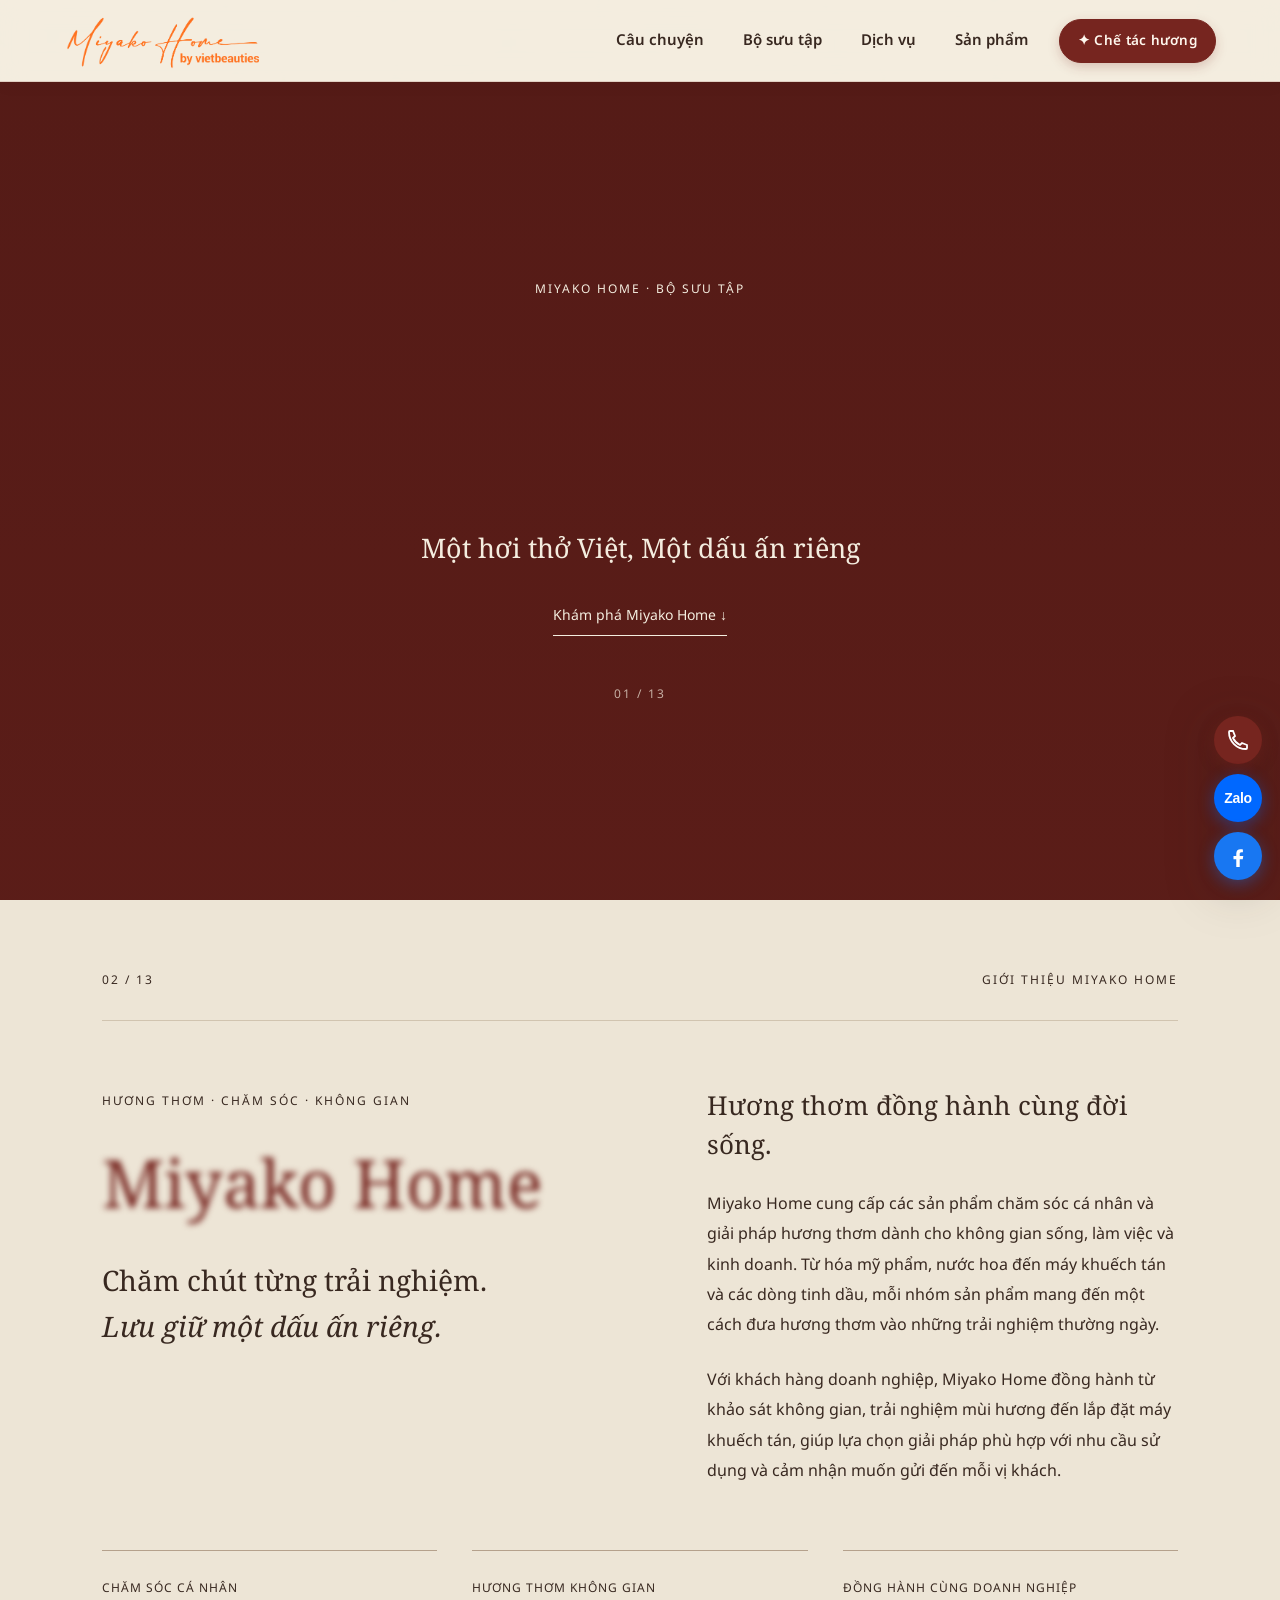
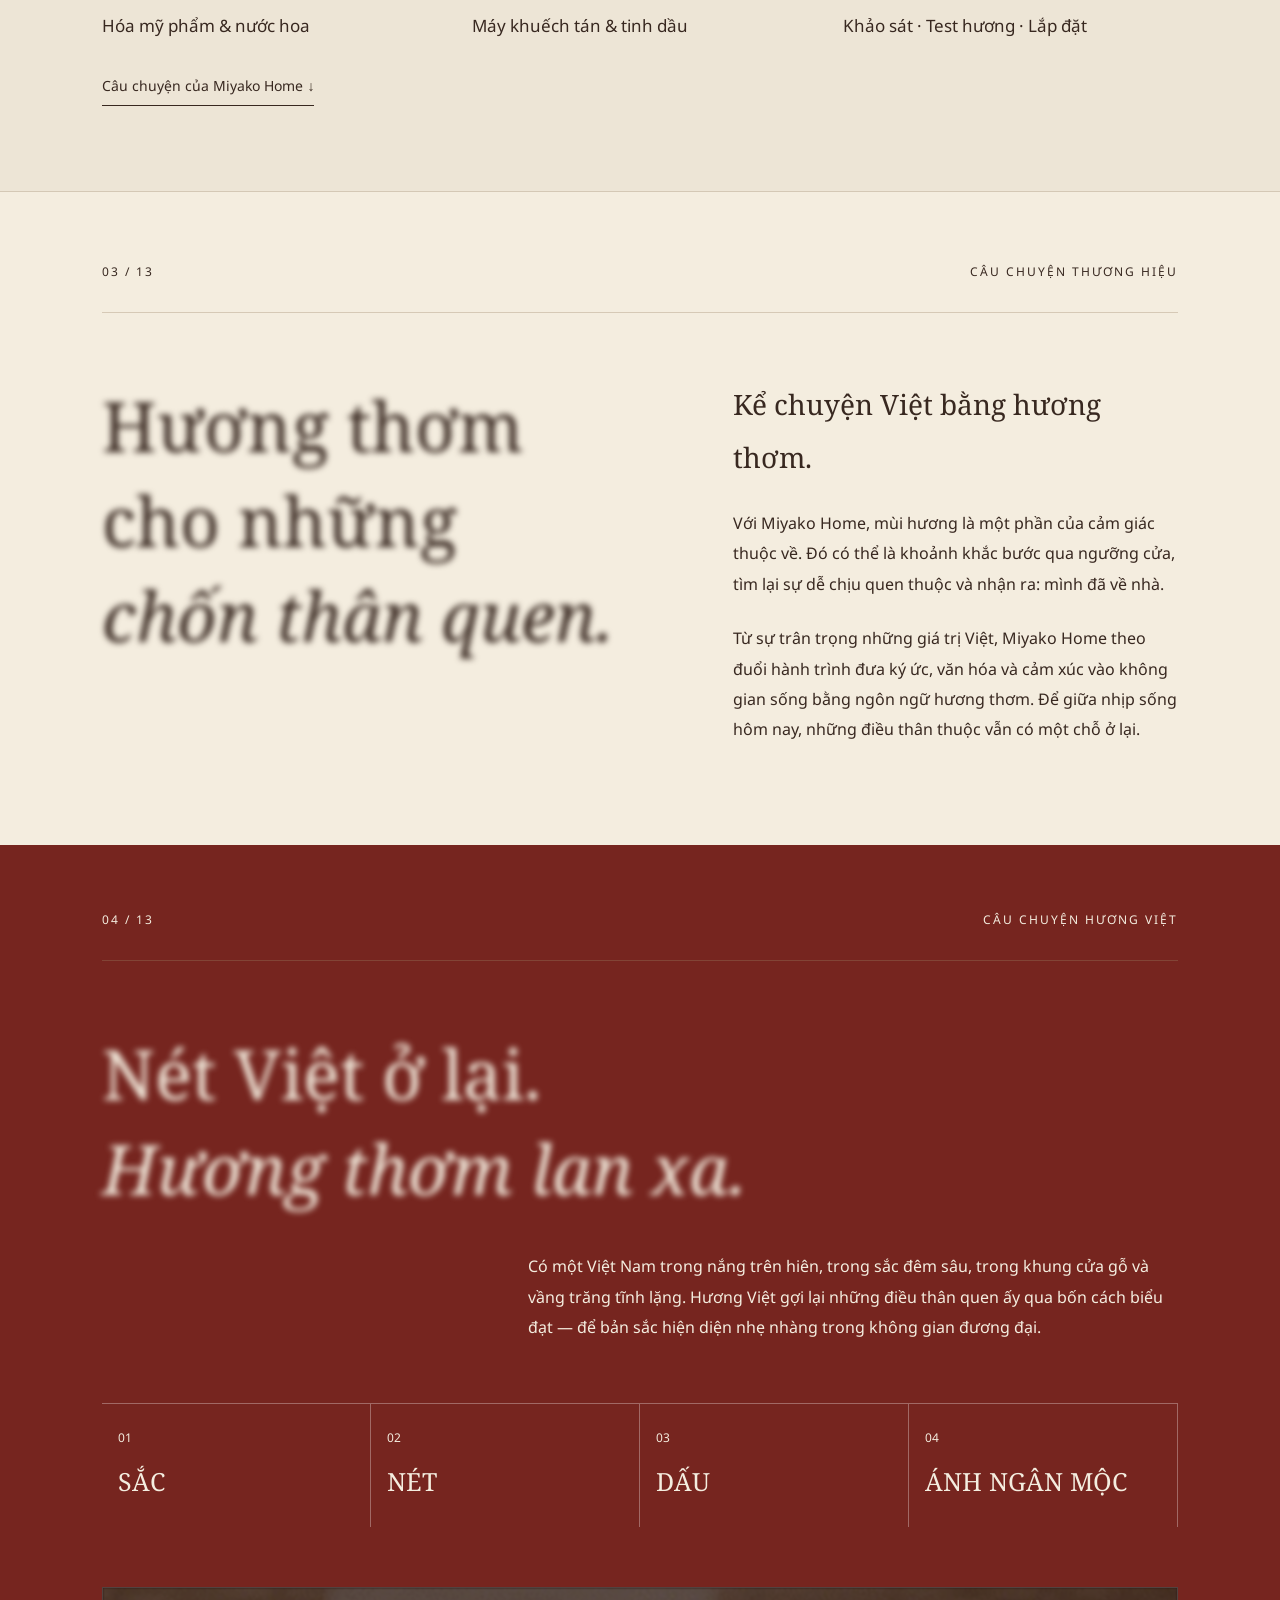
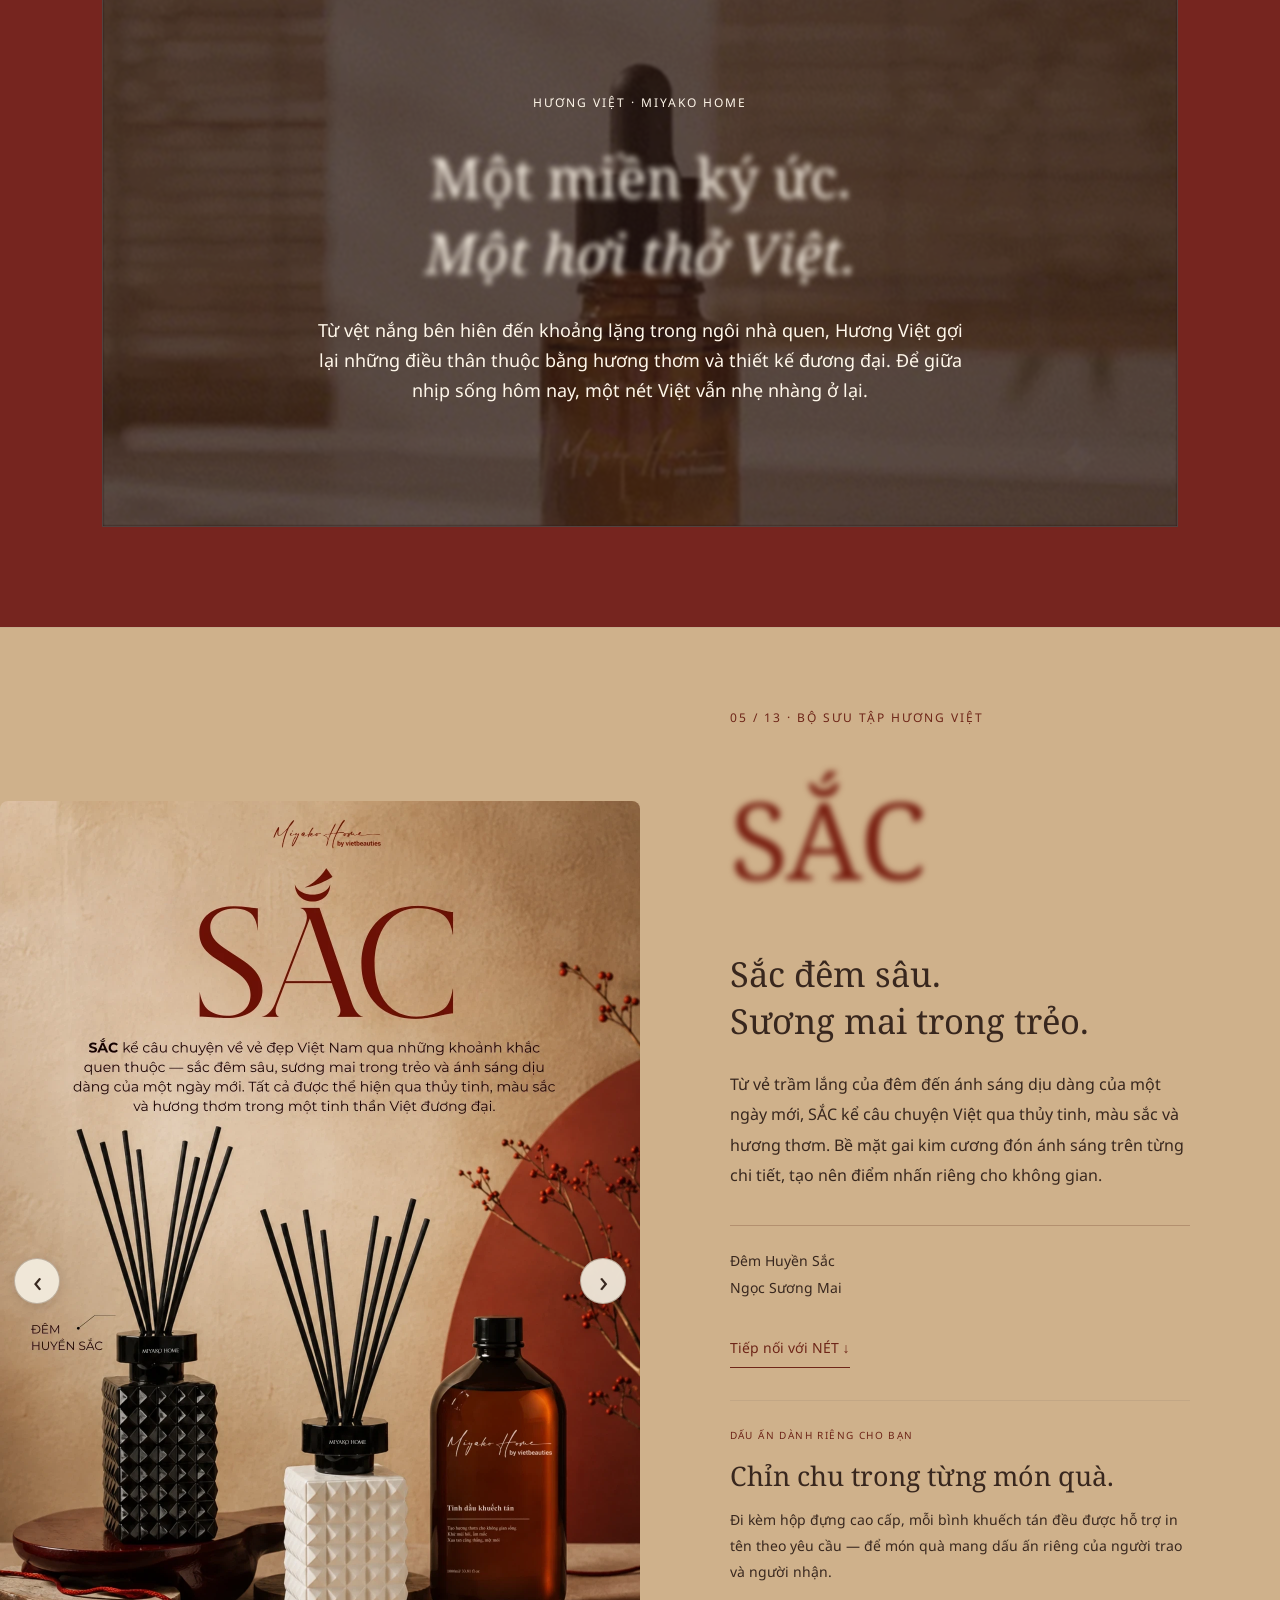
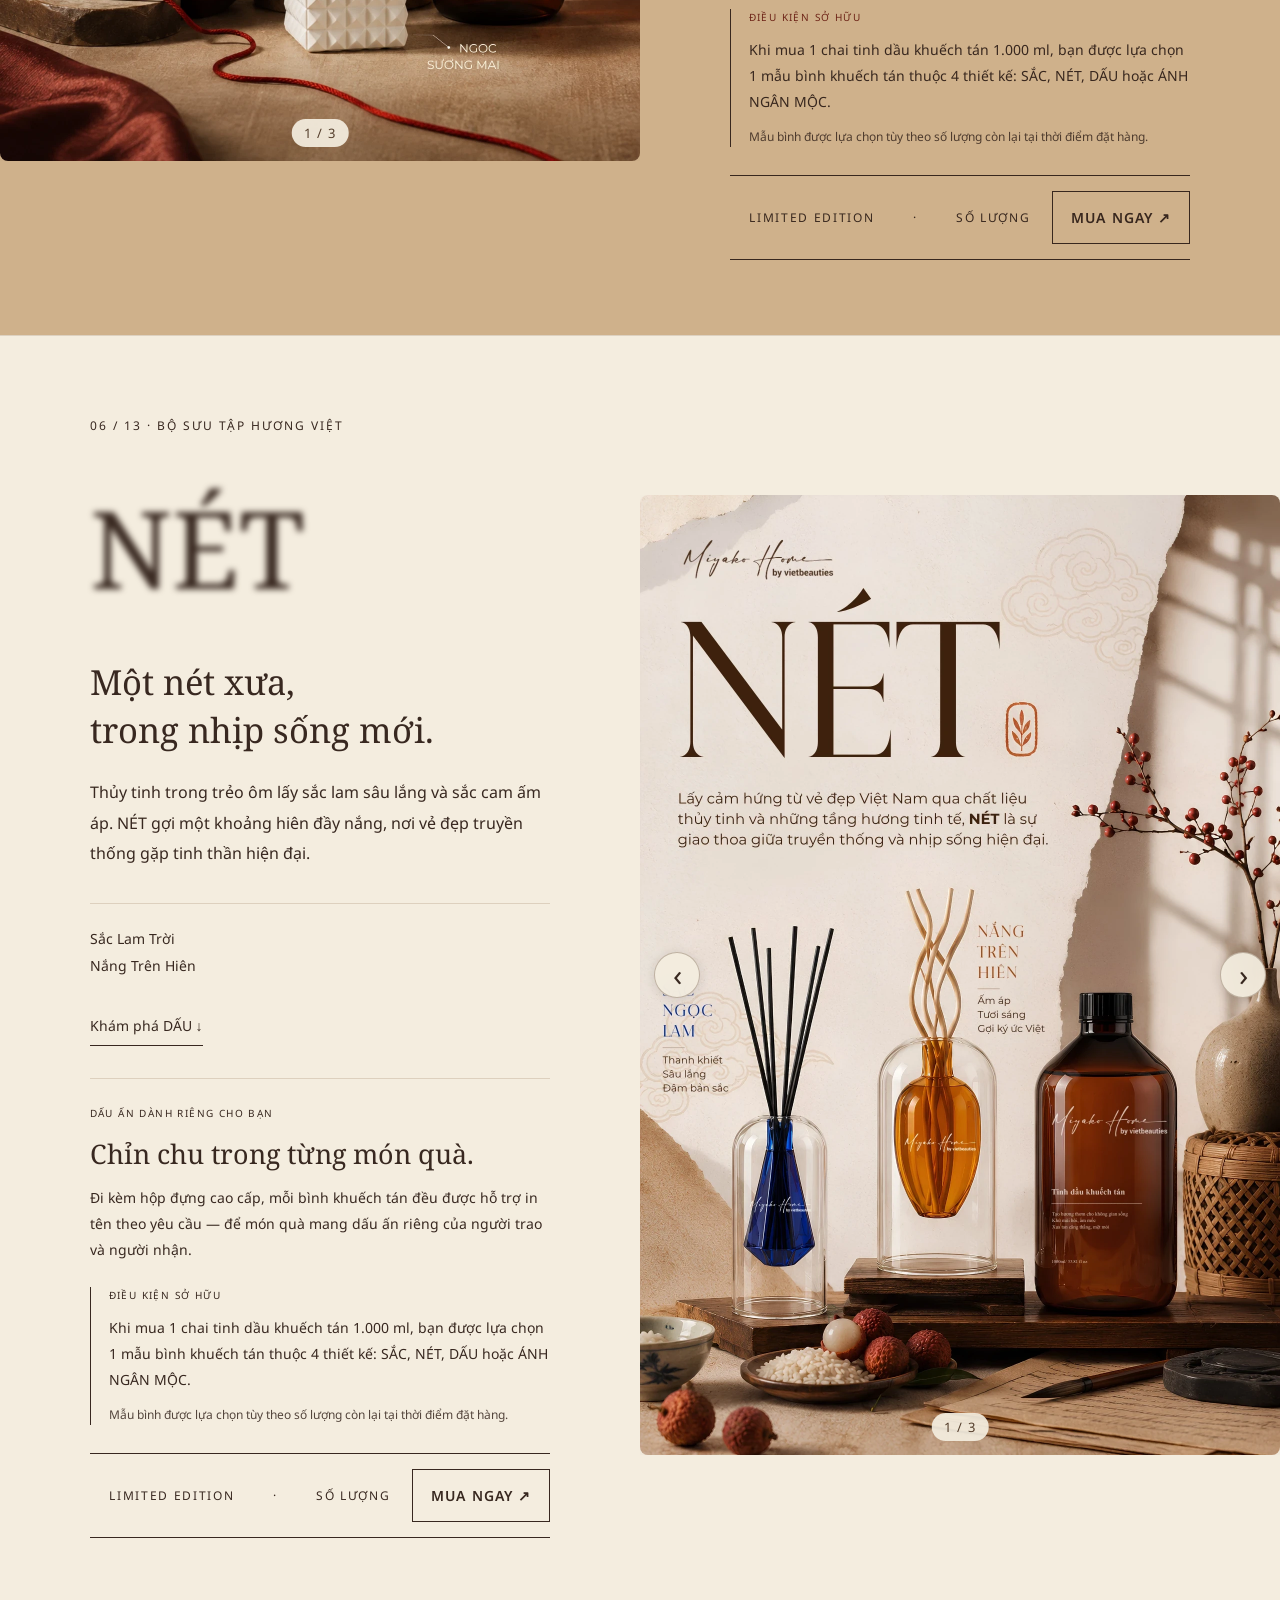
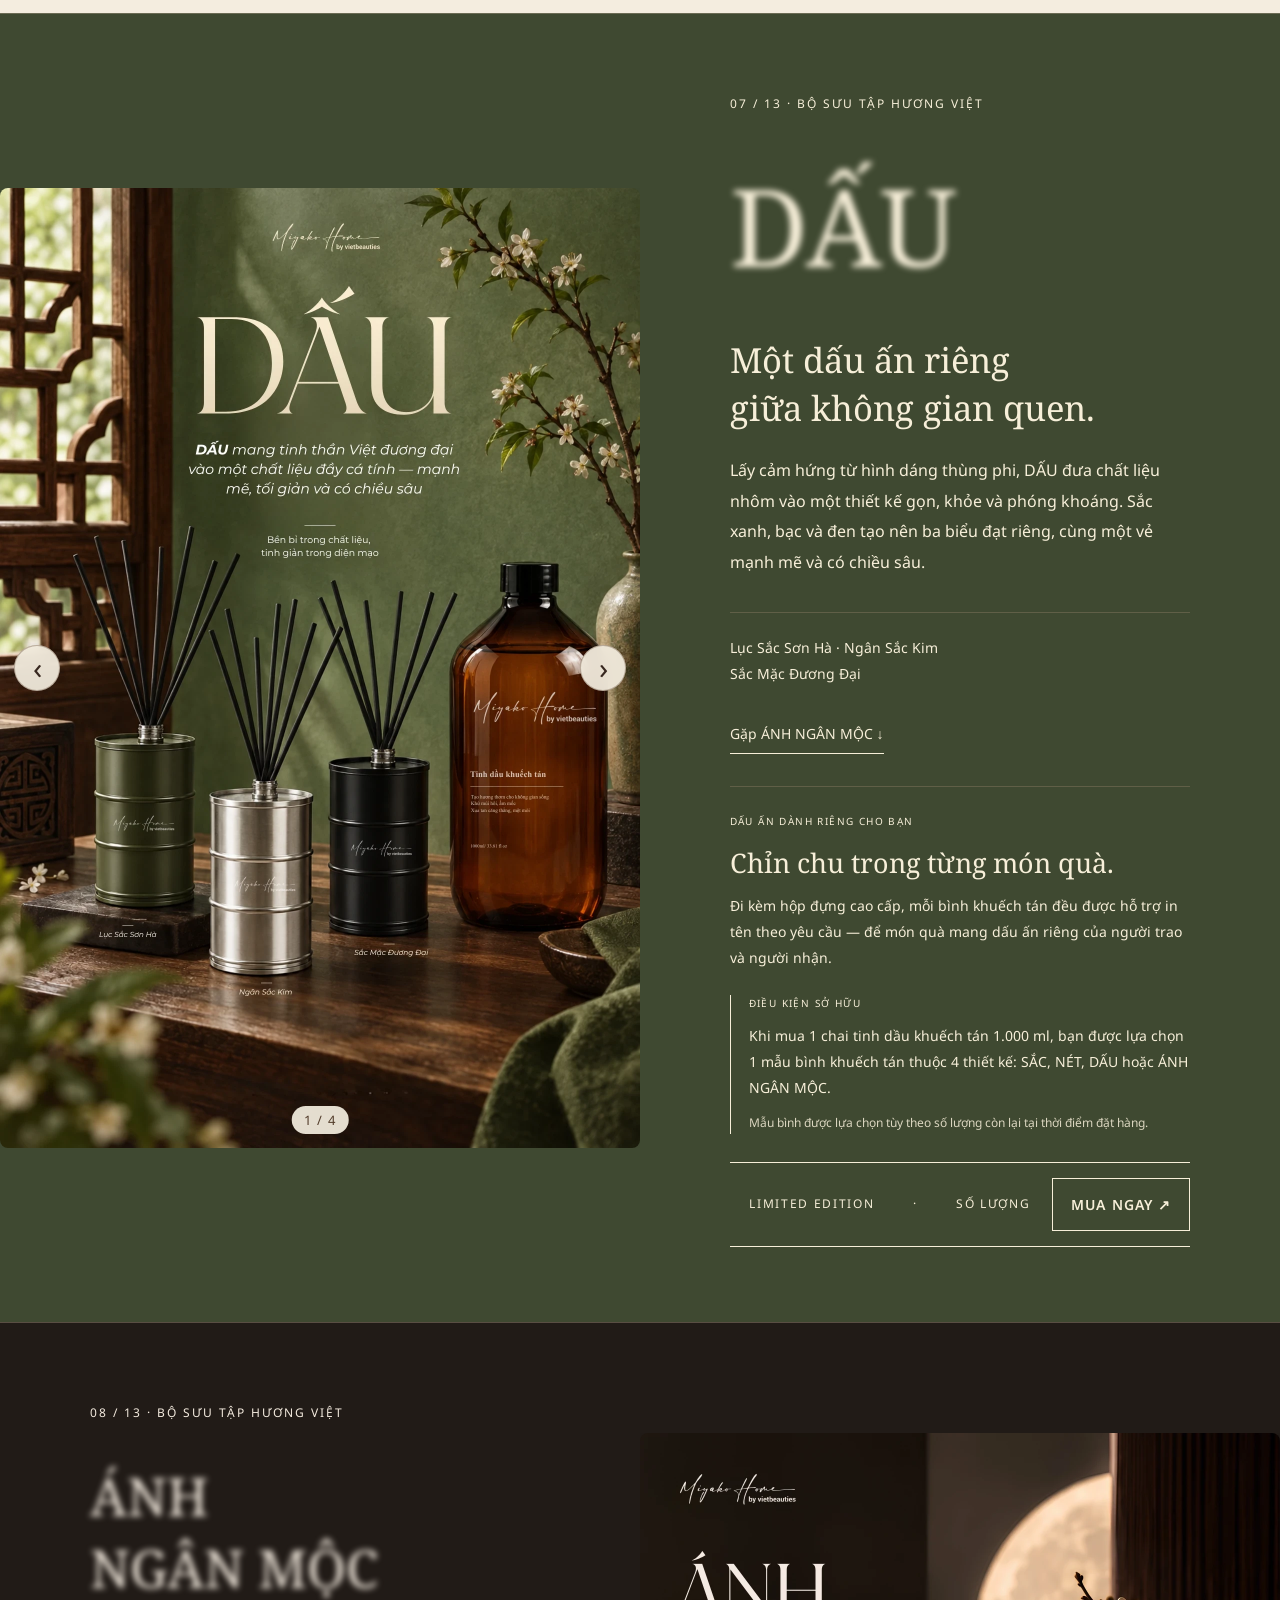
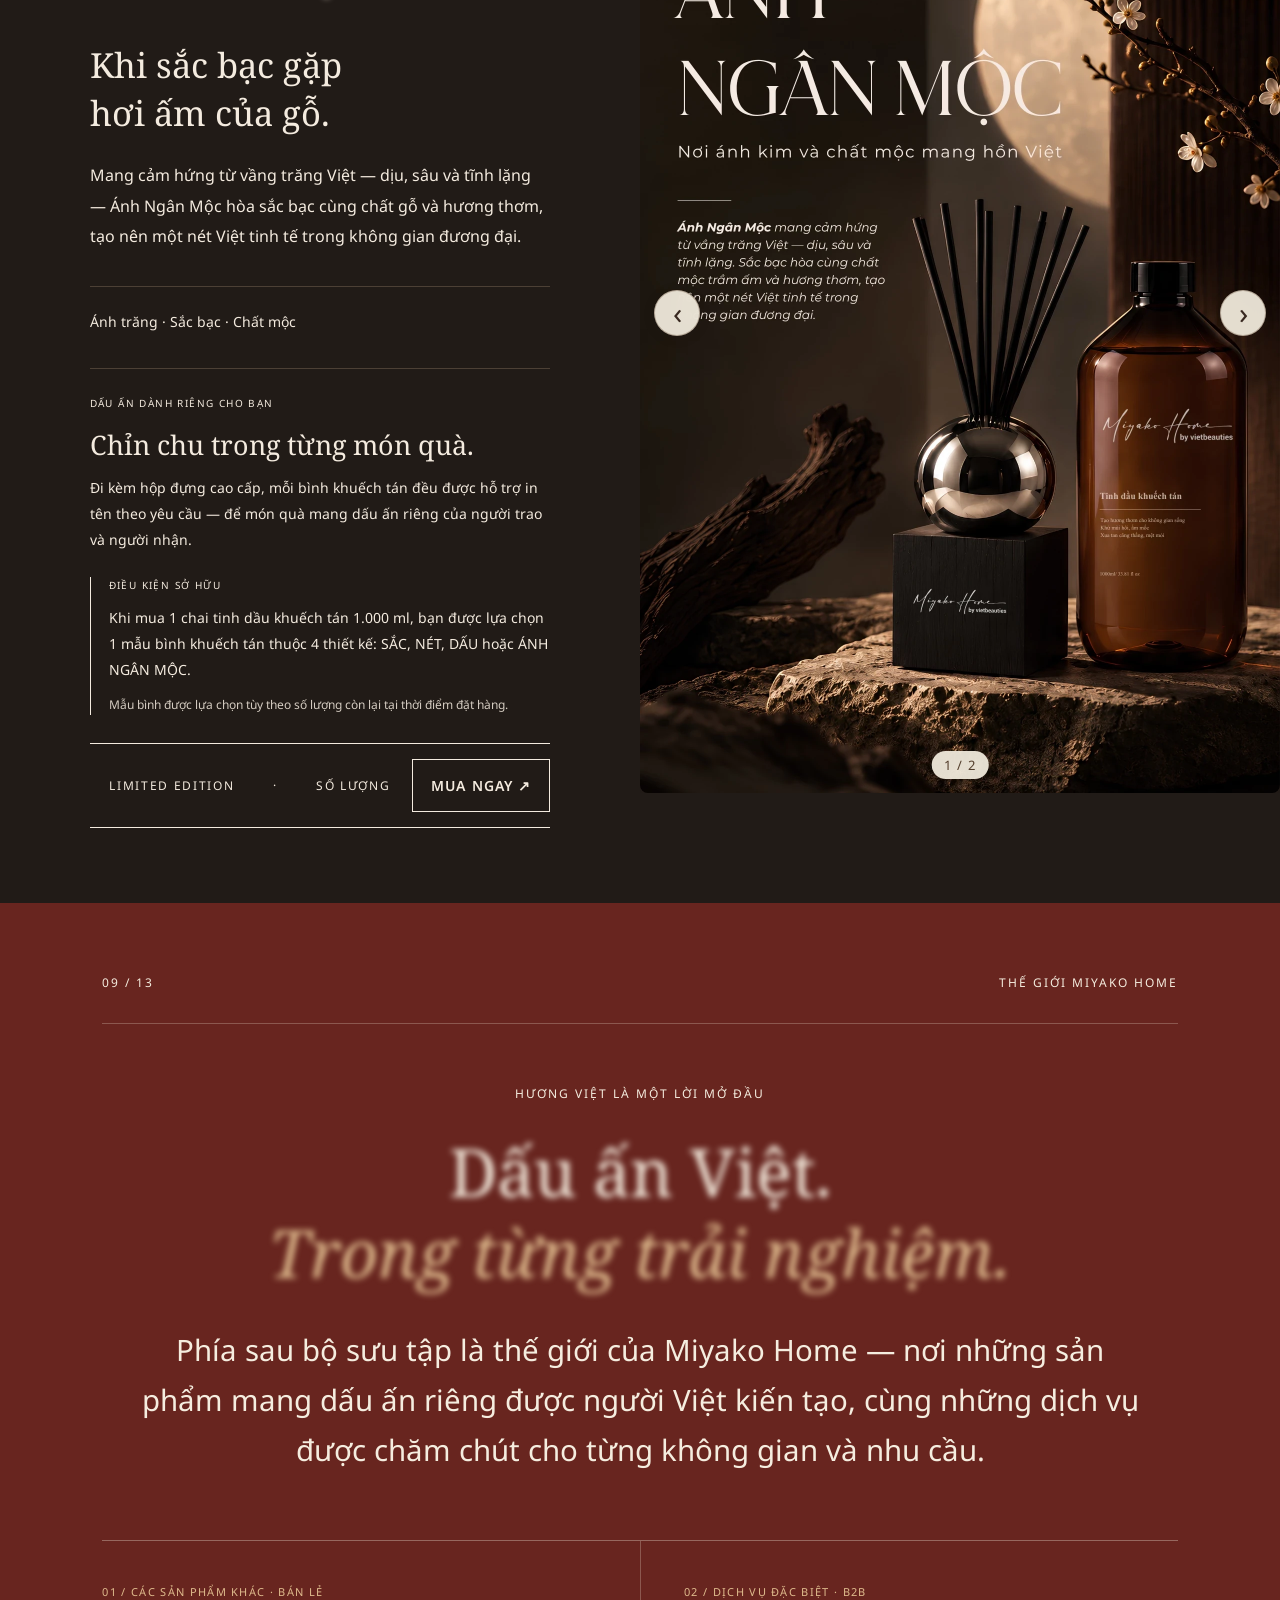
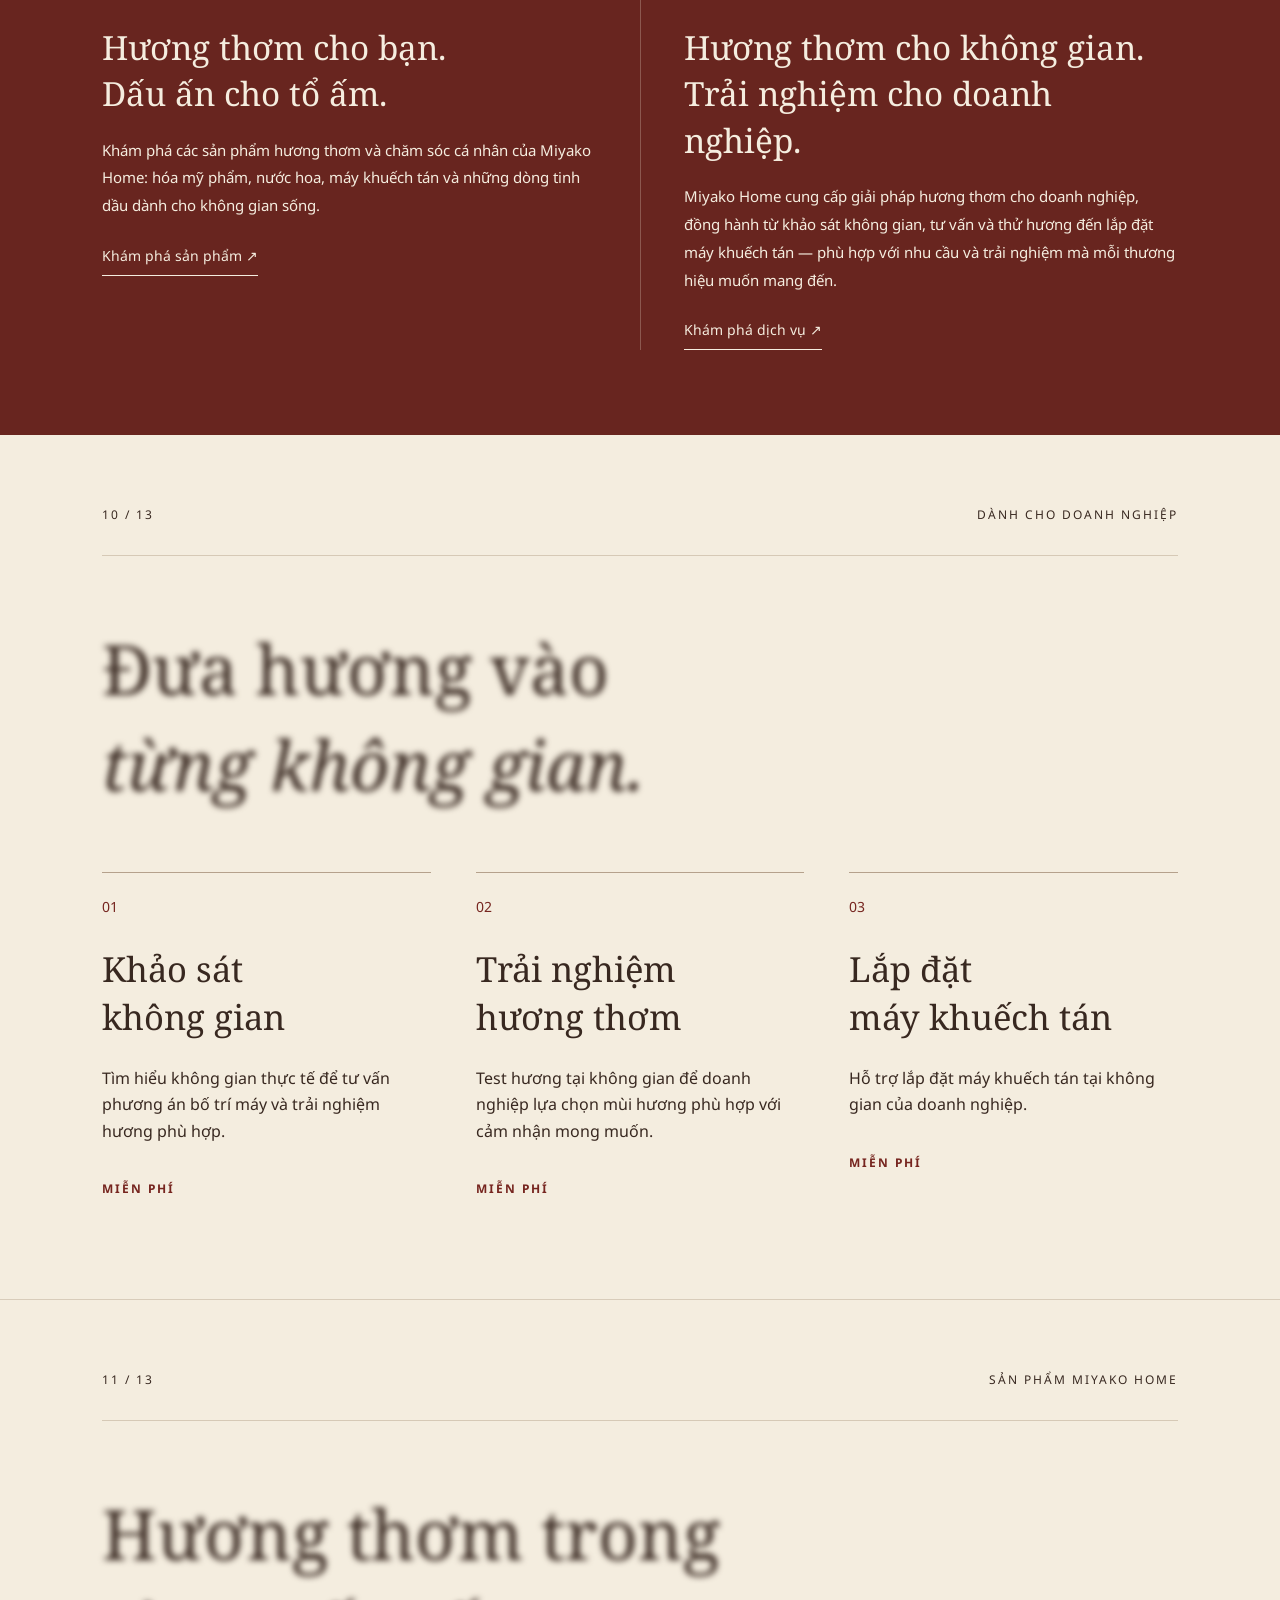
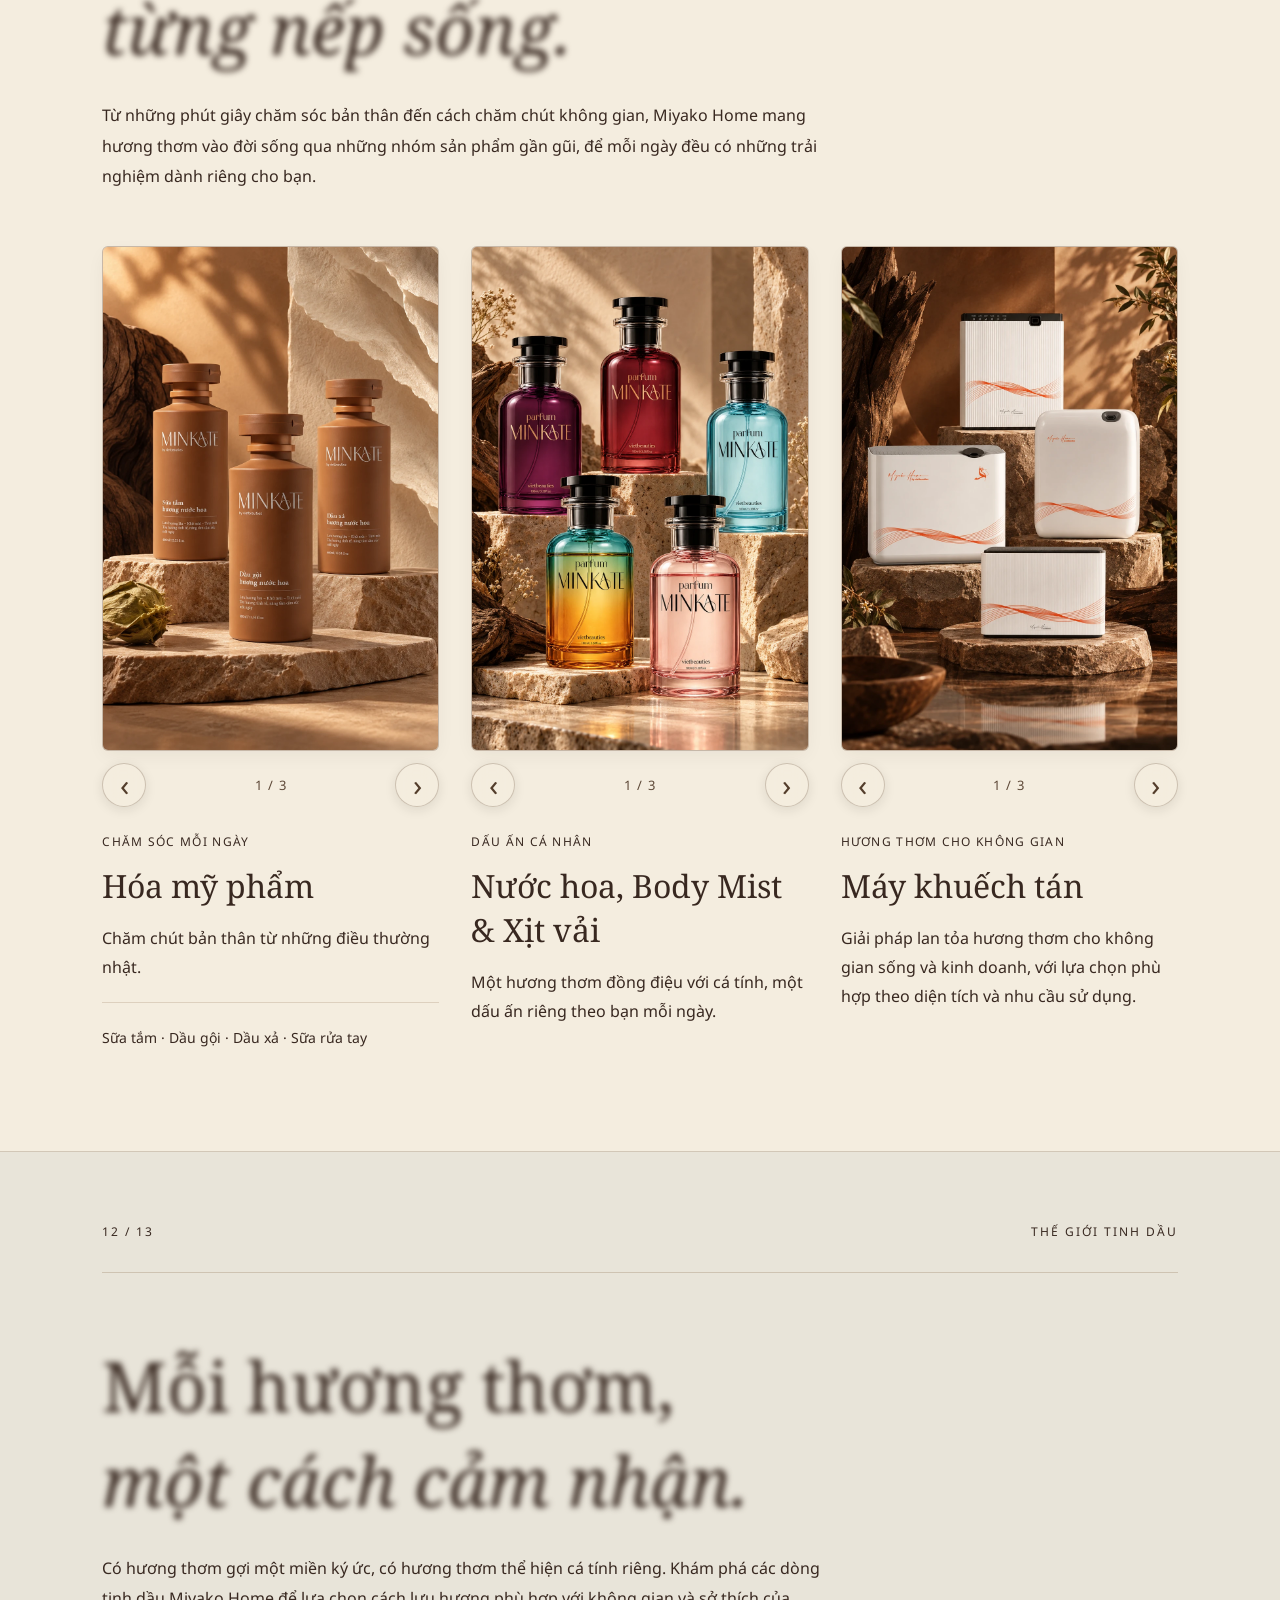
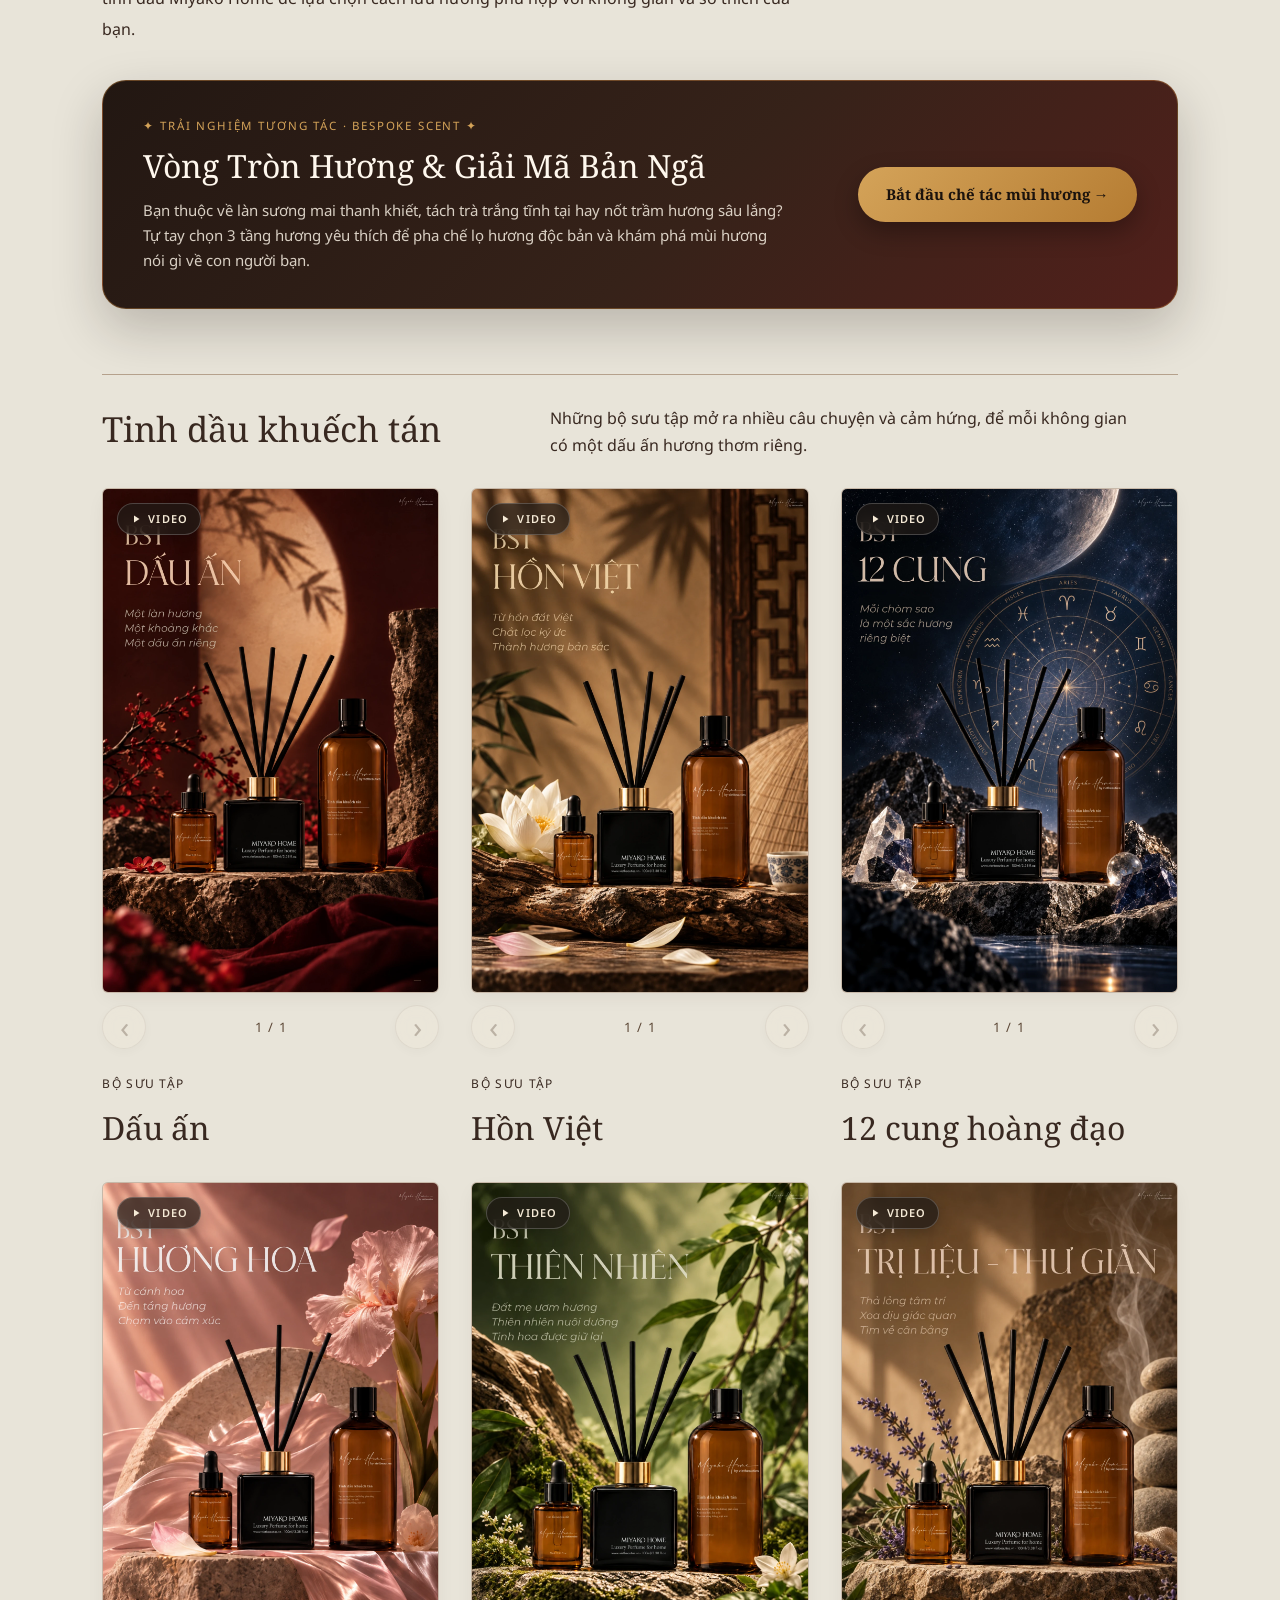
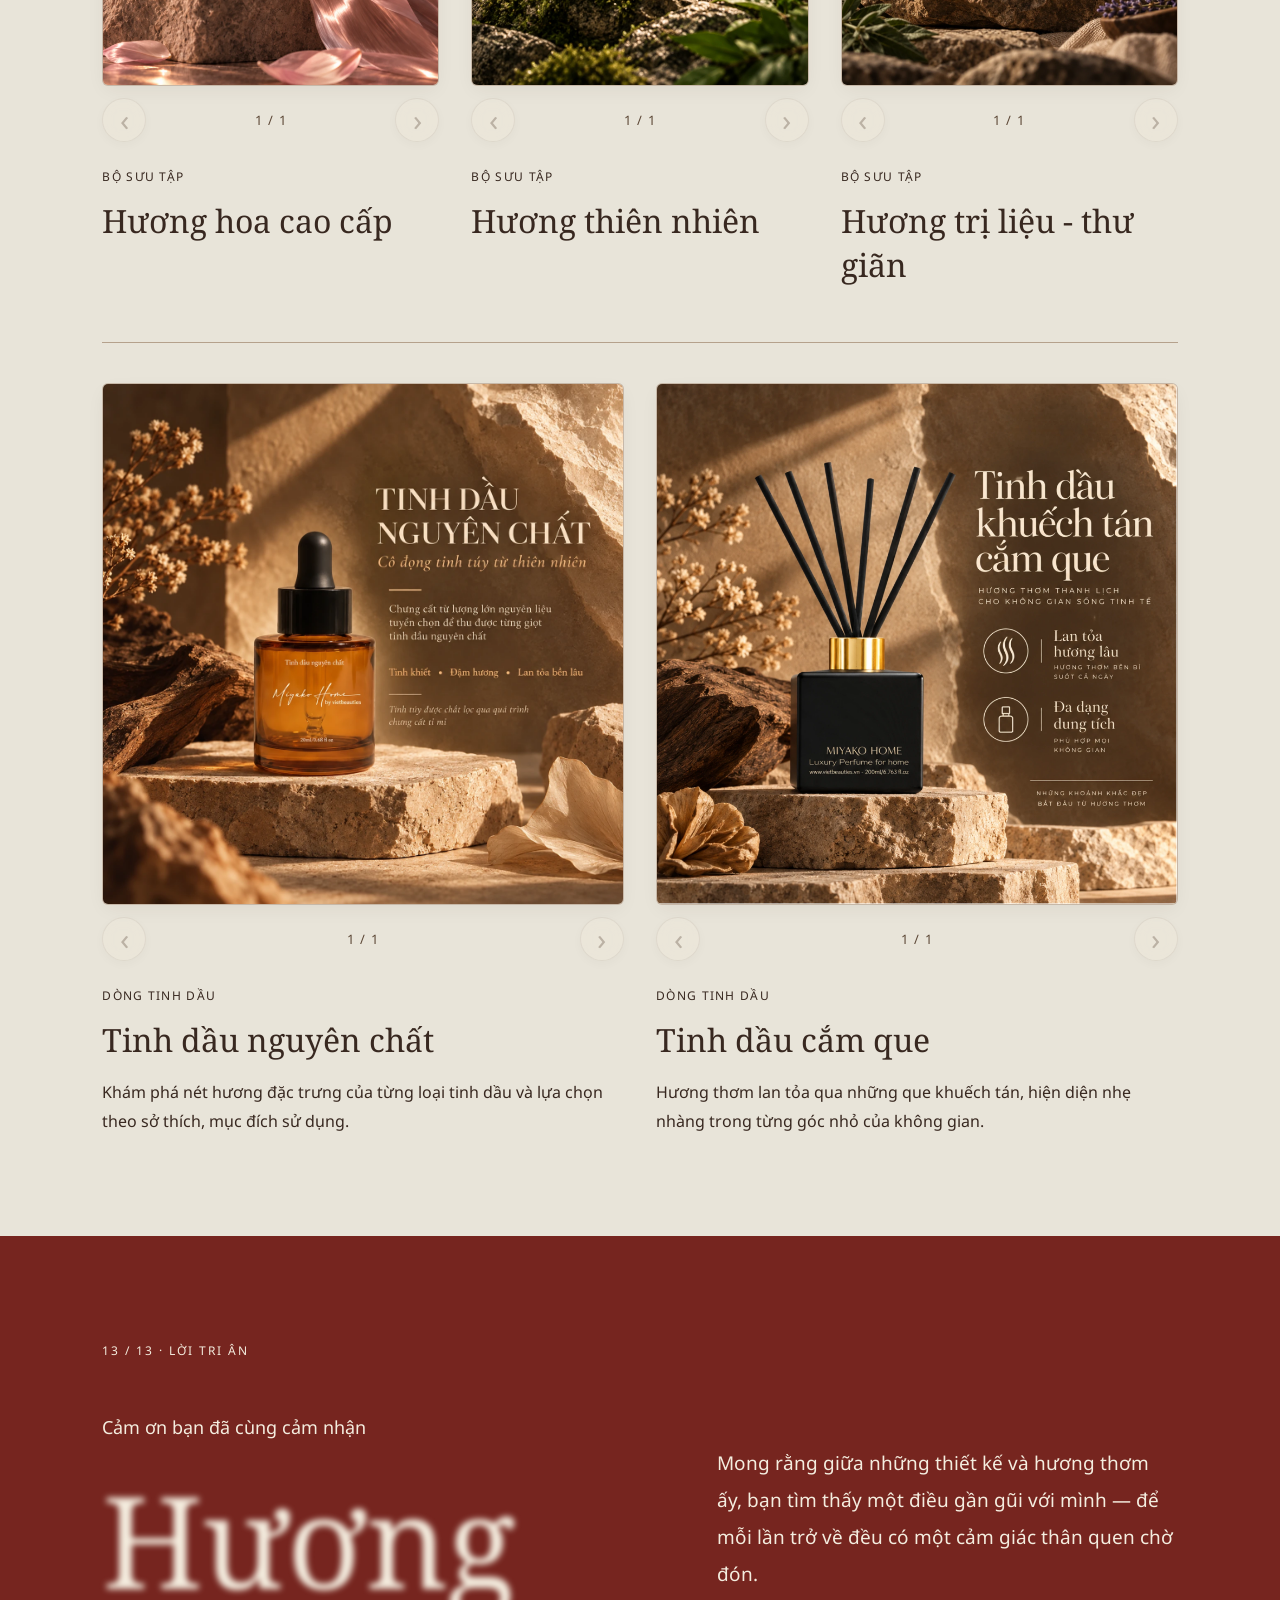
==== index.html @ 3bac7fe9 "first commit" ====
<!doctype html>
<html lang="vi" style="--header-height: 82px; --dock-height: 0px">
  <head>
    <meta charset="UTF-8" />
    <meta name="viewport" content="width=device-width,initial-scale=1" />
    <title>Miyako Home — Hương Việt</title>
    <meta
      name="description"
      content="Hương Việt — Bộ sưu tập của Miyako Home. Khám phá SẮC, NÉT, DẤU và ÁNH NGÂN MỘC."
    />
    <link
      rel="icon"
      href="data:image/svg+xml,%3Csvg xmlns='http://www.w3.org/2000/svg' viewBox='0 0 40 40'%3E%3Crect width='40' height='40' fill='%237a201d'/%3E%3Ctext x='7' y='29' font-size='28' fill='%23f5ead6' font-family='serif'%3EM%3C/text%3E%3C/svg%3E"
    />
    <link rel="preconnect" href="https://fonts.googleapis.com" />
    <link rel="preconnect" href="https://fonts.gstatic.com" crossorigin />
    <link
      href="https://fonts.googleapis.com/css2?family=Noto+Sans:ital,wght@0,300;0,400;0,500;0,600;0,700;1,400&family=Noto+Serif:ital,wght@0,400;0,600;0,700;1,400;1,600&display=swap"
      rel="stylesheet"
    />
    <link rel="stylesheet" href="style.css" />
  </head>
  <body class="" data-published="true">
    <header>
      <a class="brand" href="#home" aria-label="Miyako Home — về đầu trang"
        ><img
          id="brand-logo"
          src="assets/custom-01.webp"
          alt="Logo Miyako Home — Hương Việt"
          width="2172"
          height="724"
          decoding="async"
        /><span id="brand-wordmark" hidden=""
          >Miyako Home<small>HƯƠNG VIỆT</small></span
        ></a
      >
      <nav>
        <a href="#story">Câu chuyện</a><a href="#sac">Bộ sưu tập</a
        ><a href="#services">Dịch vụ</a><a href="#more1">Sản phẩm</a
        ><a href="bespoke-scent.html" class="nav-bespoke-cta"
          >✦ Chế tác hương</a
        >
      </nav>
      <button id="edit" hidden="">Chỉnh sửa</button>
    </header>
    <div id="editor" hidden="">
      <span
        >Bấm chữ để sửa; bấm ảnh hoặc khung trống để thêm ảnh. “Tải bản đã chỉnh
        sửa” để lưu file HTML.</span
      ><button id="logo-change" type="button">Tải / thay logo</button
      ><button id="logo-remove" type="button">Xóa logo ảnh</button
      ><button id="download">Tải bản đã chỉnh sửa</button
      ><label class="contact-setting"
        >Số gọi<input
          id="contact-phone-input"
          type="tel"
          placeholder="Nhập số điện thoại" /></label
      ><label class="contact-setting"
        >Số Zalo<input
          id="contact-zalo-input"
          type="tel"
          placeholder="Nhập số Zalo" /></label
      ><label class="contact-setting"
        >Link Facebook tư vấn<input
          id="contact-facebook-input"
          type="url"
          placeholder="https://www.facebook.com/ten-trang" /></label
      ><button id="done">Xong</button>
    </div>
    <input
      id="upload"
      type="file"
      accept="image/png,image/jpeg,image/webp"
      multiple=""
      hidden=""
    />
    <input id="gif-upload" type="file" accept="image/gif,.gif" hidden="" />
    <input
      id="video-upload"
      type="file"
      accept="video/mp4,video/webm,.mp4,.webm"
      hidden=""
    />
    <input
      id="logo-upload"
      type="file"
      accept="image/png,image/jpeg,image/webp,image/svg+xml,.svg"
      hidden=""
    />
    <main>
      <section id="home" class="hero dark">
        <div class="hero-copy has-video">
          <video
            id="hero-video"
            muted
            loop
            playsinline
            webkit-playsinline
            preload="metadata"
            aria-hidden="true"
            tabindex="-1"
            controlslist="nofullscreen noremoteplayback nodownload"
            disablepictureinpicture
            disableremoteplayback
            x-webkit-airplay="deny"
            src="assets/custom-02.mp4"
          ></video
          ><img
            id="hero-mobile-bg"
            src="assets/hero-mobile-bg.webp"
            alt="Miyako Home — Hương Việt"
            aria-hidden="true"
            draggable="false"
          />
          <div class="hero-video-shade" aria-hidden="true"></div>
          <span
            class="eyebrow"
            data-edit=""
            style="--motion-delay: 170ms"
            data-motion="from-left"
            >MIYAKO HOME · BỘ SƯU TẬP</span
          >
          <h1 class="hero-typewriter" data-edit="">HƯƠNG VIỆT</h1>
          <p
            class="hero-tagline"
            data-edit=""
            style="--motion-delay: 255ms"
            data-motion="rise"
          >
            Một hơi thở Việt, Một dấu ấn riêng
          </p>
          <a
            class="link"
            href="#about"
            style="--motion-delay: 255ms"
            data-motion="rise"
            >Khám phá Miyako Home <span>↓</span></a
          ><span class="number">01 / 13</span>
          <div class="hero-video-tools editor-only">
            <button id="video-change" class="editor-only" type="button">
              Tải / thay video nền</button
            ><button id="video-remove" class="editor-only" type="button">
              Xóa video</button
            ><span class="editor-only"
              >Video MP4 / WebM khoảng 5–8 giây, tối đa 30 MB.</span
            >
          </div>
        </div>
      </section>
      <section id="about" class="about-miyako cream">
        <div
          class="section-top"
          style="--motion-delay: 0ms"
          data-motion="from-left"
        >
          <span>02 / 13</span><span data-edit="">GIỚI THIỆU MIYAKO HOME</span>
        </div>
        <div class="about-layout">
          <div>
            <span
              class="eyebrow"
              data-edit=""
              style="--motion-delay: 0ms"
              data-motion="from-left"
              >HƯƠNG THƠM · CHĂM SÓC · KHÔNG GIAN</span
            >
            <h2
              data-edit=""
              class=""
              style="--motion-delay: 85ms"
              data-motion="soft-focus"
            >
              Miyako Home
            </h2>
            <p
              class="about-subline"
              data-edit=""
              style="--motion-delay: 170ms"
              data-motion="rise"
            >
              Chăm chút từng trải nghiệm.<br /><em
                >Lưu giữ một dấu ấn riêng.</em
              >
            </p>
          </div>
          <div class="about-copy">
            <p
              class="lead"
              data-edit=""
              style="--motion-delay: 0ms"
              data-motion="rise"
            >
              Hương thơm đồng hành cùng đời sống.
            </p>
            <p
              data-edit=""
              class=""
              style="--motion-delay: 85ms"
              data-motion="rise"
            >
              Miyako Home cung cấp các sản phẩm chăm sóc cá nhân và giải pháp
              hương thơm dành cho không gian sống, làm việc và kinh doanh. Từ
              hóa mỹ phẩm, nước hoa đến máy khuếch tán và các dòng tinh dầu, mỗi
              nhóm sản phẩm mang đến một cách đưa hương thơm vào những trải
              nghiệm thường ngày.
            </p>
            <p
              data-edit=""
              class=""
              style="--motion-delay: 170ms"
              data-motion="rise"
            >
              Với khách hàng doanh nghiệp, Miyako Home đồng hành từ khảo sát
              không gian, trải nghiệm mùi hương đến lắp đặt máy khuếch tán, giúp
              lựa chọn giải pháp phù hợp với nhu cầu sử dụng và cảm nhận muốn
              gửi đến mỗi vị khách.
            </p>
          </div>
        </div>
        <div class="about-pillars">
          <div>
            <span
              class="eyebrow"
              data-edit=""
              style="--motion-delay: 0ms"
              data-motion="from-left"
              >CHĂM SÓC CÁ NHÂN</span
            >
            <p
              data-edit=""
              class=""
              style="--motion-delay: 85ms"
              data-motion="rise"
            >
              Hóa mỹ phẩm &amp; nước hoa
            </p>
          </div>
          <div>
            <span
              class="eyebrow"
              data-edit=""
              style="--motion-delay: 0ms"
              data-motion="from-left"
              >HƯƠNG THƠM KHÔNG GIAN</span
            >
            <p
              data-edit=""
              class=""
              style="--motion-delay: 85ms"
              data-motion="rise"
            >
              Máy khuếch tán &amp; tinh dầu
            </p>
          </div>
          <div>
            <span
              class="eyebrow"
              data-edit=""
              style="--motion-delay: 0ms"
              data-motion="from-left"
              >ĐỒNG HÀNH CÙNG DOANH NGHIỆP</span
            >
            <p
              data-edit=""
              class=""
              style="--motion-delay: 85ms"
              data-motion="rise"
            >
              Khảo sát · Test hương · Lắp đặt
            </p>
          </div>
        </div>
        <a
          class="link"
          href="#brand"
          style="--motion-delay: 255ms"
          data-motion="rise"
          >Câu chuyện của Miyako Home ↓</a
        >
      </section>
      <section id="brand" class="intro cream">
        <div
          class="section-top"
          style="--motion-delay: 0ms"
          data-motion="from-left"
        >
          <span>03 / 13</span><span data-edit="">CÂU CHUYỆN THƯƠNG HIỆU</span>
        </div>
        <div class="intro-grid">
          <h2
            data-edit=""
            class=""
            style="--motion-delay: 0ms"
            data-motion="soft-focus"
          >
            Hương thơm<br />cho những<br /><em>chốn thân quen.</em>
          </h2>
          <div>
            <p
              class="lead"
              data-edit=""
              style="--motion-delay: 0ms"
              data-motion="rise"
            >
              Kể chuyện Việt bằng hương thơm.
            </p>
            <p
              data-edit=""
              class=""
              style="--motion-delay: 85ms"
              data-motion="rise"
            >
              Với Miyako Home, mùi hương là một phần của cảm giác thuộc về. Đó
              có thể là khoảnh khắc bước qua ngưỡng cửa, tìm lại sự dễ chịu quen
              thuộc và nhận ra: mình đã về nhà.
            </p>
            <p
              data-edit=""
              class=""
              style="--motion-delay: 170ms"
              data-motion="rise"
            >
              Từ sự trân trọng những giá trị Việt, Miyako Home theo đuổi hành
              trình đưa ký ức, văn hóa và cảm xúc vào không gian sống bằng ngôn
              ngữ hương thơm. Để giữa nhịp sống hôm nay, những điều thân thuộc
              vẫn có một chỗ ở lại.
            </p>
          </div>
        </div>
      </section>
      <section id="story" class="story dark">
        <div
          class="section-top"
          style="--motion-delay: 0ms"
          data-motion="from-left"
        >
          <span>04 / 13</span><span data-edit="">CÂU CHUYỆN HƯƠNG VIỆT</span>
        </div>
        <h2
          data-edit=""
          class=""
          style="--motion-delay: 85ms"
          data-motion="soft-focus"
        >
          Nét Việt ở lại.<br /><em>Hương thơm lan xa.</em>
        </h2>
        <p
          class="story-text"
          data-edit=""
          style="--motion-delay: 170ms"
          data-motion="rise"
        >
          Có một Việt Nam trong nắng trên hiên, trong sắc đêm sâu, trong khung
          cửa gỗ và vầng trăng tĩnh lặng. Hương Việt gợi lại những điều thân
          quen ấy qua bốn cách biểu đạt — để bản sắc hiện diện nhẹ nhàng trong
          không gian đương đại.
        </p>
        <div class="collection-links">
          <a href="#sac" class="" style="--motion-delay: 0ms" data-motion="rise"
            ><span>01</span>SẮC</a
          ><a
            href="#net"
            class=""
            style="--motion-delay: 85ms"
            data-motion="rise"
            ><span>02</span>NÉT</a
          ><a
            href="#dau"
            class=""
            style="--motion-delay: 170ms"
            data-motion="rise"
            ><span>03</span>DẤU</a
          ><a
            href="#anh"
            class=""
            style="--motion-delay: 255ms"
            data-motion="rise"
            ><span>04</span>ÁNH NGÂN MỘC</a
          >
        </div>
        <div id="huong-viet-film" class="gif-panel">
          <img
            class="gif-background"
            alt="Phim ngắn Hương Việt — Một miền ký ức, Một hơi thở Việt"
            aria-hidden="true"
            src="assets/custom-03.webp"
            width="480"
            height="270"
            decoding="async"
          />
          <div class="gif-shade" aria-hidden="true"></div>
          <div class="gif-copy">
            <span
              class="eyebrow"
              data-edit=""
              style="--motion-delay: 0ms"
              data-motion="from-left"
              >HƯƠNG VIỆT · MIYAKO HOME</span
            >
            <h2
              data-edit=""
              class=""
              style="--motion-delay: 85ms"
              data-motion="soft-focus"
            >
              Một miền ký ức.<br /><em>Một hơi thở Việt.</em>
            </h2>
            <p
              data-edit=""
              class=""
              style="--motion-delay: 170ms"
              data-motion="rise"
            >
              Từ vệt nắng bên hiên đến khoảng lặng trong ngôi nhà quen, Hương
              Việt gợi lại những điều thân thuộc bằng hương thơm và thiết kế
              đương đại. Để giữa nhịp sống hôm nay, một nét Việt vẫn nhẹ nhàng ở
              lại.
            </p>
          </div>
          <div class="gif-tools">
            <button id="gif-change" class="editor-only" type="button">
              Tải / thay GIF nền</button
            ><button id="gif-remove" class="editor-only" type="button">
              Xóa GIF</button
            ><span class="editor-only gif-help"
              >Chọn GIF tối đa 25 MB. Chữ phía trước có thể chỉnh sửa trực
              tiếp.</span
            >
          </div>
        </div>
      </section>
      <section id="sac" class="product cream">
        <figure class="product-showcase catalog-card">
          <div
            class="category-gallery"
            role="region"
            aria-roledescription="bộ ảnh"
            aria-label="SẮC"
            tabindex="0"
          >
            <figure class="image-slot">
              <div class="slot-label">
                <span>＋</span>
                <p>Thêm ảnh thiết kế</p>
              </div>
              <img
                loading="lazy"
                src="assets/custom-04.webp"
                alt="Bộ sưu tập SẮC — Bình khuếch tán gốm và thủy tinh vân kim cương"
                width="1280"
                height="1920"
                decoding="async"
              /><button class="remove-image editor-only" aria-label="Xóa ảnh">
                ×
              </button>
            </figure>
            <figure class="image-slot" hidden="">
              <img
                src="assets/custom-05.webp"
                alt="Bình khuếch tán Đêm Huyền Sắc — Bộ sưu tập SẮC"
                width="1086"
                height="1448"
                decoding="async"
              /><button class="remove-image editor-only" aria-label="Xóa ảnh">
                ×
              </button>
            </figure>
            <figure class="image-slot" hidden="">
              <img
                src="assets/custom-06.webp"
                alt="Bình khuếch tán Ngọc Sương Mai — Bộ sưu tập SẮC"
                width="1086"
                height="1448"
                decoding="async"
              /><button class="remove-image editor-only" aria-label="Xóa ảnh">
                ×
              </button>
            </figure>
            <div class="gallery-controls">
              <button type="button" aria-label="Ảnh trước">‹</button
              ><span class="gallery-counter" aria-live="polite">1 / 3</span
              ><button type="button" aria-label="Ảnh tiếp theo">›</button>
            </div>
          </div>
          <button class="add-category editor-only">+ Thêm ảnh cận cảnh</button>
        </figure>
        <div class="product-copy">
          <span
            class="eyebrow"
            style="--motion-delay: 0ms"
            data-motion="from-left"
            >05 / 13 · BỘ SƯU TẬP HƯƠNG VIỆT</span
          >
          <h2
            data-edit=""
            class=""
            style="--motion-delay: 85ms"
            data-motion="soft-focus"
          >
            SẮC
          </h2>
          <h3
            data-edit=""
            class=""
            style="--motion-delay: 170ms"
            data-motion="rise"
          >
            Sắc đêm sâu.<br />Sương mai trong trẻo.
          </h3>
          <p
            data-edit=""
            class=""
            style="--motion-delay: 255ms"
            data-motion="rise"
          >
            Từ vẻ trầm lắng của đêm đến ánh sáng dịu dàng của một ngày mới, SẮC
            kể câu chuyện Việt qua thủy tinh, màu sắc và hương thơm. Bề mặt gai
            kim cương đón ánh sáng trên từng chi tiết, tạo nên điểm nhấn riêng
            cho không gian.
          </p>
          <div
            class="details"
            data-edit=""
            style="--motion-delay: 255ms"
            data-motion="rise"
          >
            Đêm Huyền Sắc<br />Ngọc Sương Mai
          </div>
          <a
            class="link"
            href="#net"
            style="--motion-delay: 255ms"
            data-motion="rise"
            >Tiếp nối với NÉT ↓</a
          >
          <div class="collection-privileges">
            <span
              class="eyebrow"
              data-edit=""
              style="--motion-delay: 0ms"
              data-motion="from-left"
              >DẤU ẤN DÀNH RIÊNG CHO BẠN</span
            >
            <h3
              data-edit=""
              class=""
              style="--motion-delay: 85ms"
              data-motion="rise"
            >
              Chỉn chu trong từng món quà.
            </h3>
            <p
              data-edit=""
              class=""
              style="--motion-delay: 170ms"
              data-motion="rise"
            >
              Đi kèm hộp đựng cao cấp, mỗi bình khuếch tán đều được hỗ trợ in
              tên theo yêu cầu — để món quà mang dấu ấn riêng của người trao và
              người nhận.
            </p>
            <div class="collection-offer">
              <span
                class="eyebrow"
                data-edit=""
                style="--motion-delay: 0ms"
                data-motion="from-left"
                >ĐIỀU KIỆN SỞ HỮU</span
              >
              <p
                data-edit=""
                class=""
                style="--motion-delay: 85ms"
                data-motion="rise"
              >
                Khi mua 1 chai tinh dầu khuếch tán 1.000 ml, bạn được lựa chọn 1
                mẫu bình khuếch tán thuộc 4 thiết kế: SẮC, NÉT, DẤU hoặc ÁNH
                NGÂN MỘC.
              </p>
              <small data-edit=""
                >Mẫu bình được lựa chọn tùy theo số lượng còn lại tại thời điểm
                đặt hàng.</small
              >
            </div>
          </div>
          <div class="edition-cta">
            <div
              class="edition-marquee"
              aria-label="Limited Edition · Số lượng có hạn"
            >
              <div class="edition-track" aria-hidden="true">
                <div class="edition-group">
                  <span>LIMITED EDITION</span><span>·</span
                  ><span>SỐ LƯỢNG CÓ HẠN</span><span>·</span>
                </div>
                <div class="edition-group">
                  <span>LIMITED EDITION</span><span>·</span
                  ><span>SỐ LƯỢNG CÓ HẠN</span><span>·</span>
                </div>
              </div>
            </div>
            <a
              class="buy-now"
              role="link"
              tabindex="0"
              target="_blank"
              rel="noopener noreferrer"
              href="https://www.facebook.com/MiyakoHomee?locale=vi_VN"
              >MUA NGAY ↗</a
            >
          </div>
          <label class="facebook-setting editor-only"
            >Link Facebook nhận đặt hàng<input
              class="facebook-url"
              type="url"
              placeholder="https://www.facebook.com/ten-trang"
          /></label>
        </div>
      </section>
      <section id="net" class="product reverse cream">
        <figure class="product-showcase catalog-card">
          <div
            class="category-gallery"
            role="region"
            aria-roledescription="bộ ảnh"
            aria-label="NÉT"
            tabindex="0"
          >
            <figure class="image-slot">
              <div class="slot-label">
                <span>＋</span>
                <p>Thêm ảnh thiết kế</p>
              </div>
              <img
                loading="lazy"
                src="assets/custom-07.webp"
                alt="Bộ sưu tập NÉT — Sắc Lam Trời và Nắng Trên Hiên"
                width="1280"
                height="1920"
                decoding="async"
              /><button class="remove-image editor-only" aria-label="Xóa ảnh">
                ×
              </button>
            </figure>
            <figure class="image-slot" hidden="">
              <img
                src="assets/custom-08.webp"
                alt="Bình khuếch tán NÉT — Sắc Lam Trời trong không gian đương đại"
                width="1024"
                height="1536"
                decoding="async"
              /><button class="remove-image editor-only" aria-label="Xóa ảnh">
                ×
              </button>
            </figure>
            <figure class="image-slot" hidden="">
              <img
                src="assets/custom-09.webp"
                alt="Bình khuếch tán NÉT — Nắng Trên Hiên ấm áp"
                width="1280"
                height="1920"
                decoding="async"
              /><button class="remove-image editor-only" aria-label="Xóa ảnh">
                ×
              </button>
            </figure>
            <div class="gallery-controls">
              <button type="button" aria-label="Ảnh trước">‹</button
              ><span class="gallery-counter" aria-live="polite">1 / 3</span
              ><button type="button" aria-label="Ảnh tiếp theo">›</button>
            </div>
          </div>
          <button class="add-category editor-only">+ Thêm ảnh cận cảnh</button>
        </figure>
        <div class="product-copy">
          <span
            class="eyebrow"
            style="--motion-delay: 0ms"
            data-motion="from-left"
            >06 / 13 · BỘ SƯU TẬP HƯƠNG VIỆT</span
          >
          <h2
            data-edit=""
            class=""
            style="--motion-delay: 85ms"
            data-motion="soft-focus"
          >
            NÉT
          </h2>
          <h3
            data-edit=""
            class=""
            style="--motion-delay: 170ms"
            data-motion="rise"
          >
            Một nét xưa,<br />trong nhịp sống mới.
          </h3>
          <p
            data-edit=""
            class=""
            style="--motion-delay: 255ms"
            data-motion="rise"
          >
            Thủy tinh trong trẻo ôm lấy sắc lam sâu lắng và sắc cam ấm áp. NÉT
            gợi một khoảng hiên đầy nắng, nơi vẻ đẹp truyền thống gặp tinh thần
            hiện đại.
          </p>
          <div
            class="details"
            data-edit=""
            style="--motion-delay: 255ms"
            data-motion="rise"
          >
            Sắc Lam Trời<br />Nắng Trên Hiên
          </div>
          <a
            class="link"
            href="#dau"
            style="--motion-delay: 255ms"
            data-motion="rise"
            >Khám phá DẤU ↓</a
          >
          <div class="collection-privileges">
            <span
              class="eyebrow"
              data-edit=""
              style="--motion-delay: 0ms"
              data-motion="from-left"
              >DẤU ẤN DÀNH RIÊNG CHO BẠN</span
            >
            <h3
              data-edit=""
              class=""
              style="--motion-delay: 85ms"
              data-motion="rise"
            >
              Chỉn chu trong từng món quà.
            </h3>
            <p
              data-edit=""
              class=""
              style="--motion-delay: 170ms"
              data-motion="rise"
            >
              Đi kèm hộp đựng cao cấp, mỗi bình khuếch tán đều được hỗ trợ in
              tên theo yêu cầu — để món quà mang dấu ấn riêng của người trao và
              người nhận.
            </p>
            <div class="collection-offer">
              <span
                class="eyebrow"
                data-edit=""
                style="--motion-delay: 0ms"
                data-motion="from-left"
                >ĐIỀU KIỆN SỞ HỮU</span
              >
              <p
                data-edit=""
                class=""
                style="--motion-delay: 85ms"
                data-motion="rise"
              >
                Khi mua 1 chai tinh dầu khuếch tán 1.000 ml, bạn được lựa chọn 1
                mẫu bình khuếch tán thuộc 4 thiết kế: SẮC, NÉT, DẤU hoặc ÁNH
                NGÂN MỘC.
              </p>
              <small data-edit=""
                >Mẫu bình được lựa chọn tùy theo số lượng còn lại tại thời điểm
                đặt hàng.</small
              >
            </div>
          </div>
          <div class="edition-cta">
            <div
              class="edition-marquee"
              aria-label="Limited Edition · Số lượng có hạn"
            >
              <div class="edition-track" aria-hidden="true">
                <div class="edition-group">
                  <span>LIMITED EDITION</span><span>·</span
                  ><span>SỐ LƯỢNG CÓ HẠN</span><span>·</span>
                </div>
                <div class="edition-group">
                  <span>LIMITED EDITION</span><span>·</span
                  ><span>SỐ LƯỢNG CÓ HẠN</span><span>·</span>
                </div>
              </div>
            </div>
            <a
              class="buy-now"
              role="link"
              tabindex="0"
              target="_blank"
              rel="noopener noreferrer"
              href="https://www.facebook.com/MiyakoHomee?locale=vi_VN"
              >MUA NGAY ↗</a
            >
          </div>
          <label class="facebook-setting editor-only"
            >Link Facebook nhận đặt hàng<input
              class="facebook-url"
              type="url"
              placeholder="https://www.facebook.com/ten-trang"
          /></label>
        </div>
      </section>
      <section id="dau" class="product green">
        <figure class="product-showcase catalog-card">
          <div
            class="category-gallery"
            role="region"
            aria-roledescription="bộ ảnh"
            aria-label="DẤU"
            tabindex="0"
          >
            <figure class="image-slot">
              <div class="slot-label">
                <span>＋</span>
                <p>Thêm ảnh thiết kế</p>
              </div>
              <img
                loading="lazy"
                src="assets/custom-10.webp"
                alt="Bộ sưu tập DẤU — Bộ ba bình nhôm Lục Sắc, Ngân Sắc và Sắc Mặc"
                width="1280"
                height="1920"
                decoding="async"
              /><button class="remove-image editor-only" aria-label="Xóa ảnh">
                ×
              </button>
            </figure>
            <figure class="image-slot" hidden="">
              <img
                src="assets/custom-11.webp"
                alt="Bình khuếch tán DẤU — Lục Sắc Sơn Hà"
                width="1280"
                height="1920"
                decoding="async"
              /><button class="remove-image editor-only" aria-label="Xóa ảnh">
                ×
              </button>
            </figure>
            <figure class="image-slot" hidden="">
              <img
                src="assets/custom-12.webp"
                alt="Bình khuếch tán DẤU — Ngân Sắc Kim"
                width="1280"
                height="1920"
                decoding="async"
              /><button class="remove-image editor-only" aria-label="Xóa ảnh">
                ×
              </button>
            </figure>
            <figure class="image-slot" hidden="">
              <img
                src="assets/custom-13.webp"
                alt="Bình khuếch tán DẤU — Sắc Mặc Đương Đại"
                width="1280"
                height="1920"
                decoding="async"
              /><button class="remove-image editor-only" aria-label="Xóa ảnh">
                ×
              </button>
            </figure>
            <div class="gallery-controls">
              <button type="button" aria-label="Ảnh trước">‹</button
              ><span class="gallery-counter" aria-live="polite">1 / 4</span
              ><button type="button" aria-label="Ảnh tiếp theo">›</button>
            </div>
          </div>
          <button class="add-category editor-only">+ Thêm ảnh cận cảnh</button>
        </figure>
        <div class="product-copy">
          <span
            class="eyebrow"
            style="--motion-delay: 0ms"
            data-motion="from-left"
            >07 / 13 · BỘ SƯU TẬP HƯƠNG VIỆT</span
          >
          <h2
            data-edit=""
            class=""
            style="--motion-delay: 85ms"
            data-motion="soft-focus"
          >
            DẤU
          </h2>
          <h3
            data-edit=""
            class=""
            style="--motion-delay: 170ms"
            data-motion="rise"
          >
            Một dấu ấn riêng<br />giữa không gian quen.
          </h3>
          <p
            data-edit=""
            class=""
            style="--motion-delay: 255ms"
            data-motion="rise"
          >
            Lấy cảm hứng từ hình dáng thùng phi, DẤU đưa chất liệu nhôm vào một
            thiết kế gọn, khỏe và phóng khoáng. Sắc xanh, bạc và đen tạo nên ba
            biểu đạt riêng, cùng một vẻ mạnh mẽ và có chiều sâu.
          </p>
          <div
            class="details"
            data-edit=""
            style="--motion-delay: 255ms"
            data-motion="rise"
          >
            Lục Sắc Sơn Hà · Ngân Sắc Kim<br />Sắc Mặc Đương Đại
          </div>
          <a
            class="link"
            href="#anh"
            style="--motion-delay: 255ms"
            data-motion="rise"
            >Gặp ÁNH NGÂN MỘC ↓</a
          >
          <div class="collection-privileges">
            <span
              class="eyebrow"
              data-edit=""
              style="--motion-delay: 0ms"
              data-motion="from-left"
              >DẤU ẤN DÀNH RIÊNG CHO BẠN</span
            >
            <h3
              data-edit=""
              class=""
              style="--motion-delay: 85ms"
              data-motion="rise"
            >
              Chỉn chu trong từng món quà.
            </h3>
            <p
              data-edit=""
              class=""
              style="--motion-delay: 170ms"
              data-motion="rise"
            >
              Đi kèm hộp đựng cao cấp, mỗi bình khuếch tán đều được hỗ trợ in
              tên theo yêu cầu — để món quà mang dấu ấn riêng của người trao và
              người nhận.
            </p>
            <div class="collection-offer">
              <span
                class="eyebrow"
                data-edit=""
                style="--motion-delay: 0ms"
                data-motion="from-left"
                >ĐIỀU KIỆN SỞ HỮU</span
              >
              <p
                data-edit=""
                class=""
                style="--motion-delay: 85ms"
                data-motion="rise"
              >
                Khi mua 1 chai tinh dầu khuếch tán 1.000 ml, bạn được lựa chọn 1
                mẫu bình khuếch tán thuộc 4 thiết kế: SẮC, NÉT, DẤU hoặc ÁNH
                NGÂN MỘC.
              </p>
              <small data-edit=""
                >Mẫu bình được lựa chọn tùy theo số lượng còn lại tại thời điểm
                đặt hàng.</small
              >
            </div>
          </div>
          <div class="edition-cta">
            <div
              class="edition-marquee"
              aria-label="Limited Edition · Số lượng có hạn"
            >
              <div class="edition-track" aria-hidden="true">
                <div class="edition-group">
                  <span>LIMITED EDITION</span><span>·</span
                  ><span>SỐ LƯỢNG CÓ HẠN</span><span>·</span>
                </div>
                <div class="edition-group">
                  <span>LIMITED EDITION</span><span>·</span
                  ><span>SỐ LƯỢNG CÓ HẠN</span><span>·</span>
                </div>
              </div>
            </div>
            <a
              class="buy-now"
              role="link"
              tabindex="0"
              target="_blank"
              rel="noopener noreferrer"
              href="https://www.facebook.com/MiyakoHomee?locale=vi_VN"
              >MUA NGAY ↗</a
            >
          </div>
          <label class="facebook-setting editor-only"
            >Link Facebook nhận đặt hàng<input
              class="facebook-url"
              type="url"
              placeholder="https://www.facebook.com/ten-trang"
          /></label>
        </div>
      </section>
      <section id="anh" class="product reverse night">
        <figure class="product-showcase catalog-card">
          <div
            class="category-gallery"
            role="region"
            aria-roledescription="bộ ảnh"
            aria-label="ÁNHNGÂN MỘC"
            tabindex="0"
          >
            <figure class="image-slot">
              <div class="slot-label">
                <span>＋</span>
                <p>Thêm ảnh thiết kế</p>
              </div>
              <img
                loading="lazy"
                src="assets/custom-14.webp"
                alt="Bộ sưu tập ÁNH NGÂN MỘC — Bình ánh bạc trên đế gỗ tự nhiên"
                width="1280"
                height="1920"
                decoding="async"
              /><button class="remove-image editor-only" aria-label="Xóa ảnh">
                ×
              </button>
            </figure>
            <figure class="image-slot" hidden="">
              <img
                src="assets/custom-15.webp"
                alt="Chi tiết bình Ánh Ngân Mộc và tinh dầu khuếch tán 1000ml"
                width="1144"
                height="1375"
                decoding="async"
              /><button class="remove-image editor-only" aria-label="Xóa ảnh">
                ×
              </button>
            </figure>
            <div class="gallery-controls">
              <button type="button" aria-label="Ảnh trước">‹</button
              ><span class="gallery-counter" aria-live="polite">1 / 2</span
              ><button type="button" aria-label="Ảnh tiếp theo">›</button>
            </div>
          </div>
          <button class="add-category editor-only">+ Thêm ảnh cận cảnh</button>
        </figure>
        <div class="product-copy">
          <span
            class="eyebrow"
            style="--motion-delay: 0ms"
            data-motion="from-left"
            >08 / 13 · BỘ SƯU TẬP HƯƠNG VIỆT</span
          >
          <h2
            class="long-title"
            data-edit=""
            style="--motion-delay: 85ms"
            data-motion="soft-focus"
          >
            ÁNH<br />NGÂN MỘC
          </h2>
          <h3
            data-edit=""
            class=""
            style="--motion-delay: 170ms"
            data-motion="rise"
          >
            Khi sắc bạc gặp<br />hơi ấm của gỗ.
          </h3>
          <p
            data-edit=""
            class=""
            style="--motion-delay: 255ms"
            data-motion="rise"
          >
            Mang cảm hứng từ vầng trăng Việt — dịu, sâu và tĩnh lặng — Ánh Ngân
            Mộc hòa sắc bạc cùng chất gỗ và hương thơm, tạo nên một nét Việt
            tinh tế trong không gian đương đại.
          </p>
          <div
            class="details"
            data-edit=""
            style="--motion-delay: 255ms"
            data-motion="rise"
          >
            Ánh trăng · Sắc bạc · Chất mộc
          </div>
          <div class="collection-privileges">
            <span
              class="eyebrow"
              data-edit=""
              style="--motion-delay: 0ms"
              data-motion="from-left"
              >DẤU ẤN DÀNH RIÊNG CHO BẠN</span
            >
            <h3
              data-edit=""
              class=""
              style="--motion-delay: 85ms"
              data-motion="rise"
            >
              Chỉn chu trong từng món quà.
            </h3>
            <p
              data-edit=""
              class=""
              style="--motion-delay: 170ms"
              data-motion="rise"
            >
              Đi kèm hộp đựng cao cấp, mỗi bình khuếch tán đều được hỗ trợ in
              tên theo yêu cầu — để món quà mang dấu ấn riêng của người trao và
              người nhận.
            </p>
            <div class="collection-offer">
              <span
                class="eyebrow"
                data-edit=""
                style="--motion-delay: 0ms"
                data-motion="from-left"
                >ĐIỀU KIỆN SỞ HỮU</span
              >
              <p
                data-edit=""
                class=""
                style="--motion-delay: 85ms"
                data-motion="rise"
              >
                Khi mua 1 chai tinh dầu khuếch tán 1.000 ml, bạn được lựa chọn 1
                mẫu bình khuếch tán thuộc 4 thiết kế: SẮC, NÉT, DẤU hoặc ÁNH
                NGÂN MỘC.
              </p>
              <small data-edit=""
                >Mẫu bình được lựa chọn tùy theo số lượng còn lại tại thời điểm
                đặt hàng.</small
              >
            </div>
          </div>
          <div class="edition-cta">
            <div
              class="edition-marquee"
              aria-label="Limited Edition · Số lượng có hạn"
            >
              <div class="edition-track" aria-hidden="true">
                <div class="edition-group">
                  <span>LIMITED EDITION</span><span>·</span
                  ><span>SỐ LƯỢNG CÓ HẠN</span><span>·</span>
                </div>
                <div class="edition-group">
                  <span>LIMITED EDITION</span><span>·</span
                  ><span>SỐ LƯỢNG CÓ HẠN</span><span>·</span>
                </div>
              </div>
            </div>
            <a
              class="buy-now"
              role="link"
              tabindex="0"
              target="_blank"
              rel="noopener noreferrer"
              href="https://www.facebook.com/MiyakoHomee?locale=vi_VN"
              >MUA NGAY ↗</a
            >
          </div>
          <label class="facebook-setting editor-only"
            >Link Facebook nhận đặt hàng<input
              class="facebook-url"
              type="url"
              placeholder="https://www.facebook.com/ten-trang"
          /></label>
        </div>
      </section>
      <section id="miyako-signature" class="signature-intro dark">
        <div
          class="section-top"
          style="--motion-delay: 0ms"
          data-motion="from-left"
        >
          <span>09 / 13</span><span data-edit="">THẾ GIỚI MIYAKO HOME</span>
        </div>
        <div class="signature-manifesto">
          <span
            class="eyebrow"
            data-edit=""
            style="--motion-delay: 0ms"
            data-motion="from-left"
            >HƯƠNG VIỆT LÀ MỘT LỜI MỞ ĐẦU</span
          >
          <h2
            data-edit=""
            class=""
            style="--motion-delay: 85ms"
            data-motion="soft-focus"
          >
            Dấu ấn Việt.<br /><em>Trong từng trải nghiệm.</em>
          </h2>
          <p
            class="signature-statement"
            data-edit=""
            style="--motion-delay: 170ms"
            data-motion="rise"
          >
            Phía sau bộ sưu tập là thế giới của Miyako Home — nơi những sản phẩm
            mang dấu ấn riêng được người Việt kiến tạo, cùng những dịch vụ được
            chăm chút cho từng không gian và nhu cầu.
          </p>
        </div>
        <div class="signature-paths">
          <article>
            <span
              class="eyebrow"
              data-edit=""
              style="--motion-delay: 0ms"
              data-motion="from-left"
              >01 / CÁC SẢN PHẨM KHÁC · BÁN LẺ</span
            >
            <h3
              data-edit=""
              class=""
              style="--motion-delay: 85ms"
              data-motion="rise"
            >
              Hương thơm cho bạn.<br />Dấu ấn cho tổ ấm.
            </h3>
            <p
              data-edit=""
              class=""
              style="--motion-delay: 170ms"
              data-motion="rise"
            >
              Khám phá các sản phẩm hương thơm và chăm sóc cá nhân của Miyako
              Home: hóa mỹ phẩm, nước hoa, máy khuếch tán và những dòng tinh dầu
              dành cho không gian sống.
            </p>
            <a
              class="link"
              href="#more1"
              style="--motion-delay: 255ms"
              data-motion="rise"
              >Khám phá sản phẩm <span aria-hidden="true">↗</span></a
            >
          </article>
          <article>
            <span
              class="eyebrow"
              data-edit=""
              style="--motion-delay: 0ms"
              data-motion="from-left"
              >02 / DỊCH VỤ ĐẶC BIỆT · B2B</span
            >
            <h3
              data-edit=""
              class=""
              style="--motion-delay: 85ms"
              data-motion="rise"
            >
              Hương thơm cho không gian.<br />Trải nghiệm cho doanh nghiệp.
            </h3>
            <p
              data-edit=""
              class=""
              style="--motion-delay: 170ms"
              data-motion="rise"
            >
              Miyako Home cung cấp giải pháp hương thơm cho doanh nghiệp, đồng
              hành từ khảo sát không gian, tư vấn và thử hương đến lắp đặt máy
              khuếch tán — phù hợp với nhu cầu và trải nghiệm mà mỗi thương hiệu
              muốn mang đến.
            </p>
            <a
              class="link"
              href="#services"
              style="--motion-delay: 255ms"
              data-motion="rise"
              >Khám phá dịch vụ <span aria-hidden="true">↗</span></a
            >
          </article>
        </div>
      </section>
      <section id="services" class="services cream">
        <div
          class="section-top"
          style="--motion-delay: 0ms"
          data-motion="from-left"
        >
          <span>10 / 13</span><span data-edit="">DÀNH CHO DOANH NGHIỆP</span>
        </div>
        <h2
          data-edit=""
          class=""
          style="--motion-delay: 85ms"
          data-motion="soft-focus"
        >
          Đưa hương vào<br /><em>từng không gian.</em>
        </h2>
        <div class="service-grid">
          <article>
            <span>01</span>
            <h3
              data-edit=""
              class=""
              style="--motion-delay: 85ms"
              data-motion="rise"
            >
              Khảo sát<br />không gian
            </h3>
            <p
              data-edit=""
              class=""
              style="--motion-delay: 170ms"
              data-motion="rise"
            >
              Tìm hiểu không gian thực tế để tư vấn phương án bố trí máy và trải
              nghiệm hương phù hợp.
            </p>
            <strong data-edit="">MIỄN PHÍ</strong>
          </article>
          <article>
            <span>02</span>
            <h3
              data-edit=""
              class=""
              style="--motion-delay: 85ms"
              data-motion="rise"
            >
              Trải nghiệm<br />hương thơm
            </h3>
            <p
              data-edit=""
              class=""
              style="--motion-delay: 170ms"
              data-motion="rise"
            >
              Test hương tại không gian để doanh nghiệp lựa chọn mùi hương phù
              hợp với cảm nhận mong muốn.
            </p>
            <strong data-edit="">MIỄN PHÍ</strong>
          </article>
          <article>
            <span>03</span>
            <h3
              data-edit=""
              class=""
              style="--motion-delay: 85ms"
              data-motion="rise"
            >
              Lắp đặt<br />máy khuếch tán
            </h3>
            <p
              data-edit=""
              class=""
              style="--motion-delay: 170ms"
              data-motion="rise"
            >
              Hỗ trợ lắp đặt máy khuếch tán tại không gian của doanh nghiệp.
            </p>
            <strong data-edit="">MIỄN PHÍ</strong>
          </article>
        </div>
      </section>
      <section id="more1" class="more cream">
        <div
          class="section-top"
          style="--motion-delay: 0ms"
          data-motion="from-left"
        >
          <span>11 / 13</span><span data-edit="">SẢN PHẨM MIYAKO HOME</span>
        </div>
        <h2
          data-edit=""
          class=""
          style="--motion-delay: 85ms"
          data-motion="soft-focus"
        >
          Hương thơm trong<br /><em>từng nếp sống.</em>
        </h2>
        <p
          class="catalog-intro"
          data-edit=""
          style="--motion-delay: 170ms"
          data-motion="rise"
        >
          Từ những phút giây chăm sóc bản thân đến cách chăm chút không gian,
          Miyako Home mang hương thơm vào đời sống qua những nhóm sản phẩm gần
          gũi, để mỗi ngày đều có những trải nghiệm dành riêng cho bạn.
        </p>
        <div class="catalog-grid">
          <article class="catalog-card">
            <div
              class="category-gallery"
              role="region"
              aria-roledescription="bộ ảnh"
              aria-label="Hóa mỹ phẩm"
              tabindex="0"
            >
              <figure class="image-slot">
                <img
                  src="assets/custom-16.webp"
                  alt="Hóa mỹ phẩm Miyako Home — Sữa tắm và dầu gội hương tự nhiên"
                  width="1024"
                  height="1536"
                  decoding="async"
                /><button class="remove-image editor-only" aria-label="Xóa ảnh">
                  ×
                </button>
              </figure>
              <figure class="image-slot" hidden="">
                <img
                  src="assets/custom-17.webp"
                  alt="Dầu xả và sản phẩm chăm sóc cơ thể Miyako Home"
                  width="1024"
                  height="1536"
                  decoding="async"
                /><button class="remove-image editor-only" aria-label="Xóa ảnh">
                  ×
                </button>
              </figure>
              <figure class="image-slot" hidden="">
                <img
                  src="assets/custom-18.webp"
                  alt="Sữa rửa tay hương thảo mộc dịu nhẹ"
                  width="1024"
                  height="1536"
                  decoding="async"
                /><button class="remove-image editor-only" aria-label="Xóa ảnh">
                  ×
                </button>
              </figure>
            </div>
            <div class="gallery-controls">
              <button type="button" aria-label="Ảnh trước">‹</button
              ><span class="gallery-counter" aria-live="polite">1 / 3</span
              ><button type="button" aria-label="Ảnh tiếp theo">›</button>
            </div>
            <button class="add-category editor-only">+ Thêm ảnh</button
            ><span
              class="eyebrow"
              data-edit=""
              style="--motion-delay: 255ms"
              data-motion="from-left"
              >CHĂM SÓC MỖI NGÀY</span
            >
            <h3
              data-edit=""
              class=""
              style="--motion-delay: 255ms"
              data-motion="rise"
            >
              Hóa mỹ phẩm
            </h3>
            <p
              data-edit=""
              class=""
              style="--motion-delay: 255ms"
              data-motion="rise"
            >
              Chăm chút bản thân từ những điều thường nhật.
            </p>
            <div
              class="details"
              data-edit=""
              style="--motion-delay: 255ms"
              data-motion="rise"
            >
              Sữa tắm · Dầu gội · Dầu xả · Sữa rửa tay
            </div>
          </article>
          <article class="catalog-card">
            <div
              class="category-gallery"
              role="region"
              aria-roledescription="bộ ảnh"
              aria-label="Nước hoa, Body Mist &amp; Xịt vải"
              tabindex="0"
            >
              <figure class="image-slot">
                <div class="slot-label">
                  <span>＋</span>
                  <p>Ảnh nước hoa</p>
                </div>
                <img
                  alt="Bộ sưu tập Nước hoa cá nhân Miyako Home"
                  src="assets/custom-19.webp"
                  width="1024"
                  height="1536"
                  decoding="async"
                /><button class="remove-image editor-only" aria-label="Xóa ảnh">
                  ×
                </button>
              </figure>
              <figure class="image-slot" hidden="">
                <img
                  src="assets/custom-20.webp"
                  alt="Body Mist lưu hương tự nhiên suốt ngày dài"
                  width="1024"
                  height="1536"
                  decoding="async"
                /><button class="remove-image editor-only" aria-label="Xóa ảnh">
                  ×
                </button>
              </figure>
              <figure class="image-slot" hidden="">
                <img
                  src="assets/custom-21.webp"
                  alt="Xịt vải khử mùi và ướp hương sợi vải"
                  width="1024"
                  height="1536"
                  decoding="async"
                /><button class="remove-image editor-only" aria-label="Xóa ảnh">
                  ×
                </button>
              </figure>
            </div>
            <div class="gallery-controls">
              <button type="button" aria-label="Ảnh trước">‹</button
              ><span class="gallery-counter" aria-live="polite">1 / 3</span
              ><button type="button" aria-label="Ảnh tiếp theo">›</button>
            </div>
            <button class="add-category editor-only">+ Thêm ảnh</button
            ><span
              class="eyebrow"
              data-edit=""
              style="--motion-delay: 255ms"
              data-motion="from-left"
              >DẤU ẤN CÁ NHÂN</span
            >
            <h3
              data-edit=""
              class=""
              style="--motion-delay: 255ms"
              data-motion="rise"
            >
              Nước hoa, Body Mist &amp; Xịt vải
            </h3>
            <p
              data-edit=""
              class=""
              style="--motion-delay: 255ms"
              data-motion="rise"
            >
              Một hương thơm đồng điệu với cá tính, một dấu ấn riêng theo bạn
              mỗi ngày.
            </p>
          </article>
          <article class="catalog-card">
            <div
              class="category-gallery"
              role="region"
              aria-roledescription="bộ ảnh"
              aria-label="Máy khuếch tán"
              tabindex="0"
            >
              <figure class="image-slot">
                <div class="slot-label">
                  <span>＋</span>
                  <p>Ảnh máy khuếch tán</p>
                </div>
                <img
                  alt="Máy khuếch tán tinh dầu thông minh cho phòng khách"
                  src="assets/custom-22.webp"
                  width="1024"
                  height="1536"
                  decoding="async"
                /><button class="remove-image editor-only" aria-label="Xóa ảnh">
                  ×
                </button>
              </figure>
              <figure class="image-slot" hidden="">
                <img
                  src="assets/custom-23.webp"
                  alt="Máy khuếch tán tinh dầu nhỏ gọn cho phòng ngủ và bàn làm việc"
                  width="1024"
                  height="1536"
                  decoding="async"
                /><button class="remove-image editor-only" aria-label="Xóa ảnh">
                  ×
                </button>
              </figure>
              <figure class="image-slot" hidden="">
                <img
                  src="assets/custom-24.webp"
                  alt="Giải pháp máy khuếch tán hương thơm cho không gian doanh nghiệp"
                  width="1024"
                  height="1536"
                  decoding="async"
                /><button class="remove-image editor-only" aria-label="Xóa ảnh">
                  ×
                </button>
              </figure>
            </div>
            <div class="gallery-controls">
              <button type="button" aria-label="Ảnh trước">‹</button
              ><span class="gallery-counter" aria-live="polite">1 / 3</span
              ><button type="button" aria-label="Ảnh tiếp theo">›</button>
            </div>
            <button class="add-category editor-only">+ Thêm ảnh</button
            ><span
              class="eyebrow"
              data-edit=""
              style="--motion-delay: 255ms"
              data-motion="from-left"
              >HƯƠNG THƠM CHO KHÔNG GIAN</span
            >
            <h3
              data-edit=""
              class=""
              style="--motion-delay: 255ms"
              data-motion="rise"
            >
              Máy khuếch tán
            </h3>
            <p
              data-edit=""
              class=""
              style="--motion-delay: 255ms"
              data-motion="rise"
            >
              Giải pháp lan tỏa hương thơm cho không gian sống và kinh doanh,
              với lựa chọn phù hợp theo diện tích và nhu cầu sử dụng.
            </p>
          </article>
        </div>
      </section>
      <section id="more2" class="more scent-section">
        <div
          class="section-top"
          style="--motion-delay: 0ms"
          data-motion="from-left"
        >
          <span>12 / 13</span><span data-edit="">THẾ GIỚI TINH DẦU</span>
        </div>
        <h2
          data-edit=""
          class=""
          style="--motion-delay: 85ms"
          data-motion="soft-focus"
        >
          Mỗi hương thơm,<br /><em>một cách cảm nhận.</em>
        </h2>
        <p
          class="catalog-intro"
          data-edit=""
          style="--motion-delay: 170ms"
          data-motion="rise"
        >
          Có hương thơm gợi một miền ký ức, có hương thơm thể hiện cá tính
          riêng. Khám phá các dòng tinh dầu Miyako Home để lựa chọn cách lưu
          hương phù hợp với không gian và sở thích của bạn.
        </p>
        <div class="bespoke-game-banner" data-motion="rise">
          <div class="bespoke-banner-copy">
            <span class="eyebrow"
              >✦ TRẢI NGHIỆM TƯƠNG TÁC · BESPOKE SCENT ✦</span
            >
            <h3>Vòng Tròn Hương &amp; Giải Mã Bản Ngã</h3>
            <p>
              Bạn thuộc về làn sương mai thanh khiết, tách trà trắng tĩnh tại
              hay nốt trầm hương sâu lắng? Tự tay chọn 3 tầng hương yêu thích để
              pha chế lọ hương độc bản và khám phá mùi hương nói gì về con người
              bạn.
            </p>
          </div>
          <a href="bespoke-scent.html" class="bespoke-banner-btn">
            Bắt đầu chế tác mùi hương →
          </a>
        </div>
        <div class="collection-heading">
          <h3
            data-edit=""
            class=""
            style="--motion-delay: 0ms"
            data-motion="rise"
          >
            Tinh dầu khuếch tán
          </h3>
          <p
            data-edit=""
            class=""
            style="--motion-delay: 85ms"
            data-motion="rise"
          >
            Những bộ sưu tập mở ra nhiều câu chuyện và cảm hứng, để mỗi không
            gian có một dấu ấn hương thơm riêng.
          </p>
        </div>
        <div class="catalog-grid collections">
          <article class="catalog-card has-journey-video">
            <div
              class="category-gallery"
              role="region"
              aria-roledescription="bộ ảnh"
              aria-label="Dấu ấn"
              tabindex="0"
            >
              <figure class="image-slot">
                <img
                  src="assets/custom-25.webp"
                  alt="Bộ sưu tập Tinh dầu Dấu Ấn — Bản sắc riêng biệt"
                  width="1280"
                  height="1920"
                  decoding="async"
                /><span class="video-hint-badge" aria-hidden="true">
                  <svg
                    viewBox="0 0 24 24"
                    width="12"
                    height="12"
                    fill="currentColor"
                  >
                    <path d="M8 5v14l11-7z" />
                  </svg>
                  Video
                </span>
                <button class="remove-image editor-only" aria-label="Xóa ảnh">
                  ×
                </button>
              </figure>
            </div>
            <div class="gallery-controls">
              <button type="button" aria-label="Ảnh trước" disabled="">‹</button
              ><span class="gallery-counter" aria-live="polite">1 / 1</span
              ><button type="button" aria-label="Ảnh tiếp theo" disabled="">
                ›
              </button>
            </div>
            <button class="add-category editor-only">+ Thêm ảnh</button
            ><span
              class="eyebrow"
              data-edit=""
              style="--motion-delay: 255ms"
              data-motion="from-left"
              >BỘ SƯU TẬP</span
            >
            <h3
              data-edit=""
              class=""
              style="--motion-delay: 255ms"
              data-motion="rise"
            >
              Dấu ấn
            </h3>
            <p
              data-edit=""
              style="--motion-delay: 255ms"
              data-motion="rise"
            ></p>
            <button
              class="journey-trigger"
              aria-expanded="false"
              aria-controls="journey-1"
              hidden=""
            >
              Khám phá câu chuyện hương ↘
            </button>
            <div class="scent-journey" id="journey-1" inert="">
              <div class="journey-inner">
                <video
                  class="journey-video"
                  playsinline=""
                  muted=""
                  controls=""
                  preload="none"
                  src="assets/custom-26.mp4"
                  webkit-playsinline=""
                  disablepictureinpicture=""
                  disableremoteplayback=""
                ></video
                ><button class="journey-close" type="button">
                  Khép lại hành trình ↑
                </button>
              </div>
            </div>
            <div class="journey-tools editor-only">
              <label
                >Thêm / thay video cho ảnh BST (mobile: chạm để phát · desktop:
                rê chuột để phát · tối đa 15 giây)<input
                  class="journey-upload"
                  type="file"
                  accept="video/mp4,video/webm,.mp4,.webm" /></label
              ><button class="journey-remove" type="button">Xóa video</button>
            </div>
          </article>
          <article class="catalog-card has-journey-video">
            <div
              class="category-gallery"
              role="region"
              aria-roledescription="bộ ảnh"
              aria-label="Hồn Việt"
              tabindex="0"
            >
              <figure class="image-slot">
                <img
                  src="assets/custom-27.webp"
                  alt="Bộ sưu tập Tinh dầu Hồn Việt — Ký ức quê hương qua mùi hương"
                  width="1280"
                  height="1920"
                  decoding="async"
                /><span class="video-hint-badge" aria-hidden="true">
                  <svg
                    viewBox="0 0 24 24"
                    width="12"
                    height="12"
                    fill="currentColor"
                  >
                    <path d="M8 5v14l11-7z" />
                  </svg>
                  Video
                </span>
                <button class="remove-image editor-only" aria-label="Xóa ảnh">
                  ×
                </button>
              </figure>
            </div>
            <div class="gallery-controls">
              <button type="button" aria-label="Ảnh trước" disabled="">‹</button
              ><span class="gallery-counter" aria-live="polite">1 / 1</span
              ><button type="button" aria-label="Ảnh tiếp theo" disabled="">
                ›
              </button>
            </div>
            <button class="add-category editor-only">+ Thêm ảnh</button
            ><span
              class="eyebrow"
              data-edit=""
              style="--motion-delay: 255ms"
              data-motion="from-left"
              >BỘ SƯU TẬP</span
            >
            <h3
              data-edit=""
              class=""
              style="--motion-delay: 255ms"
              data-motion="rise"
            >
              Hồn Việt
            </h3>
            <p
              data-edit=""
              style="--motion-delay: 255ms"
              data-motion="rise"
            ></p>
            <button
              class="journey-trigger"
              aria-expanded="false"
              aria-controls="journey-2"
              hidden=""
            >
              Khám phá câu chuyện hương ↘
            </button>
            <div class="scent-journey" id="journey-2" inert="">
              <div class="journey-inner">
                <video
                  class="journey-video"
                  playsinline=""
                  muted=""
                  controls=""
                  preload="none"
                  src="assets/custom-28.mp4"
                  webkit-playsinline=""
                  disablepictureinpicture=""
                  disableremoteplayback=""
                ></video
                ><button class="journey-close" type="button">
                  Khép lại hành trình ↑
                </button>
              </div>
            </div>
            <div class="journey-tools editor-only">
              <label
                >Thêm / thay video cho ảnh BST (mobile: chạm để phát · desktop:
                rê chuột để phát · tối đa 15 giây)<input
                  class="journey-upload"
                  type="file"
                  accept="video/mp4,video/webm,.mp4,.webm" /></label
              ><button class="journey-remove" type="button">Xóa video</button>
            </div>
          </article>
          <article class="catalog-card has-journey-video">
            <div
              class="category-gallery"
              role="region"
              aria-roledescription="bộ ảnh"
              aria-label="12 cung hoàng đạo"
              tabindex="0"
            >
              <figure class="image-slot">
                <img
                  src="assets/custom-29.webp"
                  alt="Bộ sưu tập Tinh dầu 12 Cung Hoàng Đạo"
                  width="1280"
                  height="1920"
                  decoding="async"
                /><span class="video-hint-badge" aria-hidden="true">
                  <svg
                    viewBox="0 0 24 24"
                    width="12"
                    height="12"
                    fill="currentColor"
                  >
                    <path d="M8 5v14l11-7z" />
                  </svg>
                  Video
                </span>
                <button class="remove-image editor-only" aria-label="Xóa ảnh">
                  ×
                </button>
              </figure>
            </div>
            <div class="gallery-controls">
              <button type="button" aria-label="Ảnh trước" disabled="">‹</button
              ><span class="gallery-counter" aria-live="polite">1 / 1</span
              ><button type="button" aria-label="Ảnh tiếp theo" disabled="">
                ›
              </button>
            </div>
            <button class="add-category editor-only">+ Thêm ảnh</button
            ><span
              class="eyebrow"
              data-edit=""
              style="--motion-delay: 255ms"
              data-motion="from-left"
              >BỘ SƯU TẬP</span
            >
            <h3
              data-edit=""
              class=""
              style="--motion-delay: 255ms"
              data-motion="rise"
            >
              12 cung hoàng đạo
            </h3>
            <p
              data-edit=""
              style="--motion-delay: 255ms"
              data-motion="rise"
            ></p>
            <button
              class="journey-trigger"
              aria-expanded="false"
              aria-controls="journey-3"
              hidden=""
            >
              Khám phá câu chuyện hương ↘
            </button>
            <div class="scent-journey" id="journey-3" inert="">
              <div class="journey-inner">
                <video
                  class="journey-video"
                  playsinline=""
                  muted=""
                  controls=""
                  preload="none"
                  src="assets/custom-30.mp4"
                  webkit-playsinline=""
                  disablepictureinpicture=""
                  disableremoteplayback=""
                ></video
                ><button class="journey-close" type="button">
                  Khép lại hành trình ↑
                </button>
              </div>
            </div>
            <div class="journey-tools editor-only">
              <label
                >Thêm / thay video cho ảnh BST (mobile: chạm để phát · desktop:
                rê chuột để phát · tối đa 15 giây)<input
                  class="journey-upload"
                  type="file"
                  accept="video/mp4,video/webm,.mp4,.webm" /></label
              ><button class="journey-remove" type="button">Xóa video</button>
            </div>
          </article>
          <article class="catalog-card has-journey-video">
            <div
              class="category-gallery"
              role="region"
              aria-roledescription="bộ ảnh"
              aria-label="Hương hoa cao cấp"
              tabindex="0"
            >
              <figure class="image-slot">
                <img
                  src="assets/custom-31.webp"
                  alt="Bộ sưu tập Tinh dầu Hương Hoa Cao Cấp"
                  width="1280"
                  height="1920"
                  decoding="async"
                /><span class="video-hint-badge" aria-hidden="true">
                  <svg
                    viewBox="0 0 24 24"
                    width="12"
                    height="12"
                    fill="currentColor"
                  >
                    <path d="M8 5v14l11-7z" />
                  </svg>
                  Video
                </span>
                <button class="remove-image editor-only" aria-label="Xóa ảnh">
                  ×
                </button>
              </figure>
            </div>
            <div class="gallery-controls">
              <button type="button" aria-label="Ảnh trước" disabled="">‹</button
              ><span class="gallery-counter" aria-live="polite">1 / 1</span
              ><button type="button" aria-label="Ảnh tiếp theo" disabled="">
                ›
              </button>
            </div>
            <button class="add-category editor-only">+ Thêm ảnh</button
            ><span
              class="eyebrow"
              data-edit=""
              style="--motion-delay: 255ms"
              data-motion="from-left"
              >BỘ SƯU TẬP</span
            >
            <h3
              data-edit=""
              class=""
              style="--motion-delay: 255ms"
              data-motion="rise"
            >
              Hương hoa cao cấp
            </h3>
            <button
              class="journey-trigger"
              aria-expanded="false"
              aria-controls="journey-4"
              hidden=""
            >
              Khám phá câu chuyện hương ↘
            </button>
            <div class="scent-journey" id="journey-4" inert="">
              <div class="journey-inner">
                <video
                  class="journey-video"
                  playsinline=""
                  muted=""
                  controls=""
                  preload="none"
                  src="assets/custom-32.mp4"
                  webkit-playsinline=""
                  disablepictureinpicture=""
                  disableremoteplayback=""
                ></video
                ><button class="journey-close" type="button">
                  Khép lại hành trình ↑
                </button>
              </div>
            </div>
            <div class="journey-tools editor-only">
              <label
                >Thêm / thay video cho ảnh BST (mobile: chạm để phát · desktop:
                rê chuột để phát · tối đa 15 giây)<input
                  class="journey-upload"
                  type="file"
                  accept="video/mp4,video/webm,.mp4,.webm" /></label
              ><button class="journey-remove" type="button">Xóa video</button>
            </div>
          </article>
          <article class="catalog-card has-journey-video">
            <div
              class="category-gallery"
              role="region"
              aria-roledescription="bộ ảnh"
              aria-label="Hương thiên nhiên"
              tabindex="0"
            >
              <figure class="image-slot">
                <img
                  src="assets/custom-33.webp"
                  alt="Bộ sưu tập Tinh dầu Hương Thiên Nhiên"
                  width="1280"
                  height="1920"
                  decoding="async"
                /><span class="video-hint-badge" aria-hidden="true">
                  <svg
                    viewBox="0 0 24 24"
                    width="12"
                    height="12"
                    fill="currentColor"
                  >
                    <path d="M8 5v14l11-7z" />
                  </svg>
                  Video
                </span>
                <button class="remove-image editor-only" aria-label="Xóa ảnh">
                  ×
                </button>
              </figure>
            </div>
            <div class="gallery-controls">
              <button type="button" aria-label="Ảnh trước" disabled="">‹</button
              ><span class="gallery-counter" aria-live="polite">1 / 1</span
              ><button type="button" aria-label="Ảnh tiếp theo" disabled="">
                ›
              </button>
            </div>
            <button class="add-category editor-only">+ Thêm ảnh</button
            ><span
              class="eyebrow"
              data-edit=""
              style="--motion-delay: 255ms"
              data-motion="from-left"
              >BỘ SƯU TẬP</span
            >
            <h3
              data-edit=""
              class=""
              style="--motion-delay: 255ms"
              data-motion="rise"
            >
              Hương thiên nhiên
            </h3>
            <button
              class="journey-trigger"
              aria-expanded="false"
              aria-controls="journey-5"
              hidden=""
            >
              Khám phá câu chuyện hương ↘
            </button>
            <div class="scent-journey" id="journey-5" inert="">
              <div class="journey-inner">
                <video
                  class="journey-video"
                  playsinline=""
                  muted=""
                  controls=""
                  preload="none"
                  src="assets/custom-34.mp4"
                  webkit-playsinline=""
                  disablepictureinpicture=""
                  disableremoteplayback=""
                ></video
                ><button class="journey-close" type="button">
                  Khép lại hành trình ↑
                </button>
              </div>
            </div>
            <div class="journey-tools editor-only">
              <label
                >Thêm / thay video cho ảnh BST (mobile: chạm để phát · desktop:
                rê chuột để phát · tối đa 15 giây)<input
                  class="journey-upload"
                  type="file"
                  accept="video/mp4,video/webm,.mp4,.webm" /></label
              ><button class="journey-remove" type="button">Xóa video</button>
            </div>
          </article>
          <article class="catalog-card has-journey-video">
            <div
              class="category-gallery"
              role="region"
              aria-roledescription="bộ ảnh"
              aria-label="Hương trị liệu - thư giãn"
              tabindex="0"
            >
              <figure class="image-slot">
                <img
                  alt="Bộ sưu tập Tinh dầu Hương Trị Liệu & Thư Giãn"
                  width="1280"
                  height="1920"
                  decoding="async"
                  src="assets/custom-35.webp"
                /><span class="video-hint-badge" aria-hidden="true">
                  <svg
                    viewBox="0 0 24 24"
                    width="12"
                    height="12"
                    fill="currentColor"
                  >
                    <path d="M8 5v14l11-7z" />
                  </svg>
                  Video
                </span>
                <button class="remove-image editor-only" aria-label="Xóa ảnh">
                  ×
                </button>
              </figure>
            </div>
            <div class="gallery-controls">
              <button type="button" aria-label="Ảnh trước" disabled="">‹</button
              ><span class="gallery-counter" aria-live="polite">1 / 1</span
              ><button type="button" aria-label="Ảnh tiếp theo" disabled="">
                ›
              </button>
            </div>
            <button class="add-category editor-only">+ Thêm ảnh</button
            ><span
              class="eyebrow"
              data-edit=""
              style="--motion-delay: 255ms"
              data-motion="from-left"
              >BỘ SƯU TẬP</span
            >
            <h3
              data-edit=""
              class=""
              style="--motion-delay: 255ms"
              data-motion="rise"
            >
              Hương trị liệu - thư giãn
            </h3>
            <button
              class="journey-trigger"
              aria-expanded="false"
              aria-controls="journey-6"
              hidden=""
            >
              Khám phá câu chuyện hương ↘
            </button>
            <div class="scent-journey" id="journey-6" inert="">
              <div class="journey-inner">
                <video
                  class="journey-video"
                  playsinline=""
                  muted=""
                  controls=""
                  preload="none"
                  src="assets/custom-36.mp4"
                  webkit-playsinline=""
                  disablepictureinpicture=""
                  disableremoteplayback=""
                ></video
                ><button class="journey-close" type="button">
                  Khép lại hành trình ↑
                </button>
              </div>
            </div>
            <div class="journey-tools editor-only">
              <label
                >Thêm / thay video cho ảnh BST (mobile: chạm để phát · desktop:
                rê chuột để phát · tối đa 15 giây)<input
                  class="journey-upload"
                  type="file"
                  accept="video/mp4,video/webm,.mp4,.webm" /></label
              ><button class="journey-remove" type="button">Xóa video</button>
            </div>
          </article>
        </div>
        <div class="catalog-grid oil-companions">
          <article class="catalog-card">
            <div
              class="category-gallery"
              role="region"
              aria-roledescription="bộ ảnh"
              aria-label="Tinh dầu nguyên chất"
              tabindex="0"
            >
              <figure class="image-slot">
                <div class="slot-label">
                  <span>＋</span>
                  <p>Ảnh tinh dầu nguyên chất</p>
                </div>
                <img
                  alt="Tinh dầu xông phòng nguyên chất Miyako Home"
                  src="assets/custom-37.webp"
                  width="1254"
                  height="1254"
                  decoding="async"
                /><button class="remove-image editor-only" aria-label="Xóa ảnh">
                  ×
                </button>
              </figure>
            </div>
            <div class="gallery-controls">
              <button type="button" aria-label="Ảnh trước" disabled="">‹</button
              ><span class="gallery-counter" aria-live="polite">1 / 1</span
              ><button type="button" aria-label="Ảnh tiếp theo" disabled="">
                ›
              </button>
            </div>
            <button class="add-category editor-only">+ Thêm ảnh</button
            ><span
              class="eyebrow"
              data-edit=""
              style="--motion-delay: 255ms"
              data-motion="from-left"
              >DÒNG TINH DẦU</span
            >
            <h3
              data-edit=""
              class=""
              style="--motion-delay: 255ms"
              data-motion="rise"
            >
              Tinh dầu nguyên chất
            </h3>
            <p
              data-edit=""
              class=""
              style="--motion-delay: 255ms"
              data-motion="rise"
            >
              Khám phá nét hương đặc trưng của từng loại tinh dầu và lựa chọn
              theo sở thích, mục đích sử dụng.
            </p>
          </article>
          <article class="catalog-card">
            <div
              class="category-gallery"
              role="region"
              aria-roledescription="bộ ảnh"
              aria-label="Tinh dầu cắm que"
              tabindex="0"
            >
              <figure class="image-slot">
                <div class="slot-label">
                  <span>＋</span>
                  <p>Ảnh tinh dầu cắm que</p>
                </div>
                <img
                  alt="Bộ tinh dầu cắm que khuếch tán thanh lịch"
                  src="assets/custom-38.webp"
                  width="1920"
                  height="1920"
                  decoding="async"
                /><button class="remove-image editor-only" aria-label="Xóa ảnh">
                  ×
                </button>
              </figure>
            </div>
            <div class="gallery-controls">
              <button type="button" aria-label="Ảnh trước" disabled="">‹</button
              ><span class="gallery-counter" aria-live="polite">1 / 1</span
              ><button type="button" aria-label="Ảnh tiếp theo" disabled="">
                ›
              </button>
            </div>
            <button class="add-category editor-only">+ Thêm ảnh</button
            ><span
              class="eyebrow"
              data-edit=""
              style="--motion-delay: 255ms"
              data-motion="from-left"
              >DÒNG TINH DẦU</span
            >
            <h3
              data-edit=""
              class=""
              style="--motion-delay: 255ms"
              data-motion="rise"
            >
              Tinh dầu cắm que
            </h3>
            <p
              data-edit=""
              class=""
              style="--motion-delay: 255ms"
              data-motion="rise"
            >
              Hương thơm lan tỏa qua những que khuếch tán, hiện diện nhẹ nhàng
              trong từng góc nhỏ của không gian.
            </p>
          </article>
        </div>
      </section>
      <section id="thanks" class="thanks dark">
        <div class="closing-content">
          <div class="closing-title">
            <span
              class="eyebrow"
              style="--motion-delay: 0ms"
              data-motion="from-left"
              >13 / 13 · LỜI TRI ÂN</span
            >
            <p
              class="closing-salute"
              data-edit=""
              style="--motion-delay: 85ms"
              data-motion="rise"
            >
              Cảm ơn bạn đã cùng cảm nhận
            </p>
            <h2
              data-edit=""
              class=""
              style="--motion-delay: 170ms"
              data-motion="soft-focus"
            >
              Hương<br /><em>Việt.</em>
            </h2>
          </div>
          <div class="closing-note">
            <p
              data-edit=""
              class=""
              style="--motion-delay: 0ms"
              data-motion="rise"
            >
              Mong rằng giữa những thiết kế và hương thơm ấy, bạn tìm thấy một
              điều gần gũi với mình — để mỗi lần trở về đều có một cảm giác thân
              quen chờ đón.
            </p>
            <div
              class="closing-signature"
              data-edit=""
              style="--motion-delay: 85ms"
              data-motion="rise"
            >
              Thân gửi từ Miyako Home
            </div>
            <a
              class="link"
              href="#home"
              style="--motion-delay: 170ms"
              data-motion="rise"
              >Trở về đầu trang ↑</a
            >
          </div>
        </div>
        <footer>
          <span class="" style="--motion-delay: 0ms" data-motion="rise"
            >Miyako Home</span
          ><span
            data-edit=""
            class=""
            style="--motion-delay: 85ms"
            data-motion="rise"
            >MỘT HƠI THỞ VIỆT, MỘT DẤU ẤN RIÊNG.</span
          >
          <div class="footer-contact">
            <a
              href="https://maps.app.goo.gl/cE87GfUm2GsV1xEu5"
              target="_blank"
              rel="noopener noreferrer"
              >Địa chỉ Vietbeauties · Xem trên Google Maps ↗</a
            ><a
              href="https://vietbeauties.vn/"
              target="_blank"
              rel="noopener noreferrer"
              >Website · vietbeauties.vn ↗</a
            >
          </div>
        </footer>
      </section>
    </main>
    <dialog id="image-viewer" aria-label="Xem ảnh sản phẩm">
      <button id="viewer-close" type="button" aria-label="Đóng ảnh">×</button>
      <div class="viewer-toolbar">
        <button
          id="viewer-prev"
          type="button"
          aria-label="Ảnh trước"
          disabled=""
        >
          ←</button
        ><span id="viewer-count" aria-live="polite">1 / 1</span
        ><button
          id="viewer-next"
          type="button"
          aria-label="Ảnh tiếp theo"
          disabled=""
        >
          →</button
        ><button id="viewer-zoom" type="button" aria-pressed="false">
          Phóng to 2×
        </button>
      </div>
      <div id="viewer-stage">
        <img id="viewer-image" alt="Chi tiết sản phẩm Miyako Home" />
      </div>
      <p id="viewer-caption">12 Cung Hoàng Đạo</p>
    </dialog>
    <div
      id="contact-dock"
      class="contact-dock"
      aria-label="Liên hệ tư vấn"
      data-phone="035 605 9224"
      data-zalo="035 605 9224"
      data-facebook="https://www.facebook.com/MiyakoHomee?locale=vi_VN"
    >
      <a
        id="contact-call"
        class="contact-call"
        role="link"
        tabindex="0"
        aria-label="Gọi điện tư vấn"
        data-tooltip="Gọi tư vấn"
        href="tel:0356059224"
        ><svg
          class="phone-symbol"
          aria-hidden="true"
          viewBox="0 0 24 24"
          fill="none"
          stroke="currentColor"
          stroke-width="1.8"
        >
          <path
            d="M7 3H4a1 1 0 0 0-1 1c0 9.4 7.6 17 17 17a1 1 0 0 0 1-1v-3l-5-2-2 2a15 15 0 0 1-7-7l2-2-2-5Z"
          ></path></svg
      ></a>
      <a
        id="contact-zalo"
        class="contact-zalo"
        role="link"
        tabindex="0"
        target="_blank"
        rel="noopener noreferrer"
        aria-label="Chat Zalo tư vấn"
        data-tooltip="Chat Zalo"
        href="https://zalo.me/0356059224"
        ><span class="zalo-symbol" aria-hidden="true">Zalo</span></a
      >
      <a
        id="contact-facebook"
        class="contact-facebook"
        role="link"
        tabindex="0"
        target="_blank"
        rel="noopener noreferrer"
        aria-label="Nhắn tin Facebook tư vấn"
        data-tooltip="Facebook"
        href="https://www.facebook.com/MiyakoHomee?locale=vi_VN"
        ><svg
          class="facebook-symbol"
          aria-hidden="true"
          viewBox="0 0 16 16"
          fill="currentColor"
        >
          <path
            d="M9.25 16v-5.625h2.218l.354-2.326H9.25V6.533c0-.637.31-1.258 1.303-1.258h1.009v-1.98s-.915-.157-1.791-.157c-1.827 0-3.022 1.114-3.022 3.131V8.05H4.718v2.324h2.03V16h2.502z"
          ></path></svg
      ></a>
    </div>
    <aside
      id="review-popup"
      class="review-popup"
      aria-label="Phản hồi khách hàng"
      hidden=""
    >
      <button
        id="review-close"
        type="button"
        aria-label="Đóng thông báo đánh giá"
      >
        ×
      </button>
      <div class="review-kicker">LỜI NHẮN TỪ KHÁCH HÀNG</div>
      <div class="review-stars" aria-label="5 trên 5 sao">★★★★★</div>
      <p id="review-topic">Trải nghiệm Miyako Home</p>
      <blockquote id="review-quote">
        Mình dùng cả máy và tinh dầu bên này thấy khá ổn. Nhân viên tư vấn mùi
        và hỗ trợ lắp đặt rất nhiệt tình.
      </blockquote>
      <span class="review-signature">Miyako Home</span>
    </aside>
    <div id="message" role="status" style="display: none"></div>
    <script src="script.js" defer></script>
  </body>
</html>
---- style.css ----
@import url("https://fonts.googleapis.com/css2?family=Noto+Sans:ital,wght@0,300;0,400;0,500;0,600;0,700;1,400&family=Noto+Serif:ital,wght@0,400;0,600;0,700;1,400;1,600&display=swap");

/* -------------------------------------------------- */
/* 1. CORE THEME, TYPOGRAPHY, LAYOUT & CATALOGUE */
/* -------------------------------------------------- */
:root {
  --wine: #76251f;
  --paper: #f4eddf;
  --ink: #382820;
  --line: #b5a18c;
}
* {
  box-sizing: border-box;
}
html {
  scroll-behavior: smooth;
  scroll-padding-top: 82px;
}
body {
  margin: 0;
  color: var(--ink);
  background: var(--paper);
  font-family: Arial, sans-serif;
  font-size: 16px;
  line-height: 1.65;
}
h1,
h2,
h3,
p,
figure {
  margin: 0;
}
h1,
h2,
h3 {
  font-family: Georgia, "Times New Roman", serif;
  font-weight: 400;
  line-height: 1.18;
}
h2 {
  font-size: clamp(42px, 5.4vw, 82px);
}
h3 {
  font-size: clamp(25px, 2.7vw, 38px);
}
em {
  font-weight: 400;
}
p {
  max-width: 540px;
  margin-top: 24px;
}
a {
  color: inherit;
  text-decoration: none;
}
button {
  font: inherit;
  cursor: pointer;
  background: transparent;
  border: 1px solid currentColor;
  padding: 8px 17px;
  color: inherit;
}
button:hover {
  background: #ffffff20;
}
a:focus-visible,
button:focus-visible {
  outline: 3px solid #c78740;
  outline-offset: 5px;
}
header {
  height: 82px;
  display: flex;
  align-items: center;
  justify-content: space-between;
  padding: 0 5%;
  background: var(--paper);
  position: sticky;
  top: 0;
  z-index: 20;
  border-bottom: 1px solid #76251f26;
}
.brand {
  font-family: Georgia, serif;
  font-size: 25px;
  font-style: italic;
  line-height: 1.15;
}
.brand small {
  display: block;
  font: 10px Arial;
  letter-spacing: 3px;
  text-align: center;
  margin-top: 5px;
}
nav {
  display: flex;
  gap: 38px;
  font-size: 14px;
}
header button {
  font-size: 14px;
}
.dark {
  background: var(--wine);
  color: var(--paper);
}
.cream {
  background: var(--paper);
}
.green {
  background: #3f4931;
  color: #f7efd9;
}
.night {
  background: #211b17;
  color: #f4ebdf;
}
.hero {
  min-height: calc(100svh - 82px);
  display: grid;
  grid-template-columns: 1.1fr 1fr;
  padding: 55px 7% 45px;
  gap: 7%;
  align-items: center;
}
.hero h1 {
  font-size: clamp(80px, 10vw, 160px);
  line-height: 1.08;
  margin: 35px 0 22px;
}
.hero h1 em {
  margin-left: 15%;
}
.eyebrow,
.section-top {
  font-size: 12px;
  letter-spacing: 2px;
}
.hero p {
  font-family: Georgia, serif;
  font-size: 26px;
  line-height: 1.4;
}
.link {
  display: inline-block;
  border-bottom: 1px solid currentColor;
  padding-bottom: 8px;
  margin-top: 34px;
  font-size: 14px;
}
.number {
  display: block;
  font-size: 12px;
  letter-spacing: 2px;
  margin-top: 48px;
  opacity: 0.7;
}
.hero-art {
  max-width: 460px;
  justify-self: center;
  transform: rotate(2deg);
}
.hero-art img {
  width: 100%;
  max-height: 660px;
  object-fit: contain;
  display: block;
}
.hero-art figcaption {
  text-align: center;
  font-size: 10px;
  letter-spacing: 2px;
  margin-top: 16px;
}
.intro,
.story,
.services,
.more {
  padding: 70px 8% 100px;
}
.section-top {
  display: flex;
  justify-content: space-between;
  gap: 20px;
  padding-bottom: 30px;
  border-bottom: 1px solid #9a806455;
  margin-bottom: 65px;
}
.intro-grid {
  display: grid;
  grid-template-columns: 1.2fr 1fr;
  gap: 9%;
}
.lead {
  font-family: Georgia, serif;
  font-size: 28px;
  margin-top: 0;
}
.intro p {
  line-height: 1.9;
}
.story {
  padding-top: 65px;
}
.story h2 {
  max-width: 850px;
}
.story-text {
  max-width: 650px;
  margin: 35px 0 60px auto;
  line-height: 1.9;
}
.collection-links {
  display: grid;
  grid-template-columns: repeat(4, 1fr);
  border-top: 1px solid #ffffff50;
}
.collection-links a {
  padding: 25px 16px;
  border-right: 1px solid #ffffff50;
  font-family: Georgia, serif;
  font-size: 25px;
}
.collection-links span {
  display: block;
  font: 12px Arial;
  margin-bottom: 15px;
}
.product {
  display: grid;
  grid-template-columns: 1fr 1fr;
  border-top: 1px solid #b5a18c60;
}
.product figure {
  background: #382820;
  display: flex;
  align-items: center;
  justify-content: center;
}
.product img {
  width: 100%;
  height: auto;
  display: block;
}
.product-copy {
  padding: 75px 14%;
  align-self: center;
}
.product-copy h2 {
  font-size: clamp(80px, 10vw, 155px);
  margin: 36px 0;
}
.product-copy h2.long-title {
  font-size: clamp(45px, 5vw, 75px);
}
.product-copy p {
  line-height: 1.9;
}
.details {
  border-top: 1px solid #a9907550;
  margin-top: 35px;
  padding-top: 22px;
  font-size: 14px;
  line-height: 1.9;
}
.reverse figure {
  order: 2;
}
.service-grid {
  display: grid;
  grid-template-columns: repeat(3, 1fr);
  gap: 45px;
  margin-top: 60px;
}
.service-grid article {
  border-top: 1px solid var(--line);
  padding-top: 20px;
}
.service-grid article > span {
  font-size: 14px;
  color: var(--wine);
}
.service-grid h3 {
  margin-top: 26px;
}
.service-grid strong {
  display: block;
  font-size: 12px;
  letter-spacing: 2px;
  color: var(--wine);
  margin-top: 35px;
}
.more {
  border-top: 1px solid #b5a18c70;
  min-height: 520px;
}
.extra-gallery {
  display: grid;
  grid-template-columns: repeat(3, 1fr);
  gap: 24px;
  margin-top: 35px;
}
.extra-gallery img {
  width: 100%;
  max-height: 500px;
  object-fit: contain;
}
.thanks {
  text-align: center;
  padding: 100px 8% 25px;
}
.thanks h2 {
  margin-top: 45px;
}
.thanks p {
  margin: 32px auto;
  font-size: 20px;
}
.thanks footer {
  margin-top: 100px;
  border-top: 1px solid #ffffff40;
  display: flex;
  justify-content: space-between;
  padding-top: 25px;
  font-size: 12px;
  gap: 24px;
}
.thanks footer span:first-child {
  font: italic 24px Georgia;
}
.editor-only {
  display: none;
}
.editing .editor-only {
  display: block;
}
.editing [data-edit] {
  outline: 1px dashed #c79553;
  outline-offset: 5px;
}
.editing img {
  cursor: pointer;
  outline: 3px dashed #c79553;
}
.editing {
  padding-top: 85px;
}
#editor {
  position: fixed;
  top: 0;
  left: 0;
  right: 0;
  z-index: 50;
  background: #211b17;
  color: white;
  padding: 12px 4%;
  font-size: 13px;
  display: flex;
  gap: 15px;
  align-items: center;
}
#editor[hidden] {
  display: none;
}
#editor span {
  flex: 1;
}
#editor button {
  white-space: nowrap;
  font-size: 13px;
}
body[data-published="true"] #edit,
body[data-published="true"] #editor,
body[data-published="true"] .editor-only {
  display: none !important;
}
#message {
  position: fixed;
  bottom: 24px;
  left: 50%;
  transform: translateX(-50%);
  background: #211b17;
  color: white;
  padding: 12px 20px;
  z-index: 60;
  display: none;
  max-width: 90%;
}
body.editing #edit {
  visibility: hidden;
}
@media (max-width: 760px) {
  header {
    height: 72px;
    padding: 0 5%;
  }
  .brand {
    font-size: 21px;
  }
  nav {
    gap: 18px;
  }
  nav a {
    font-size: 12px;
  }
  nav a:first-child {
    display: none;
  }
  header button {
    padding: 6px 8px;
    font-size: 12px;
  }
  .hero {
    grid-template-columns: 1fr;
    padding: 50px 8%;
    gap: 45px;
  }
  .hero h1 {
    font-size: 100px;
  }
  .hero-art {
    max-width: 350px;
    transform: none;
  }
  .hero p {
    font-size: 24px;
  }
  .number {
    margin-top: 24px;
  }
  .intro,
  .story,
  .services,
  .more {
    padding: 50px 7% 65px;
  }
  .intro-grid,
  .product {
    grid-template-columns: 1fr;
  }
  .intro-grid {
    gap: 38px;
  }
  .section-top {
    font-size: 10px;
    letter-spacing: 1px;
    margin-bottom: 40px;
  }
  .product-copy {
    padding: 50px 8%;
  }
  .product-copy h2 {
    font-size: 100px;
    margin: 25px 0;
  }
  .product figure {
    order: 2;
  }
  .product-copy {
    order: 1;
  }
  .collection-links {
    grid-template-columns: 1fr 1fr;
  }
  .collection-links a {
    font-size: 23px;
    border-bottom: 1px solid #ffffff50;
  }
  .service-grid {
    grid-template-columns: 1fr;
    gap: 40px;
  }
  .service-grid h3 br {
    display: none;
  }
  .service-grid p {
    margin-top: 15px;
  }
  .service-grid strong {
    margin-top: 20px;
  }
  .thanks {
    padding: 70px 7% 25px;
  }
  .thanks footer {
    flex-direction: column;
  }
  .extra-gallery {
    grid-template-columns: 1fr 1fr;
  }
  #editor {
    flex-wrap: wrap;
    gap: 8px;
  }
  #editor span {
    flex-basis: 100%;
  }
  .editing {
    padding-top: 135px;
  }
}
/* Product catalogue */
.catalog-intro {
  max-width: 720px;
  line-height: 1.9;
}
.catalog-grid {
  display: grid;
  grid-template-columns: repeat(3, minmax(0, 1fr));
  gap: 32px;
  margin-top: 55px;
}
.catalog-card {
  min-width: 0;
}
.catalog-card h3 {
  font-size: 32px;
  margin-top: 12px;
}
.catalog-card > p {
  font-size: 16px;
  margin-top: 16px;
  line-height: 1.8;
}
.catalog-card > p:empty {
  display: none;
}
.catalog-card > .eyebrow {
  display: block;
  margin-top: 25px;
  letter-spacing: 1.3px;
  font-size: 12px;
}
.catalog-card .details {
  margin-top: 20px;
}
.category-gallery {
  display: grid;
  gap: 15px;
}
.image-slot {
  position: relative;
  min-width: 0;
  aspect-ratio: 4/5;
  border: 1px solid #99816b66;
  background: #e6ddcf;
  overflow: hidden;
  display: flex;
  align-items: center;
  justify-content: center;
}
.image-slot img {
  width: 100%;
  height: 100%;
  object-fit: contain;
  position: absolute;
  inset: 0;
}
.image-slot img[hidden] {
  display: none;
}
.slot-label {
  text-align: center;
  color: #71604f;
}
.slot-label span {
  font-size: 32px;
  font-weight: 200;
}
.slot-label p {
  font-size: 14px;
  margin: 10px 14px 0;
}
.image-slot:has(img:not([hidden])) .slot-label {
  display: none;
}
.editing .image-slot {
  cursor: pointer;
  outline: 1px dashed #977449;
  outline-offset: 5px;
}
.remove-image {
  position: absolute;
  right: 8px;
  top: 8px;
  z-index: 2;
  background: #f4eddf;
  color: #382820;
  padding: 0;
  width: 32px;
  height: 32px;
  font-size: 23px;
  line-height: 1;
}
.add-category {
  margin-top: 15px;
  font-size: 14px;
}
.scent-section {
  background: #e8e4d9;
}
.collection-heading {
  display: grid;
  grid-template-columns: 1fr 1.5fr;
  gap: 30px;
  margin-top: 65px;
  padding-top: 30px;
  border-top: 1px solid #b5a18c;
}
.collection-heading p {
  margin: 0;
  max-width: 590px;
}
.catalog-grid.two {
  grid-template-columns: repeat(2, minmax(0, 1fr));
  border-top: 1px solid #b5a18c;
  padding-top: 45px;
  margin-top: 65px;
  gap: 55px;
}
.two .image-slot {
  aspect-ratio: 5/4;
}
.catalog-grid.collections {
  margin-top: 30px;
}
.hero-art {
  transform: none;
}
.eyebrow,
.section-top,
.brand small,
.hero-art figcaption {
  font-size: 12px;
}
.hero h1 {
  animation: emerge 1.2s ease-out both;
}
@keyframes emerge {
  from {
    opacity: 0.15;
    transform: translateY(22px);
    filter: blur(5px);
  }
  to {
    opacity: 1;
    transform: translateY(0);
    filter: blur(0);
  }
}
@media (prefers-reduced-motion: reduce) {
  html {
    scroll-behavior: auto;
  }
  .hero h1 {
    animation: none;
  }
}
@media (max-width: 760px) {
  nav {
    gap: 12px;
  }
  nav a {
    font-size: 14px;
  }
  nav a[href="#services"] {
    display: none;
  }
  .catalog-grid,
  .catalog-grid.two {
    grid-template-columns: 1fr;
    gap: 42px;
  }
  .image-slot {
    aspect-ratio: 5/4;
  }
  .catalog-card h3 {
    font-size: 30px;
  }
  .collection-heading {
    grid-template-columns: 1fr;
    gap: 20px;
  }
  .section-top {
    font-size: 12px;
  }
  .editing {
    padding-top: 165px;
  }
  #editor {
    max-height: 40svh;
    overflow: auto;
  }
  #editor span {
    font-size: 14px;
  }
  .hero h1 {
    font-size: clamp(76px, 22vw, 100px);
  }
  .product-copy h2 {
    font-size: clamp(65px, 20vw, 100px);
  }
}
/* A quiet rhythm across all eleven chapters. */
[data-motion] {
  transition:
    opacity 0.85s ease,
    transform 1s cubic-bezier(0.2, 0.65, 0.25, 1),
    filter 0.9s ease;
  transition-delay: var(--motion-delay, 0ms);
}
.motion-pending {
  opacity: 0;
  transform: translateY(28px);
}
.motion-pending[data-motion="from-left"] {
  transform: translateX(-28px);
}
.motion-pending[data-motion="from-right"] {
  transform: translateX(28px);
}
.motion-pending[data-motion="soft-zoom"] {
  transform: scale(0.965);
}
.motion-pending[data-motion="soft-focus"] {
  transform: translateY(16px);
  filter: blur(5px);
}
.motion-visible {
  opacity: 1;
  transform: none;
  filter: none;
}
.product > figure {
  overflow: hidden;
}
.product > figure img,
.hero-art img {
  transition: transform 1.2s cubic-bezier(0.2, 0.65, 0.25, 1);
}
.catalog-card .image-slot img {
  transition: transform 0.8s ease;
}
.catalog-card .image-slot {
  transition:
    border-color 0.4s ease,
    background-color 0.4s ease;
}
.link {
  position: relative;
  transition: opacity 0.3s ease;
}
.link:hover {
  opacity: 0.72;
}
.collection-links a {
  transition:
    background-color 0.4s ease,
    padding-left 0.4s ease;
}
.service-grid article {
  transition:
    opacity 0.85s ease,
    transform 1s cubic-bezier(0.2, 0.65, 0.25, 1),
    border-color 0.4s ease;
  transition-delay: var(--motion-delay, 0ms);
}
@media (hover: hover) and (pointer: fine) {
  body:not(.editing) .product > figure:hover img,
  body:not(.editing) .hero-art:hover img {
    transform: scale(1.025);
  }
  body:not(.editing) .catalog-card:hover .image-slot img {
    transform: scale(1.035);
  }
  .catalog-card:hover .image-slot {
    border-color: #916b4c;
    background-color: #e0d5c4;
  }
  .collection-links a:hover {
    background-color: #ffffff0c;
    padding-left: 24px;
  }
  .service-grid article:hover {
    border-color: #76251f;
  }
}
.editing [data-motion] {
  opacity: 1 !important;
  transform: none !important;
  filter: none !important;
  transition: none !important;
}
@media (max-width: 760px) {
  .motion-pending[data-motion="from-left"],
  .motion-pending[data-motion="from-right"] {
    transform: translateY(22px);
  }
  [data-motion] {
    transition-duration: 0.65s;
    transition-delay: 0ms;
  }
}
@media (prefers-reduced-motion: reduce) {
  [data-motion],
  .product > figure img,
  .hero-art img,
  .catalog-card .image-slot img,
  .collection-links a,
  .service-grid article,
  .link {
    animation: none !important;
    transition: none !important;
    transform: none !important;
    filter: none !important;
    opacity: 1 !important;
  }
  html {
    scroll-behavior: auto;
  }
}
@media print {
  [data-motion] {
    opacity: 1 !important;
    transform: none !important;
    filter: none !important;
  }
}

/* Self-contained fonts with full Vietnamese glyph coverage. */
body,
button,
input,
nav,
.brand small,
.collection-links span {
  font-family: "Noto Sans", sans-serif;
}
h1,
h2,
h3,
.brand,
.hero p,
.lead,
.collection-links a,
.thanks footer span:first-child {
  font-family: "Noto Serif", serif;
}
h1,
h2,
h3 {
  line-height: 1.38;
  letter-spacing: 0;
  font-synthesis: none;
  overflow: visible;
}
.hero h1 {
  line-height: 1.3;
  font-size: clamp(74px, 9vw, 145px);
}
.brand {
  line-height: 1.4;
}
.hero p {
  line-height: 1.6;
}
.product-copy h2 {
  font-size: clamp(72px, 8.4vw, 128px);
}
.product-copy h2.long-title {
  font-size: clamp(38px, 4.1vw, 65px);
}
[data-edit] {
  overflow-wrap: break-word;
}
@media (max-width: 760px) {
  .hero h1 {
    font-size: clamp(68px, 18vw, 96px);
  }
  .product-copy h2 {
    font-size: clamp(62px, 17vw, 92px);
  }
  .product-copy h2.long-title {
    font-size: clamp(36px, 9vw, 55px);
  }
  h2 {
    font-size: clamp(34px, 8.5vw, 48px);
  }
  .brand {
    font-size: 19px;
  }
  .brand small {
    font-size: 12px;
    letter-spacing: 1px;
  }
}

/* Brand introduction, chapter two. */
.about-miyako {
  padding: 70px 8% 85px;
  background: #ede5d6;
  border-bottom: 1px solid #b5a18c70;
}
.about-layout {
  display: grid;
  grid-template-columns: 1.1fr 1fr;
  gap: 8%;
  align-items: start;
}
.about-layout h2 {
  font-size: clamp(42px, 5.2vw, 78px);
  margin-top: 25px;
  color: var(--wine);
}
.about-subline {
  font-family: "Noto Serif", serif;
  font-size: clamp(22px, 2.2vw, 30px);
  line-height: 1.65;
  margin-top: 28px;
}
.about-copy > p {
  line-height: 1.9;
}
.about-copy > .lead {
  line-height: 1.5;
  font-size: 26px;
}
.about-pillars {
  display: grid;
  grid-template-columns: repeat(3, minmax(0, 1fr));
  gap: 35px;
  margin-top: 65px;
}
.about-pillars > div {
  border-top: 1px solid #b5a18c;
  padding-top: 22px;
}
.about-pillars p {
  font-size: 17px;
  margin-top: 12px;
}
.about-pillars .eyebrow {
  letter-spacing: 1px;
}
@media (max-width: 760px) {
  .about-miyako {
    padding: 50px 7% 65px;
  }
  .about-layout,
  .about-pillars {
    grid-template-columns: 1fr;
    gap: 32px;
  }
  .about-pillars {
    margin-top: 40px;
  }
  .about-layout h2 {
    font-size: clamp(35px, 9vw, 50px);
  }
}

/* Independent product image carousels. */
.category-gallery {
  display: block;
  position: relative;
  touch-action: pan-y;
  outline-offset: 6px;
}
.category-gallery > .image-slot[hidden] {
  display: none !important;
}
.category-gallery > .image-slot:not([hidden]) {
  animation: gallery-appear 0.35s ease both;
}
.gallery-controls {
  display: flex;
  align-items: center;
  justify-content: space-between;
  gap: 16px;
  margin-top: 12px;
}
.gallery-controls button {
  width: 44px;
  height: 44px;
  padding: 0;
  font:
    30px/1 "Noto Sans",
    sans-serif;
  border: 1px solid #a18a72;
  border-radius: 50%;
  background: transparent;
  color: #533d2b;
  display: grid;
  place-items: center;
  transition: background 0.2s ease;
}
.gallery-controls button:hover:not(:disabled) {
  background: #d8ccba;
}
.gallery-controls button:disabled {
  opacity: 0.3;
  cursor: default;
}
.gallery-counter {
  font:
    14px "Noto Sans",
    sans-serif;
  letter-spacing: 2px;
  color: #715b47;
}
@keyframes gallery-appear {
  from {
    opacity: 0.5;
  }
  to {
    opacity: 1;
  }
}
.editing .category-gallery > .image-slot {
  animation: none;
}
@media (prefers-reduced-motion: reduce) {
  .category-gallery > .image-slot:not([hidden]) {
    animation: none;
  }
  .gallery-controls button {
    transition: none;
  }
}

/* Editable animated background beneath the opening cover. */
.gif-panel {
  grid-column: 1/-1;
  position: relative;
  isolation: isolate;
  overflow: hidden;
  width: 100%;
  min-height: 540px;
  display: flex;
  align-items: center;
  justify-content: center;
  margin-top: 45px;
  padding: 90px 8% 110px;
  background: #35221e;
  color: #fff7ea;
  border: 1px solid #ffffff25;
}
.gif-background {
  position: absolute;
  inset: 0;
  width: 100%;
  height: 100%;
  object-fit: cover;
  opacity: 0.48;
  filter: blur(1px);
  z-index: -2;
  pointer-events: none;
}
.gif-background[hidden] {
  display: none !important;
}
.gif-shade {
  position: absolute;
  inset: 0;
  background: rgba(30, 15, 13, 0.45);
  z-index: -1;
  pointer-events: none;
}
.gif-copy {
  text-align: center;
  max-width: 820px;
}
.gif-copy h2 {
  font-size: clamp(32px, 4.3vw, 64px);
  margin-top: 25px;
}
.gif-copy p {
  max-width: 650px;
  margin: 25px auto 0;
  line-height: 1.9;
  font: inherit;
  font-size: 18px;
}
.gif-copy .eyebrow {
  letter-spacing: 2px;
}
.gif-tools {
  position: absolute;
  bottom: 18px;
  left: 20px;
  right: 20px;
  display: flex;
  flex-wrap: wrap;
  align-items: center;
  justify-content: center;
  gap: 10px;
}
.gif-tools button {
  font-size: 14px;
  background: #271a16d9;
  color: #fff7ea;
  min-height: 44px;
}
.gif-tools [hidden] {
  display: none !important;
}
.gif-help {
  font-size: 14px;
  flex-basis: 100%;
  text-align: center;
}
.editing .gif-background {
  outline: none;
  cursor: default;
}
.editing .gif-panel {
  padding-bottom: 150px;
}
.gif-panel.gif-hidden .gif-background {
  visibility: hidden;
}
@media (max-width: 760px) {
  .gif-panel {
    min-height: 510px;
    padding: 65px 7% 90px;
    margin-top: 15px;
  }
  .gif-copy p {
    font-size: 16px;
    line-height: 1.85;
  }
  .gif-tools {
    left: 10px;
    right: 10px;
  }
  .editing .gif-panel {
    padding-bottom: 190px;
  }
}

/* Optional moving image behind the opening title. */
.hero-copy {
  position: relative;
  isolation: isolate;
  min-width: 0;
}
#hero-video {
  position: absolute;
  inset: 0;
  width: 100%;
  height: 100%;
  object-fit: cover;
  z-index: -2;
  pointer-events: none;
  opacity: 0.65;
}
#hero-video[hidden],
.hero-video-tools [hidden] {
  display: none !important;
}
.hero-video-shade {
  position: absolute;
  inset: 0;
  z-index: -1;
  pointer-events: none;
  background: linear-gradient(
    90deg,
    rgba(45, 13, 12, 0.72),
    rgba(45, 13, 12, 0.3)
  );
  opacity: 0;
}
.hero-copy.has-video {
  padding: clamp(22px, 4vw, 55px);
}
.hero-copy.has-video .hero-video-shade {
  opacity: 1;
}
.hero-video-tools {
  display: flex;
  flex-wrap: wrap;
  gap: 10px;
  margin-top: 24px;
  align-items: center;
}

.hero-video-tools button {
  min-height: 44px;
  font-size: 14px;
  background: #271a16d9;
  color: #fff7ea;
}
.hero-video-tools > span {
  font-size: 13px;
  flex-basis: 100%;
}
#story .gif-panel {
  margin-top: 60px;
}
@media (max-width: 760px) {
  .hero-copy.has-video {
    padding: 28px 20px;
  }
  #story .gif-panel {
    margin-top: 35px;
  }
}

/* Landscape opening film spans the full page width. */
#home.hero {
  display: block;
  padding: 0;
  min-height: 0;
}
#home .hero-copy,
#home .hero-copy.has-video {
  width: 100%;
  min-height: calc(100svh - 82px);
  padding: clamp(36px, 5vw, 80px) 8%;
  display: flex;
  flex-direction: column;
  justify-content: center;
}
#home .hero-copy > h1 {
  font-size: clamp(74px, 8vw, 128px);
  margin: 24px 0 18px;
}
#home .hero-copy > .link {
  align-self: flex-start;
}
#home .hero-video-shade {
  background: linear-gradient(
    90deg,
    rgba(35, 12, 10, 0.78),
    rgba(35, 12, 10, 0.28) 65%,
    rgba(35, 12, 10, 0.12)
  );
}
#home .hero-video-tools {
  align-self: flex-start;
}
@media (min-width: 1000px) {
  #home .hero-copy {
    aspect-ratio: 16/9;
  }
  #home h1 br {
    display: none;
  }
  #home h1 em {
    margin-left: 0.18em;
  }
}
@media (max-width: 760px) {
  #home .hero-copy,
  #home .hero-copy.has-video {
    padding: 48px 7%;
    min-height: calc(100svh - 82px);
  }
  #home .hero-copy > h1 {
    font-size: clamp(68px, 18vw, 96px);
  }
}

/* Subtle neutral paper grain on the existing coloured surfaces. */
body,
header,
main > section {
  background-image: url("[data-uri]");
  background-repeat: repeat;
  background-size: 600px auto;
  background-blend-mode: soft-light;
}
.brand {
  display: flex;
  align-items: center;
  flex-shrink: 0;
  max-width: 220px;
}
#brand-logo {
  display: block;
  max-width: 210px;
  width: auto;
  max-height: 58px;
  height: auto;
  object-fit: contain;
}
#brand-logo[hidden],
#brand-wordmark[hidden],
#logo-remove[hidden] {
  display: none !important;
}
.editing .brand {
  outline: 1px dashed #9a8064;
  outline-offset: 5px;
  cursor: pointer;
}
@media (max-width: 760px) {
  .brand {
    max-width: 155px;
  }
  #brand-logo {
    max-width: 150px;
    max-height: 48px;
  }
}

body:not(.editing) .hero-video-tools {
  display: none !important;
}

/* Warm sand and oxblood echo the supplied SẮC artwork. */
#sac {
  background-color: #cfb18b;
  color: #38271e;
}
#sac h2 {
  color: #781e10;
}
#sac .eyebrow,
#sac .link {
  color: #6e2518;
}
#sac .details {
  border-color: #88604466;
}

/* Uploaded photographs retain their own proportions, including each carousel slide. */
.category-gallery > .image-slot:has(img[src]:not([hidden])) {
  aspect-ratio: auto;
  display: block;
  min-height: 0;
}
.category-gallery > .image-slot img:not([hidden]) {
  position: static;
  display: block;
  width: 100%;
  height: auto;
  max-height: none;
  object-fit: contain;
  transform: none !important;
}
.product > figure img {
  display: block;
  width: 100%;
  height: auto;
  max-height: none;
  object-fit: contain;
  transform: none !important;
}
body:not(.editing) .catalog-card:hover .image-slot img {
  transform: none;
}
@media (prefers-reduced-motion: no-preference) {
  main h1 {
    animation: none !important;
  }
  main [data-motion] {
    transition:
      opacity 0.85s ease,
      transform 1.05s cubic-bezier(0.2, 0.65, 0.25, 1),
      filter 1s ease;
    transition-delay: var(--motion-delay, 0ms);
  }
  main .motion-pending {
    opacity: 0;
    transform: translateY(20px);
  }
  main .motion-pending[data-motion="soft-focus"] {
    filter: blur(3px);
    transform: translateY(22px);
  }
  main .motion-pending[data-motion="from-left"] {
    transform: translateX(-14px);
  }
  main .motion-visible {
    opacity: 1;
    filter: none;
    transform: none;
  }
}
@media (prefers-reduced-motion: reduce) {
  main [data-motion] {
    opacity: 1 !important;
    filter: none !important;
    transform: none !important;
    transition: none !important;
  }
}

/* Companion oil ranges share the collection card language. */
.catalog-grid.oil-companions {
  grid-template-columns: repeat(2, minmax(0, 1fr));
  gap: 32px;
  margin-top: 55px;
  padding-top: 40px;
  border-top: 1px solid #b5a18c;
}
/* Open, asymmetric closing composition with no enclosing frame. */
#thanks {
  padding: 100px 8% 30px;
  text-align: left;
}
.closing-content {
  display: grid;
  grid-template-columns: 1.1fr 1fr;
  align-items: end;
  gap: 10%;
  max-width: 1400px;
  margin: 0 auto;
}
#thanks .closing-salute {
  font-size: 18px;
  line-height: 1.7;
  margin: 50px 0 14px;
}
#thanks h2 {
  font-size: clamp(80px, 10vw, 152px);
  line-height: 1.3;
  margin: 0;
  letter-spacing: -2px;
}
#thanks h2 em {
  color: #e7ce9f;
  margin-left: 12%;
}
#thanks .closing-note {
  padding-bottom: 18px;
}
#thanks .closing-note > p {
  font-size: 19px;
  line-height: 1.95;
  max-width: 480px;
  margin: 0 0 35px;
}
.closing-signature {
  font-family: "Noto Serif", serif;
  font-style: italic;
  font-size: 20px;
  color: #e7ce9f;
  margin-bottom: 44px;
}
#thanks .link {
  display: inline-block;
}
#thanks footer {
  margin-top: 90px;
}
@media (max-width: 760px) {
  .catalog-grid.oil-companions {
    grid-template-columns: 1fr;
    gap: 42px;
    margin-top: 40px;
    padding-top: 32px;
  }
  #thanks {
    padding: 65px 7% 25px;
  }
  .closing-content {
    grid-template-columns: 1fr;
    gap: 35px;
  }
  #thanks .closing-salute {
    margin-top: 32px;
    font-size: 16px;
  }
  #thanks h2 {
    font-size: clamp(76px, 19vw, 120px);
  }
  #thanks .closing-note > p {
    font-size: 17px;
  }
  .closing-signature {
    font-size: 18px;
    margin-bottom: 30px;
  }
  #thanks footer {
    margin-top: 45px;
  }
}

#brand-logo {
  max-width: 225px;
  max-height: 66px;
}
@media (max-width: 760px) {
  #brand-logo {
    max-width: 150px;
    max-height: 48px;
  }
}

/* Clear, evenly spaced customer navigation. */
header {
  gap: clamp(16px, 3vw, 48px);
}
header nav {
  display: flex;
  align-items: center;
  justify-content: flex-end;
  gap: clamp(10px, 1.8vw, 28px);
  margin-left: auto;
}
header nav a,
header nav a:first-child,
header nav a[href="#services"] {
  display: inline-flex;
  align-items: center;
  justify-content: center;
  min-height: 44px;
  padding: 6px 8px;
  font-size: 15px;
  font-weight: 600;
  white-space: nowrap;
  border-bottom: 2px solid transparent;
  transition:
    color 0.2s,
    border-color 0.2s,
    background-color 0.2s;
}
header nav a:hover,
header nav a:focus-visible {
  color: #7a201d;
  border-bottom-color: #7a201d;
  background: #7a201d08;
}
header > #edit {
  flex: none;
  min-height: 44px;
}
body:not(.editing) main .product > figure img,
body:not(.editing) main .image-slot img[src] {
  cursor: zoom-in;
}
main img[role="button"]:focus-visible {
  outline: 3px solid #b9804a;
  outline-offset: 4px;
}
body.lightbox-open {
  overflow: hidden;
}
#image-viewer {
  border: 0;
  padding: 58px 24px 24px;
  background: #211b17;
  color: #f5ead6;
  max-width: 96vw;
  width: max-content;
  max-height: 94svh;
  overflow: auto;
  margin: auto;
  box-shadow: 0 20px 90px #0008;
}
#image-viewer::backdrop {
  background: #150e0be8;
  backdrop-filter: blur(5px);
}
#image-viewer[open] {
  animation: viewer-enter 0.28s ease both;
}
#viewer-image {
  display: block;
  width: auto;
  height: auto;
  max-width: calc(94vw - 48px);
  max-height: calc(88svh - 115px);
  object-fit: contain;
  margin: auto;
}
#viewer-close {
  position: absolute;
  top: 7px;
  right: 9px;
  width: 44px;
  height: 44px;
  padding: 0;
  background: transparent;
  border: 1px solid #fff5;
  color: #fff;
  font-size: 30px;
  line-height: 1;
  cursor: pointer;
}
#viewer-caption {
  text-align: center;
  font-size: 15px;
  line-height: 1.5;
  margin-top: 16px;
  max-width: 80vw;
}
@keyframes viewer-enter {
  from {
    opacity: 0;
    transform: translateY(12px) scale(0.96);
  }
  to {
    opacity: 1;
    transform: none;
  }
}
@media (max-width: 1000px) {
  header {
    gap: 18px;
  }
  header nav a {
    font-size: 15px;
  }
}
@media (max-width: 760px) {
  header {
    height: auto;
    min-height: 104px;
    display: flex;
    flex-direction: column;
    justify-content: center;
    padding: 8px 4%;
    gap: 8px;
  }
  header .brand {
    display: flex;
    align-items: center;
    justify-content: space-between;
    width: 100%;
  }
  header #brand-logo {
    max-height: 38px;
    max-width: 140px;
  }
  header > #edit {
    margin-left: auto;
  }
  header nav {
    display: flex;
    align-items: center;
    width: 100%;
    max-width: 100%;
    gap: 6px;
    overflow-x: auto;
    overflow-y: hidden;
    scrollbar-width: none;
    -webkit-overflow-scrolling: touch;
    padding-bottom: 2px;
  }
  header nav::-webkit-scrollbar {
    display: none;
  }
  header nav a,
  header nav a:first-child,
  header nav a[href="#services"] {
    flex-shrink: 0;
    white-space: nowrap;
    font-size: 13px;
    padding: 6px 10px;
    min-height: 36px;
  }
  main > section {
    scroll-margin-top: 110px;
  }
  #image-viewer {
    padding: 55px 12px 18px;
  }
  #viewer-image {
    max-width: calc(94vw - 24px);
  }
}
@media (prefers-reduced-motion: reduce) {
  #image-viewer[open] {
    animation: none;
  }
}

header {
  background-color: #f5f1e8;
}
.product-showcase {
  min-width: 0;
  align-self: center;
}
.product-showcase .image-slot {
  background: transparent;
  border: 0;
}
.product-showcase figcaption {
  margin-top: 22px;
  display: flex;
  flex-direction: column;
  align-items: center;
  gap: 12px;
  text-align: center;
}
.explore-design {
  display: inline-flex;
  align-items: center;
  gap: 12px;
  min-height: 52px;
  padding: 10px 22px;
  border: 1px solid currentColor;
  border-radius: 30px;
  color: inherit;
  background: transparent;
  font-size: 16px;
  cursor: pointer;
  transition:
    background 0.25s,
    transform 0.25s;
}
.explore-design:hover {
  background: #ffffff16;
  transform: translateY(-2px);
}
.explore-icon {
  display: grid;
  place-items: center;
  font-size: 23px;
  width: 28px;
  height: 28px;
  border-radius: 50%;
}
.detail-hint {
  font-size: 14px;
  opacity: 0.8;
}
.green .gallery-controls button,
.night .gallery-controls button {
  color: inherit;
  border-color: #ffffff60;
}
@media (prefers-reduced-motion: no-preference) {
  .explore-icon {
    animation: detail-pulse 2.8s ease-in-out infinite;
  }
  @keyframes detail-pulse {
    0%,
    100% {
      box-shadow: 0 0 0 0 #b58b5b00;
    }
    50% {
      box-shadow: 0 0 0 7px #b58b5b26;
    }
  }
}
#image-viewer {
  width: min(1100px, 96vw);
  overflow: hidden;
}
.viewer-toolbar {
  display: flex;
  justify-content: center;
  align-items: center;
  gap: 12px;
  padding: 0 0 15px;
  flex-wrap: wrap;
}
.viewer-toolbar button {
  min-height: 42px;
  background: transparent;
  color: inherit;
  border: 1px solid #fff5;
  padding: 8px 14px;
  font-size: 14px;
}
.viewer-toolbar button:disabled {
  opacity: 0.3;
  cursor: default;
}
#viewer-count {
  font-size: 14px;
  min-width: 48px;
  text-align: center;
}
#viewer-stage {
  overflow: auto;
  max-height: calc(88svh - 180px);
  width: 100%;
  overscroll-behavior: contain;
}
#viewer-image {
  max-width: 100%;
  max-height: calc(88svh - 180px);
}
#image-viewer.is-zoomed #viewer-image {
  max-width: none;
  max-height: none;
  margin: 0;
  cursor: grab;
}
#viewer-caption {
  margin-top: 12px;
}
@media (max-width: 760px) {
  .explore-design {
    font-size: 15px;
  }
  .viewer-toolbar {
    gap: 8px;
  }
  #viewer-stage,
  #viewer-image {
    max-height: calc(88svh - 190px);
  }
}

.edition-cta {
  display: flex;
  align-items: center;
  gap: 20px;
  border-block: 1px solid currentColor;
  margin-top: 28px;
  padding: 15px 0;
  max-width: 100%;
  overflow: hidden;
}
.edition-marquee {
  flex: 1;
  min-width: 0;
  overflow: hidden;
  font-size: 12px;
  letter-spacing: 0.16em;
}
.edition-marquee > div {
  display: flex;
  width: max-content;
  animation: edition-drift 18s linear infinite;
}
.edition-marquee span {
  white-space: nowrap;
  padding-right: 25px;
}
.edition-cta:hover .edition-marquee > div,
.edition-cta:focus-within .edition-marquee > div {
  animation-play-state: paused;
}
.buy-now {
  flex-shrink: 0;
  color: inherit;
  font-size: 14px;
  letter-spacing: 0.08em;
  font-weight: 600;
  padding: 14px 18px;
  border: 1px solid currentColor;
  text-decoration: none;
  cursor: pointer;
  transition: transform 0.3s;
}
.buy-now:hover {
  transform: translateY(-2px);
}
.facebook-setting {
  margin-top: 16px;
  font-size: 13px;
}
.facebook-setting input {
  display: block;
  width: 100%;
  padding: 12px;
  margin-top: 8px;
  border: 1px solid currentColor;
  background: transparent;
  color: inherit;
}
.journey-trigger {
  margin-top: 16px;
  padding: 12px 0;
  border: 0;
  border-bottom: 1px solid currentColor;
  background: none;
  color: inherit;
  cursor: pointer;
  font: inherit;
  text-align: left;
}
.scent-journey {
  display: grid;
  grid-template-rows: 0fr;
  opacity: 0;
  transition:
    grid-template-rows 0.65s ease,
    opacity 0.5s ease;
}
.scent-journey.is-open {
  grid-template-rows: 1fr;
  opacity: 1;
}
.journey-inner {
  overflow: hidden;
  min-height: 0;
}
.journey-video {
  display: block;
  width: 100%;
  height: auto;
  max-height: 65vh;
  object-fit: contain;
  background: #201b17;
  margin-top: 16px;
}
.journey-close {
  background: none;
  border: 0;
  color: inherit;
  padding: 14px 0;
  cursor: pointer;
  font: inherit;
}
.journey-tools {
  padding: 16px 0;
  font-size: 13px;
}
.journey-tools input {
  display: block;
  max-width: 100%;
  margin: 10px 0;
}
.journey-tools button {
  padding: 8px;
  background: none;
  color: inherit;
  border: 1px solid currentColor;
}
@keyframes edition-drift {
  to {
    transform: translateX(-50%);
  }
}
@media (prefers-reduced-motion: reduce) {
  .edition-marquee > div {
    animation: none;
  }
  .scent-journey {
    transition: none;
  }
}
@media (max-width: 600px) {
  .edition-cta {
    gap: 10px;
  }
  .buy-now {
    padding: 12px;
    font-size: 12px;
  }
}

/* Evenly spaced, seamless edition ribbon. Keep each repeat exactly equal. */
.product > figure.product-showcase {
  display: block;
  min-width: 0;
}
.edition-marquee > div.edition-track {
  width: max-content;
  min-width: 200%;
  animation: edition-drift 28s linear infinite;
  will-change: transform;
  backface-visibility: hidden;
}
.edition-group {
  display: flex;
  flex: 1 0 auto;
  align-items: center;
  justify-content: space-around;
  gap: clamp(24px, 3vw, 48px);
  padding-inline: clamp(12px, 1.5vw, 24px);
  box-sizing: border-box;
}
.edition-marquee .edition-group span {
  padding: 0;
  white-space: nowrap;
  letter-spacing: 0.14em;
}
@keyframes edition-drift {
  from {
    transform: translate3d(0, 0, 0);
  }
  to {
    transform: translate3d(-50%, 0, 0);
  }
}
.edition-cta:hover .edition-track,
.edition-cta:focus-within .edition-track {
  animation-play-state: paused;
}
@media (prefers-reduced-motion: reduce) {
  .edition-marquee > div.edition-track {
    animation: none;
    transform: none;
    min-width: 0;
    width: 100%;
  }
  .edition-group {
    gap: 12px;
    padding: 0;
    flex-wrap: wrap;
    justify-content: center;
  }
  .edition-group + .edition-group {
    display: none;
  }
}

.review-popup {
  position: fixed;
  left: 24px;
  bottom: 24px;
  z-index: 90;
  width: min(355px, calc(100vw - 32px));
  box-sizing: border-box;
  padding: 25px 28px 22px;
  background-color: #f3ecdf;
  background-size: 563px 1000px;
  background-blend-mode: multiply;
  color: #483124;
  border: 1px solid #ad927555;
  box-shadow: 0 12px 40px #28190f20;
  border-radius: 3px;
  animation: review-arrive 0.6s cubic-bezier(0.2, 0.7, 0.25, 1) both;
}
.review-popup[hidden] {
  display: none;
}
.review-popup .review-kicker {
  font-size: 10px;
  letter-spacing: 0.16em;
  padding-right: 18px;
}
.review-stars {
  color: #9a713d;
  font-size: 18px;
  letter-spacing: 4px;
  margin-top: 12px;
}
.review-popup #review-topic {
  font-size: 12px;
  letter-spacing: 0.04em;
  margin: 10px 0 8px;
  font-weight: 600;
}
.review-popup blockquote {
  margin: 0;
  font-size: 14px;
  line-height: 1.8;
}
.review-signature {
  display: block;
  font-size: 11px;
  letter-spacing: 0.1em;
  margin-top: 16px;
  padding-top: 12px;
  border-top: 1px solid #ad927555;
}
.review-popup #review-close {
  position: absolute;
  top: 4px;
  right: 4px;
  width: 40px;
  height: 40px;
  border: 0;
  background: transparent;
  color: inherit;
  font-size: 24px;
  cursor: pointer;
}
.review-popup:focus-within {
  outline: 1px solid #9a713d;
}
@keyframes review-arrive {
  from {
    opacity: 0;
    transform: translateY(18px);
  }
  to {
    opacity: 1;
    transform: translateY(0);
  }
}
@media (max-width: 600px) {
  .review-popup {
    left: 16px;
    bottom: 16px;
    padding: 20px 23px;
    max-height: 45vh;
    overflow: auto;
  }
  .review-popup blockquote {
    font-size: 13px;
  }
}
@media (prefers-reduced-motion: reduce) {
  .review-popup {
    animation: none;
  }
}

/* Product photos meet their section without the unused brown gallery strip. */
.product > figure.product-showcase {
  background: transparent;
}
.product-showcase .gallery-controls[hidden] {
  display: none !important;
}
.product-showcase .gallery-controls {
  padding: 10px 18px;
  margin-top: 0;
  background: transparent;
}
.review-popup {
  background: #f3ecdf !important;
  z-index: 100;
}
main,
main > section,
.product-copy,
.intro-grid > *,
.about-layout > * {
  min-width: 0;
}
.product {
  grid-template-columns: repeat(2, minmax(0, 1fr));
}
img,
video {
  max-width: 100%;
}
@media (min-width: 761px) and (max-width: 1100px) {
  .product-copy {
    padding: 45px 8%;
  }
  .catalog-grid {
    gap: 22px;
  }
  .catalog-card h3 {
    font-size: clamp(24px, 2.8vw, 30px);
  }
  header {
    padding-inline: 3%;
    gap: 12px;
  }
  header nav {
    min-width: 0;
  }
  header .brand {
    max-width: 170px;
  }
  #brand-logo {
    max-width: 100%;
  }
}
@media (max-width: 760px) {
  .product {
    grid-template-columns: minmax(0, 1fr);
  }
  header nav a {
    display: flex !important;
    justify-content: center;
    align-items: center;
    white-space: normal;
    text-align: center;
  }
  html {
    scroll-padding-top: 125px;
  }
  .product-copy {
    padding: 44px 7%;
  }
  .review-popup {
    width: min(355px, calc(100vw - 32px));
  }
}
@media (max-width: 380px) {
  header nav a {
    font-size: 12px;
  }
  .section-top {
    font-size: 10px;
  }
  .edition-cta {
    gap: 8px;
  }
  .buy-now {
    padding: 10px 8px;
  }
}

.collection-privileges {
  margin-top: 32px;
  padding-top: 26px;
  border-top: 1px solid #a9907550;
}
.collection-privileges > .eyebrow,
.collection-offer > .eyebrow {
  display: block;
  font-size: 10px;
  letter-spacing: 0.14em;
}
.collection-privileges h3 {
  font-size: clamp(22px, 2.1vw, 30px);
  margin-top: 14px;
  line-height: 1.4;
}
.collection-privileges p {
  font-size: 14px;
  line-height: 1.85;
  margin-top: 12px;
}
.collection-offer {
  margin-top: 24px;
  padding-left: 18px;
  border-left: 1px solid currentColor;
}
.collection-offer small {
  display: block;
  font-size: 12px;
  line-height: 1.7;
  margin-top: 12px;
  opacity: 0.85;
}
@media (max-width: 760px) {
  .collection-privileges {
    margin-top: 26px;
  }
  .collection-privileges h3 {
    font-size: 25px;
  }
}

/* Centered opening title and bridge into the wider Miyako experience. */
#home .hero-copy,
#home .hero-copy.has-video {
  align-items: center;
  text-align: center;
  padding-inline: 5%;
  aspect-ratio: auto;
}
#home .hero-copy > h1.hero-typewriter {
  font-size: clamp(48px, 11.5vw, 180px);
  line-height: 1.25;
  white-space: nowrap;
  max-width: 100%;
  margin: 24px 0 10px;
  letter-spacing: 0.015em;
  animation: hero-typing 2s steps(10, end) 0.25s both;
  transform: none;
  filter: none;
  opacity: 1;
}
#home .hero-copy > .hero-tagline {
  font-size: clamp(17px, 2.1vw, 30px);
  max-width: 90%;
  margin: 10px 0 0;
  line-height: 1.6;
}
#home .hero-copy > .link,
#home .hero-video-tools {
  align-self: center;
}
#home .hero-video-shade {
  background: linear-gradient(0deg, #230c0a55, #230c0a66);
}
@keyframes hero-typing {
  from {
    clip-path: inset(0 100% 0 0);
  }
  to {
    clip-path: inset(0 0 0 0);
  }
}
.editing #home .hero-copy > h1.hero-typewriter {
  animation: none;
  clip-path: none;
  white-space: normal;
}
.signature-intro {
  padding: 70px 8% 85px;
}
.signature-layout {
  display: grid;
  grid-template-columns: 1.2fr 1fr;
  gap: 8%;
  align-items: start;
}
.signature-layout h2 {
  font-size: clamp(38px, 4.6vw, 70px);
  margin-top: 24px;
}
.signature-copy p {
  line-height: 1.9;
}
.signature-copy .lead {
  margin-top: 0;
}
.signature-pillars {
  display: grid;
  grid-template-columns: repeat(3, minmax(0, 1fr));
  gap: 38px;
  margin-top: 65px;
}
.signature-pillars article {
  border-top: 1px solid #b5a18c;
  padding-top: 22px;
}
.signature-pillars h3 {
  font-size: clamp(24px, 2.2vw, 32px);
  margin-top: 22px;
  line-height: 1.4;
}
.signature-pillars p {
  font-size: 15px;
  line-height: 1.85;
  margin-top: 18px;
}
@media (max-width: 760px) {
  #home .hero-copy,
  #home .hero-copy.has-video {
    min-height: calc(100svh - 120px);
    padding: 45px 5%;
  }
  #home .hero-copy > h1.hero-typewriter {
    font-size: 12vw;
  }
  .signature-intro {
    padding: 50px 7% 65px;
  }
  .signature-layout,
  .signature-pillars {
    grid-template-columns: 1fr;
    gap: 32px;
  }
  .signature-pillars {
    margin-top: 40px;
  }
}
@media (prefers-reduced-motion: reduce) {
  #home .hero-copy > h1.hero-typewriter {
    animation: none;
    clip-path: none;
  }
}

/* Genuine character-by-character reveal; reserve the title's full width. */
#home .hero-copy > h1.hero-typewriter {
  animation: none !important;
  clip-path: none !important;
}
.hero-typewriter .type-character {
  visibility: hidden;
}
.hero-typewriter .type-character.typed {
  visibility: visible;
}
.hero-typewriter .type-character.type-caret {
  position: relative;
}
.hero-typewriter .type-character.type-caret::after {
  content: "";
  position: absolute;
  right: -0.045em;
  top: 0.17em;
  bottom: 0.12em;
  border-right: 2px solid currentColor;
}
#miyako-signature {
  background-color: #68251f;
  color: #f5eddf;
  padding: 70px 8% 85px;
}
#miyako-signature .section-top {
  border-color: #f5eddf40;
  margin-bottom: 55px;
}
.signature-manifesto {
  text-align: center;
  max-width: 1120px;
  margin-inline: auto;
}
.signature-manifesto h2 {
  font-size: clamp(40px, 5.2vw, 82px);
  line-height: 1.22;
  margin: 25px 0 32px;
}
.signature-manifesto h2 em {
  color: #dfbb8d;
}
.signature-manifesto .signature-statement {
  max-width: 1000px;
  margin: 0 auto;
  font-size: clamp(21px, 2.3vw, 34px);
  line-height: 1.7;
  text-wrap: pretty;
}
.signature-paths {
  display: grid;
  grid-template-columns: repeat(2, minmax(0, 1fr));
  margin-top: 65px;
  border-top: 1px solid #f5eddf55;
}
.signature-paths article {
  min-width: 0;
  padding: 36px 8% 0 0;
}
.signature-paths article + article {
  border-left: 1px solid #f5eddf40;
  padding: 36px 0 0 8%;
}
.signature-paths .eyebrow {
  font-size: 11px;
  letter-spacing: 0.12em;
  color: #dfbb8d;
}
.signature-paths h3 {
  font-size: clamp(25px, 2.6vw, 38px);
  line-height: 1.4;
  margin-top: 20px;
}
.signature-paths p {
  font-size: 15px;
  line-height: 1.85;
  max-width: 100%;
  margin-top: 20px;
}
.signature-paths .link {
  margin-top: 24px;
}
@media (max-width: 760px) {
  #miyako-signature {
    padding: 50px 7% 65px;
  }
  .signature-manifesto {
    text-align: left;
  }
  .signature-manifesto h2 {
    font-size: clamp(36px, 8vw, 56px);
  }
  .signature-manifesto .signature-statement {
    font-size: 22px;
    line-height: 1.75;
  }
  .signature-paths {
    grid-template-columns: 1fr;
    margin-top: 38px;
  }
  .signature-paths article {
    padding: 28px 0;
  }
  .signature-paths article + article {
    border-left: 0;
    border-top: 1px solid #f5eddf40;
    padding: 28px 0 0;
  }
  .signature-paths h3 {
    font-size: 28px;
  }
}
@media (prefers-reduced-motion: reduce) {
  .hero-typewriter .type-character {
    visibility: visible;
  }
  .hero-typewriter .type-character.type-caret::after {
    display: none;
  }
}

/* Reviews from chapter 11 through the closing page, with a plain surface. */
#review-popup {
  background-color: #f3ecdf !important;
  background-image: none !important;
  max-width: calc(100vw - 32px);
  max-height: min(380px, 50dvh);
  overflow-y: auto;
  overscroll-behavior: contain;
  bottom: max(16px, env(safe-area-inset-bottom));
  left: max(16px, env(safe-area-inset-left));
}
#review-popup blockquote {
  overflow-wrap: anywhere;
}
@media (max-width: 480px) {
  #review-popup {
    width: calc(100vw - 32px);
    padding: 18px 22px 16px;
    max-height: 40dvh;
  }
  #review-popup .review-kicker {
    font-size: 9px;
  }
  #review-popup blockquote {
    font-size: 13px;
    line-height: 1.65;
  }
  .review-signature {
    margin-top: 10px;
    padding-top: 8px;
  }
}
@media (max-height: 480px) {
  #review-popup {
    max-height: 65dvh;
  }
}

.contact-dock {
  position: fixed;
  right: max(18px, env(safe-area-inset-right));
  bottom: max(20px, env(safe-area-inset-bottom));
  z-index: 85;
  display: flex;
  flex-direction: column;
  align-items: center;
  gap: 10px;
}
.contact-dock a {
  position: relative;
  display: flex;
  align-items: center;
  justify-content: center;
  width: 48px;
  height: 48px;
  min-height: 48px;
  padding: 0;
  border-radius: 50%;
  border: none;
  cursor: pointer;
  text-decoration: none;
  transition:
    transform 0.25s cubic-bezier(0.16, 1, 0.3, 1),
    box-shadow 0.25s ease;
}
.contact-dock a:hover {
  transform: translateY(-2px) scale(1.08);
}
.contact-dock a:active {
  transform: scale(0.94);
}
@media (hover: hover) {
  .contact-dock a[data-tooltip]::before {
    content: attr(data-tooltip);
    position: absolute;
    right: calc(100% + 10px);
    top: 50%;
    transform: translateY(-50%) scale(0.9);
    background: rgba(30, 24, 20, 0.92);
    color: #fff;
    padding: 5px 11px;
    border-radius: 6px;
    font-size: 12px;
    font-family: var(--font-sans, sans-serif);
    font-weight: 500;
    white-space: nowrap;
    pointer-events: none;
    opacity: 0;
    transition:
      opacity 0.2s ease,
      transform 0.2s ease;
    box-shadow: 0 4px 12px rgba(0, 0, 0, 0.2);
  }
  .contact-dock a[data-tooltip]:hover::before {
    opacity: 1;
    transform: translateY(-50%) scale(1);
  }
}
.contact-call {
  background: #76251f;
  color: #ffffff;
  box-shadow: 0 4px 16px rgba(118, 37, 31, 0.4);
}
.contact-call:hover {
  box-shadow: 0 6px 20px rgba(118, 37, 31, 0.52);
}
.phone-symbol {
  width: 24px;
  height: 24px;
  transform-origin: center;
}
.contact-zalo {
  background: #0068ff;
  color: #ffffff;
  box-shadow: 0 4px 16px rgba(0, 104, 255, 0.38);
}
.contact-zalo:hover {
  box-shadow: 0 6px 20px rgba(0, 104, 255, 0.5);
}
.zalo-symbol {
  display: flex;
  align-items: center;
  justify-content: center;
  font-family:
    -apple-system, BlinkMacSystemFont, "Segoe UI", Roboto, "Helvetica Neue",
    Arial, sans-serif;
  font-weight: 800;
  font-size: 14px;
  letter-spacing: -0.3px;
  color: #ffffff;
  line-height: 1;
  user-select: none;
}
.contact-setting {
  font-size: 11px;
}
.contact-setting input {
  display: block;
  width: 140px;
  padding: 7px;
  border: 1px solid #c4b8a5;
  border-radius: 3px;
  font: 13px Arial;
}
#editor {
  flex-wrap: wrap;
}
.editing .contact-dock {
  opacity: 0.65;
}
body.lightbox-open .contact-dock {
  visibility: hidden;
}
@media (prefers-reduced-motion: no-preference) {
  .phone-symbol {
    animation: phone-ring 3s ease-in-out infinite;
  }
  @keyframes phone-ring {
    0%,
    65%,
    100% {
      transform: rotate(0);
    }
    70%,
    80% {
      transform: rotate(-14deg);
    }
    75%,
    85% {
      transform: rotate(14deg);
    }
    90% {
      transform: rotate(-7deg);
    }
  }
}
@media (max-width: 760px) {
  .contact-dock {
    right: max(12px, env(safe-area-inset-right));
    bottom: max(14px, env(safe-area-inset-bottom));
    gap: 8px;
  }
  .contact-dock a {
    width: 44px;
    height: 44px;
    min-height: 44px;
  }
  .phone-symbol {
    width: 21px;
    height: 21px;
  }
  .zalo-symbol {
    font-size: 13px;
  }
  .facebook-symbol {
    width: 20px;
    height: 20px;
  }
  #review-popup {
    bottom: calc(
      var(--dock-height, 160px) + 16px + env(safe-area-inset-bottom)
    );
  }
  .contact-setting input {
    width: 130px;
  }
  #thanks {
    padding-bottom: 100px;
  }
}

.contact-facebook {
  background: #1877f2;
  color: #ffffff;
  box-shadow: 0 4px 16px rgba(24, 119, 242, 0.38);
}
.contact-facebook:hover {
  box-shadow: 0 6px 20px rgba(24, 119, 242, 0.5);
}
.facebook-symbol {
  width: 22px;
  height: 22px;
  fill: #ffffff;
}
.footer-contact {
  display: flex;
  flex-basis: 100%;
  flex-wrap: wrap;
  gap: 16px 32px;
  font-size: 13px;
  line-height: 1.8;
}
.footer-contact a {
  border-bottom: 1px solid #ffffff55;
  padding-bottom: 4px;
}
#thanks footer {
  flex-wrap: wrap;
}
#thanks {
  padding-bottom: 100px;
}
@media (max-width: 760px) {
  #review-popup {
    bottom: calc(
      var(--dock-height, 160px) + 16px + env(safe-area-inset-bottom)
    );
    max-height: 36dvh;
  }
  #thanks {
    padding-bottom: 150px;
  }
  .footer-contact {
    flex-direction: column;
    align-items: flex-start;
    gap: 14px;
  }
  .contact-setting #contact-facebook-input {
    width: 190px;
  }
}

/* Optimized editable build: responsive desktop / tablet / mobile. */
img,
video {
  max-width: 100%;
}
body {
  overflow-x: hidden;
}
header {
  min-width: 0;
}
header nav {
  min-width: 0;
}
.product-copy,
.catalog-card,
.collection-heading > * {
  min-width: 0;
}
@media (max-width: 1100px) {
  header {
    padding-inline: 4%;
  }
  nav {
    gap: 20px;
  }
  .hero {
    grid-template-columns: minmax(0, 1fr) minmax(280px, 0.82fr);
    gap: 4%;
    padding-inline: 5%;
  }
  .hero h1 {
    font-size: clamp(70px, 9vw, 112px);
  }
  .hero p {
    font-size: clamp(20px, 2.5vw, 25px);
  }
  .intro,
  .story,
  .services,
  .more {
    padding-left: 6%;
    padding-right: 6%;
  }
  .product-copy {
    padding: 60px 9%;
  }
  .product-copy h2 {
    font-size: clamp(62px, 8.5vw, 112px);
  }
  .catalog-grid {
    gap: 22px;
  }
  .catalog-card h3 {
    font-size: clamp(26px, 3vw, 32px);
  }
  .contact-dock {
    right: 14px;
  }
}
@media (max-width: 900px) {
  header {
    height: 74px;
  }
  html {
    scroll-padding-top: 74px;
  }
  nav {
    gap: 14px;
  }
  nav a {
    font-size: 12px;
  }
  .hero {
    grid-template-columns: 1fr;
    min-height: auto;
    padding: 54px 7% 68px;
    gap: 42px;
  }
  .hero-copy {
    max-width: 720px;
  }
  .hero-art {
    max-width: min(520px, 78vw);
  }
  .intro-grid {
    grid-template-columns: 1fr;
    gap: 36px;
  }
  .product {
    grid-template-columns: 1fr;
  }
  .product figure,
  .reverse figure {
    order: 2;
  }
  .product-copy {
    order: 1;
    padding: 56px 7%;
  }
  .collection-links {
    grid-template-columns: repeat(2, 1fr);
  }
  .service-grid {
    grid-template-columns: 1fr 1fr;
    gap: 36px 28px;
  }
  .catalog-grid {
    grid-template-columns: repeat(2, minmax(0, 1fr));
  }
  .catalog-grid.two {
    grid-template-columns: repeat(2, minmax(0, 1fr));
    gap: 28px;
  }
  .collection-heading {
    grid-template-columns: 1fr;
    gap: 18px;
  }
  .thanks footer {
    flex-wrap: wrap;
  }
}
@media (max-width: 760px) {
  header {
    padding-inline: 4%;
  }
  .brand img {
    max-width: 150px;
    height: auto;
  }
  nav {
    gap: 10px;
    overflow-x: auto;
    scrollbar-width: none;
  }
  nav::-webkit-scrollbar {
    display: none;
  }
  .hero {
    padding-left: 6%;
    padding-right: 6%;
  }
  .hero h1 {
    font-size: clamp(64px, 22vw, 96px);
  }
  .hero h1 em {
    margin-left: 8%;
  }
  .intro,
  .story,
  .services,
  .more {
    padding-left: 6%;
    padding-right: 6%;
  }
  .section-top {
    gap: 12px;
    flex-wrap: wrap;
  }
  .service-grid,
  .catalog-grid,
  .catalog-grid.two {
    grid-template-columns: 1fr;
  }
  .collection-links {
    grid-template-columns: 1fr 1fr;
  }
  .extra-gallery {
    grid-template-columns: 1fr 1fr;
    gap: 14px;
  }
  .contact-dock {
    right: max(12px, env(safe-area-inset-right));
    bottom: max(12px, env(safe-area-inset-bottom));
  }
  .review-popup {
    max-width: calc(100vw - 28px);
  }
  #editor {
    max-height: 44svh;
    overflow: auto;
    padding: 10px 3%;
    gap: 8px;
  }
  .editing {
    padding-top: min(44svh, 250px);
  }
  #editor .contact-setting {
    min-width: 150px;
  }
}
@media (max-width: 520px) {
  header nav a[href="#story"] {
    display: none;
  }
  .brand img {
    max-width: 128px;
  }
  .hero {
    padding-top: 42px;
  }
  .hero p {
    font-size: 21px;
  }
  .collection-links {
    grid-template-columns: 1fr;
  }
  .collection-links a {
    border-right: 0;
  }
  .extra-gallery {
    grid-template-columns: 1fr;
  }
  .thanks {
    padding-left: 6%;
    padding-right: 6%;
  }
  #editor button {
    font-size: 12px;
    padding: 7px 10px;
  }
  #editor .contact-setting {
    flex: 1 1 100%;
  }
}

/* -------------------------------------------------- */
/* 2. COLLECTION NAVIGATION & SCENT VIDEOS */
/* -------------------------------------------------- */
/* Collection navigation sits at the midpoint of the photograph. */
.product-showcase .category-gallery > .gallery-controls {
  position: absolute;
  inset: 0;
  z-index: 3;
  margin: 0;
  padding: 0;
  pointer-events: none;
}
.product-showcase .gallery-controls button {
  position: absolute;
  top: 50%;
  transform: translateY(-50%);
  pointer-events: auto;
  width: 46px;
  height: 46px;
  background: #f4eddfed;
  color: #382820;
  border-color: #715b4766;
  box-shadow: 0 2px 12px #211b1720;
}
.product-showcase .gallery-controls button:first-child {
  left: 14px;
}
.product-showcase .gallery-controls button:last-child {
  right: 14px;
}
.product-showcase .gallery-controls button:hover:not(:disabled) {
  background: #fff7ea;
}
.product-showcase .gallery-counter {
  position: absolute;
  bottom: 14px;
  left: 50%;
  transform: translateX(-50%);
  padding: 5px 12px;
  border-radius: 20px;
  background: #f4eddfed;
  color: #533d2b;
}
@media (max-width: 760px) {
  .product-showcase .gallery-controls button:first-child {
    left: 10px;
  }
  .product-showcase .gallery-controls button:last-child {
    right: 10px;
  }
}

/* Click-to-play videos for the six essential-oil collection cards. */
#more2 .catalog-grid.collections .journey-trigger,
#more2 .catalog-grid.collections .scent-journey {
  display: none !important;
}
#more2
  .catalog-grid.collections
  .catalog-card.has-journey-video
  .image-slot:not([hidden]) {
  cursor: pointer;
}
#more2 .catalog-grid.collections .image-slot.is-video-playing > img {
  visibility: hidden;
}
.collection-video-playback {
  position: absolute;
  inset: 0;
  z-index: 5;
  width: 100%;
  height: 100%;
  object-fit: cover;
  background: #17110e;
  display: block;
  cursor: pointer;
}
.journey-tools label {
  line-height: 1.65;
}
.journey-tools .video-edit-note {
  display: block;
  margin-top: 8px;
  opacity: 0.78;
}
@media (max-width: 760px) {
}
@media (prefers-reduced-motion: reduce) {
}

/* Final public responsive safeguards */
html,
body {
  max-width: 100%;
  overflow-x: clip;
}
img,
video,
svg {
  max-width: 100%;
}
#more2 .catalog-grid.collections .collection-video-playback {
  position: absolute;
  inset: 0;
  width: 100%;
  height: 100%;
  object-fit: cover;
  background: #000;
  z-index: 5;
  display: block;
}
@media (hover: hover) and (pointer: fine) {
  #more2 .catalog-grid.collections .collection-video-playback {
    pointer-events: none;
  }
}
@media (min-width: 761px) and (max-width: 900px) {
  .catalog-grid,
  .catalog-grid.two,
  .catalog-grid.collections {
    grid-template-columns: repeat(2, minmax(0, 1fr));
  }
  .product {
    grid-template-columns: 1fr;
  }
  .product figure,
  .reverse figure {
    order: 2;
  }
  .product-copy {
    order: 1;
  }
}
@media (max-width: 520px) {
  header nav a,
  header nav a:first-child,
  header nav a[href="#services"] {
    font-size: 12px;
    line-height: 1.25;
    padding-inline: 2px;
  }
  .collection-links a {
    font-size: 20px;
  }
  .gallery-controls button {
    width: 40px;
    height: 40px;
  }
  .contact-dock {
    max-width: calc(100vw - 20px);
  }
}

/* -------------------------------------------------- */
/* 3. RESPONSIVE CORRECTIONS & SAFEGUARDS */
/* -------------------------------------------------- */
/* Responsive corrections; original artwork and media are unchanged. */
:root {
  --header-height: 82px;
  --dock-height: 0px;
}
html {
  scroll-padding-top: calc(var(--header-height) + 12px);
  -webkit-text-size-adjust: 100%;
  text-size-adjust: 100%;
}
main > section {
  scroll-margin-top: 0;
}
header {
  height: auto;
  min-height: 82px;
}
header .brand {
  flex: 0 1 225px;
  min-width: 0;
}
#home .hero-copy,
#home .hero-copy.has-video {
  max-width: none;
  overflow: hidden;
  min-height: calc(100svh - var(--header-height));
}
#hero-video {
  display: block;
  position: absolute;
  inset: 0;
  width: 100%;
  height: 100%;
  object-fit: cover;
  pointer-events: none;
}
#hero-video::-webkit-media-controls {
  display: none !important;
}
main > section,
.about-layout > *,
.closing-content > *,
.signature-paths > * {
  min-width: 0;
}
main p,
main h2,
main h3,
.footer-contact a {
  overflow-wrap: break-word;
}
.category-gallery {
  max-width: 100%;
  min-width: 0;
}
/* Keep image proportions reserved before lazy loading completes. */
.image-slot img {
  height: auto;
}
.collection-video-playback,
#more2 .catalog-grid.collections .collection-video-playback {
  object-fit: contain;
}
#image-viewer {
  max-height: 92vh;
  max-height: 92dvh;
  overflow: auto;
}
#viewer-close {
  position: absolute;
  top: 8px;
  right: 8px;
  width: 44px;
  height: 44px;
  z-index: 3;
}
.viewer-toolbar button,
.gallery-controls button {
  min-width: 44px;
  min-height: 44px;
}
#viewer-stage,
#viewer-image {
  max-height: calc(92dvh - 195px);
}
#image-viewer.is-zoomed #viewer-image {
  max-height: none;
}
#review-popup {
  max-height: calc(100dvh - var(--header-height) - var(--dock-height) - 48px);
}
@media (min-width: 761px) and (max-width: 1100px) {
  header {
    gap: 16px;
    padding-inline: 4%;
  }
  header .brand {
    flex-basis: 180px;
  }
  header #brand-logo {
    max-width: 100%;
  }
  header nav {
    gap: 4px;
  }
  header nav a {
    font-size: 14px;
    min-width: 0;
    padding-inline: 4px;
  }
  .catalog-grid,
  .catalog-grid.collections {
    grid-template-columns: repeat(2, minmax(0, 1fr));
  }
  .product {
    grid-template-columns: minmax(0, 1fr);
  }
  .product > .product-showcase {
    order: 2;
    width: 100%;
  }
  .product > .product-copy {
    order: 1;
  }
  .product-copy {
    padding: 48px 7%;
  }
}
@media (max-width: 760px) {
  :root {
    --header-height: 104px;
  }
  header {
    height: auto;
    min-height: 104px;
    padding: 8px 4%;
    display: flex;
    flex-direction: column;
    gap: 6px;
  }
  header .brand {
    width: 140px;
    max-width: 100%;
  }
  header #brand-logo {
    max-height: 38px;
    max-width: 140px;
  }
  header nav {
    display: flex;
    align-items: center;
    width: 100%;
    gap: 6px;
    overflow-x: auto;
    overflow-y: hidden;
    scrollbar-width: none;
    -webkit-overflow-scrolling: touch;
    padding-bottom: 2px;
  }
  header nav::-webkit-scrollbar {
    display: none;
  }
  header nav a,
  header nav a:first-child,
  header nav a[href="#story"],
  header nav a[href="#services"] {
    display: inline-flex !important;
    min-height: 36px;
    font-size: 13px;
    line-height: 1.3;
    padding: 6px 10px;
    white-space: nowrap;
    flex-shrink: 0;
  }
  #home .hero-copy > h1.hero-typewriter {
    font-size: 11.2vw;
    white-space: nowrap;
  }
  .catalog-grid,
  .catalog-grid.collections,
  .catalog-grid.two,
  .catalog-grid.oil-companions {
    grid-template-columns: minmax(0, 1fr);
  }
  .contact-dock {
    transform: none;
    bottom: max(10px, env(safe-area-inset-bottom));
    right: max(10px, env(safe-area-inset-right));
  }
  .contact-dock a {
    min-height: 44px;
  }
  #review-popup {
    bottom: calc(var(--dock-height) + 22px + env(safe-area-inset-bottom));
    left: 12px;
    width: min(355px, calc(100vw - 24px));
    padding: 18px 22px;
  }
  #thanks {
    padding-bottom: calc(var(--dock-height) + 48px);
  }
}
@media (max-height: 500px) and (orientation: landscape) {
  header {
    min-height: 62px;
    display: flex;
    padding: 5px 3%;
    gap: 12px;
  }
  header .brand {
    width: 120px;
    flex: 0 0 120px;
  }
  header #brand-logo {
    max-width: 120px;
    max-height: 40px;
  }
  header nav {
    flex: 1;
    min-width: 0;
  }
  header nav a {
    font-size: 12px !important;
  }
  #image-viewer {
    padding: 48px 12px 12px;
  }
  #viewer-stage,
  #viewer-image {
    max-height: calc(92dvh - 140px);
  }
  .contact-dock {
    flex-direction: row;
    gap: 6px;
  }
  .contact-dock a {
    width: 40px;
    height: 40px;
    min-height: 40px;
  }
  #review-popup {
    max-height: calc(100dvh - var(--header-height) - 24px);
    bottom: 12px;
    width: min(300px, 52vw);
  }
}

/* -------------------------------------------------- */
/* 4. IN-PAGE EDITOR STYLES */
/* -------------------------------------------------- */
body.editing #editor {
  position: sticky;
  top: 0;
  max-height: 38svh;
  overflow: auto;
  z-index: 60;
  gap: 10px;
  padding: 12px 3%;
}
body.editing {
  padding-top: 0 !important;
}
body.editing header {
  position: relative;
}
body.editing #editor > span {
  flex: 1 1 100%;
  font-size: 14px;
}
body.editing #editor button {
  min-height: 44px;
}
body.editing #editor .contact-setting {
  font-size: 12px;
}
body.editing .contact-dock {
  display: none;
}
body.editing #review-popup {
  display: none !important;
}
header > #edit {
  display: block;
  white-space: nowrap;
}
@media (max-width: 760px) {
  header > #edit {
    margin-left: auto;
  }
}

/* -------------------------------------------------- */
/* 5. HERO VIEWPORT FIX */
/* -------------------------------------------------- */
/* Hero viewport fix: keep the opening background video fully clipped to the visible first screen. */
#home.hero {
  display: block;
  width: 100%;
  max-width: 100%;
  min-height: calc(100svh - var(--header-height));
  padding: 0;
  overflow: hidden;
}
#home .hero-copy,
#home .hero-copy.has-video {
  position: relative;
  width: 100%;
  max-width: 100%;
  min-height: calc(100svh - var(--header-height));
  overflow: hidden;
  margin: 0;
}
#hero-video {
  position: absolute;
  inset: 0;
  width: 100%;
  height: 100%;
  max-width: none;
  object-fit: cover;
  object-position: center center;
  transform: none;
}
@supports (height: 100dvh) {
  #home.hero,
  #home .hero-copy,
  #home .hero-copy.has-video {
    min-height: calc(100dvh - var(--header-height));
  }
}
@media (max-width: 760px) {
  #home.hero {
    padding: 0 !important;
    margin: 0;
    min-height: calc(100svh - var(--header-height));
  }
  #home .hero-copy,
  #home .hero-copy.has-video {
    min-height: calc(100svh - var(--header-height));
    padding: clamp(30px, 7vh, 56px) 5%;
  }
  #hero-video {
    width: 100%;
    height: 100%;
    object-fit: cover;
    object-position: center center;
  }
}

/* -------------------------------------------------- */
/* 6. HERO MOBILE BACKGROUND LOCK */
/* -------------------------------------------------- */
/* Mobile guarantee: the opening motion is an animated image background, never a native video player. */
#home .hero-copy,
#home .hero-copy.has-video {
  position: relative !important;
  isolation: isolate !important;
  overflow: hidden !important;
}
#hero-video,
#hero-mobile-bg {
  position: absolute !important;
  inset: 0 !important;
  width: 100% !important;
  height: 100% !important;
  object-fit: cover !important;
  object-position: center center !important;
  pointer-events: none !important;
  user-select: none !important;
  -webkit-user-select: none !important;
  -webkit-touch-callout: none !important;
  z-index: 0 !important;
}
#hero-mobile-bg {
  display: none !important;
}
#home .hero-video-shade {
  position: absolute !important;
  inset: 0 !important;
  z-index: 1 !important;
  pointer-events: none !important;
}
#home
  .hero-copy
  > :not(#hero-video):not(#hero-mobile-bg):not(.hero-video-shade) {
  position: relative !important;
  z-index: 2 !important;
}
@media (max-width: 760px) {
  #hero-video {
    display: none !important;
    visibility: hidden !important;
    opacity: 0 !important;
  }
  #hero-mobile-bg {
    display: block !important;
    visibility: visible !important;
    opacity: 1 !important;
  }
  #home.hero,
  #home .hero-copy,
  #home .hero-copy.has-video {
    overflow: hidden !important;
    overflow: clip !important;
    max-width: 100% !important;
  }
}
@media (min-width: 761px) {
  #hero-video {
    display: block !important;
  }
  #hero-mobile-bg {
    display: none !important;
  }
}

/* -------------------------------------------------- */
/* 7. CONTACT DOCK & MOBILE ADJUSTMENTS */
/* -------------------------------------------------- */
@media (max-width: 760px) {
  #contact-dock.contact-dock {
    right: max(12px, env(safe-area-inset-right));
    bottom: max(14px, env(safe-area-inset-bottom));
    z-index: 90;
  }
  #review-popup {
    bottom: calc(var(--dock-height) + 16px + env(safe-area-inset-bottom));
  }
  #thanks {
    padding-bottom: calc(var(--dock-height) + 36px);
  }
}

/* ================================================== */
/* 9. LUXURY VISUAL UPGRADES & ENHANCEMENTS */
/* ================================================== */

/* Smooth, high-fidelity font smoothing across all browsers */
html,
body {
  -webkit-font-smoothing: antialiased;
  -moz-osx-font-smoothing: grayscale;
  text-rendering: optimizeLegibility;
}

/* Frosted glass luxury header */
header {
  background: rgba(244, 237, 223, 0.92) !important;
  backdrop-filter: blur(12px);
  -webkit-backdrop-filter: blur(12px);
  box-shadow: 0 1px 18px rgba(56, 40, 32, 0.05);
  transition:
    background 0.3s ease,
    box-shadow 0.3s ease;
}

header .brand img {
  filter: contrast(1.05);
}

header nav a {
  position: relative;
  transition: color 0.3s ease;
}

header nav a::after {
  content: "";
  position: absolute;
  bottom: -4px;
  left: 0;
  width: 0;
  height: 1.5px;
  background: var(--wine);
  transition: width 0.3s ease;
}

header nav a:hover::after {
  width: 100%;
}

/* Image Slot & Product Presentation Upgrades */
.image-slot {
  border-radius: 6px;
  box-shadow: 0 6px 20px -4px rgba(56, 40, 32, 0.07);
  transition:
    border-color 0.4s ease,
    box-shadow 0.4s ease,
    transform 0.4s ease;
}

.catalog-card:hover .image-slot {
  box-shadow: 0 14px 32px -6px rgba(118, 37, 31, 0.16);
  border-color: rgba(118, 37, 31, 0.35);
}

.product-showcase .image-slot {
  border-radius: 8px;
}

.product-showcase .image-slot img {
  filter: drop-shadow(0 12px 28px rgba(33, 27, 23, 0.22));
}

/* Video Indicator Badge for collection story cards */
.video-hint-badge {
  position: absolute;
  top: 14px;
  left: 14px;
  z-index: 3;
  display: inline-flex;
  align-items: center;
  gap: 6px;
  padding: 6px 12px;
  border-radius: 999px;
  background: rgba(33, 27, 23, 0.72);
  backdrop-filter: blur(8px);
  -webkit-backdrop-filter: blur(8px);
  color: #f5ead6;
  font-family: "Noto Sans", sans-serif;
  font-size: 11px;
  font-weight: 600;
  letter-spacing: 0.1em;
  text-transform: uppercase;
  pointer-events: none;
  border: 1px solid rgba(255, 255, 255, 0.2);
  box-shadow: 0 4px 14px rgba(0, 0, 0, 0.25);
  transition:
    opacity 0.3s ease,
    transform 0.3s ease,
    background 0.3s ease;
}

.image-slot:hover .video-hint-badge {
  background: rgba(118, 37, 31, 0.88);
  border-color: rgba(245, 234, 214, 0.4);
  transform: translateY(-2px);
}

.is-video-playing .video-hint-badge {
  opacity: 0 !important;
  visibility: hidden !important;
  pointer-events: none !important;
}

/* Gallery Controls & Counter */
.gallery-controls button {
  border-radius: 50%;
  background: rgba(244, 237, 223, 0.85);
  backdrop-filter: blur(8px);
  -webkit-backdrop-filter: blur(8px);
  border: 1px solid rgba(113, 91, 71, 0.3);
  box-shadow: 0 3px 12px rgba(33, 27, 23, 0.1);
  transition:
    background 0.25s ease,
    transform 0.25s ease,
    box-shadow 0.25s ease,
    color 0.25s ease;
}

.gallery-controls button:hover:not(:disabled) {
  background: #ffffff;
  color: var(--wine);
  box-shadow: 0 6px 18px rgba(33, 27, 23, 0.18);
}

.gallery-counter {
  font-size: 13px;
  letter-spacing: 1.5px;
  color: #5c4736;
}

/* Luxury Lightbox / Modal Dialog */
#image-viewer {
  border-radius: 14px;
  border: 1px solid rgba(255, 255, 255, 0.12);
  box-shadow: 0 28px 100px -10px rgba(0, 0, 0, 0.65);
}

#image-viewer::backdrop {
  background: rgba(18, 12, 10, 0.88);
  backdrop-filter: blur(14px);
  -webkit-backdrop-filter: blur(14px);
}

#viewer-close {
  border-radius: 50%;
  border: 1px solid rgba(255, 255, 255, 0.25);
  background: rgba(255, 255, 255, 0.08);
  transition:
    background 0.25s ease,
    transform 0.25s ease;
}

#viewer-close:hover {
  background: rgba(255, 255, 255, 0.2);
  transform: scale(1.08);
}

#viewer-caption {
  font-family: "Noto Serif", serif;
  font-size: 18px;
  font-style: italic;
  color: #f7efd9;
  letter-spacing: 0.02em;
}

.viewer-toolbar button {
  border-radius: 999px;
  border: 1px solid rgba(255, 255, 255, 0.2);
  background: rgba(255, 255, 255, 0.06);
  padding: 8px 18px;
  font-size: 13px;
  letter-spacing: 0.04em;
  transition:
    background 0.25s ease,
    border-color 0.25s ease;
}

.viewer-toolbar button:hover:not(:disabled) {
  background: rgba(255, 255, 255, 0.16);
  border-color: rgba(255, 255, 255, 0.4);
}

/* Floating Contact Dock Elegance */
.contact-dock {
  filter: drop-shadow(0 8px 24px rgba(33, 27, 23, 0.25));
}

/* Review Popup Enhancement */
.review-popup {
  border-radius: 14px;
  box-shadow: 0 16px 40px -8px rgba(33, 27, 23, 0.25);
  border: 1px solid rgba(181, 161, 140, 0.35);
}

.review-stars {
  color: #c78740;
  letter-spacing: 3px;
}

/* Bespoke Scent Mini-Game CTA & Banner */
header nav a.nav-bespoke-cta {
  display: inline-flex;
  align-items: center;
  justify-content: center;
  padding: 8px 18px;
  border-radius: 999px;
  background: var(--wine, #76251f);
  color: #fff8ee !important;
  font-weight: 600;
  font-size: 13.5px;
  letter-spacing: 0.02em;
  white-space: nowrap;
  border: 1px solid var(--wine, #76251f);
  box-shadow: 0 4px 12px rgba(118, 37, 31, 0.22);
  transition: all 0.25s ease;
  line-height: 1;
}

header nav a.nav-bespoke-cta:hover {
  background: #5a1b16;
  border-color: #5a1b16;
  color: #ffffff !important;
  transform: translateY(-1px);
  box-shadow: 0 6px 16px rgba(118, 37, 31, 0.35);
}

header nav a.nav-bespoke-cta::after {
  display: none !important;
}

.bespoke-game-banner {
  margin: 36px 0 48px;
  padding: 36px 40px;
  border-radius: 24px;
  background: linear-gradient(135deg, #221712 0%, #362219 55%, #52201b 100%);
  border: 1px solid rgba(199, 135, 64, 0.4);
  color: #f7efe2;
  display: flex;
  align-items: center;
  justify-content: space-between;
  gap: 28px;
  box-shadow: 0 20px 50px rgba(28, 19, 14, 0.22);
}

.bespoke-banner-copy .eyebrow {
  color: #d4a359;
  font-size: 11.5px;
  letter-spacing: 0.16em;
  display: block;
  margin-bottom: 8px;
}

.bespoke-banner-copy h3 {
  font-family: var(--font-serif, "Noto Serif", serif);
  font-size: clamp(24px, 3vw, 32px);
  color: #fff8ee;
  margin: 0 0 10px;
}

.bespoke-banner-copy p {
  font-size: 15px;
  line-height: 1.65;
  color: rgba(247, 239, 226, 0.85);
  max-width: 640px;
  margin: 0;
}

.bespoke-banner-btn {
  display: inline-flex;
  align-items: center;
  justify-content: center;
  padding: 15px 28px;
  border-radius: 999px;
  background: linear-gradient(135deg, #d4a359 0%, #b57c32 100%);
  color: #1a120d;
  font-family: var(--font-serif, "Noto Serif", serif);
  font-weight: 700;
  font-size: 15px;
  text-decoration: none;
  white-space: nowrap;
  box-shadow: 0 10px 24px rgba(0, 0, 0, 0.3);
  transition:
    transform 0.25s ease,
    box-shadow 0.25s ease;
}

.bespoke-banner-btn:hover {
  transform: translateY(-2px) scale(1.03);
  box-shadow: 0 14px 30px rgba(212, 163, 89, 0.4);
}

@media (max-width: 760px) {
  .bespoke-game-banner {
    flex-direction: column;
    align-items: flex-start;
    padding: 26px 22px;
  }
  .bespoke-banner-btn {
    width: 100%;
  }
}
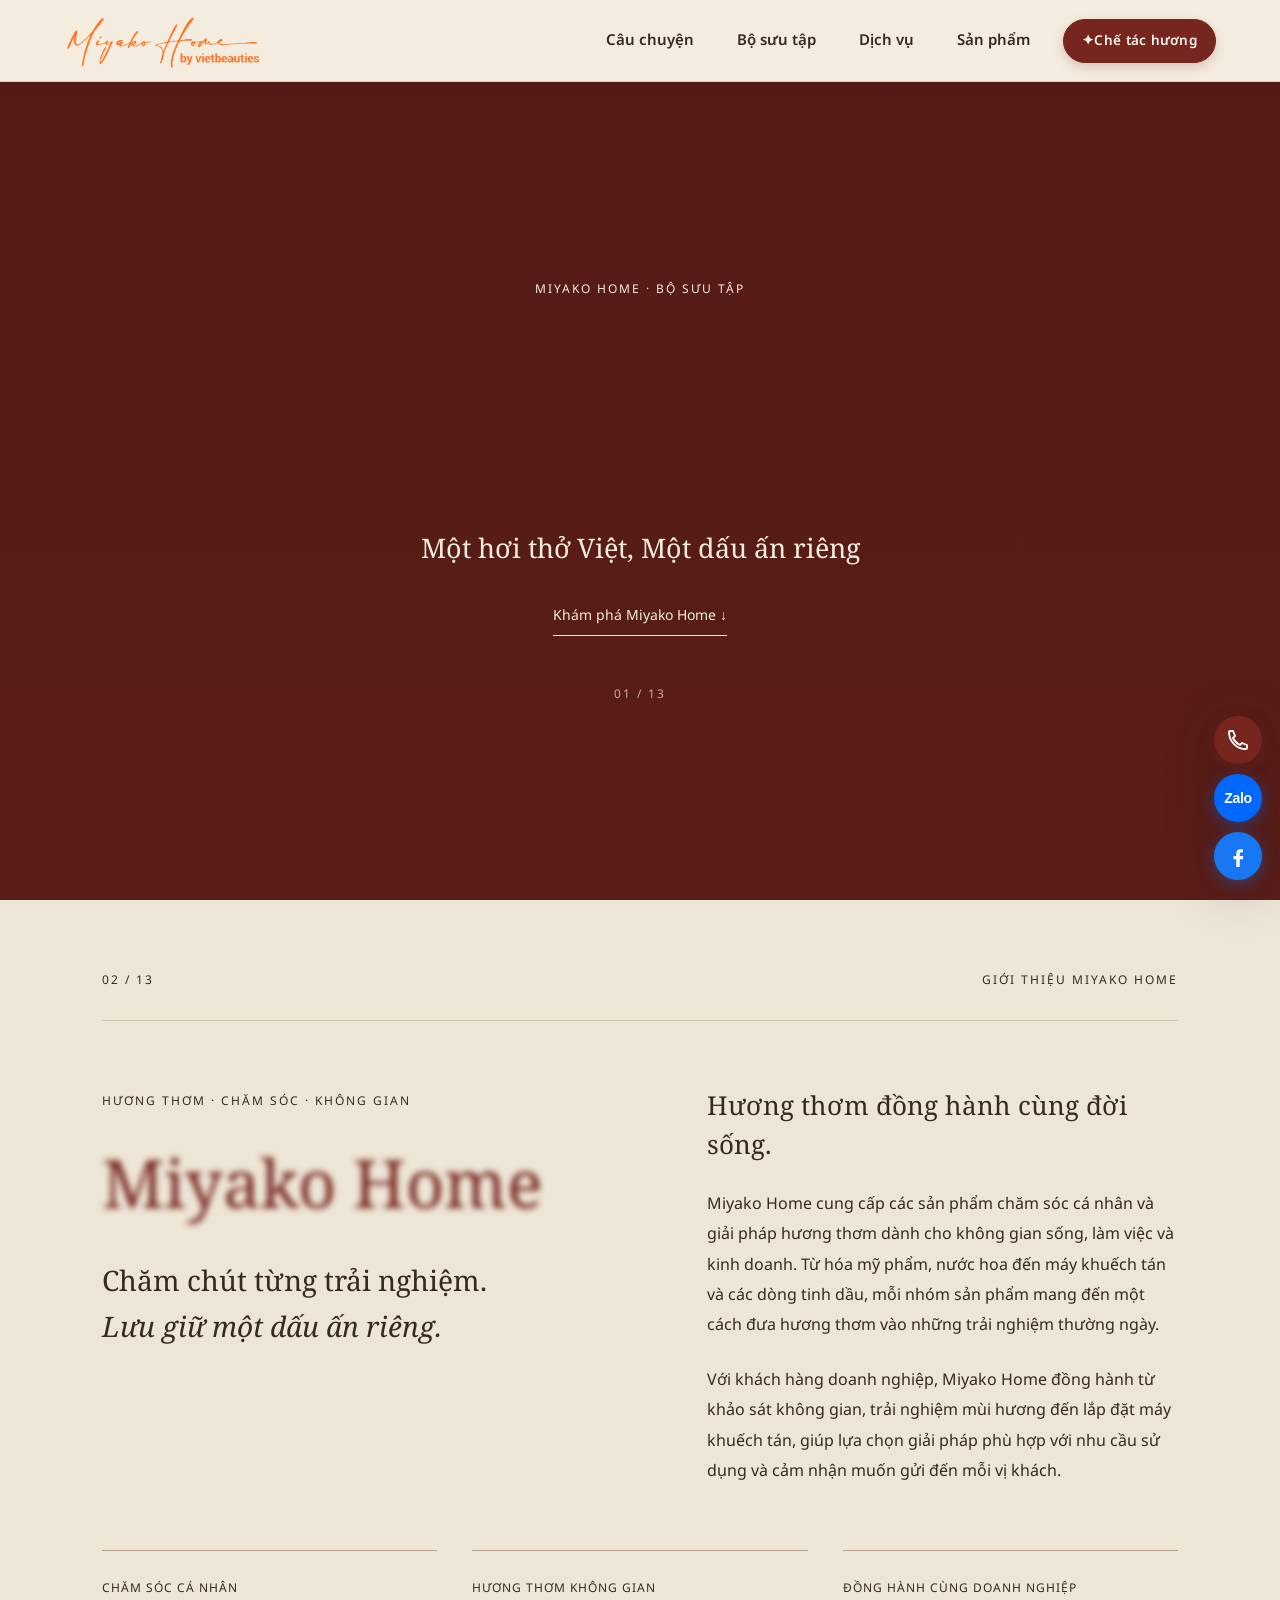
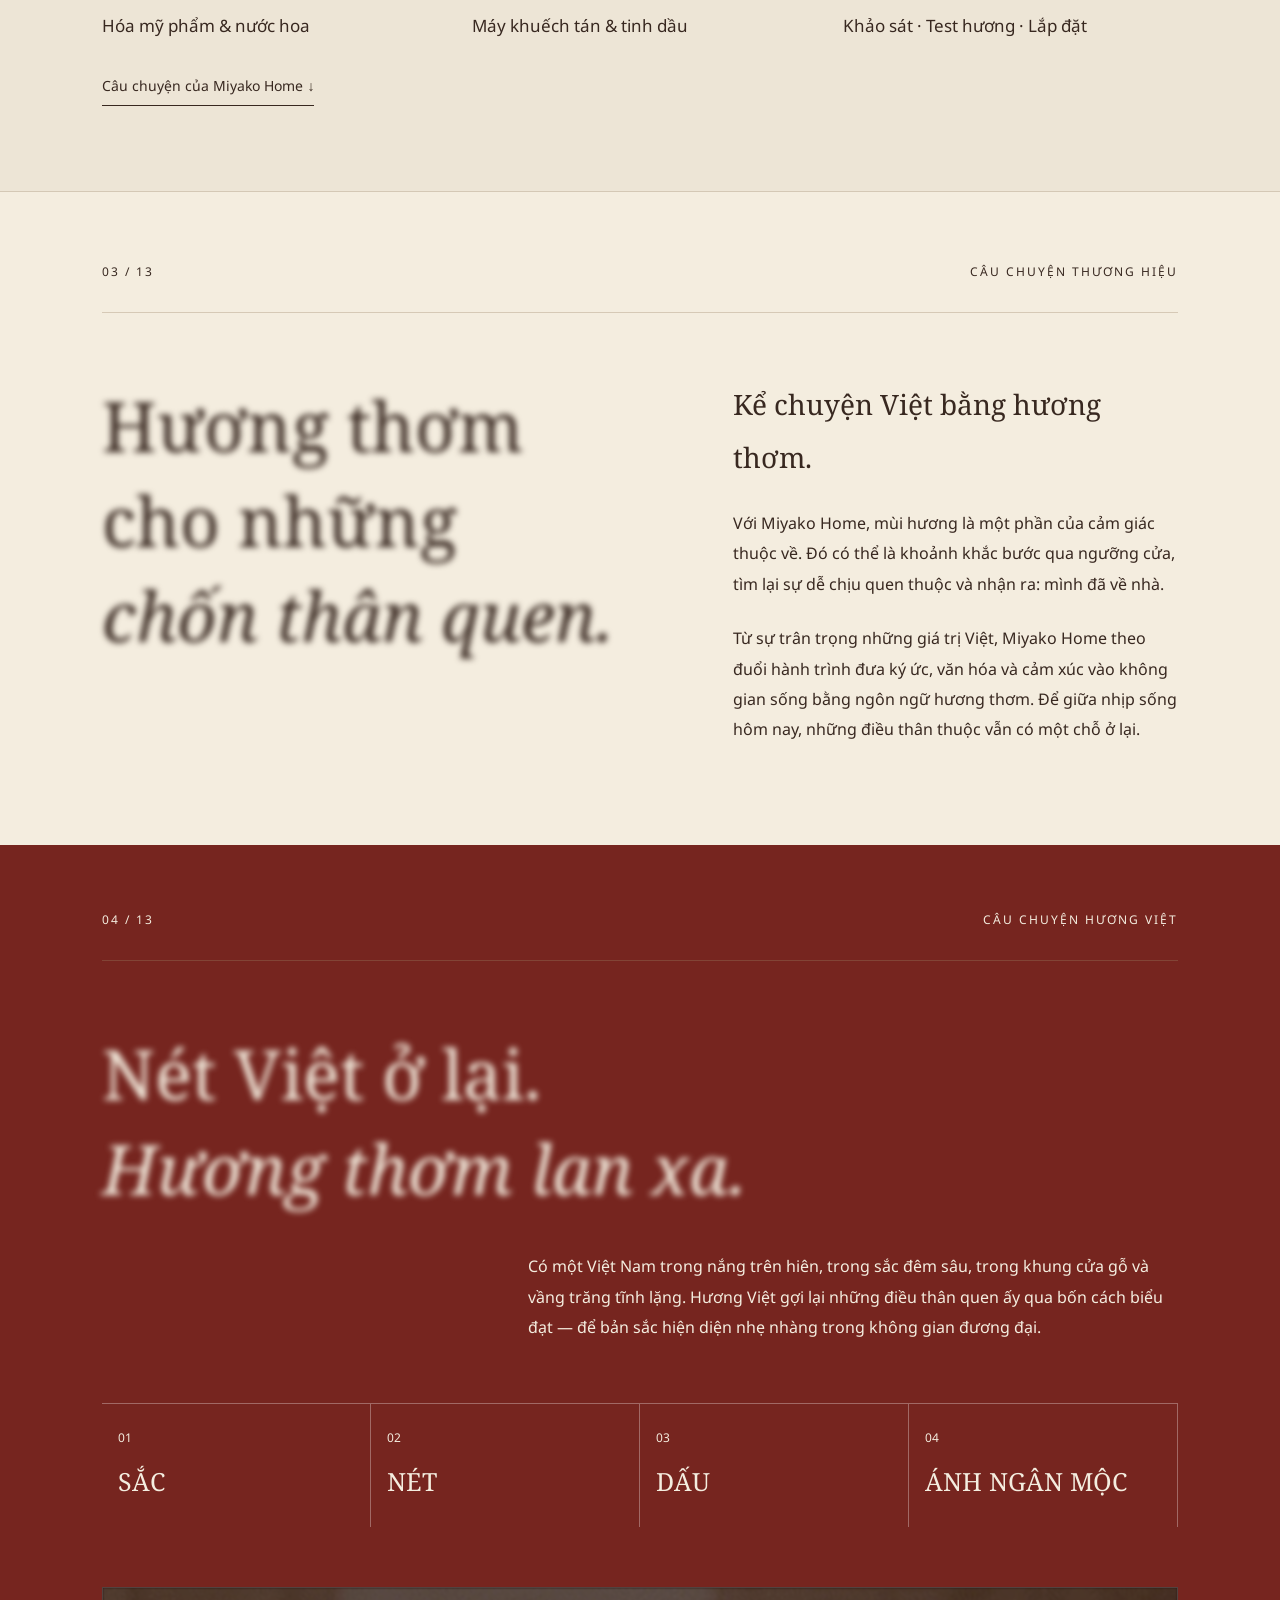
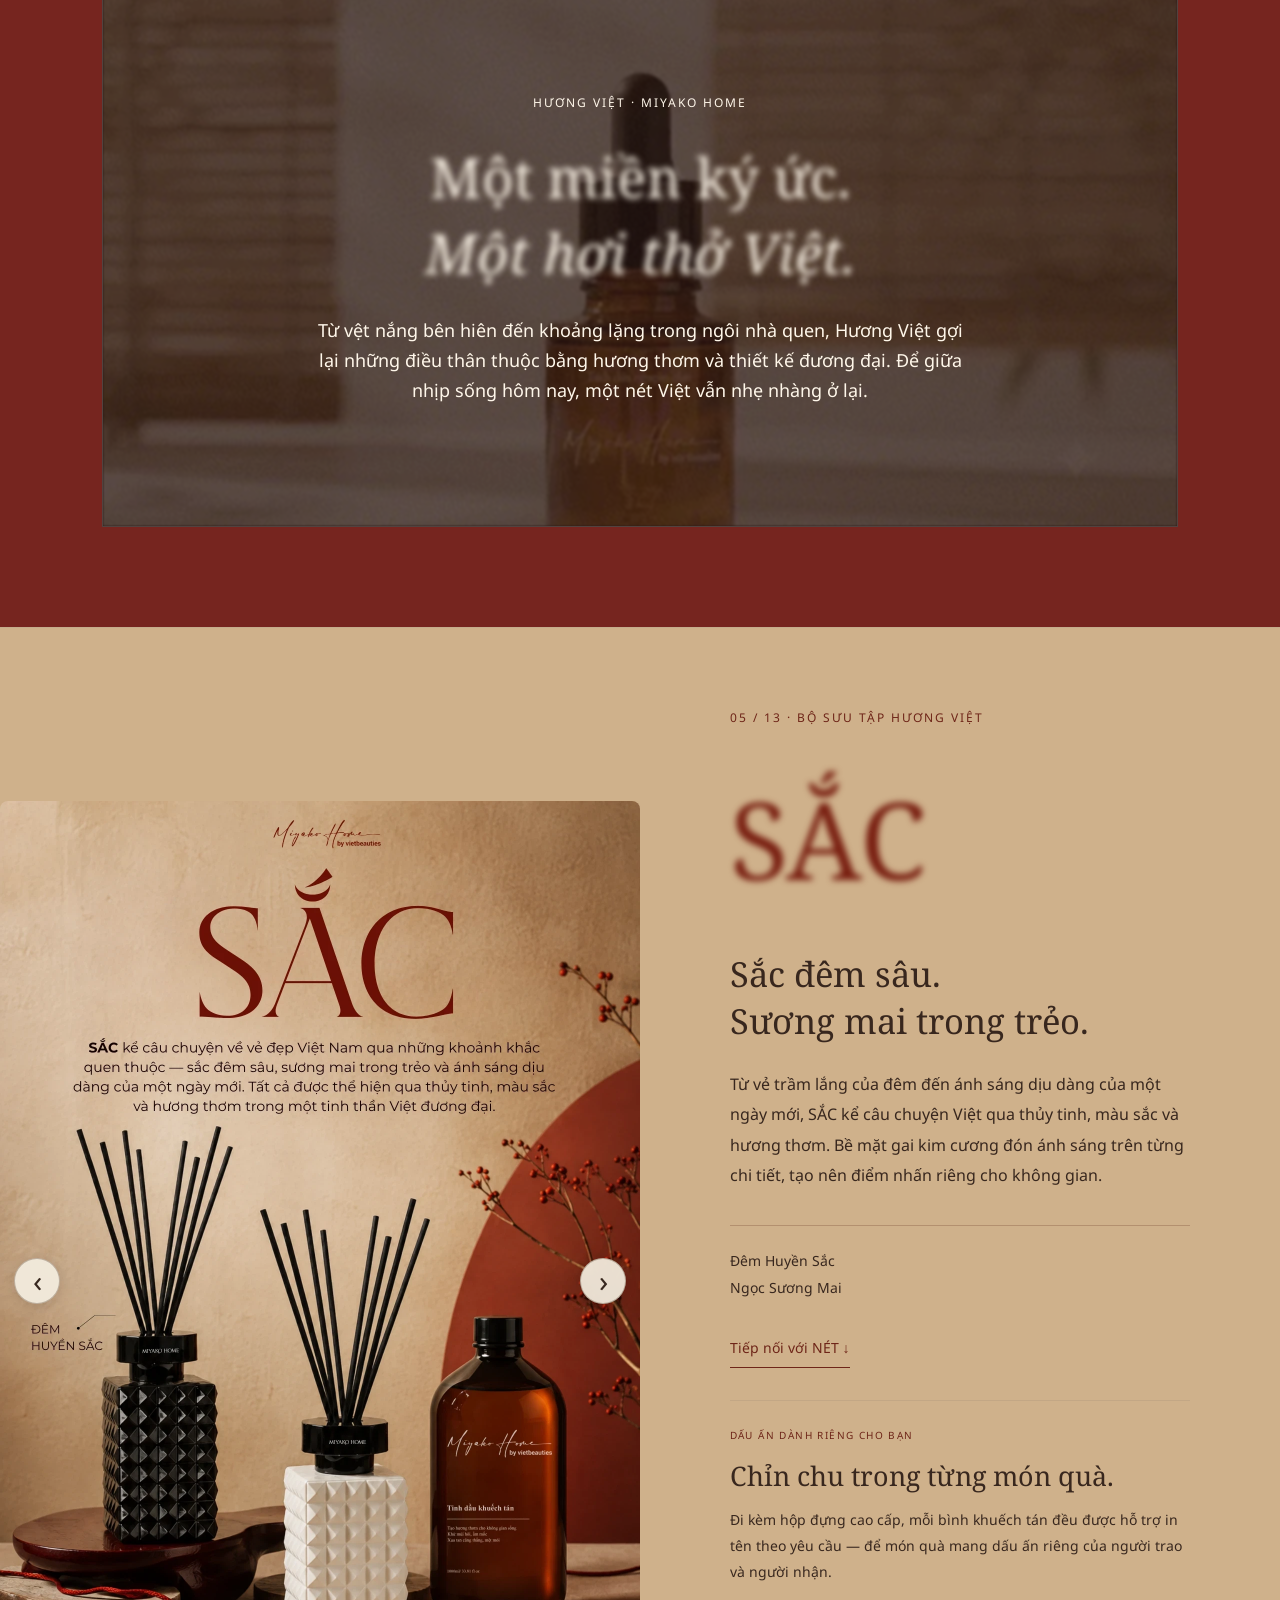
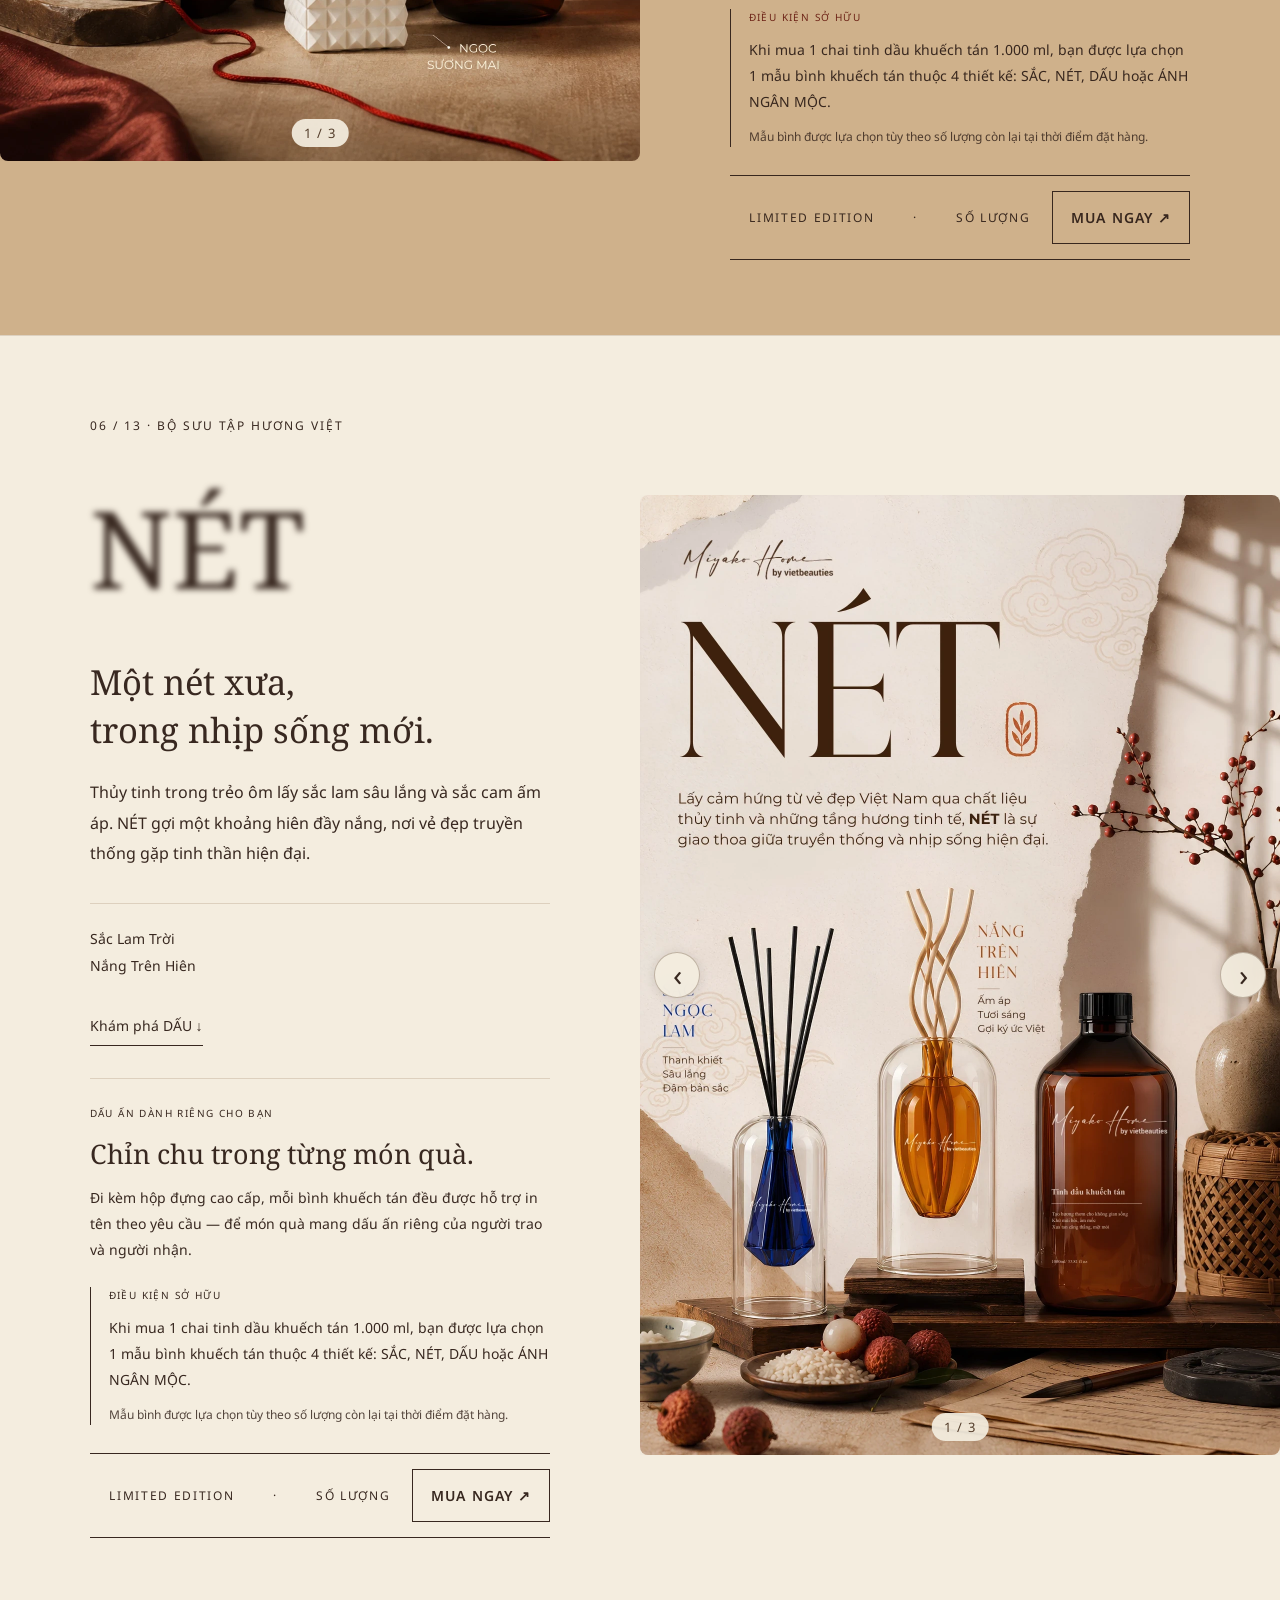
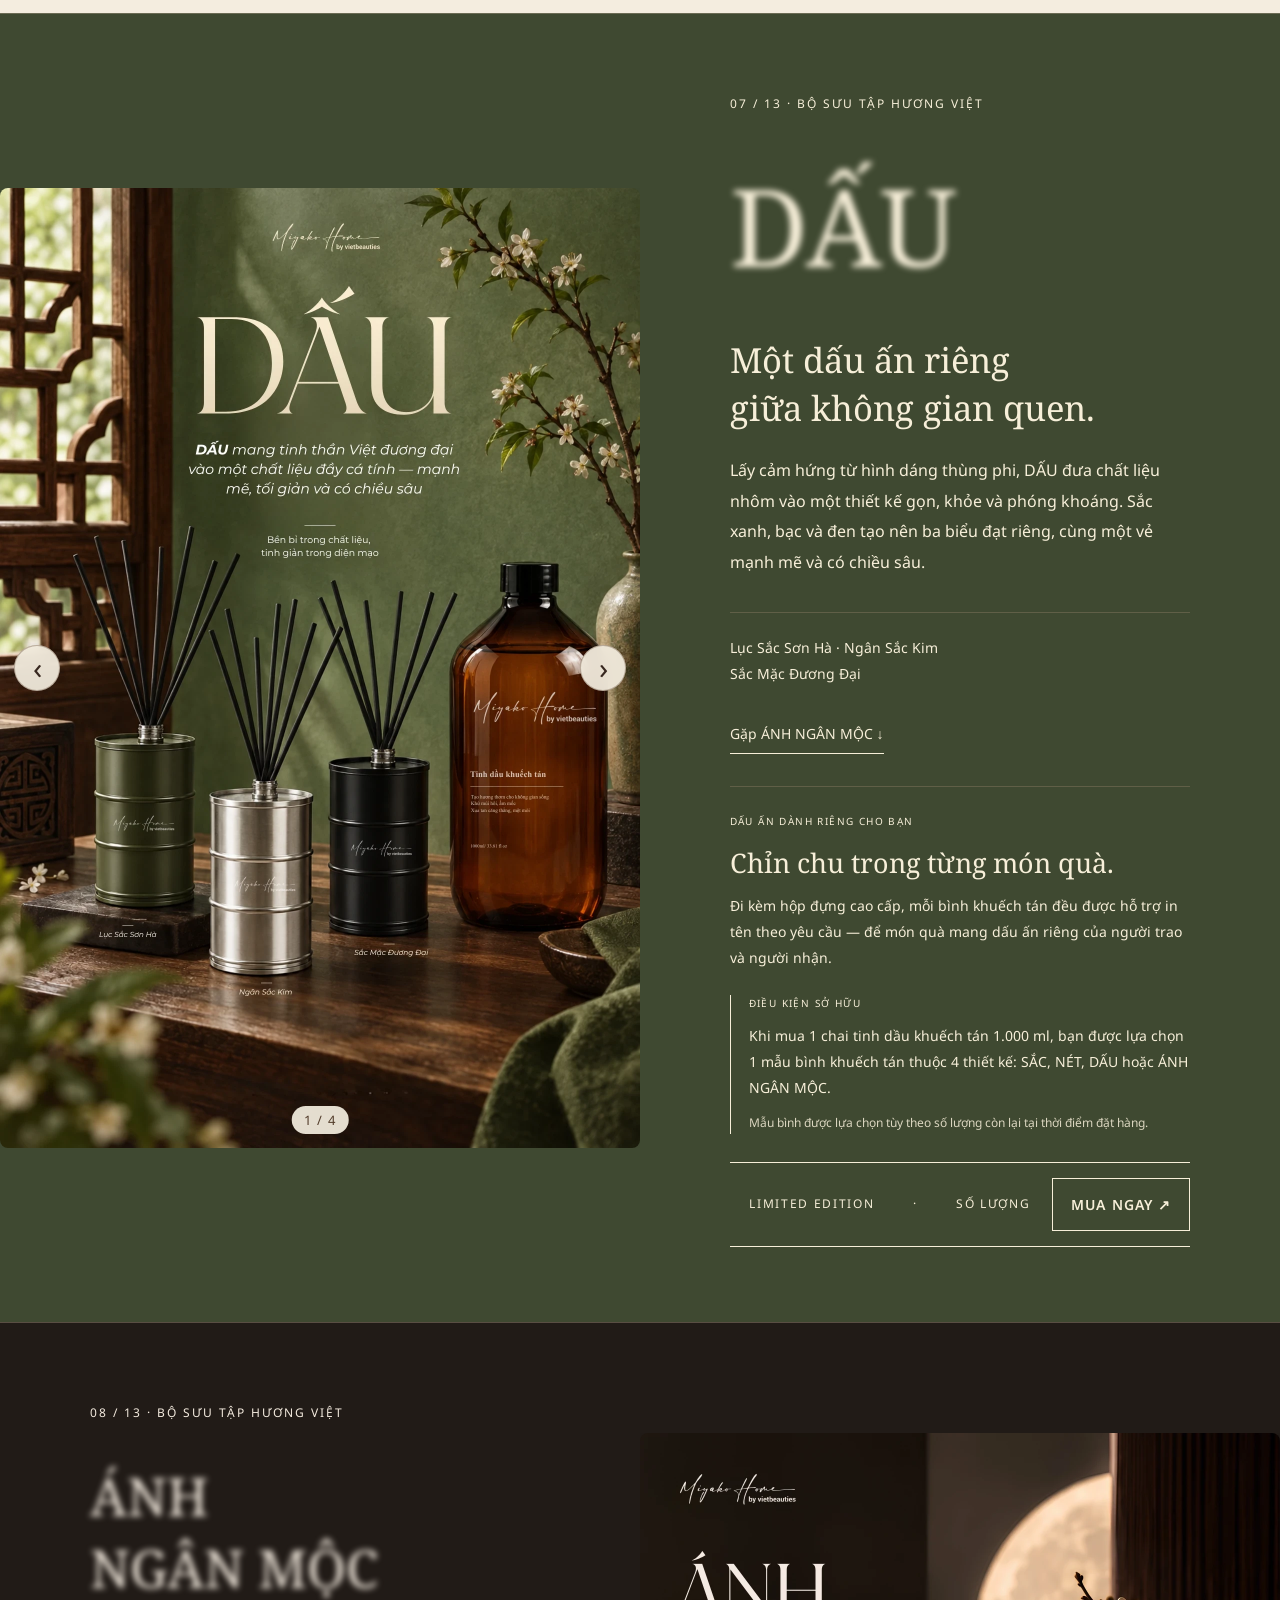
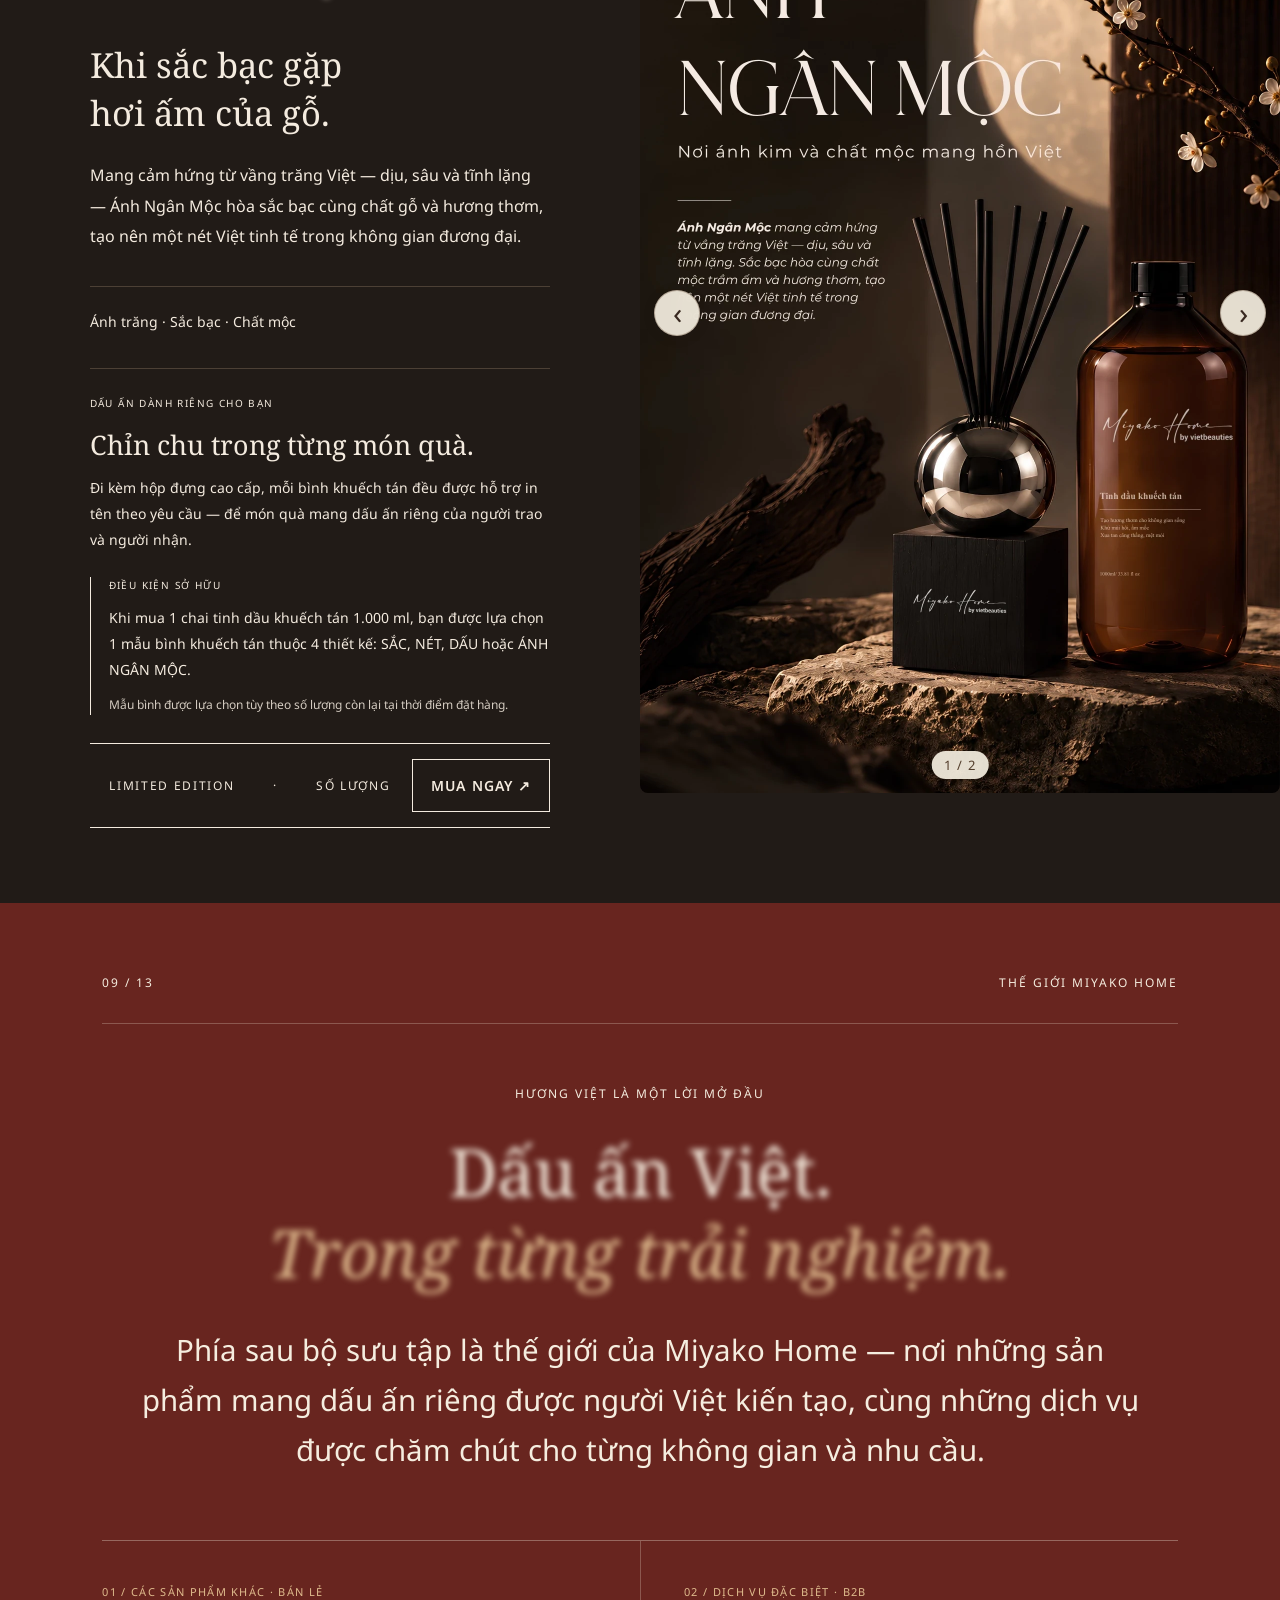
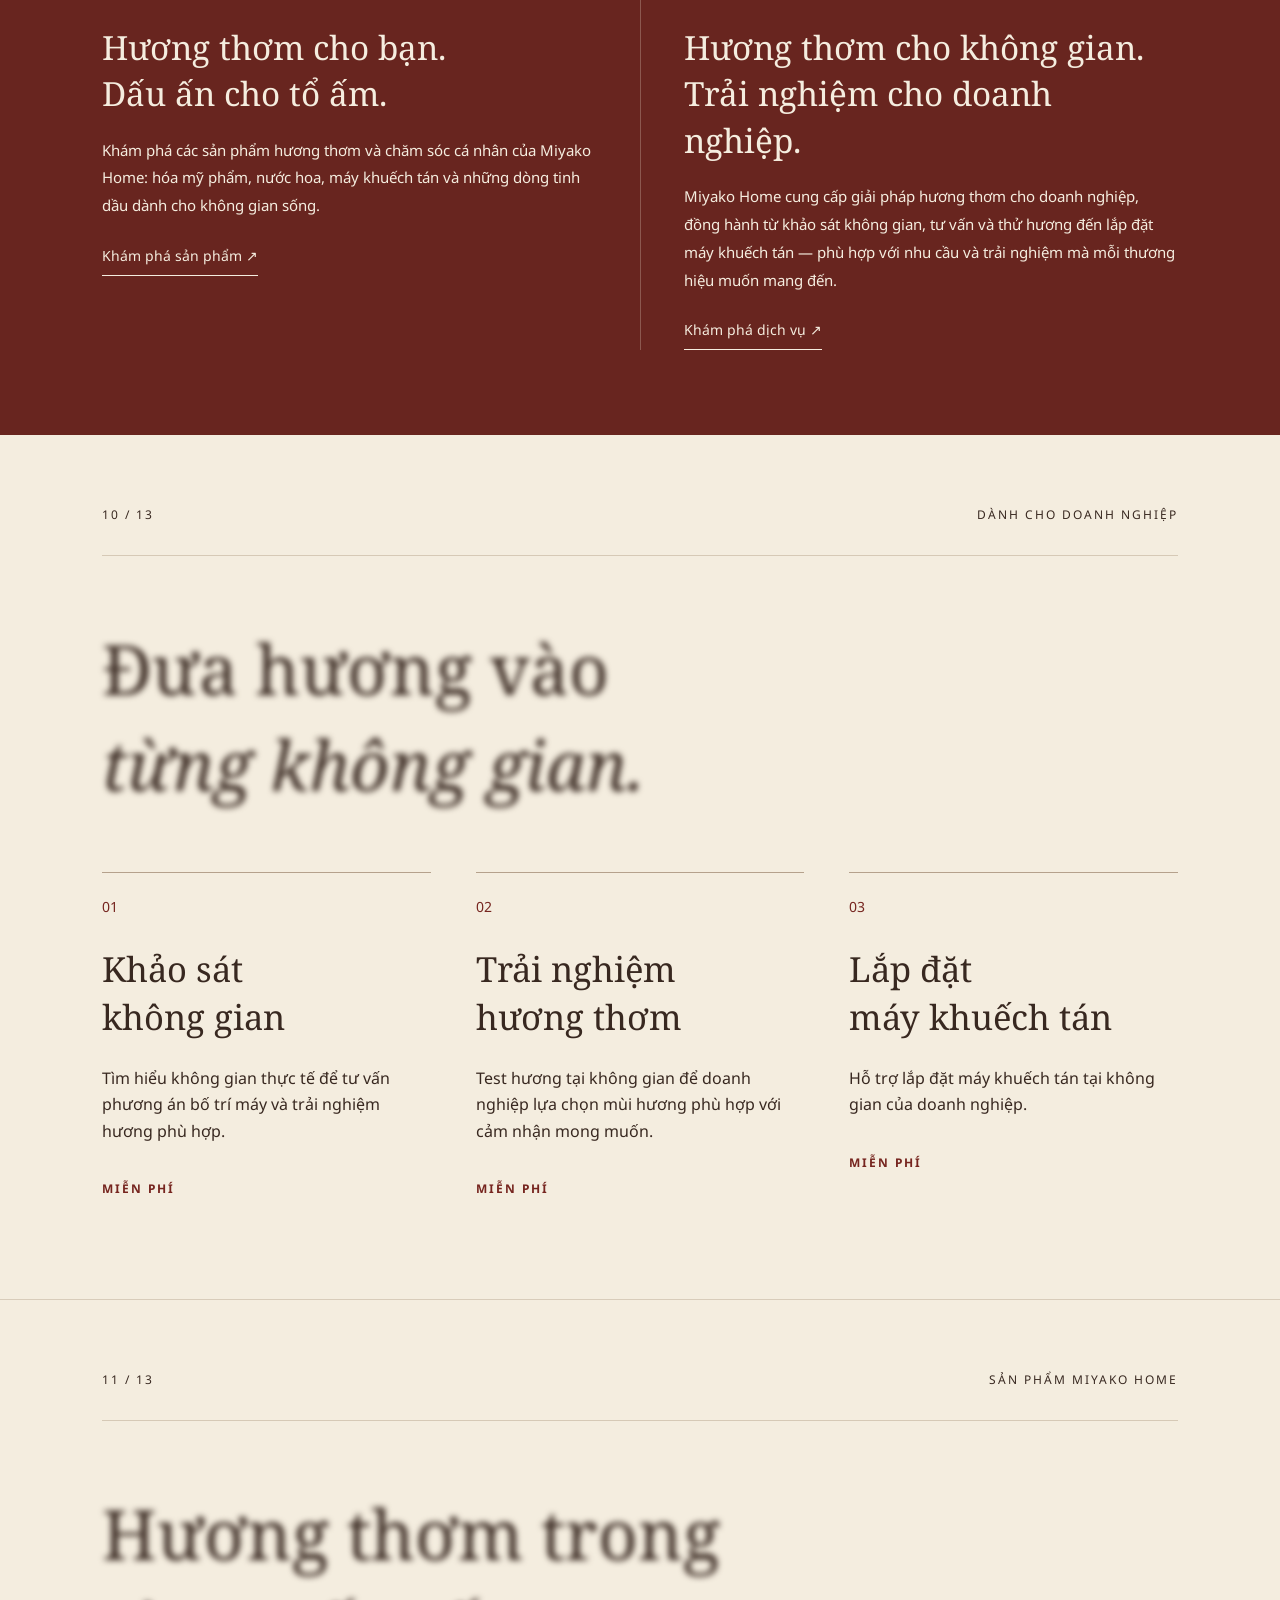
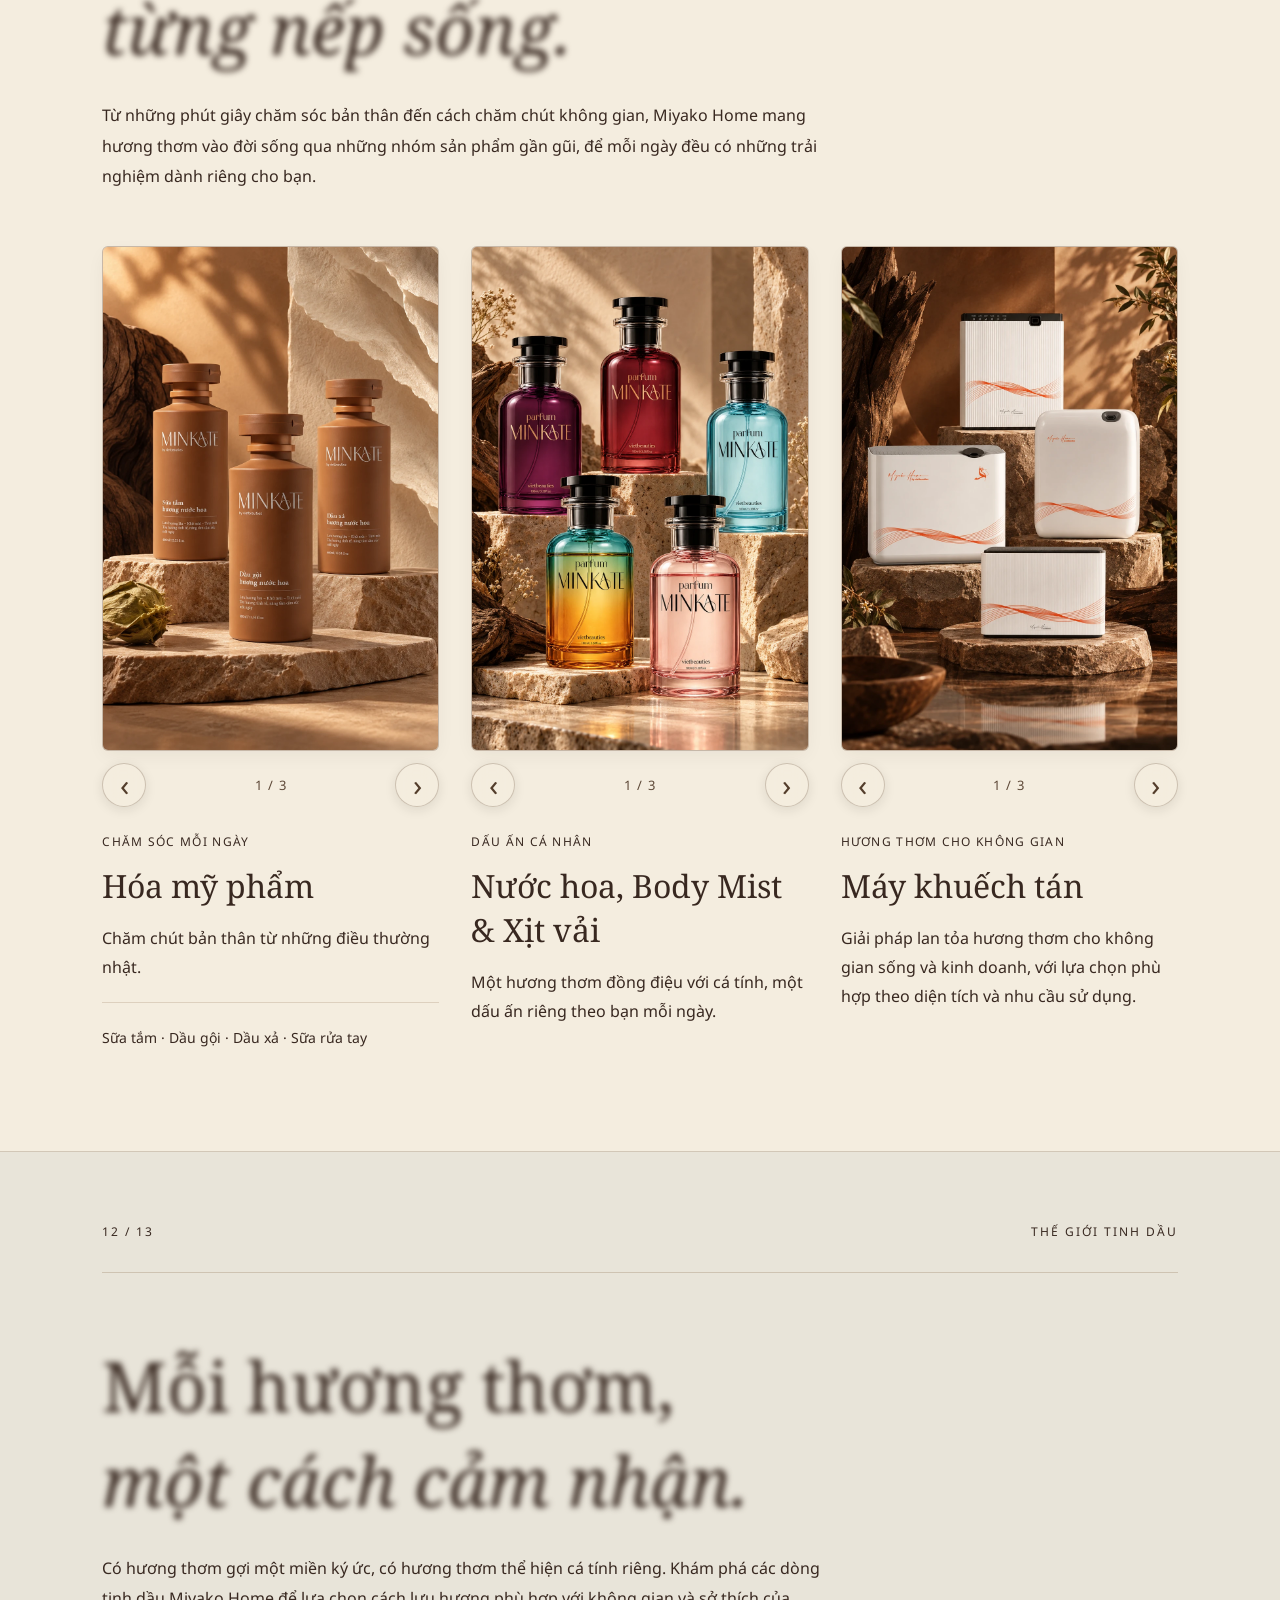
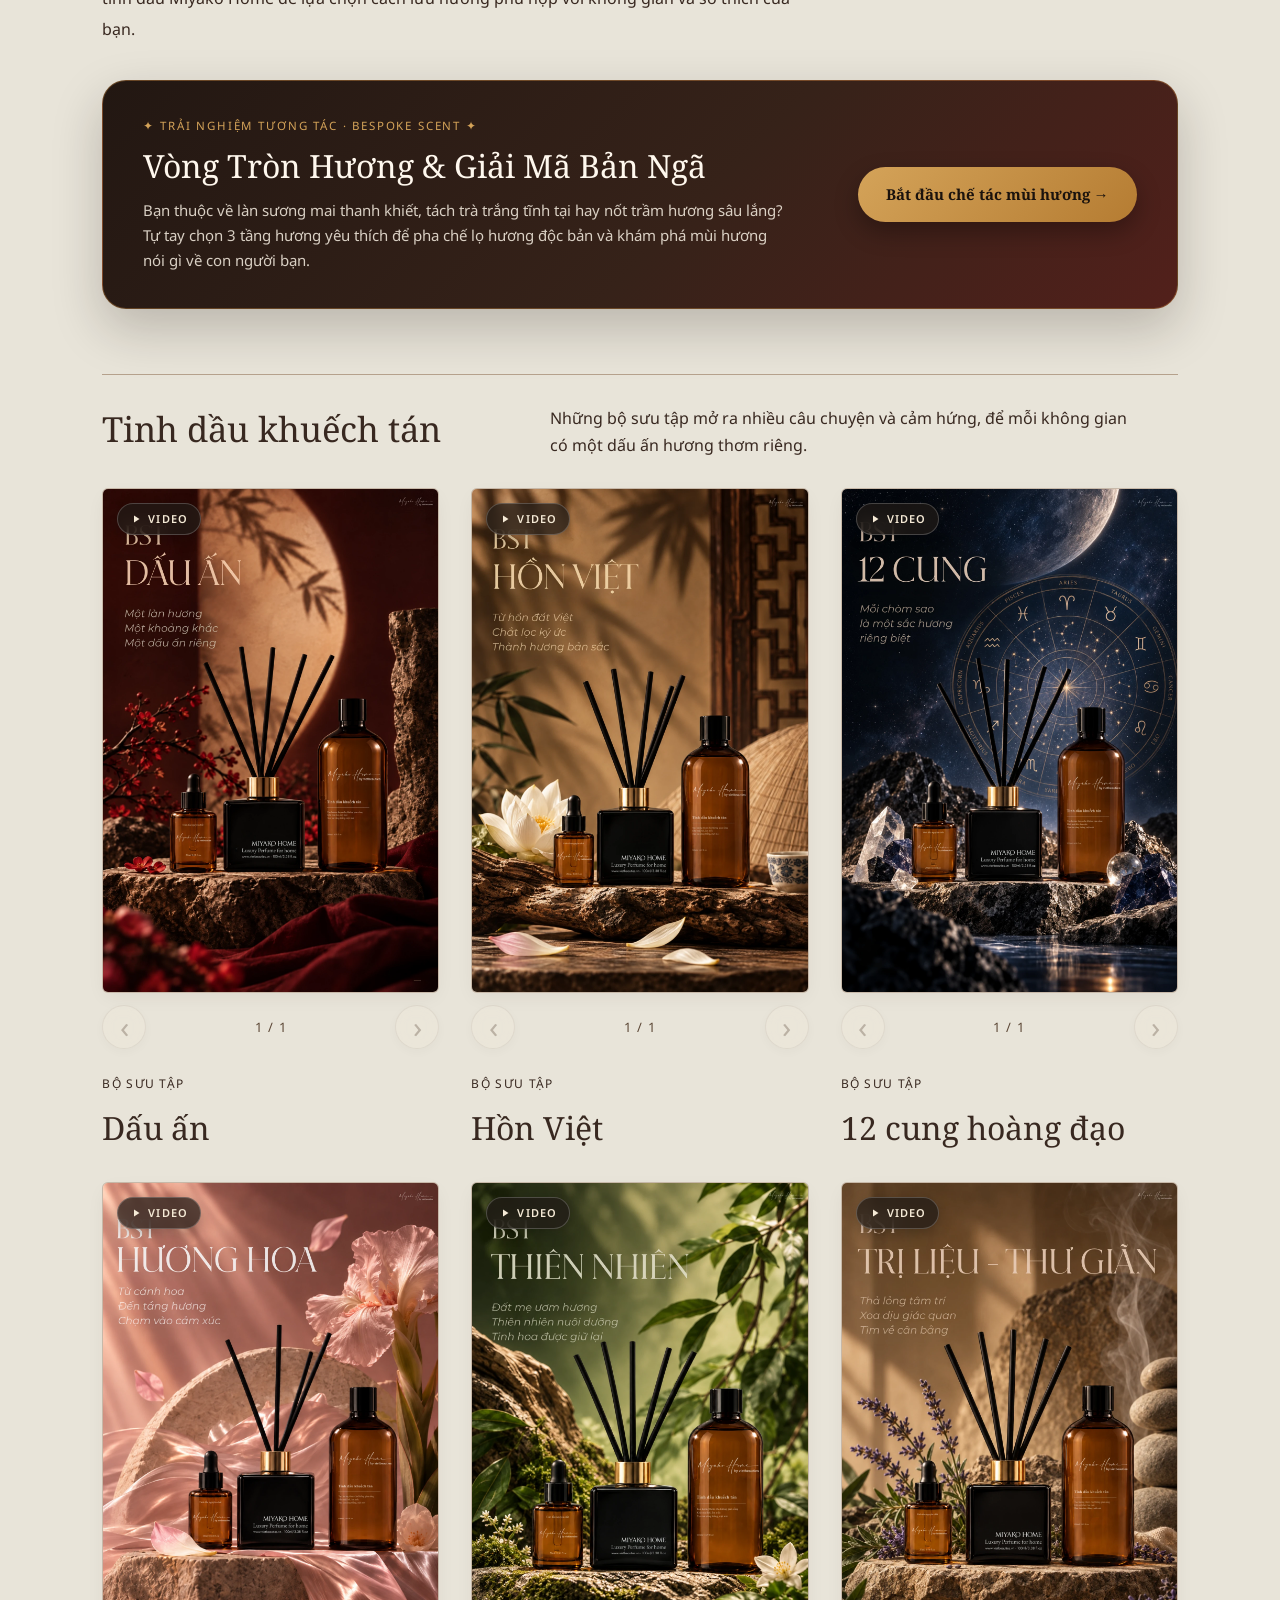
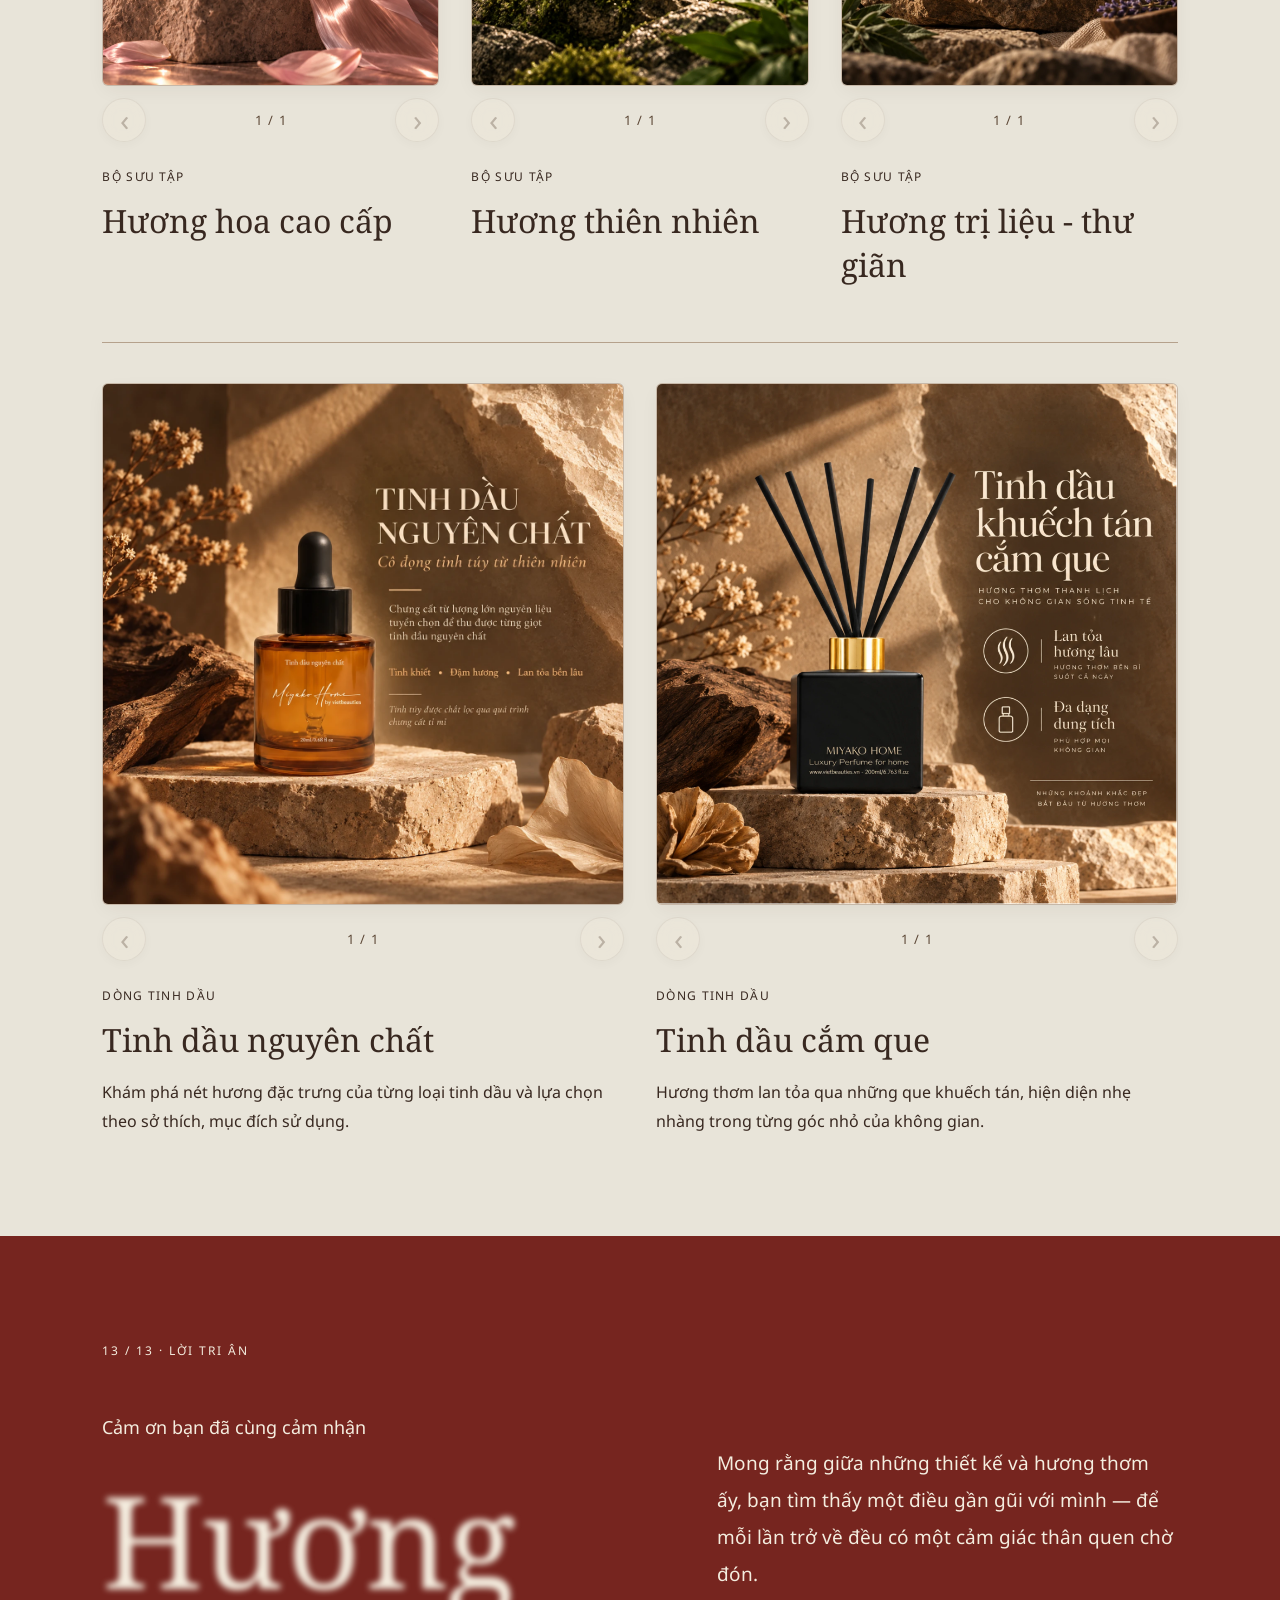
==== commit f2bd99de: "update" ====
--- a/index.html
+++ b/index.html
@@ -34,15 +34,62 @@
           >Miyako Home<small>HƯƠNG VIỆT</small></span
         ></a
       >
-      <nav>
-        <a href="#story">Câu chuyện</a><a href="#sac">Bộ sưu tập</a
-        ><a href="#services">Dịch vụ</a><a href="#more1">Sản phẩm</a
-        ><a href="bespoke-scent.html" class="nav-bespoke-cta"
-          >✦ Chế tác hương</a
+
+      <nav class="desktop-nav" aria-label="Menu chính">
+        <a href="#story">Câu chuyện</a>
+        <a href="#sac">Bộ sưu tập</a>
+        <a href="#services">Dịch vụ</a>
+        <a href="#more1">Sản phẩm</a>
+        <a href="bespoke-scent.html" class="nav-bespoke-cta">
+          <span class="cta-sparkle">✦</span>
+          <span>Chế tác hương</span>
+        </a>
+      </nav>
+
+      <div class="header-mobile-actions">
+        <a
+          href="bespoke-scent.html"
+          class="mobile-bespoke-pill"
+          aria-label="Chế tác hương độc bản"
         >
-      </nav>
+          <span>✦ Chế tác</span>
+        </a>
+        <button
+          id="menu-toggle"
+          class="menu-toggle-btn"
+          type="button"
+          aria-label="Mở thực đơn điều hướng"
+          aria-expanded="false"
+          aria-controls="mobile-nav"
+        >
+          <span class="hamburger-bar"></span>
+          <span class="hamburger-bar"></span>
+          <span class="hamburger-bar"></span>
+        </button>
+      </div>
+
       <button id="edit" hidden="">Chỉnh sửa</button>
     </header>
+
+    <!-- Mobile Drawer & Backdrop (Direct children of body for perfect viewport anchoring anywhere on page) -->
+    <div id="nav-backdrop" class="nav-backdrop" aria-hidden="true"></div>
+
+    <aside
+      id="mobile-nav"
+      class="mobile-nav-drawer"
+      aria-label="Thực đơn di động"
+    >
+      <div class="mobile-nav-links">
+        <a href="#story" class="mobile-nav-link">Câu chuyện</a>
+        <a href="#sac" class="mobile-nav-link">Bộ sưu tập</a>
+        <a href="#services" class="mobile-nav-link">Dịch vụ</a>
+        <a href="#more1" class="mobile-nav-link">Sản phẩm</a>
+        <a href="bespoke-scent.html" class="mobile-nav-cta">
+          <span class="cta-sparkle">✦</span>
+          <span>Chế tác hương</span>
+        </a>
+      </div>
+    </aside>
     <div id="editor" hidden="">
       <span
         >Bấm chữ để sửa; bấm ảnh hoặc khung trống để thêm ảnh. “Tải bản đã chỉnh
--- a/style.css
+++ b/style.css
@@ -394,22 +394,6 @@
   visibility: hidden;
 }
 @media (max-width: 760px) {
-  header {
-    height: 72px;
-    padding: 0 5%;
-  }
-  .brand {
-    font-size: 21px;
-  }
-  nav {
-    gap: 18px;
-  }
-  nav a {
-    font-size: 12px;
-  }
-  nav a:first-child {
-    display: none;
-  }
   header button {
     padding: 6px 8px;
     font-size: 12px;
@@ -661,15 +645,6 @@
   }
 }
 @media (max-width: 760px) {
-  nav {
-    gap: 12px;
-  }
-  nav a {
-    font-size: 14px;
-  }
-  nav a[href="#services"] {
-    display: none;
-  }
   .catalog-grid,
   .catalog-grid.two {
     grid-template-columns: 1fr;
@@ -1493,43 +1468,317 @@
   }
 }
 
-/* Clear, evenly spaced customer navigation. */
+/* ==========================================================================
+   NAVIGATION (DESKTOP & MOBILE DRAWER)
+   ========================================================================== */
 header {
   gap: clamp(16px, 3vw, 48px);
-}
-header nav {
+  transition:
+    background-color 0.25s ease,
+    box-shadow 0.25s ease;
+}
+
+.header-mobile-actions,
+.nav-backdrop,
+.mobile-nav-drawer {
+  display: none !important;
+}
+
+header nav.desktop-nav {
   display: flex;
   align-items: center;
   justify-content: flex-end;
   gap: clamp(10px, 1.8vw, 28px);
   margin-left: auto;
 }
-header nav a,
-header nav a:first-child,
-header nav a[href="#services"] {
+
+header nav.desktop-nav a {
   display: inline-flex;
   align-items: center;
   justify-content: center;
   min-height: 44px;
-  padding: 6px 8px;
+  padding: 6px 10px;
   font-size: 15px;
   font-weight: 600;
   white-space: nowrap;
   border-bottom: 2px solid transparent;
+  color: inherit;
+  text-decoration: none;
   transition:
     color 0.2s,
     border-color 0.2s,
     background-color 0.2s;
 }
-header nav a:hover,
-header nav a:focus-visible {
+
+header nav.desktop-nav a:hover,
+header nav.desktop-nav a:focus-visible {
   color: #7a201d;
   border-bottom-color: #7a201d;
-  background: #7a201d08;
-}
+  background: rgba(122, 32, 29, 0.04);
+}
+
 header > #edit {
   flex: none;
   min-height: 44px;
+}
+
+/* Responsive Mobile Header & Fixed Viewport Drawer (<= 920px) */
+@media (max-width: 920px) {
+  header nav.desktop-nav {
+    display: none !important;
+  }
+
+  header {
+    height: 64px !important;
+    min-height: 64px !important;
+    max-height: 64px !important;
+    padding: 0 16px !important;
+    background: rgba(247, 239, 226, 0.96) !important;
+    backdrop-filter: blur(14px) !important;
+    -webkit-backdrop-filter: blur(14px) !important;
+    box-shadow: 0 1px 12px rgba(54, 34, 25, 0.08) !important;
+    border-bottom: 1px solid rgba(118, 37, 31, 0.12) !important;
+    position: sticky !important;
+    top: 0 !important;
+    z-index: 100 !important;
+    display: flex !important;
+    flex-direction: row !important;
+    align-items: center !important;
+    justify-content: space-between !important;
+    gap: 12px !important;
+  }
+
+  header .brand {
+    display: flex !important;
+    align-items: center !important;
+    justify-content: flex-start !important;
+    flex: 0 0 auto !important;
+    max-width: 140px !important;
+    margin: 0 !important;
+  }
+
+  header #brand-logo {
+    max-width: 135px !important;
+    max-height: 38px !important;
+    width: auto !important;
+    height: auto !important;
+    object-fit: contain !important;
+    display: block !important;
+  }
+
+  /* Right-side mobile actions: Quick CTA + Minimalist 3-line hamburger (no outer box) */
+  .header-mobile-actions {
+    display: flex !important;
+    align-items: center !important;
+    justify-content: flex-end !important;
+    gap: 10px !important;
+    margin-left: auto !important;
+    flex-shrink: 0 !important;
+  }
+
+  .mobile-bespoke-pill {
+    display: inline-flex !important;
+    align-items: center !important;
+    justify-content: center !important;
+    padding: 7px 14px !important;
+    border-radius: 999px !important;
+    background: linear-gradient(135deg, #76251f 0%, #521915 100%) !important;
+    color: #fff8ee !important;
+    font-family: var(--font-serif, "Noto Serif", Georgia, serif) !important;
+    font-size: 12.5px !important;
+    font-weight: 600 !important;
+    text-decoration: none !important;
+    letter-spacing: 0.01em !important;
+    border: 1px solid rgba(212, 163, 89, 0.45) !important;
+    box-shadow: 0 3px 10px rgba(118, 37, 31, 0.22) !important;
+    line-height: 1 !important;
+    white-space: nowrap !important;
+    transition:
+      transform 0.2s ease,
+      box-shadow 0.2s ease !important;
+  }
+
+  .mobile-bespoke-pill:active {
+    transform: scale(0.96) !important;
+  }
+
+  /* Minimalist 3-line Hamburger — no outer white rounded box */
+  .menu-toggle-btn {
+    display: inline-flex !important;
+    flex-direction: column !important;
+    justify-content: center !important;
+    align-items: center !important;
+    gap: 5px !important;
+    width: 34px !important;
+    height: 34px !important;
+    padding: 0 !important;
+    border: none !important;
+    border-radius: 0 !important;
+    background: transparent !important;
+    box-shadow: none !important;
+    outline: none !important;
+    cursor: pointer !important;
+    color: #38271e !important;
+    transition: opacity 0.2s ease !important;
+    flex-shrink: 0 !important;
+    -webkit-tap-highlight-color: transparent !important;
+  }
+
+  .menu-toggle-btn:hover {
+    opacity: 0.75 !important;
+  }
+
+  .menu-toggle-btn .hamburger-bar {
+    width: 22px !important;
+    height: 2px !important;
+    background-color: #38271e !important;
+    border-radius: 1px !important;
+    transition:
+      transform 0.28s cubic-bezier(0.16, 1, 0.3, 1),
+      opacity 0.2s ease !important;
+    transform-origin: center !important;
+  }
+
+  .menu-toggle-btn.active .hamburger-bar:nth-child(1) {
+    transform: translateY(7px) rotate(45deg) !important;
+  }
+
+  .menu-toggle-btn.active .hamburger-bar:nth-child(2) {
+    opacity: 0 !important;
+    transform: scaleX(0) !important;
+  }
+
+  .menu-toggle-btn.active .hamburger-bar:nth-child(3) {
+    transform: translateY(-7px) rotate(-45deg) !important;
+  }
+
+  /* Full Viewport Backdrop (Anchored to body so works anywhere on page) */
+  .nav-backdrop {
+    display: block !important;
+    position: fixed !important;
+    inset: 0 !important;
+    width: 100vw !important;
+    height: 100vh !important;
+    background: rgba(40, 28, 20, 0.45) !important;
+    backdrop-filter: blur(4px) !important;
+    -webkit-backdrop-filter: blur(4px) !important;
+    z-index: 9998 !important;
+    opacity: 0 !important;
+    pointer-events: none !important;
+    transition: opacity 0.3s ease !important;
+    touch-action: none !important;
+  }
+
+  .nav-backdrop.active {
+    opacity: 1 !important;
+    pointer-events: auto !important;
+  }
+
+  /* Minimalist Light-Tone Mobile Drawer (Direct child of body - works at ANY scroll position) */
+  .mobile-nav-drawer {
+    position: fixed !important;
+    top: 0 !important;
+    right: 0 !important;
+    bottom: 0 !important;
+    width: min(300px, 80vw) !important;
+    height: 100% !important;
+    height: 100dvh !important;
+    background: linear-gradient(180deg, #fdfbf7 0%, #f5efe4 100%) !important;
+    z-index: 9999 !important;
+    display: flex !important;
+    flex-direction: column !important;
+    justify-content: flex-start !important;
+    box-shadow: -10px 0 35px rgba(56, 40, 32, 0.16) !important;
+    border-left: 1px solid rgba(118, 37, 31, 0.12) !important;
+    transform: translateX(105%) !important;
+    transition: transform 0.32s cubic-bezier(0.16, 1, 0.3, 1) !important;
+    margin: 0 !important;
+    padding: 0 !important;
+    overflow-y: auto !important;
+    -webkit-overflow-scrolling: touch !important;
+    overscroll-behavior: contain !important;
+  }
+
+  .mobile-nav-drawer.nav-open {
+    transform: translateX(0) !important;
+  }
+
+  .mobile-nav-links {
+    display: flex !important;
+    flex-direction: column !important;
+    gap: 6px !important;
+    padding: 24px 18px 28px !important;
+    flex: 1 !important;
+    overflow-y: auto !important;
+  }
+
+  /* All tab links have 100% IDENTICAL typography and sizing */
+  .mobile-nav-links a.mobile-nav-link {
+    display: flex !important;
+    align-items: center !important;
+    justify-content: flex-start !important;
+    width: 100% !important;
+    height: 48px !important;
+    min-height: 48px !important;
+    max-height: 48px !important;
+    padding: 0 16px !important;
+    font-family: var(--font-serif, "Noto Serif", Georgia, serif) !important;
+    font-size: 16px !important;
+    font-weight: 500 !important;
+    line-height: 1 !important;
+    color: #38271e !important;
+    text-decoration: none !important;
+    border-radius: 10px !important;
+    border: 1px solid transparent !important;
+    border-bottom: 1px solid rgba(118, 37, 31, 0.07) !important;
+    box-sizing: border-box !important;
+    transition: all 0.2s ease !important;
+  }
+
+  .mobile-nav-links a.mobile-nav-link:hover,
+  .mobile-nav-links a.mobile-nav-link:focus-visible {
+    background: rgba(118, 37, 31, 0.06) !important;
+    color: #76251f !important;
+    border-color: rgba(118, 37, 31, 0.12) !important;
+    padding-left: 20px !important;
+  }
+
+  .mobile-nav-links a.mobile-nav-cta {
+    display: flex !important;
+    align-items: center !important;
+    justify-content: center !important;
+    gap: 7px !important;
+    width: 100% !important;
+    height: 48px !important;
+    min-height: 48px !important;
+    max-height: 48px !important;
+    margin-top: 12px !important;
+    padding: 0 16px !important;
+    font-family: var(--font-serif, "Noto Serif", Georgia, serif) !important;
+    font-size: 15px !important;
+    font-weight: 600 !important;
+    line-height: 1 !important;
+    color: #fff8ee !important;
+    text-decoration: none !important;
+    border-radius: 999px !important;
+    background: linear-gradient(135deg, #76251f 0%, #521915 100%) !important;
+    border: 1px solid rgba(212, 163, 89, 0.45) !important;
+    box-shadow: 0 4px 14px rgba(118, 37, 31, 0.22) !important;
+    box-sizing: border-box !important;
+    transition: all 0.25s ease !important;
+    text-align: center !important;
+  }
+
+  .mobile-nav-links a.mobile-nav-cta .cta-sparkle {
+    color: #d4a359 !important;
+    font-size: 15px !important;
+  }
+
+  .mobile-nav-links a.mobile-nav-cta:hover {
+    background: #5c1813 !important;
+    transform: translateY(-1px) !important;
+    box-shadow: 0 6px 18px rgba(118, 37, 31, 0.35) !important;
+  }
 }
 body:not(.editing) main .product > figure img,
 body:not(.editing) main .image-slot img[src] {
@@ -1610,54 +1859,8 @@
   }
 }
 @media (max-width: 760px) {
-  header {
-    height: auto;
-    min-height: 104px;
-    display: flex;
-    flex-direction: column;
-    justify-content: center;
-    padding: 8px 4%;
-    gap: 8px;
-  }
-  header .brand {
-    display: flex;
-    align-items: center;
-    justify-content: space-between;
-    width: 100%;
-  }
-  header #brand-logo {
-    max-height: 38px;
-    max-width: 140px;
-  }
-  header > #edit {
-    margin-left: auto;
-  }
-  header nav {
-    display: flex;
-    align-items: center;
-    width: 100%;
-    max-width: 100%;
-    gap: 6px;
-    overflow-x: auto;
-    overflow-y: hidden;
-    scrollbar-width: none;
-    -webkit-overflow-scrolling: touch;
-    padding-bottom: 2px;
-  }
-  header nav::-webkit-scrollbar {
-    display: none;
-  }
-  header nav a,
-  header nav a:first-child,
-  header nav a[href="#services"] {
-    flex-shrink: 0;
-    white-space: nowrap;
-    font-size: 13px;
-    padding: 6px 10px;
-    min-height: 36px;
-  }
   main > section {
-    scroll-margin-top: 110px;
+    scroll-margin-top: 70px;
   }
   #image-viewer {
     padding: 55px 12px 18px;
@@ -2914,9 +3117,6 @@
   }
 }
 @media (max-width: 520px) {
-  header nav a[href="#story"] {
-    display: none;
-  }
   .brand img {
     max-width: 128px;
   }
@@ -3082,13 +3282,6 @@
   }
 }
 @media (max-width: 520px) {
-  header nav a,
-  header nav a:first-child,
-  header nav a[href="#services"] {
-    font-size: 12px;
-    line-height: 1.25;
-    padding-inline: 2px;
-  }
   .collection-links a {
     font-size: 20px;
   }
@@ -3117,13 +3310,15 @@
 main > section {
   scroll-margin-top: 0;
 }
-header {
-  height: auto;
-  min-height: 82px;
-}
-header .brand {
-  flex: 0 1 225px;
-  min-width: 0;
+@media (min-width: 921px) {
+  header {
+    height: auto;
+    min-height: 82px;
+  }
+  header .brand {
+    flex: 0 1 225px;
+    min-width: 0;
+  }
 }
 #home .hero-copy,
 #home .hero-copy.has-video {
@@ -3234,49 +3429,7 @@
 }
 @media (max-width: 760px) {
   :root {
-    --header-height: 104px;
-  }
-  header {
-    height: auto;
-    min-height: 104px;
-    padding: 8px 4%;
-    display: flex;
-    flex-direction: column;
-    gap: 6px;
-  }
-  header .brand {
-    width: 140px;
-    max-width: 100%;
-  }
-  header #brand-logo {
-    max-height: 38px;
-    max-width: 140px;
-  }
-  header nav {
-    display: flex;
-    align-items: center;
-    width: 100%;
-    gap: 6px;
-    overflow-x: auto;
-    overflow-y: hidden;
-    scrollbar-width: none;
-    -webkit-overflow-scrolling: touch;
-    padding-bottom: 2px;
-  }
-  header nav::-webkit-scrollbar {
-    display: none;
-  }
-  header nav a,
-  header nav a:first-child,
-  header nav a[href="#story"],
-  header nav a[href="#services"] {
-    display: inline-flex !important;
-    min-height: 36px;
-    font-size: 13px;
-    line-height: 1.3;
-    padding: 6px 10px;
-    white-space: nowrap;
-    flex-shrink: 0;
+    --header-height: 64px;
   }
   #home .hero-copy > h1.hero-typewriter {
     font-size: 11.2vw;
@@ -3744,30 +3897,32 @@
 }
 
 /* Bespoke Scent Mini-Game CTA & Banner */
-header nav a.nav-bespoke-cta {
-  display: inline-flex;
-  align-items: center;
-  justify-content: center;
-  padding: 8px 18px;
-  border-radius: 999px;
-  background: var(--wine, #76251f);
-  color: #fff8ee !important;
-  font-weight: 600;
-  font-size: 13.5px;
-  letter-spacing: 0.02em;
-  white-space: nowrap;
-  border: 1px solid var(--wine, #76251f);
-  box-shadow: 0 4px 12px rgba(118, 37, 31, 0.22);
-  transition: all 0.25s ease;
-  line-height: 1;
-}
-
-header nav a.nav-bespoke-cta:hover {
-  background: #5a1b16;
-  border-color: #5a1b16;
-  color: #ffffff !important;
-  transform: translateY(-1px);
-  box-shadow: 0 6px 16px rgba(118, 37, 31, 0.35);
+@media (min-width: 921px) {
+  header nav a.nav-bespoke-cta {
+    display: inline-flex;
+    align-items: center;
+    justify-content: center;
+    padding: 8px 18px;
+    border-radius: 999px;
+    background: var(--wine, #76251f);
+    color: #fff8ee !important;
+    font-weight: 600;
+    font-size: 13.5px;
+    letter-spacing: 0.02em;
+    white-space: nowrap;
+    border: 1px solid var(--wine, #76251f);
+    box-shadow: 0 4px 12px rgba(118, 37, 31, 0.22);
+    transition: all 0.25s ease;
+    line-height: 1;
+  }
+
+  header nav a.nav-bespoke-cta:hover {
+    background: #5a1b16;
+    border-color: #5a1b16;
+    color: #ffffff !important;
+    transform: translateY(-1px);
+    box-shadow: 0 6px 16px rgba(118, 37, 31, 0.35);
+  }
 }
 
 header nav a.nav-bespoke-cta::after {
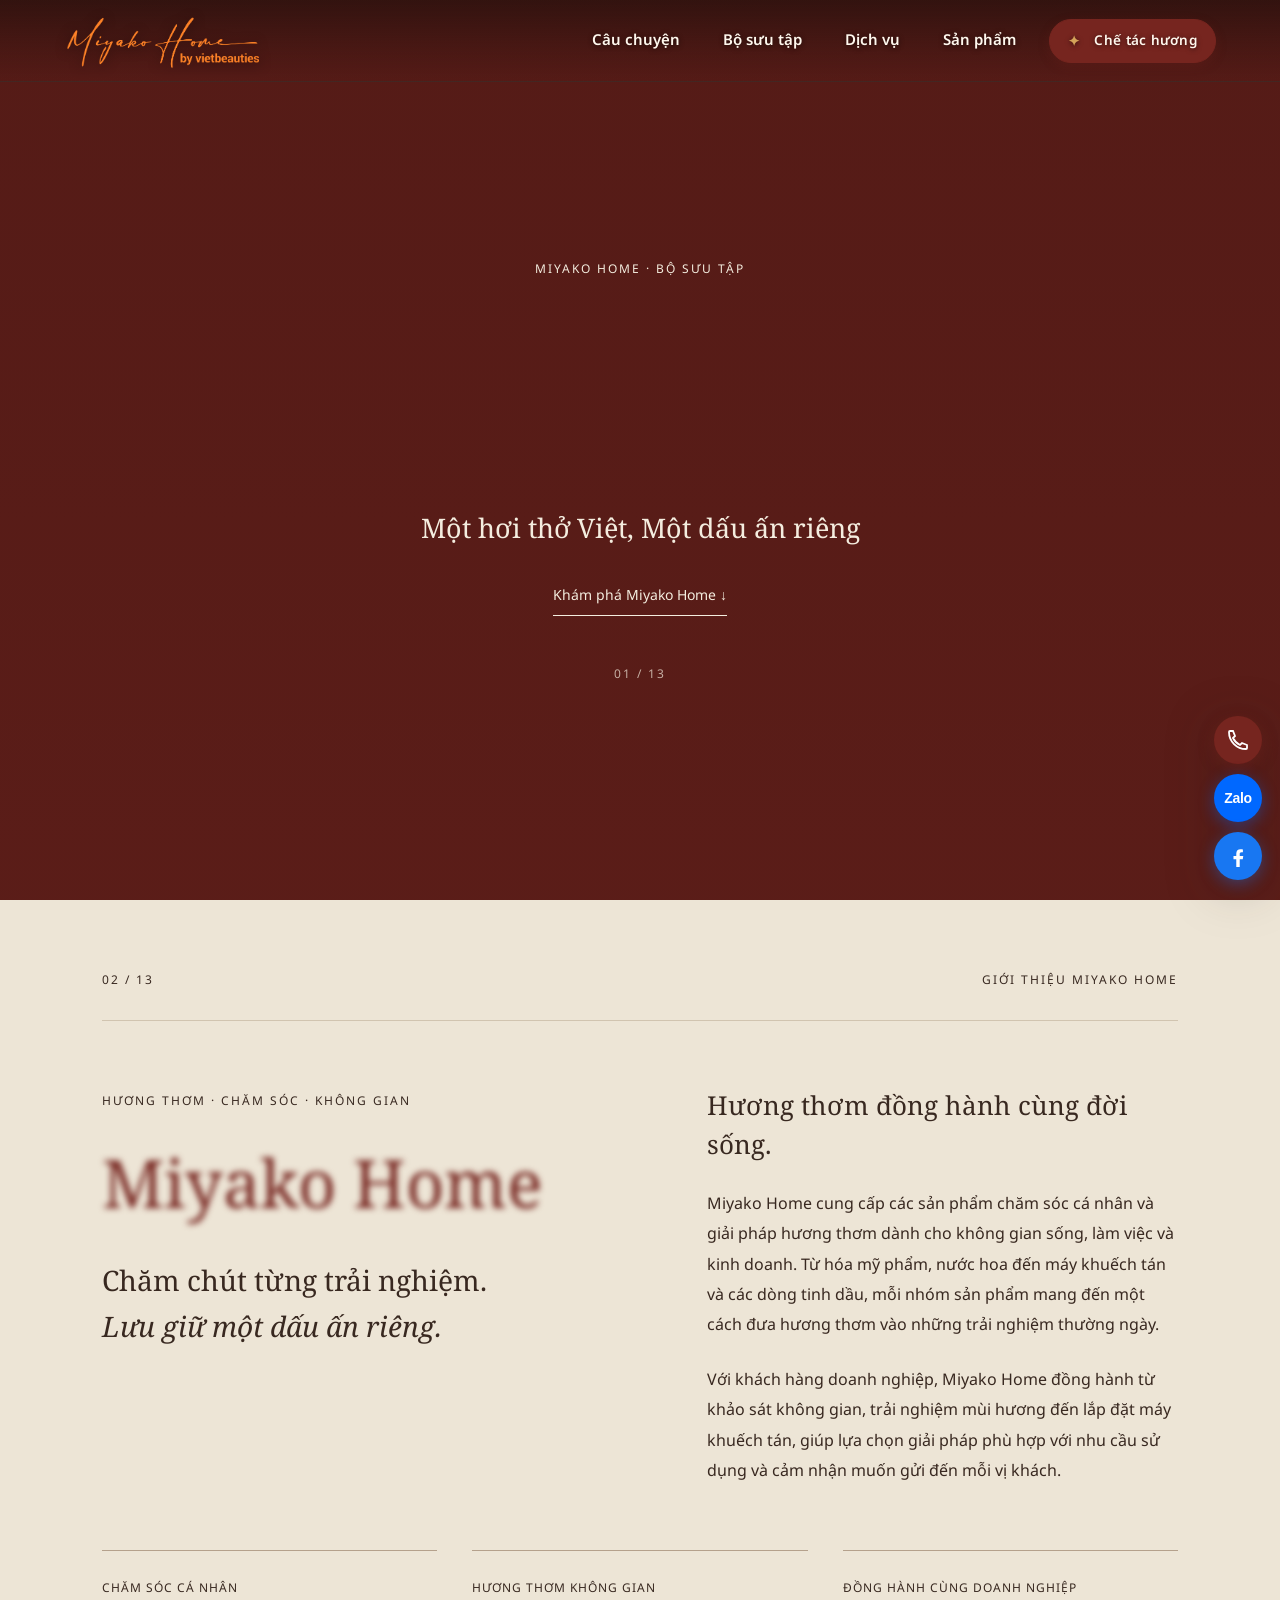
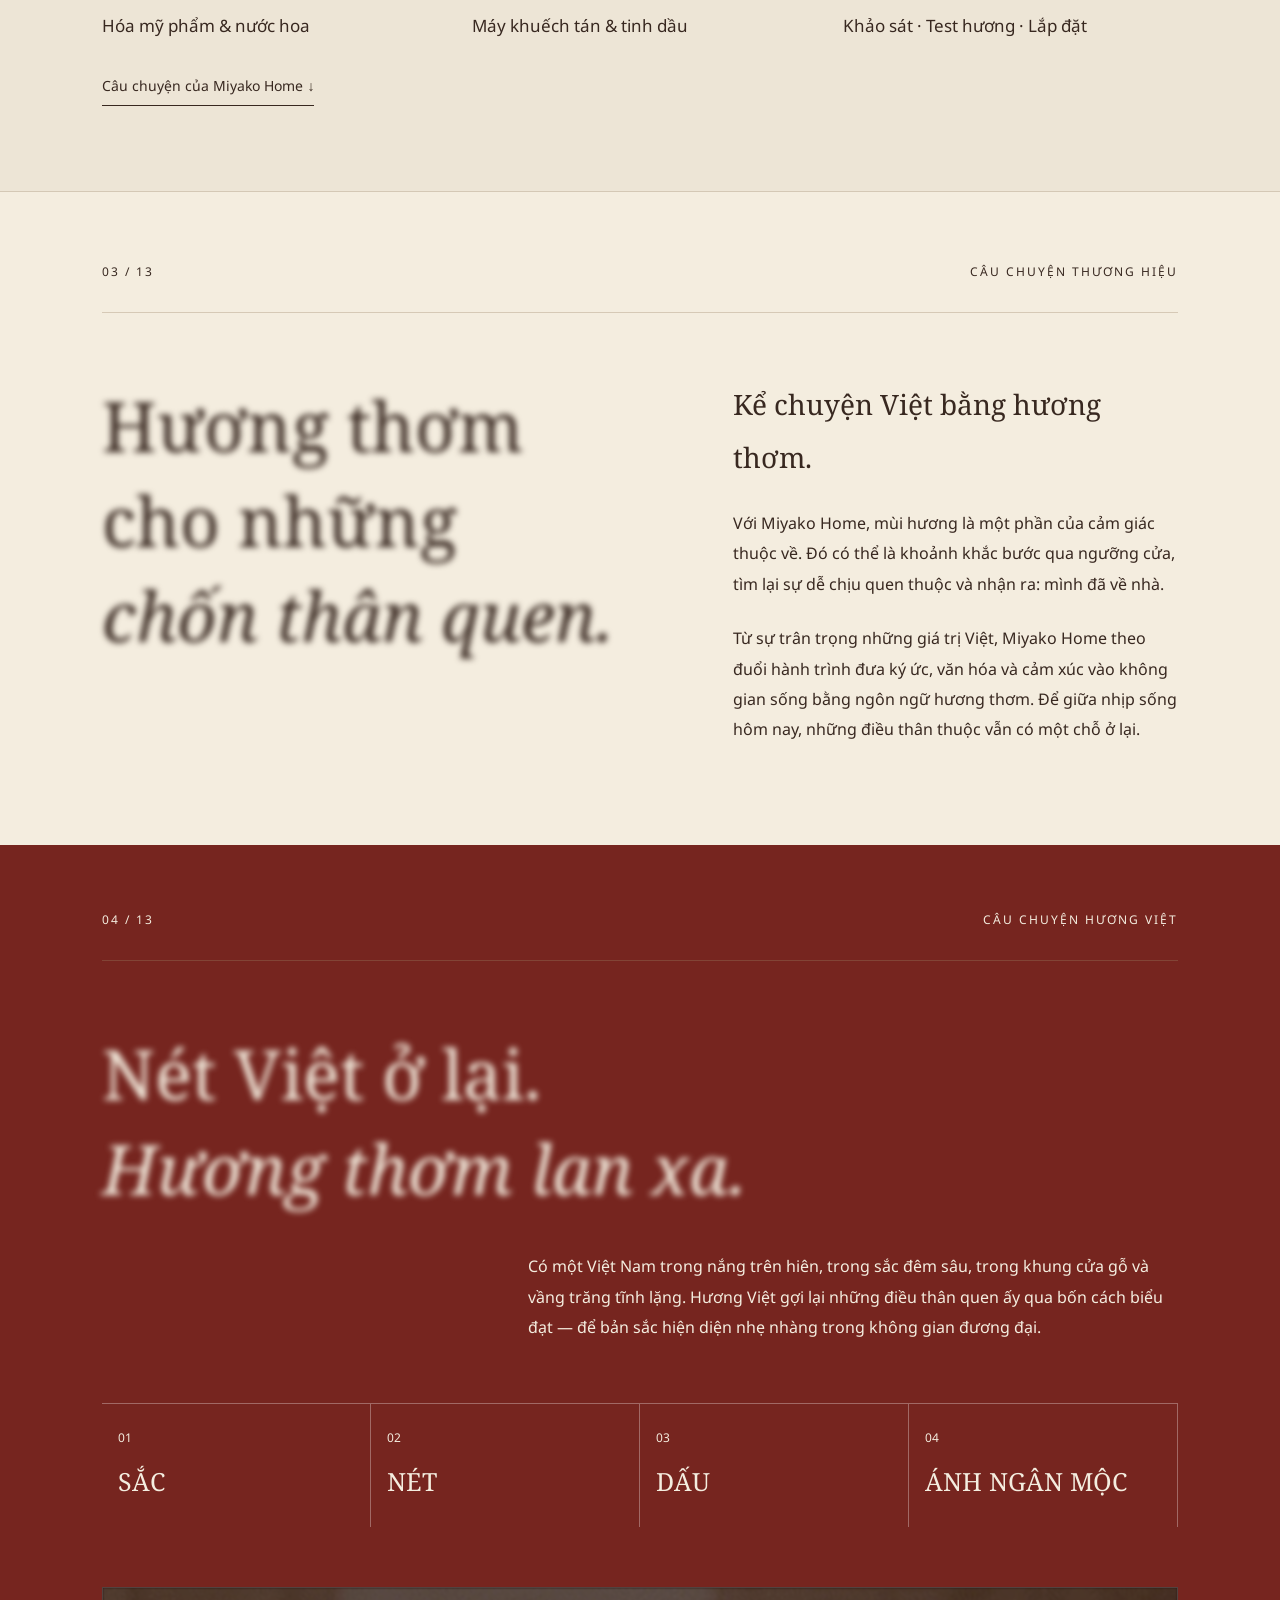
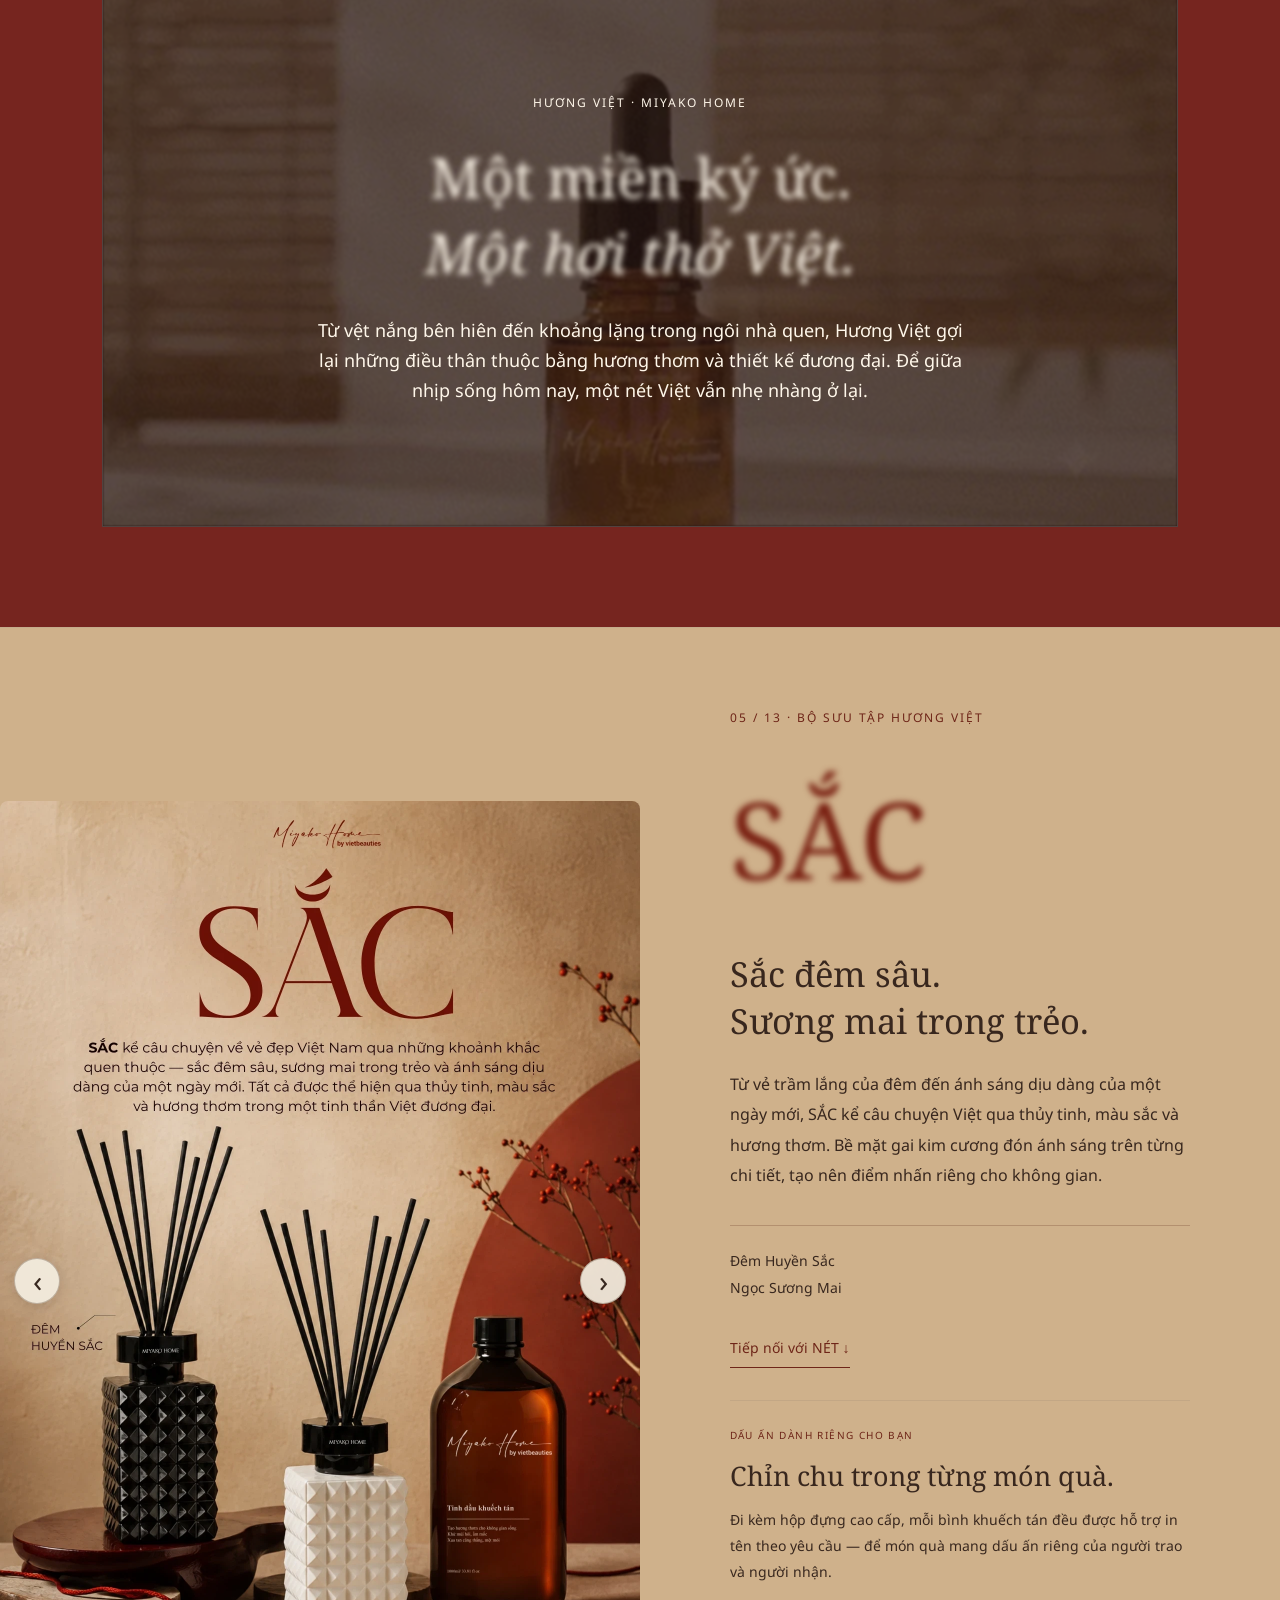
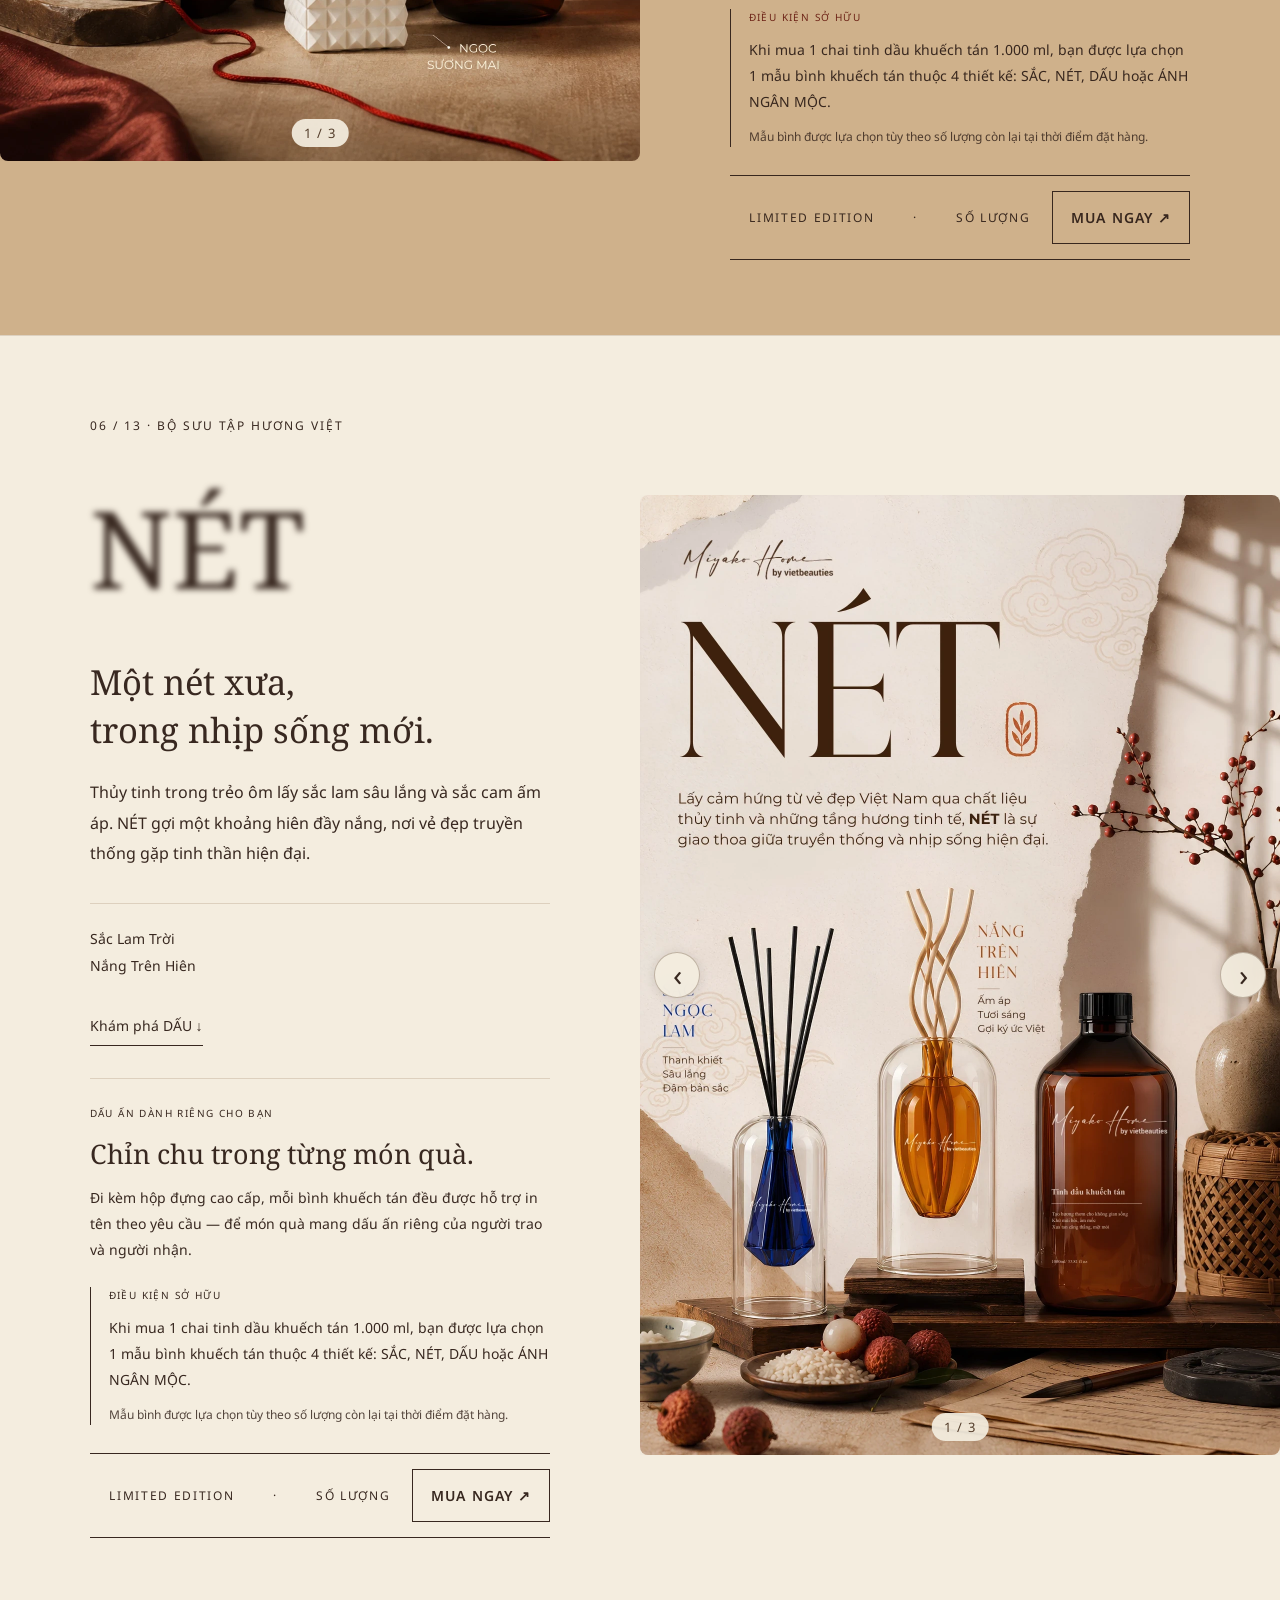
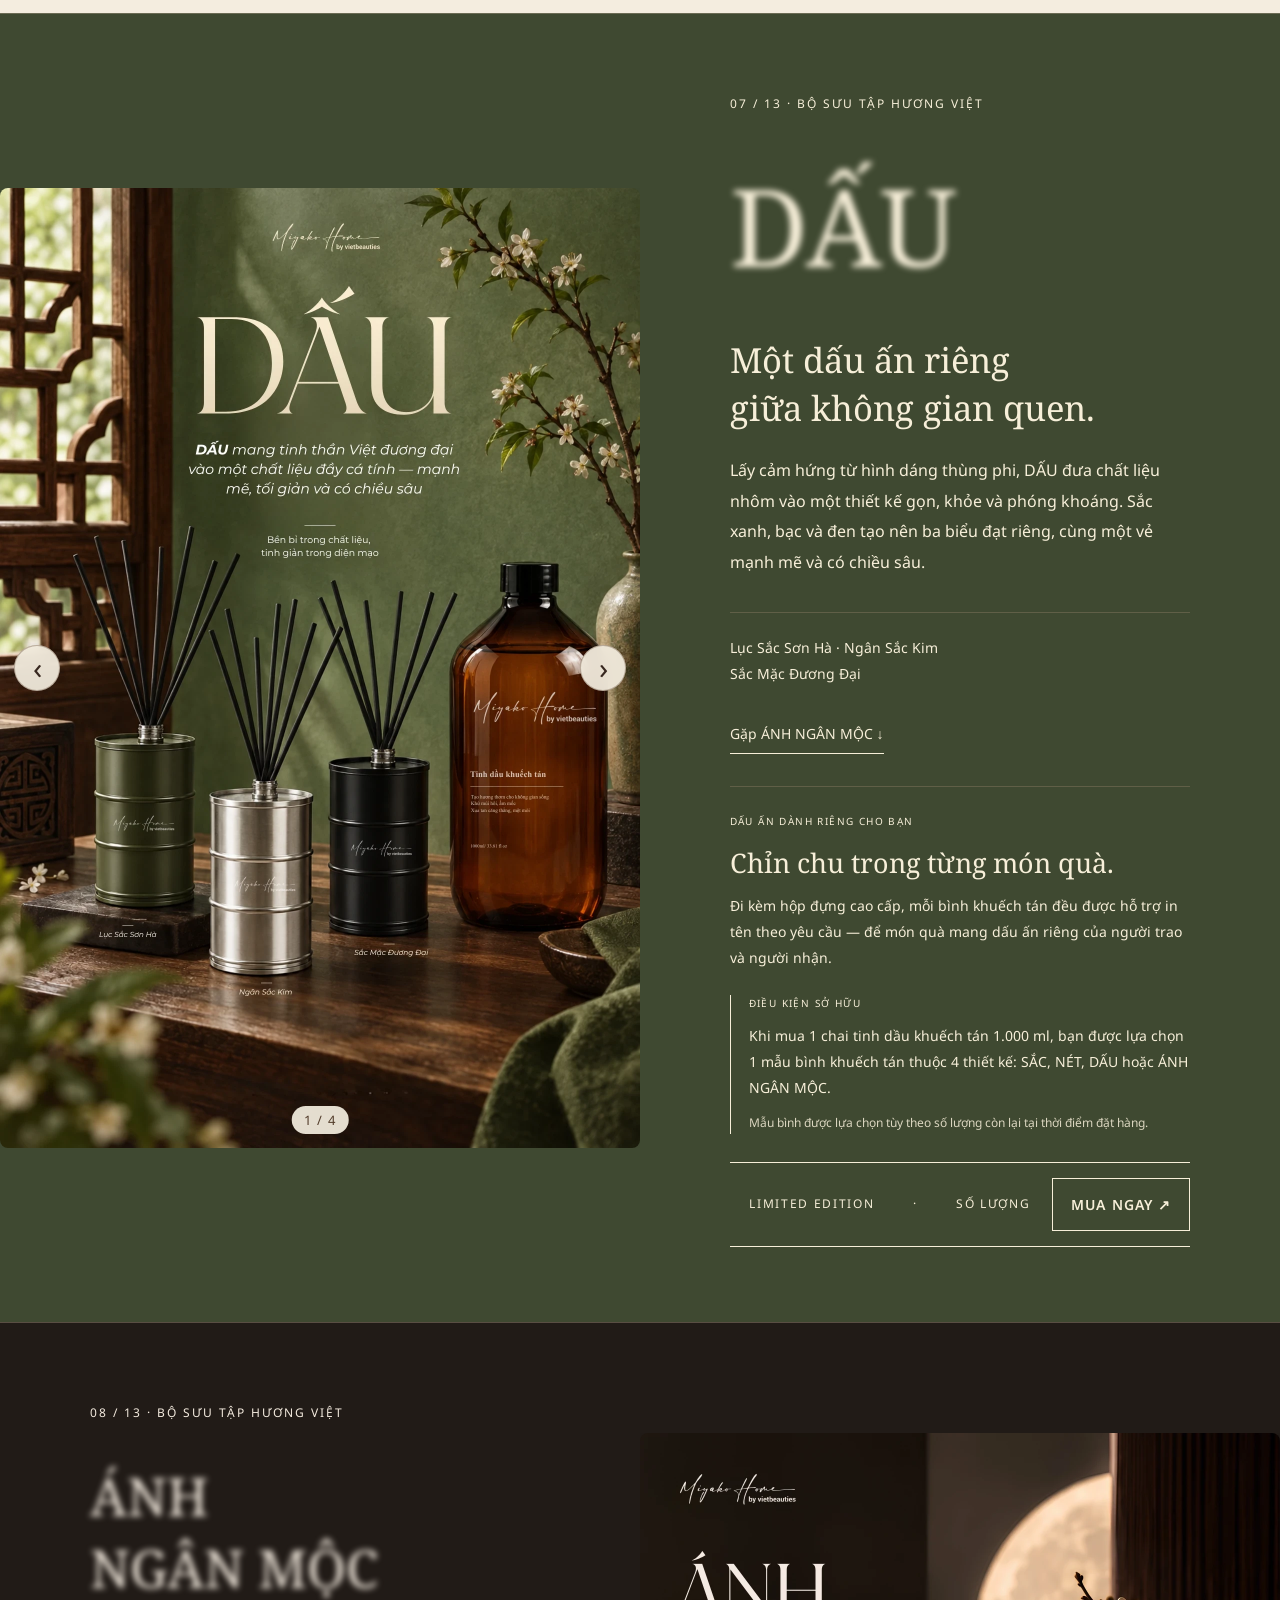
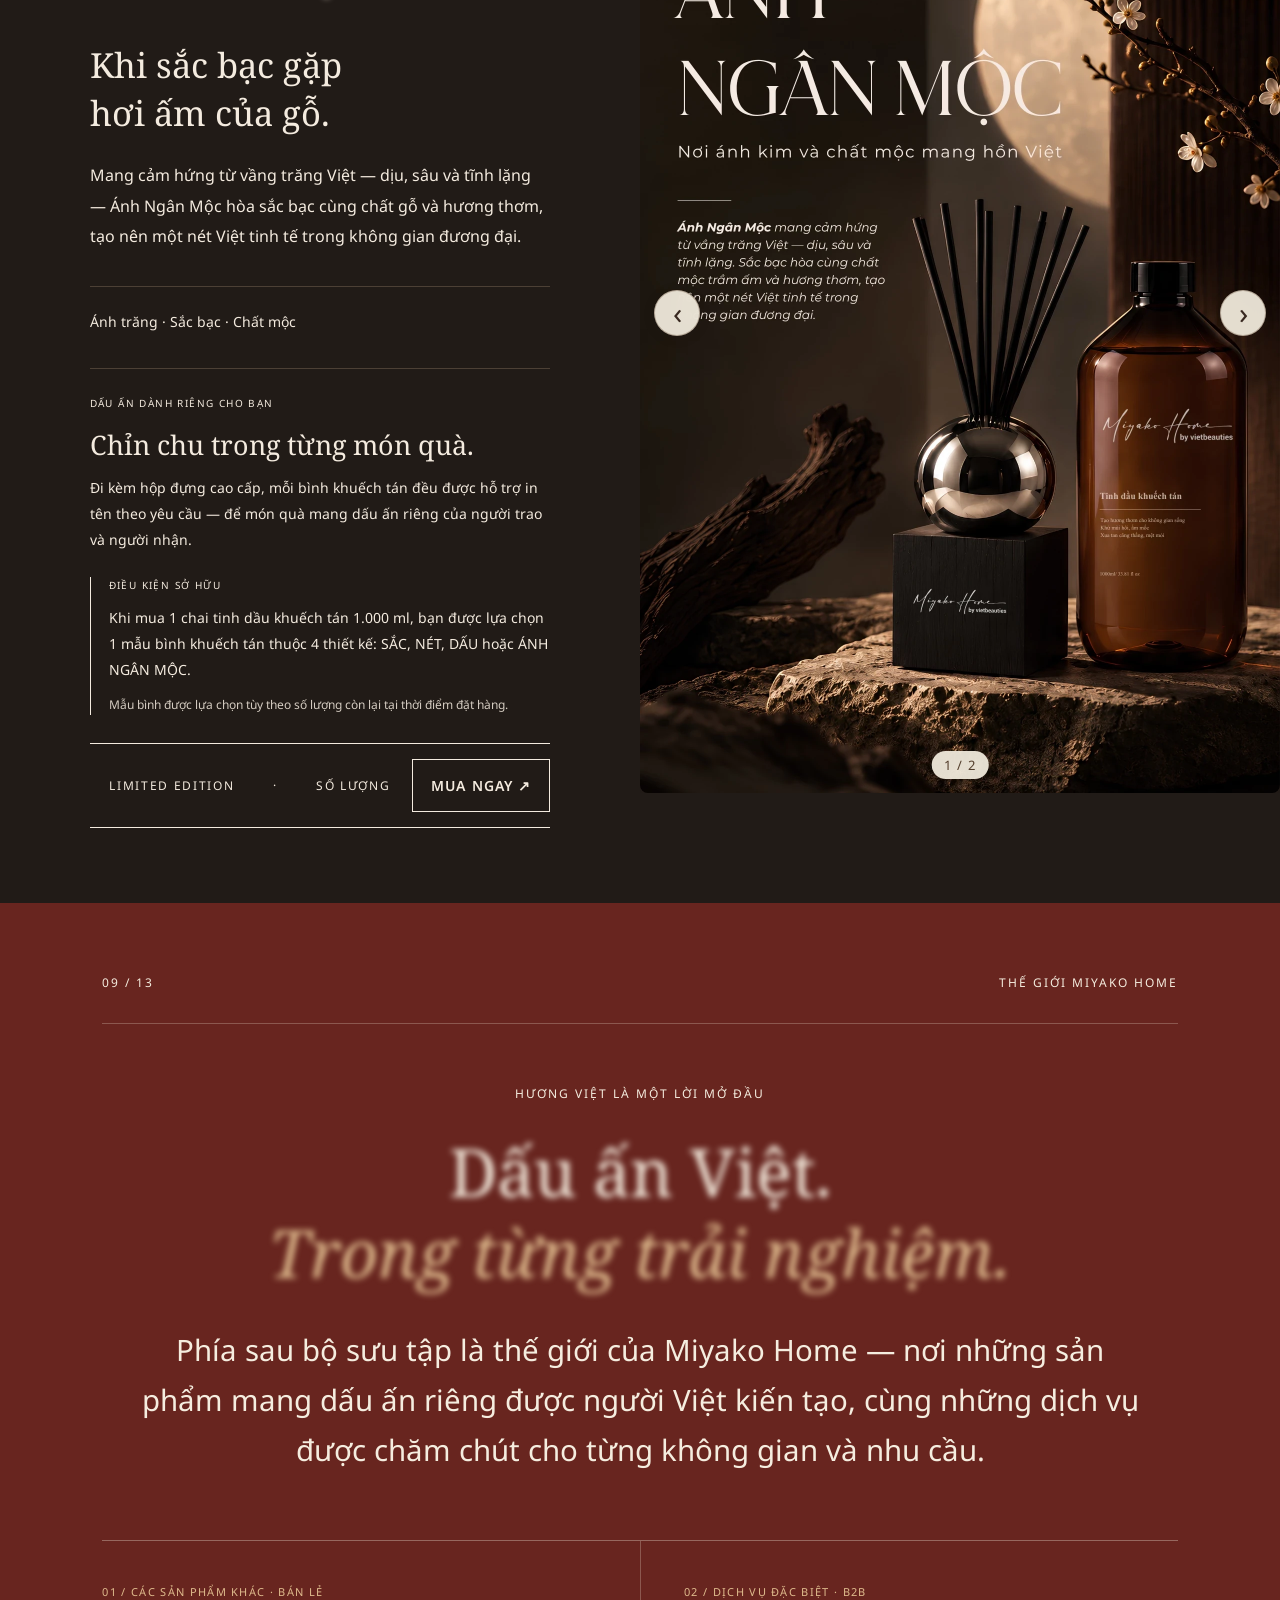
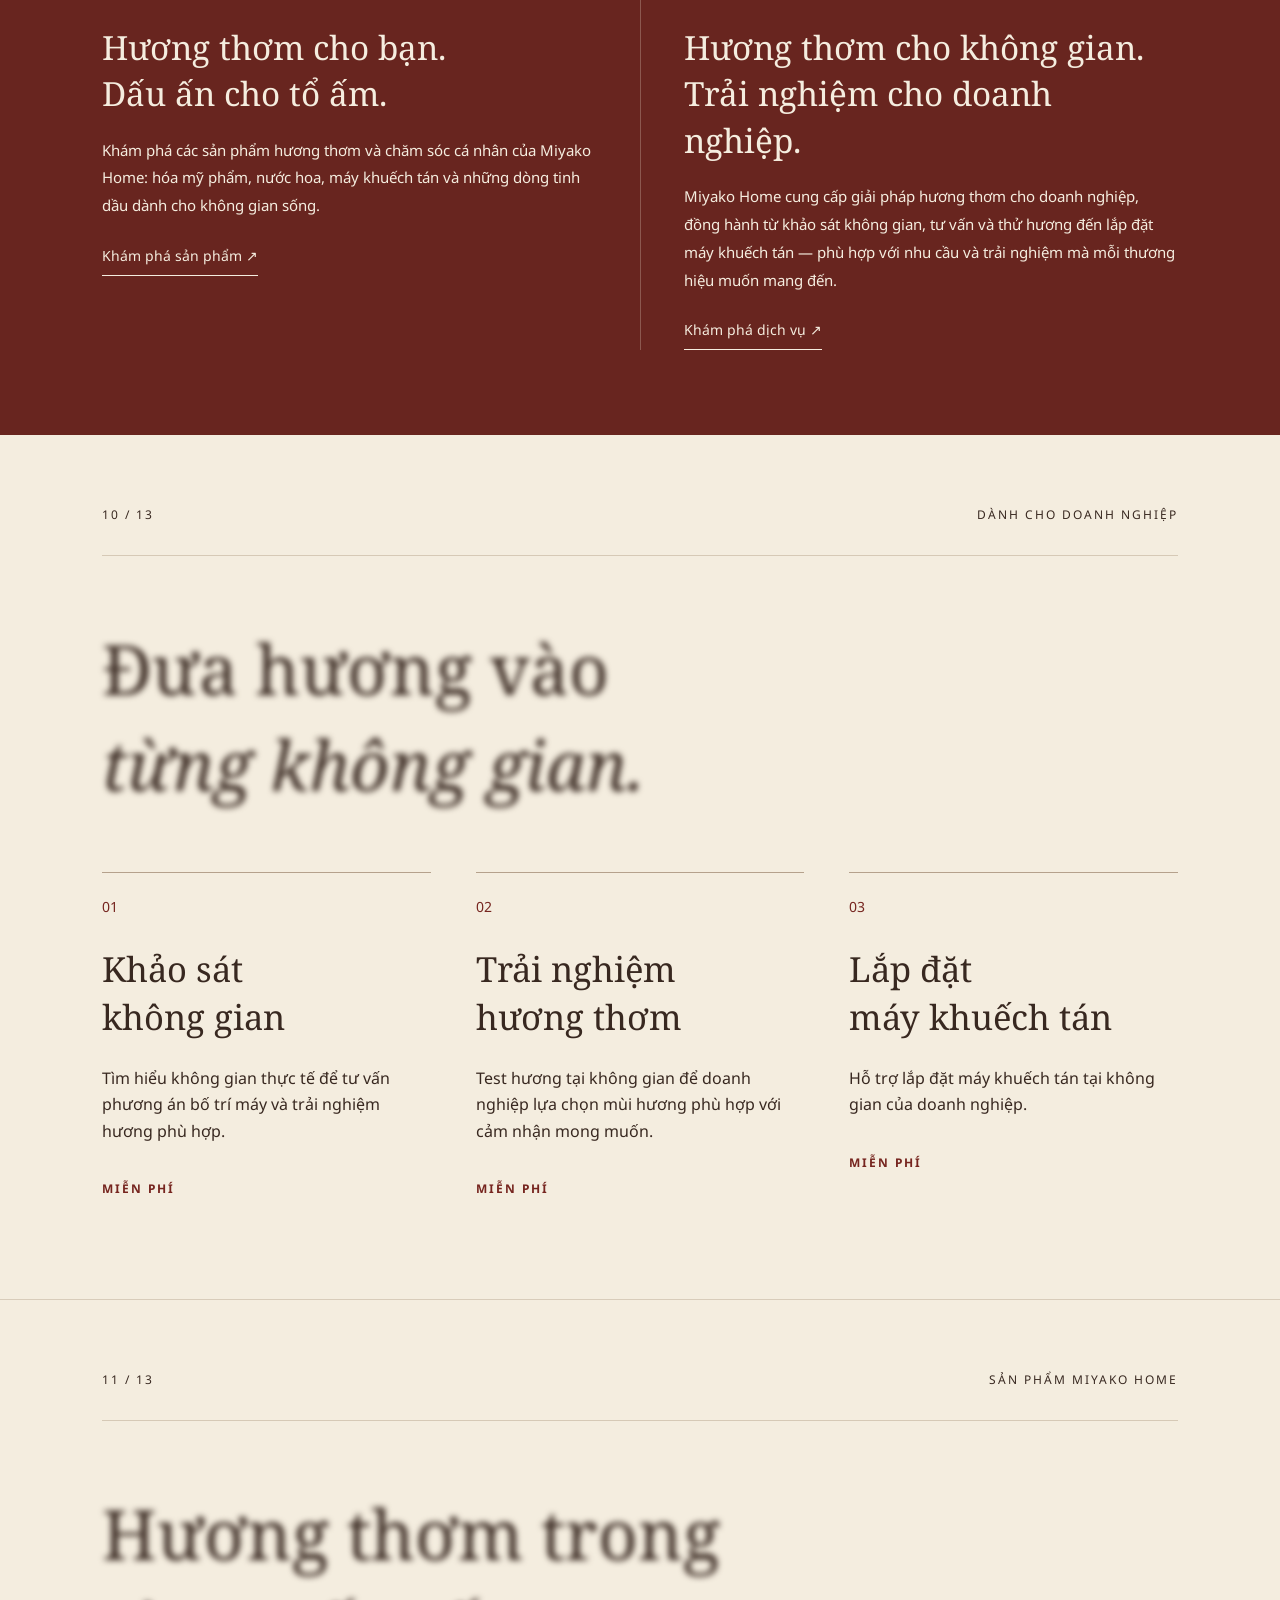
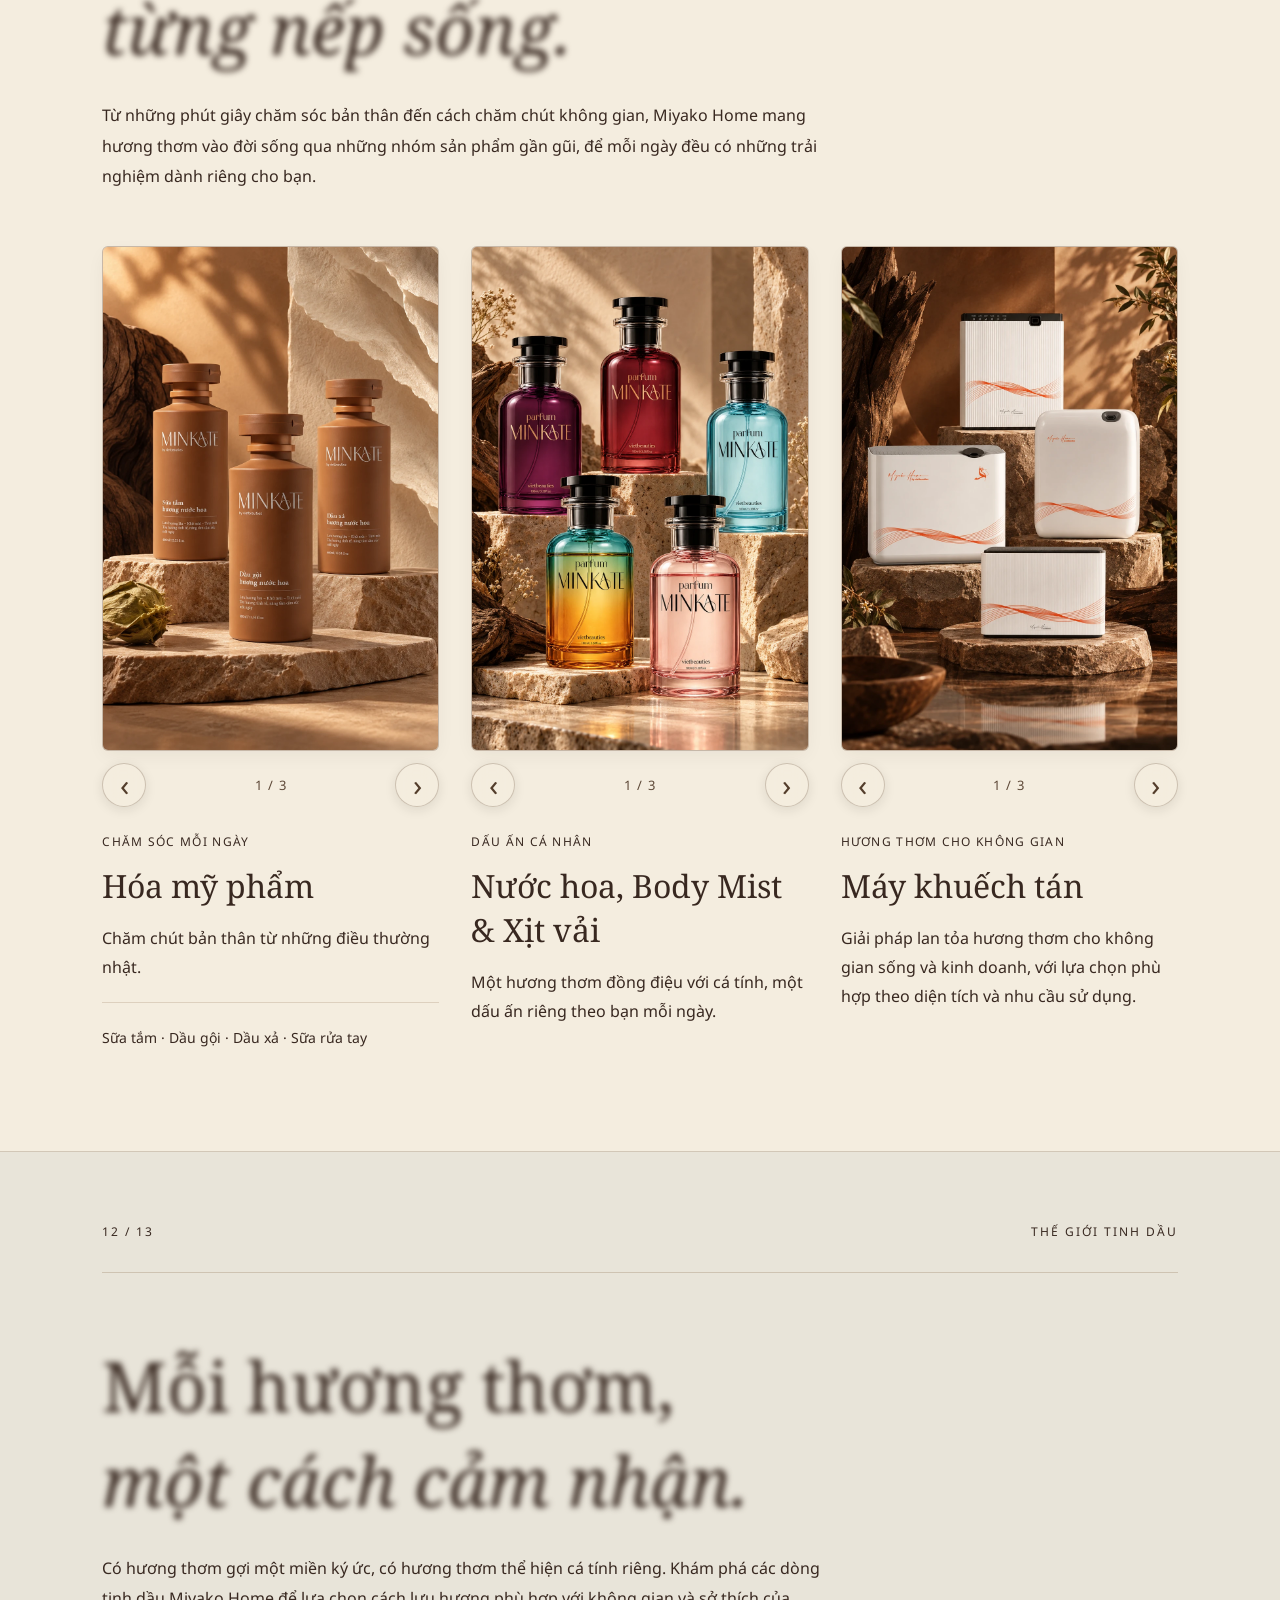
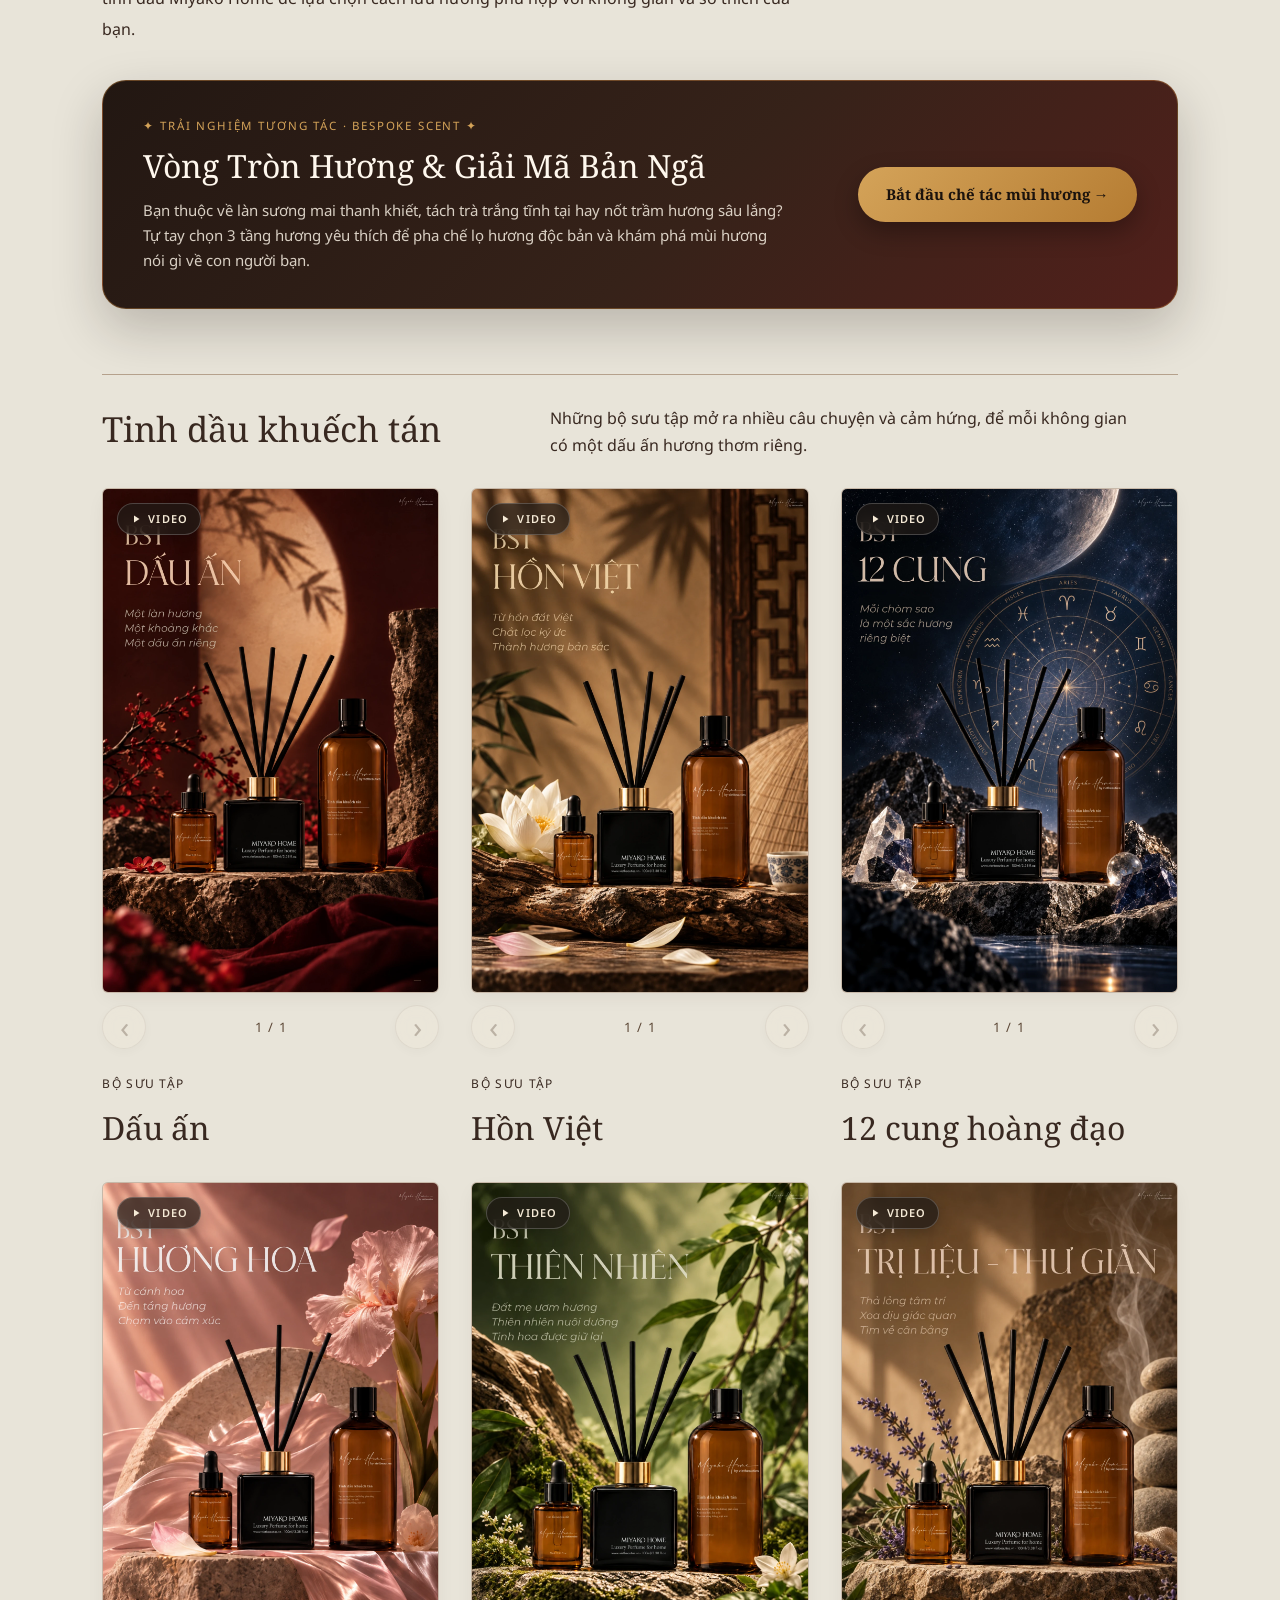
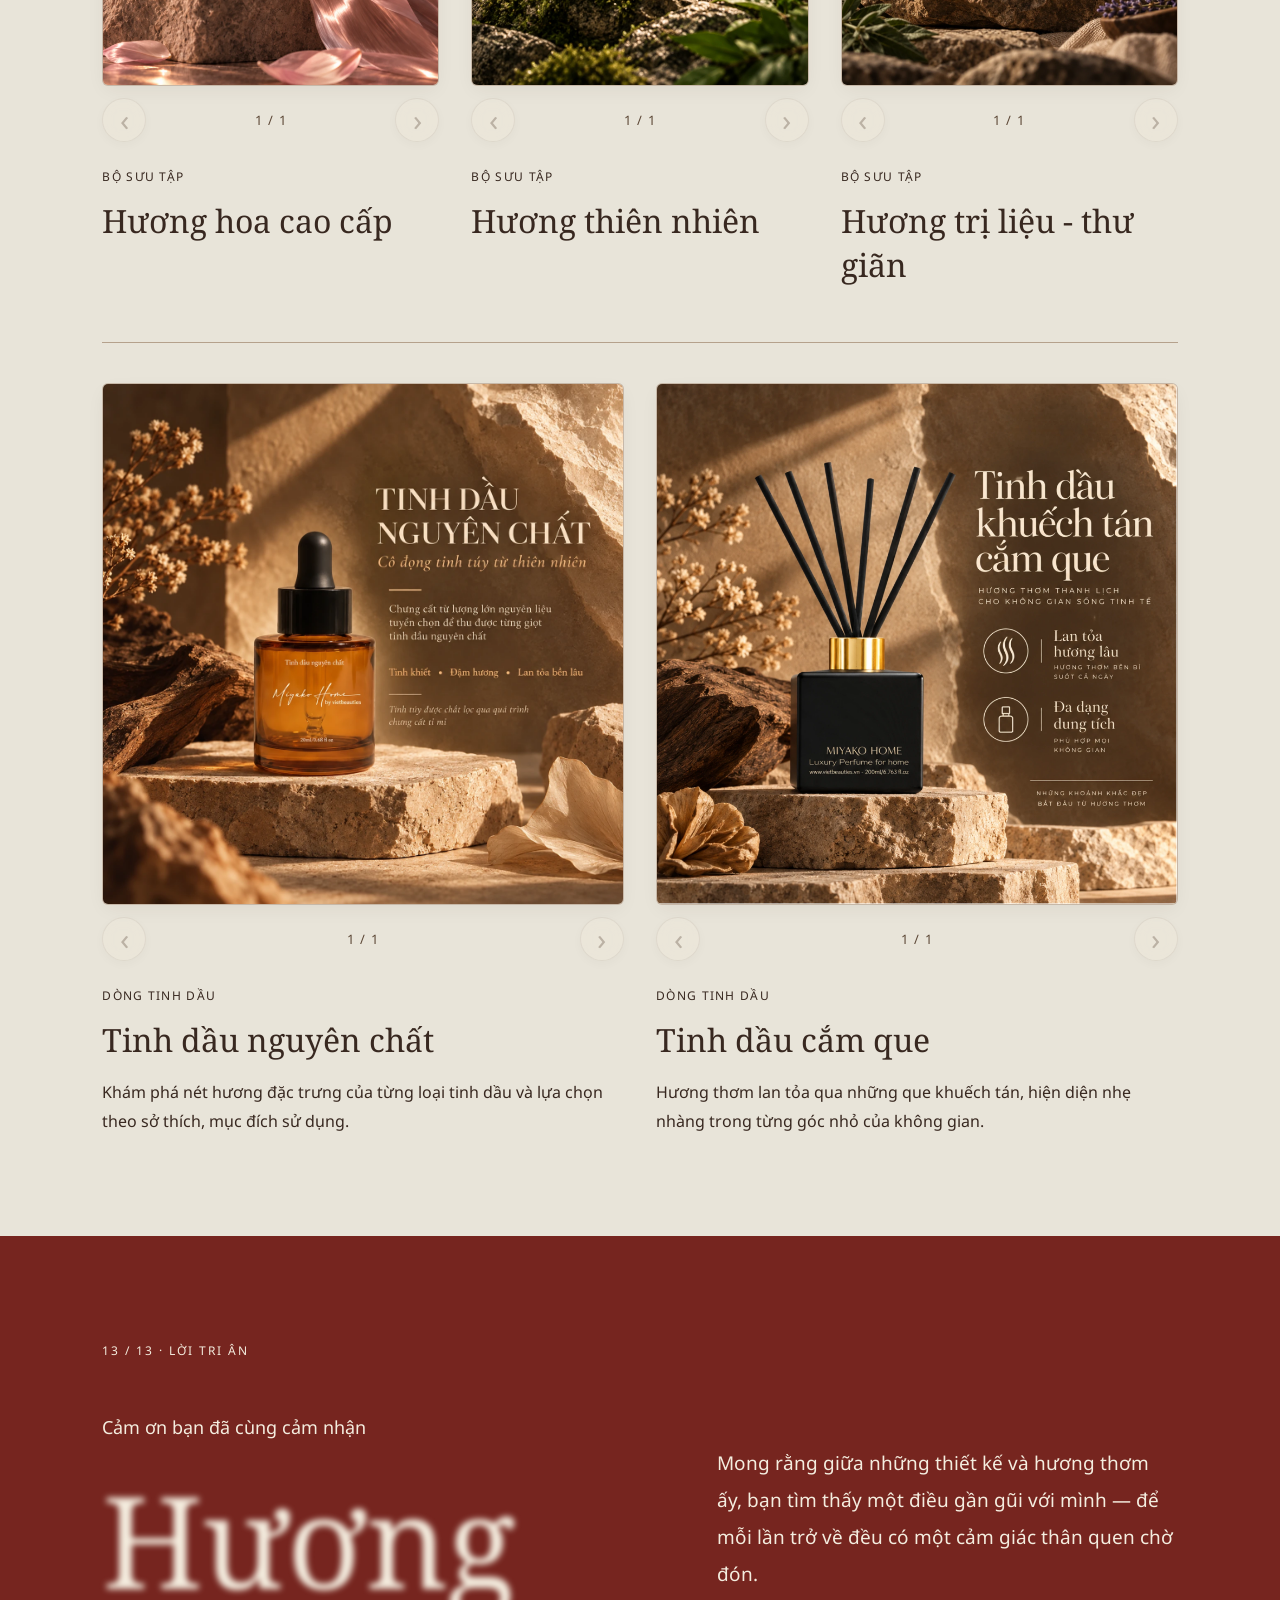
==== commit e0ed22b0: "update header" ====
--- a/index.html
+++ b/index.html
@@ -52,7 +52,8 @@
           class="mobile-bespoke-pill"
           aria-label="Chế tác hương độc bản"
         >
-          <span>✦ Chế tác</span>
+          <span class="cta-sparkle">✦</span>
+          <span>Chế tác</span>
         </a>
         <button
           id="menu-toggle"
--- a/style.css
+++ b/style.css
@@ -1533,11 +1533,6 @@
     min-height: 64px !important;
     max-height: 64px !important;
     padding: 0 16px !important;
-    background: rgba(247, 239, 226, 0.96) !important;
-    backdrop-filter: blur(14px) !important;
-    -webkit-backdrop-filter: blur(14px) !important;
-    box-shadow: 0 1px 12px rgba(54, 34, 25, 0.08) !important;
-    border-bottom: 1px solid rgba(118, 37, 31, 0.12) !important;
     position: sticky !important;
     top: 0 !important;
     z-index: 100 !important;
@@ -1580,6 +1575,7 @@
     display: inline-flex !important;
     align-items: center !important;
     justify-content: center !important;
+    gap: 7px !important;
     padding: 7px 14px !important;
     border-radius: 999px !important;
     background: linear-gradient(135deg, #76251f 0%, #521915 100%) !important;
@@ -3551,12 +3547,13 @@
 /* -------------------------------------------------- */
 /* 5. HERO VIEWPORT FIX */
 /* -------------------------------------------------- */
-/* Hero viewport fix: keep the opening background video fully clipped to the visible first screen. */
+/* Hero viewport fix: extend hero video behind transparent header to top of screen */
 #home.hero {
   display: block;
   width: 100%;
   max-width: 100%;
-  min-height: calc(100svh - var(--header-height));
+  min-height: 100svh;
+  margin-top: calc(-1 * var(--header-height, 64px));
   padding: 0;
   overflow: hidden;
 }
@@ -3565,7 +3562,8 @@
   position: relative;
   width: 100%;
   max-width: 100%;
-  min-height: calc(100svh - var(--header-height));
+  min-height: 100svh;
+  padding-top: calc(var(--header-height, 64px) + 24px);
   overflow: hidden;
   margin: 0;
 }
@@ -3583,19 +3581,19 @@
   #home.hero,
   #home .hero-copy,
   #home .hero-copy.has-video {
-    min-height: calc(100dvh - var(--header-height));
+    min-height: 100dvh;
   }
 }
 @media (max-width: 760px) {
   #home.hero {
     padding: 0 !important;
-    margin: 0;
-    min-height: calc(100svh - var(--header-height));
+    margin-top: -64px !important;
+    min-height: 100svh;
   }
   #home .hero-copy,
   #home .hero-copy.has-video {
-    min-height: calc(100svh - var(--header-height));
-    padding: clamp(30px, 7vh, 56px) 5%;
+    min-height: 100svh;
+    padding: calc(64px + 18px) 5% 36px !important;
   }
   #hero-video {
     width: 100%;
@@ -3701,39 +3699,126 @@
   text-rendering: optimizeLegibility;
 }
 
-/* Frosted glass luxury header */
+/* Transparent-to-Frosted Header on Scroll */
 header {
-  background: rgba(244, 237, 223, 0.92) !important;
-  backdrop-filter: blur(12px);
-  -webkit-backdrop-filter: blur(12px);
-  box-shadow: 0 1px 18px rgba(56, 40, 32, 0.05);
+  background: linear-gradient(
+    180deg,
+    rgba(20, 12, 9, 0.52) 0%,
+    rgba(20, 12, 9, 0.16) 65%,
+    transparent 100%
+  ) !important;
+  background-image: linear-gradient(
+    180deg,
+    rgba(20, 12, 9, 0.52) 0%,
+    rgba(20, 12, 9, 0.16) 65%,
+    transparent 100%
+  ) !important;
+  backdrop-filter: none !important;
+  -webkit-backdrop-filter: none !important;
+  border-bottom: 1px solid rgba(255, 255, 255, 0.08) !important;
+  box-shadow: none !important;
   transition:
-    background 0.3s ease,
-    box-shadow 0.3s ease;
-}
-
-header .brand img {
-  filter: contrast(1.05);
-}
-
-header nav a {
+    background 0.35s ease,
+    background-color 0.35s ease,
+    backdrop-filter 0.35s ease,
+    -webkit-backdrop-filter 0.35s ease,
+    border-color 0.35s ease,
+    box-shadow 0.35s ease;
+}
+
+header nav.desktop-nav a {
+  color: #fff8ee !important;
+  text-shadow: 0 1px 5px rgba(0, 0, 0, 0.6);
   position: relative;
-  transition: color 0.3s ease;
-}
-
-header nav a::after {
+  transition:
+    color 0.25s ease,
+    text-shadow 0.25s ease,
+    border-color 0.25s ease;
+}
+
+header nav.desktop-nav a:hover,
+header nav.desktop-nav a:focus-visible {
+  color: #d4a359 !important;
+}
+
+header nav.desktop-nav a::after {
   content: "";
   position: absolute;
   bottom: -4px;
   left: 0;
   width: 0;
   height: 1.5px;
-  background: var(--wine);
+  background: #d4a359;
   transition: width 0.3s ease;
 }
 
-header nav a:hover::after {
+header nav.desktop-nav a:hover::after {
   width: 100%;
+}
+
+header #brand-logo {
+  filter: brightness(1.15) drop-shadow(0 2px 6px rgba(0, 0, 0, 0.5));
+  transition: filter 0.35s ease;
+}
+
+header .menu-toggle-btn {
+  color: #fff8ee !important;
+  transition:
+    opacity 0.2s ease,
+    color 0.3s ease !important;
+}
+
+header .menu-toggle-btn .hamburger-bar {
+  background-color: #fff8ee !important;
+  box-shadow: 0 1px 4px rgba(0, 0, 0, 0.6);
+  transition:
+    transform 0.28s cubic-bezier(0.16, 1, 0.3, 1),
+    opacity 0.2s ease,
+    background-color 0.35s ease,
+    box-shadow 0.35s ease !important;
+}
+
+/* Scrolled state: frosted luxury cream background */
+header.header-scrolled {
+  background: rgba(247, 239, 226, 0.96) !important;
+  background-image: none !important;
+  backdrop-filter: blur(14px) !important;
+  -webkit-backdrop-filter: blur(14px) !important;
+  border-bottom: 1px solid rgba(118, 37, 31, 0.12) !important;
+  box-shadow: 0 1px 14px rgba(54, 34, 25, 0.08) !important;
+}
+
+header.header-scrolled nav.desktop-nav a {
+  color: #38271e !important;
+  text-shadow: none !important;
+}
+
+header.header-scrolled nav.desktop-nav a:hover,
+header.header-scrolled nav.desktop-nav a:focus-visible {
+  color: #7a201d !important;
+}
+
+header.header-scrolled nav.desktop-nav a::after {
+  background: var(--wine, #76251f);
+}
+
+header.header-scrolled #brand-logo {
+  filter: none !important;
+}
+
+header.header-scrolled .menu-toggle-btn {
+  color: #38271e !important;
+}
+
+header.header-scrolled .menu-toggle-btn .hamburger-bar {
+  background-color: #38271e !important;
+  box-shadow: none !important;
+}
+
+/* Editing mode: always solid */
+body.editing header {
+  background: #f5f1e8 !important;
+  backdrop-filter: none !important;
 }
 
 /* Image Slot & Product Presentation Upgrades */
@@ -3897,11 +3982,21 @@
 }
 
 /* Bespoke Scent Mini-Game CTA & Banner */
+.cta-sparkle {
+  display: inline-block;
+  margin-right: 7px;
+  color: #d4a359;
+  font-size: 14px;
+  line-height: 1;
+}
+
 @media (min-width: 921px) {
-  header nav a.nav-bespoke-cta {
+  header nav a.nav-bespoke-cta,
+  header nav.desktop-nav a.nav-bespoke-cta {
     display: inline-flex;
     align-items: center;
     justify-content: center;
+    gap: 7px;
     padding: 8px 18px;
     border-radius: 999px;
     background: var(--wine, #76251f);
@@ -3916,7 +4011,8 @@
     line-height: 1;
   }
 
-  header nav a.nav-bespoke-cta:hover {
+  header nav a.nav-bespoke-cta:hover,
+  header nav.desktop-nav a.nav-bespoke-cta:hover {
     background: #5a1b16;
     border-color: #5a1b16;
     color: #ffffff !important;
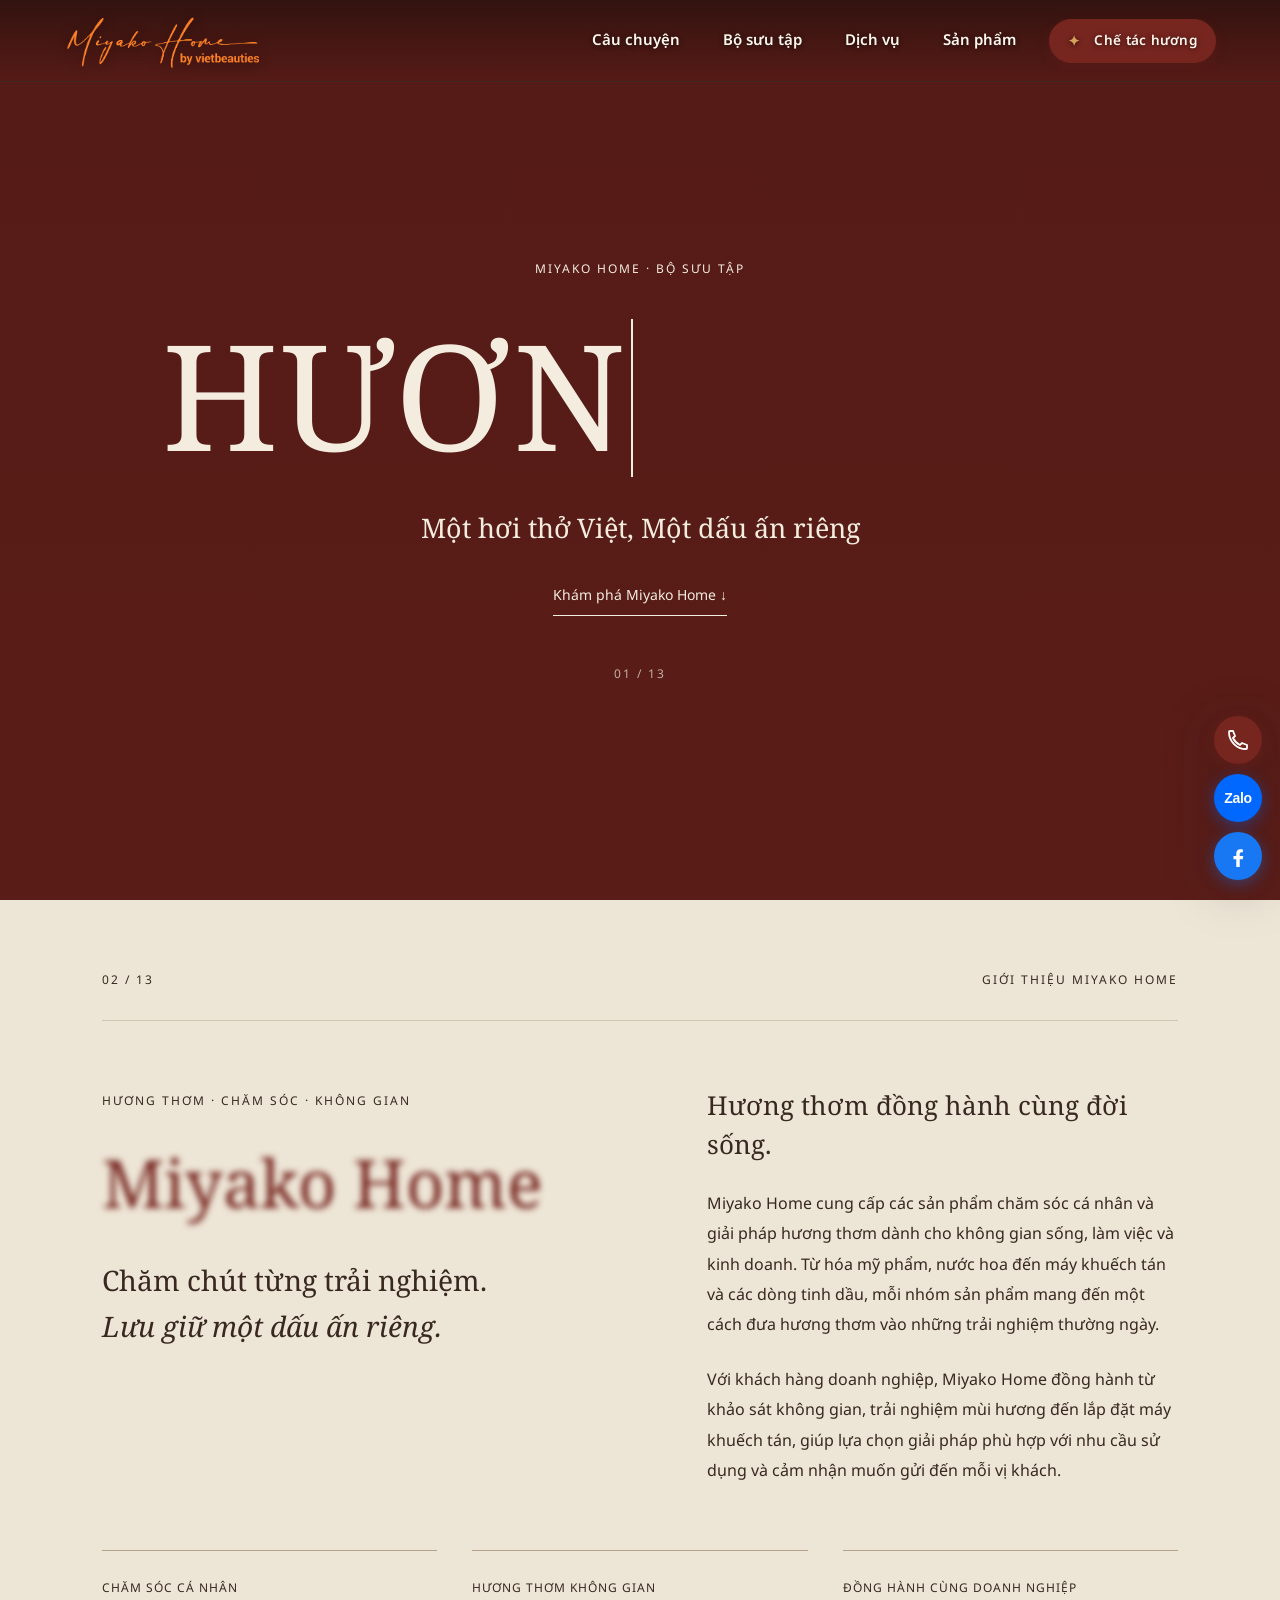
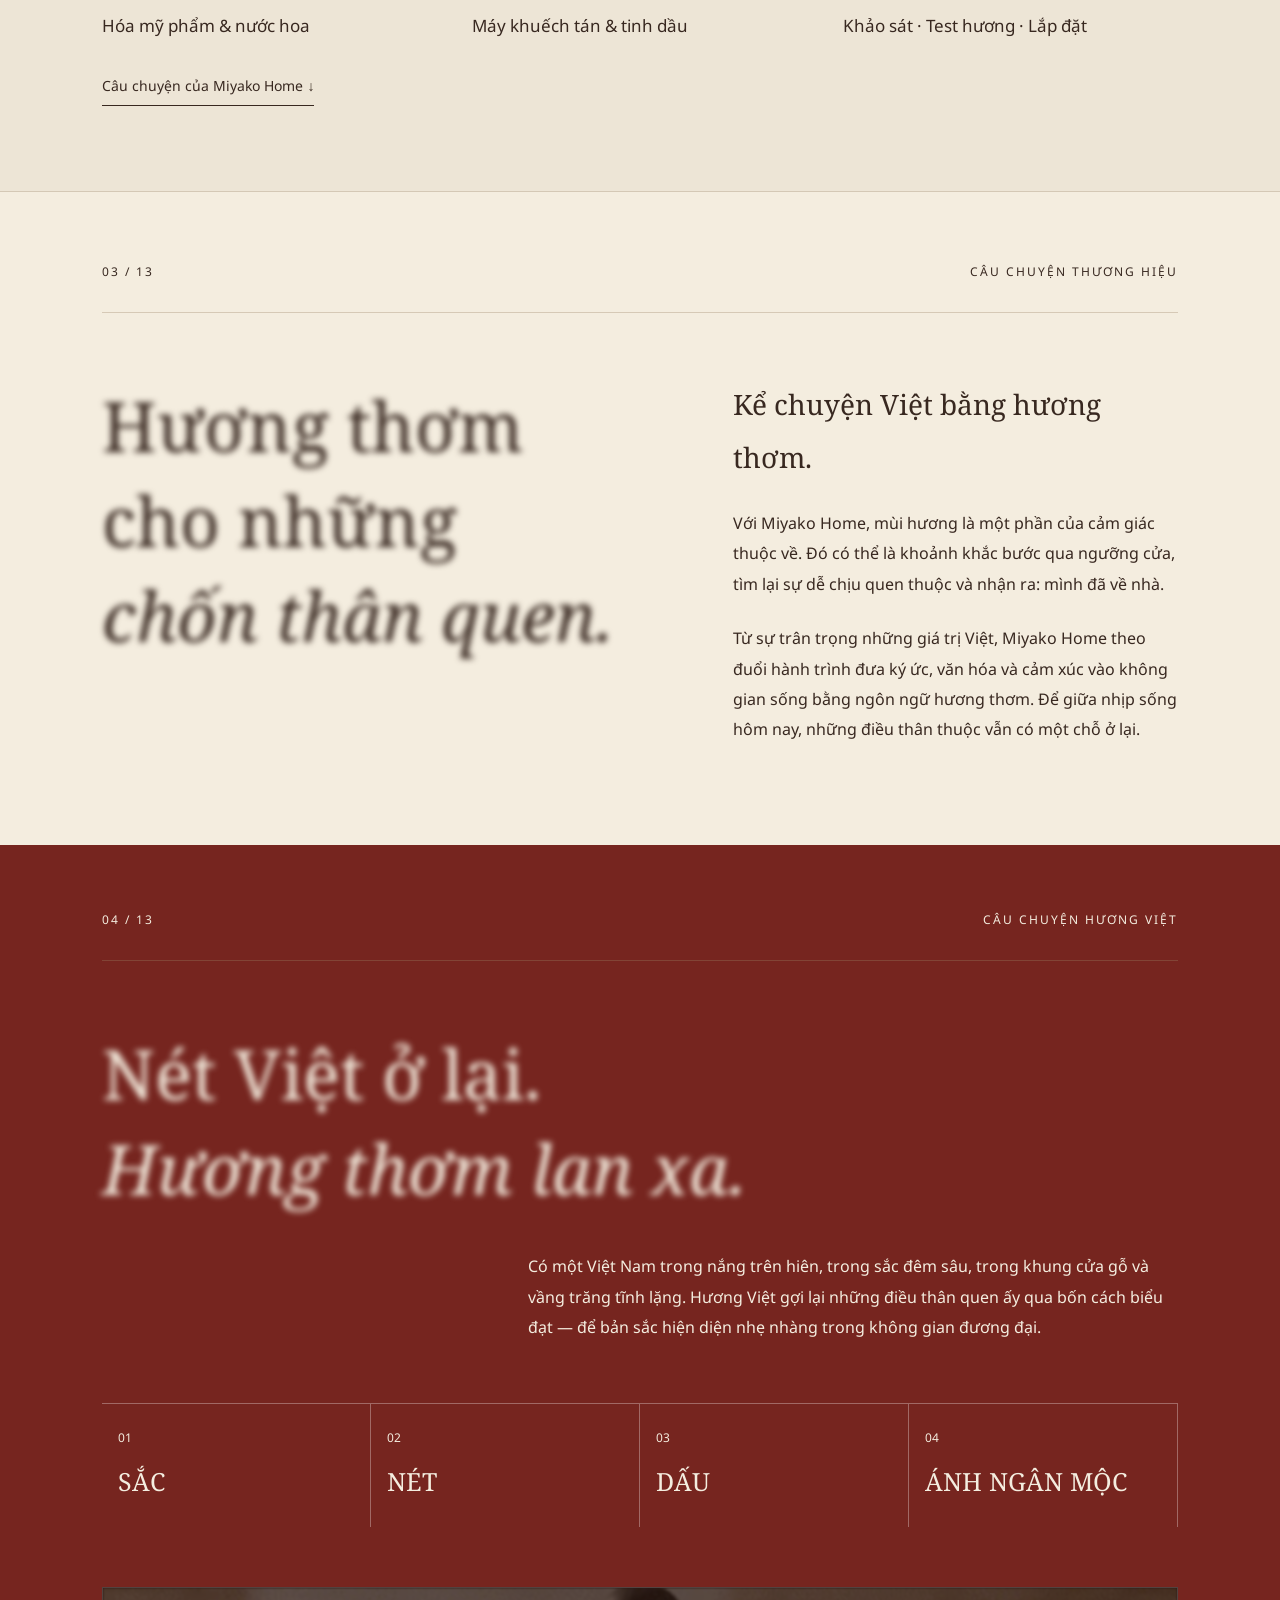
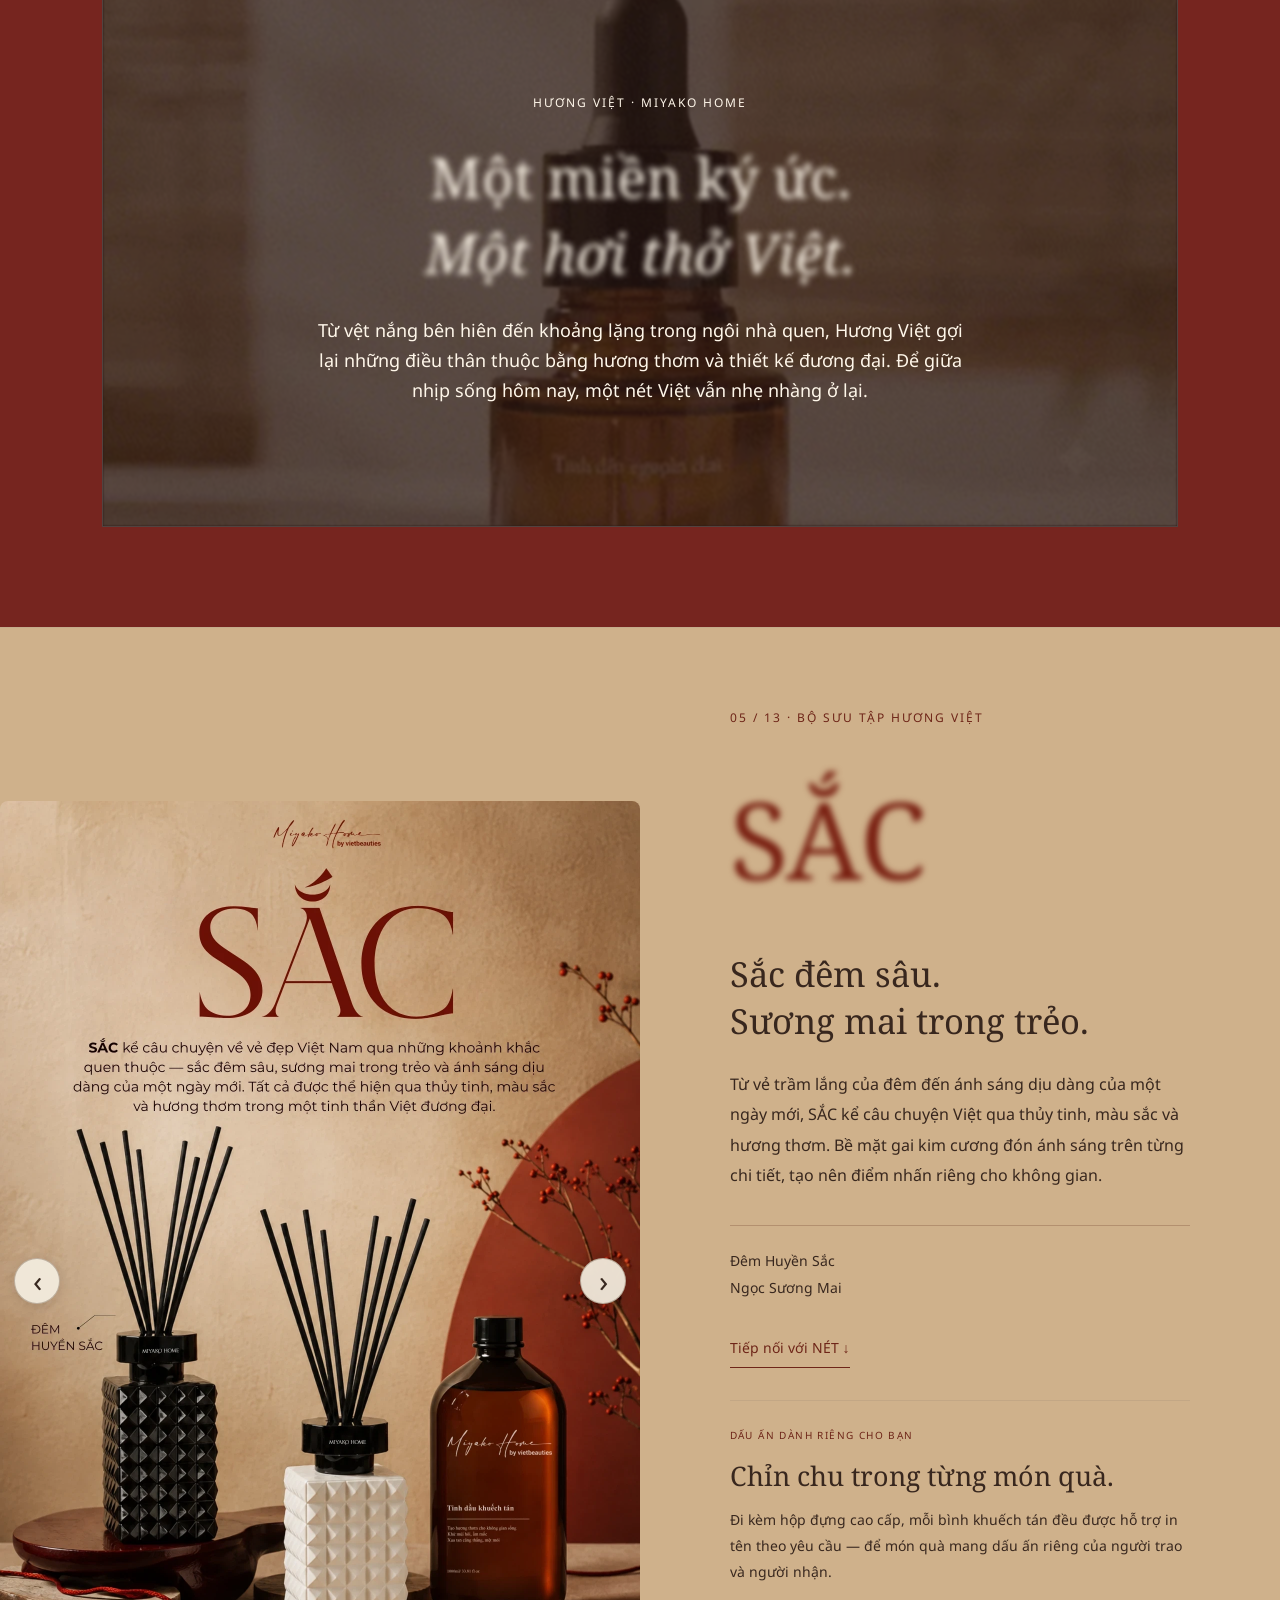
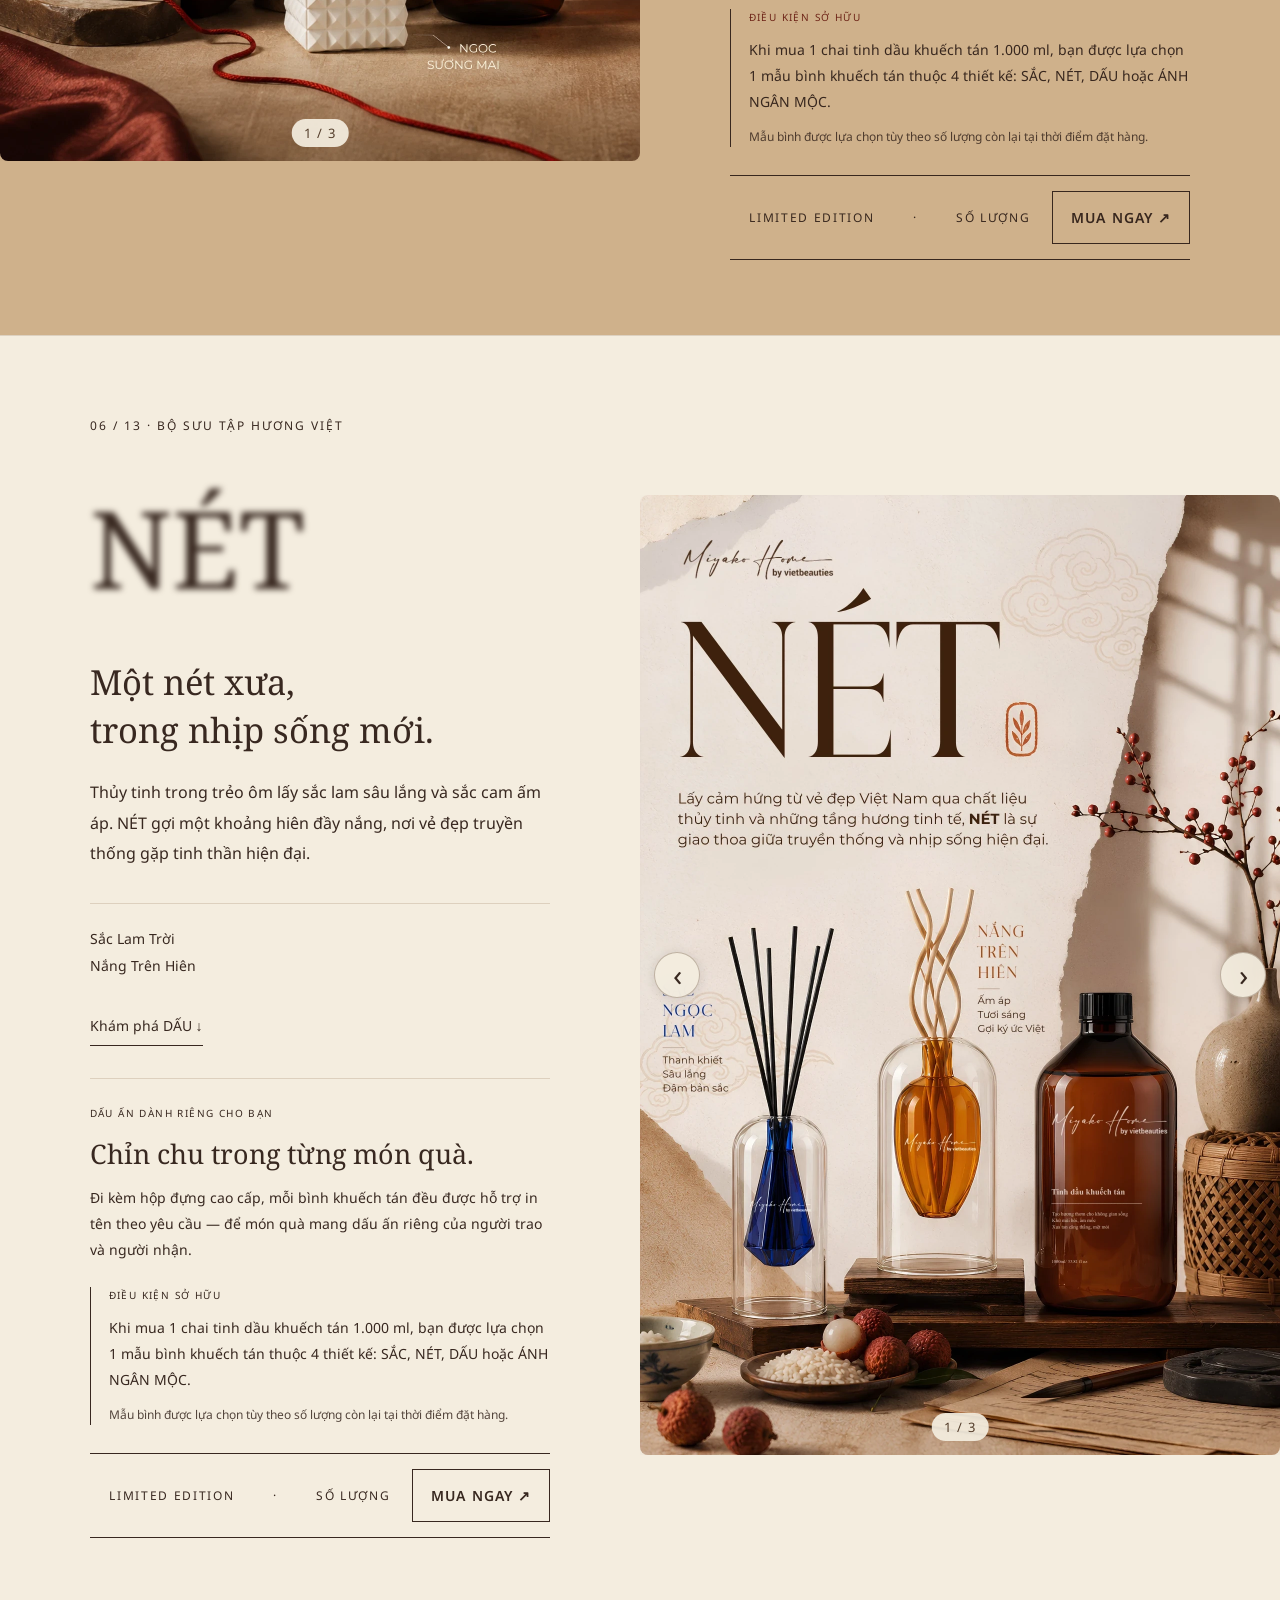
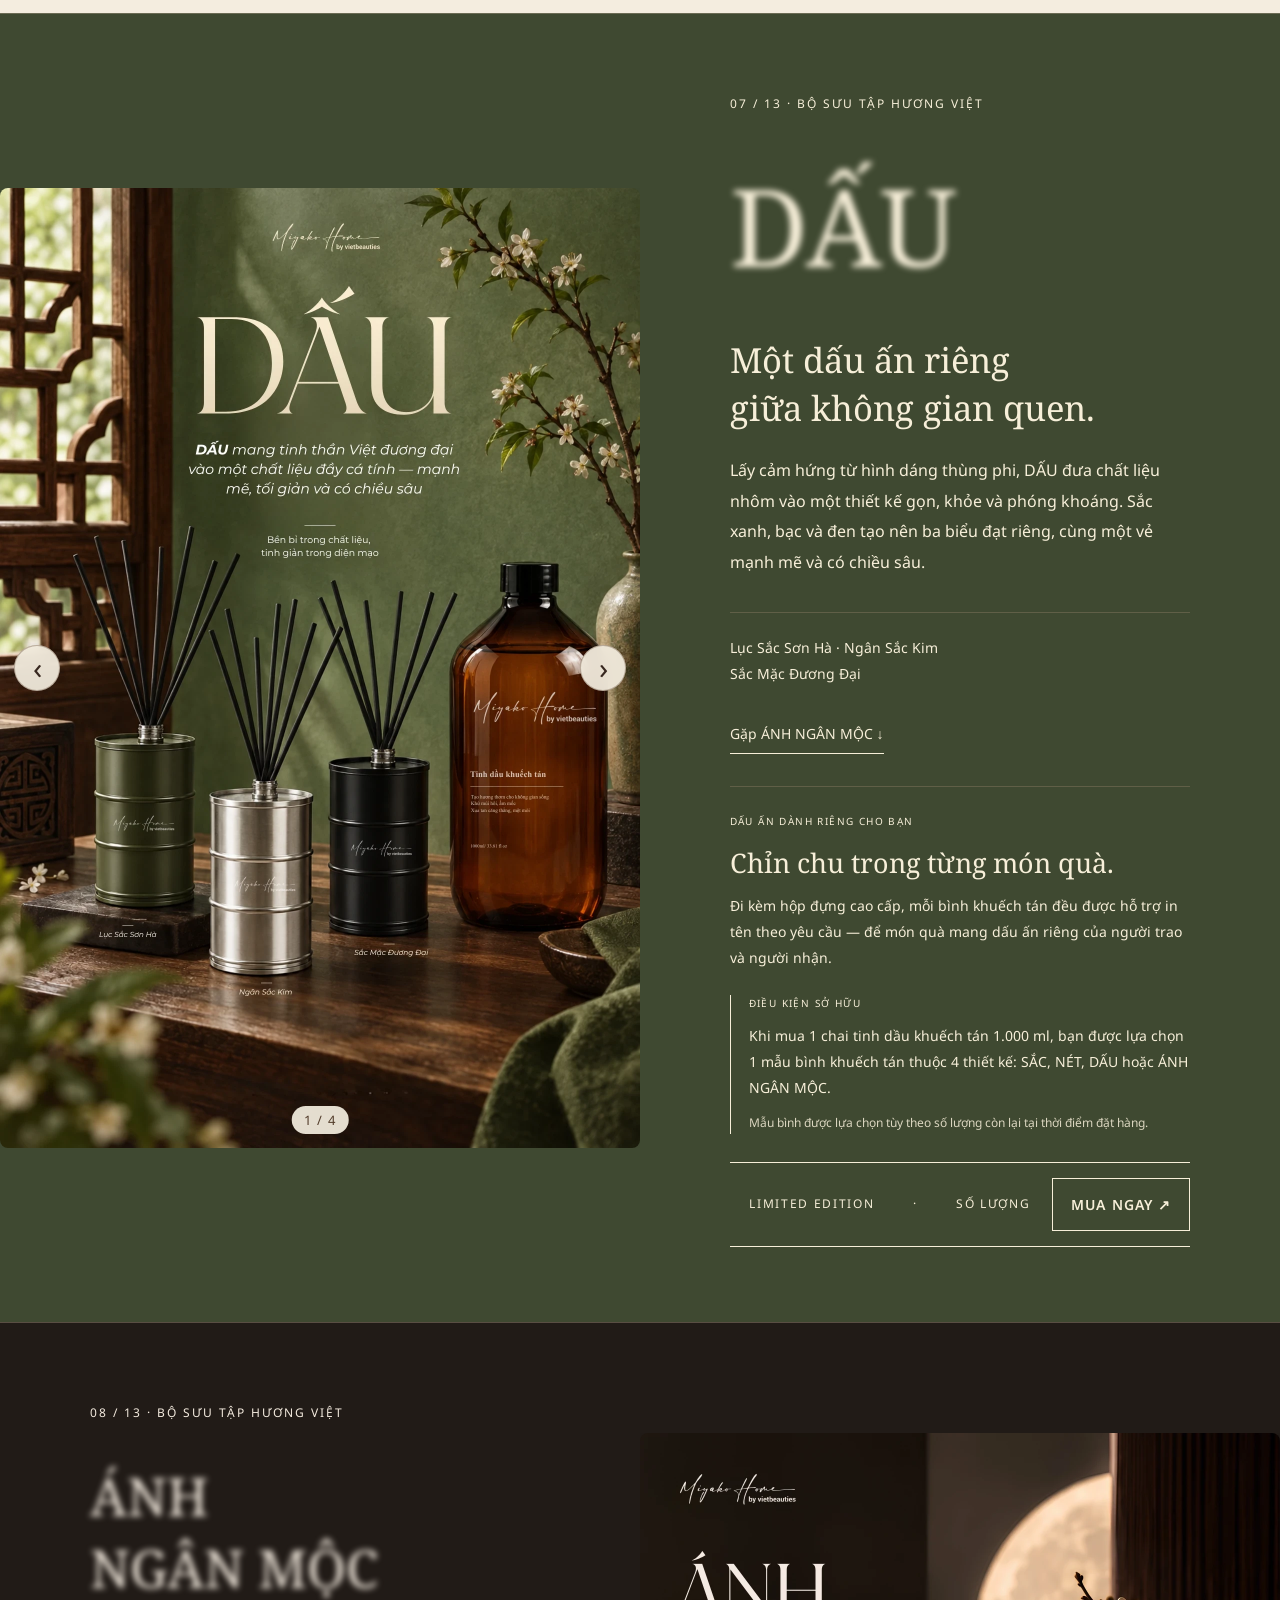
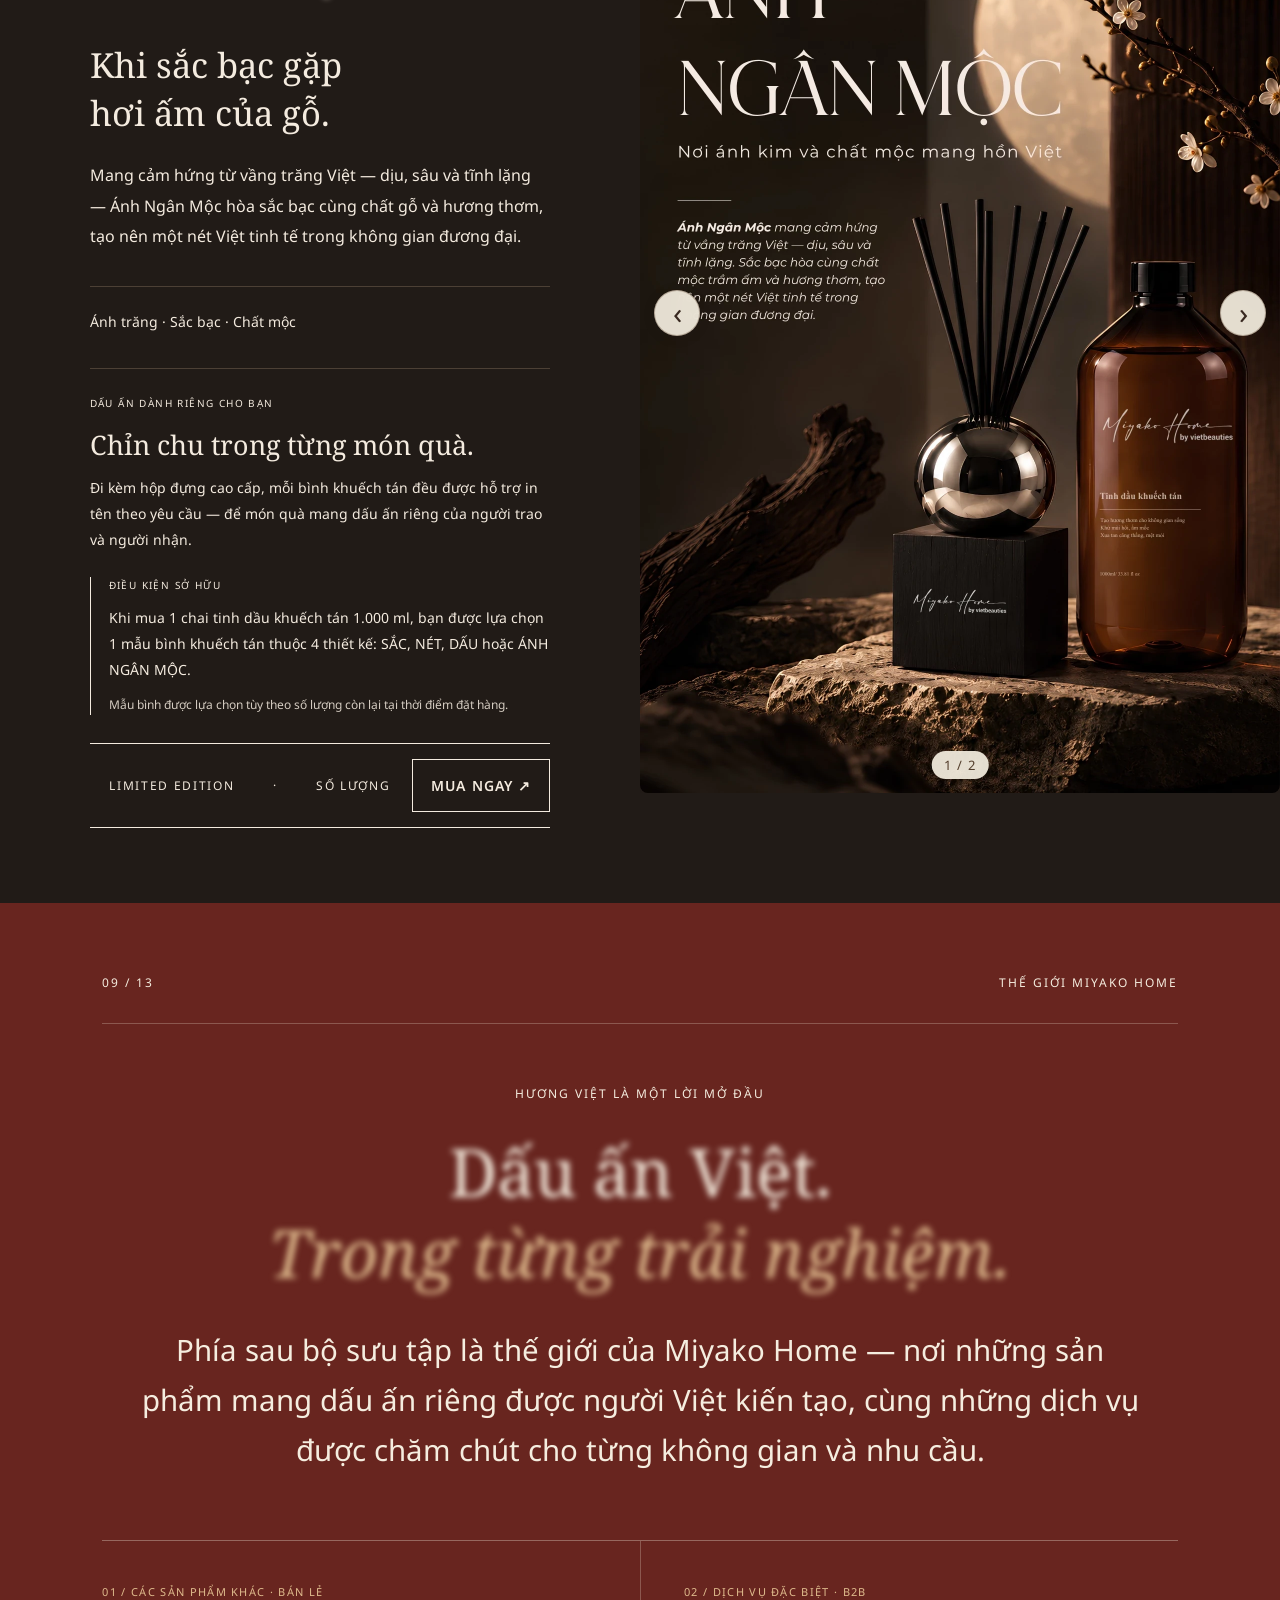
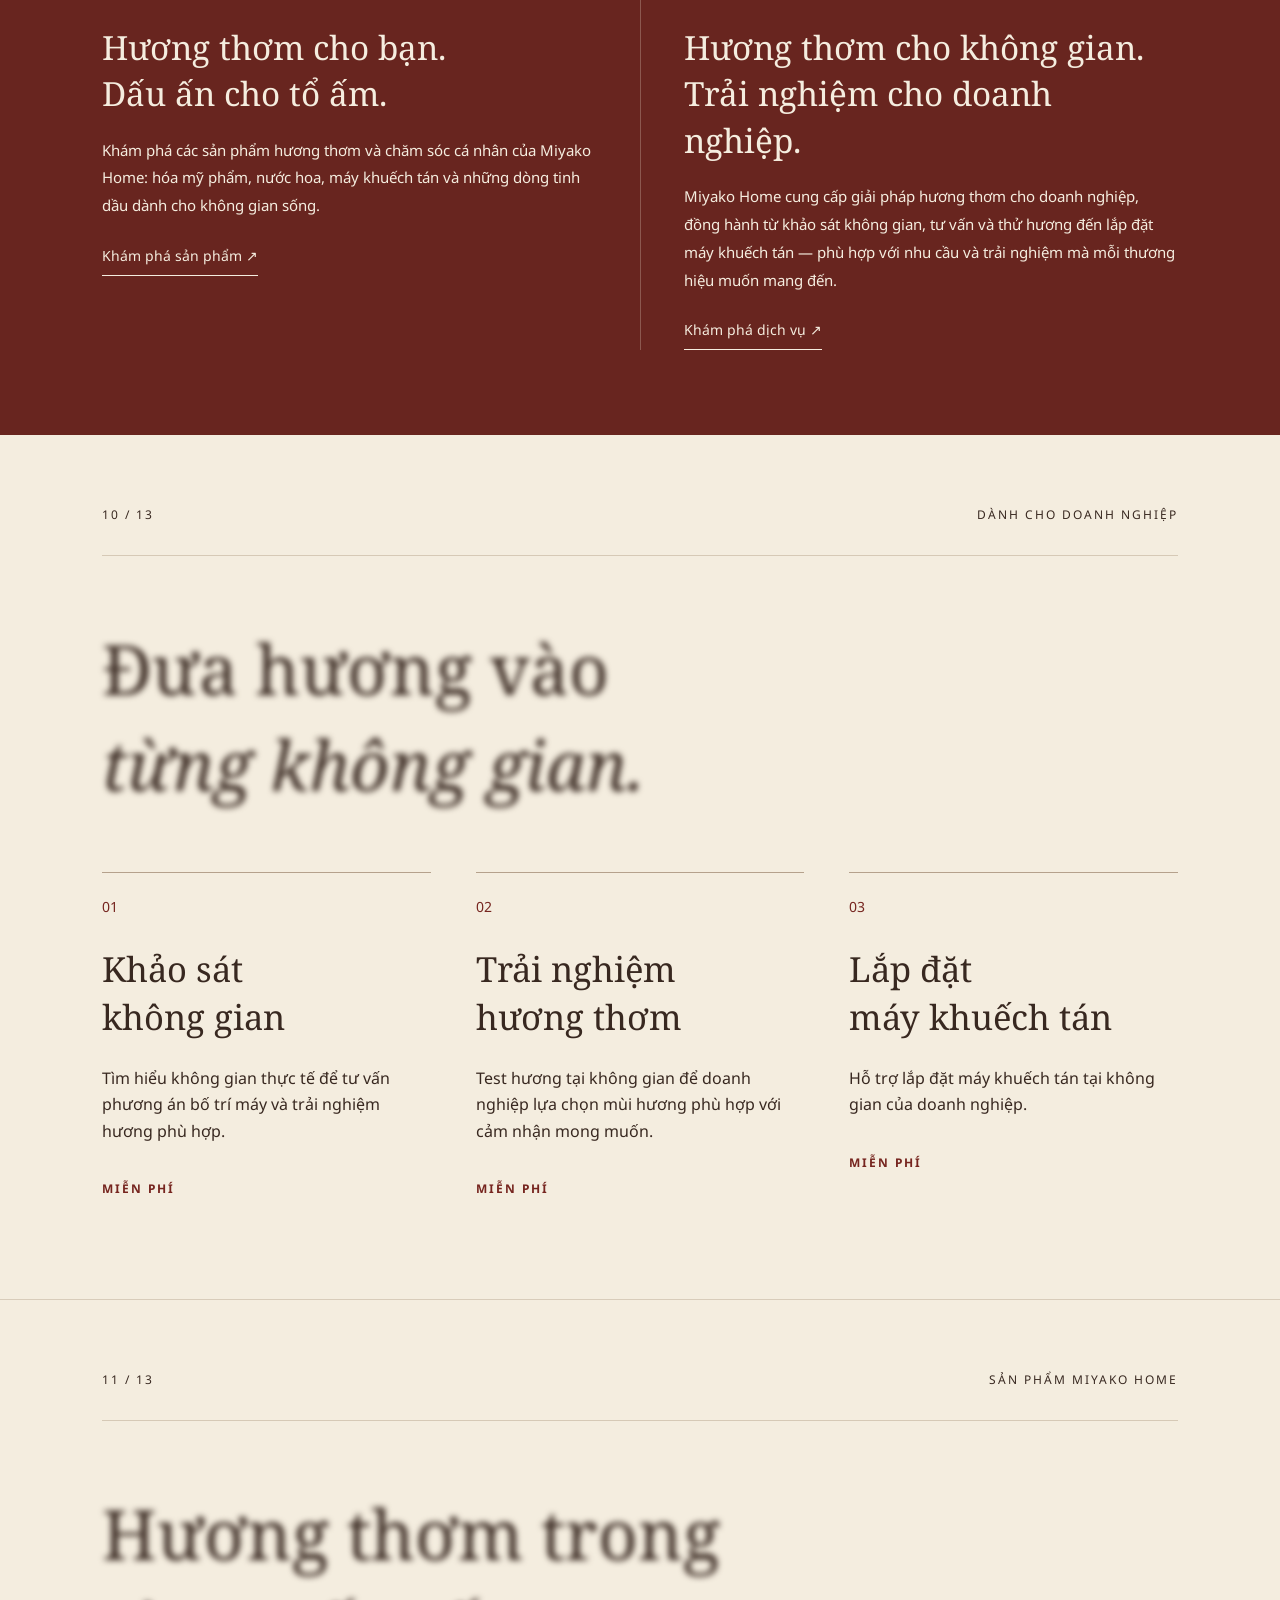
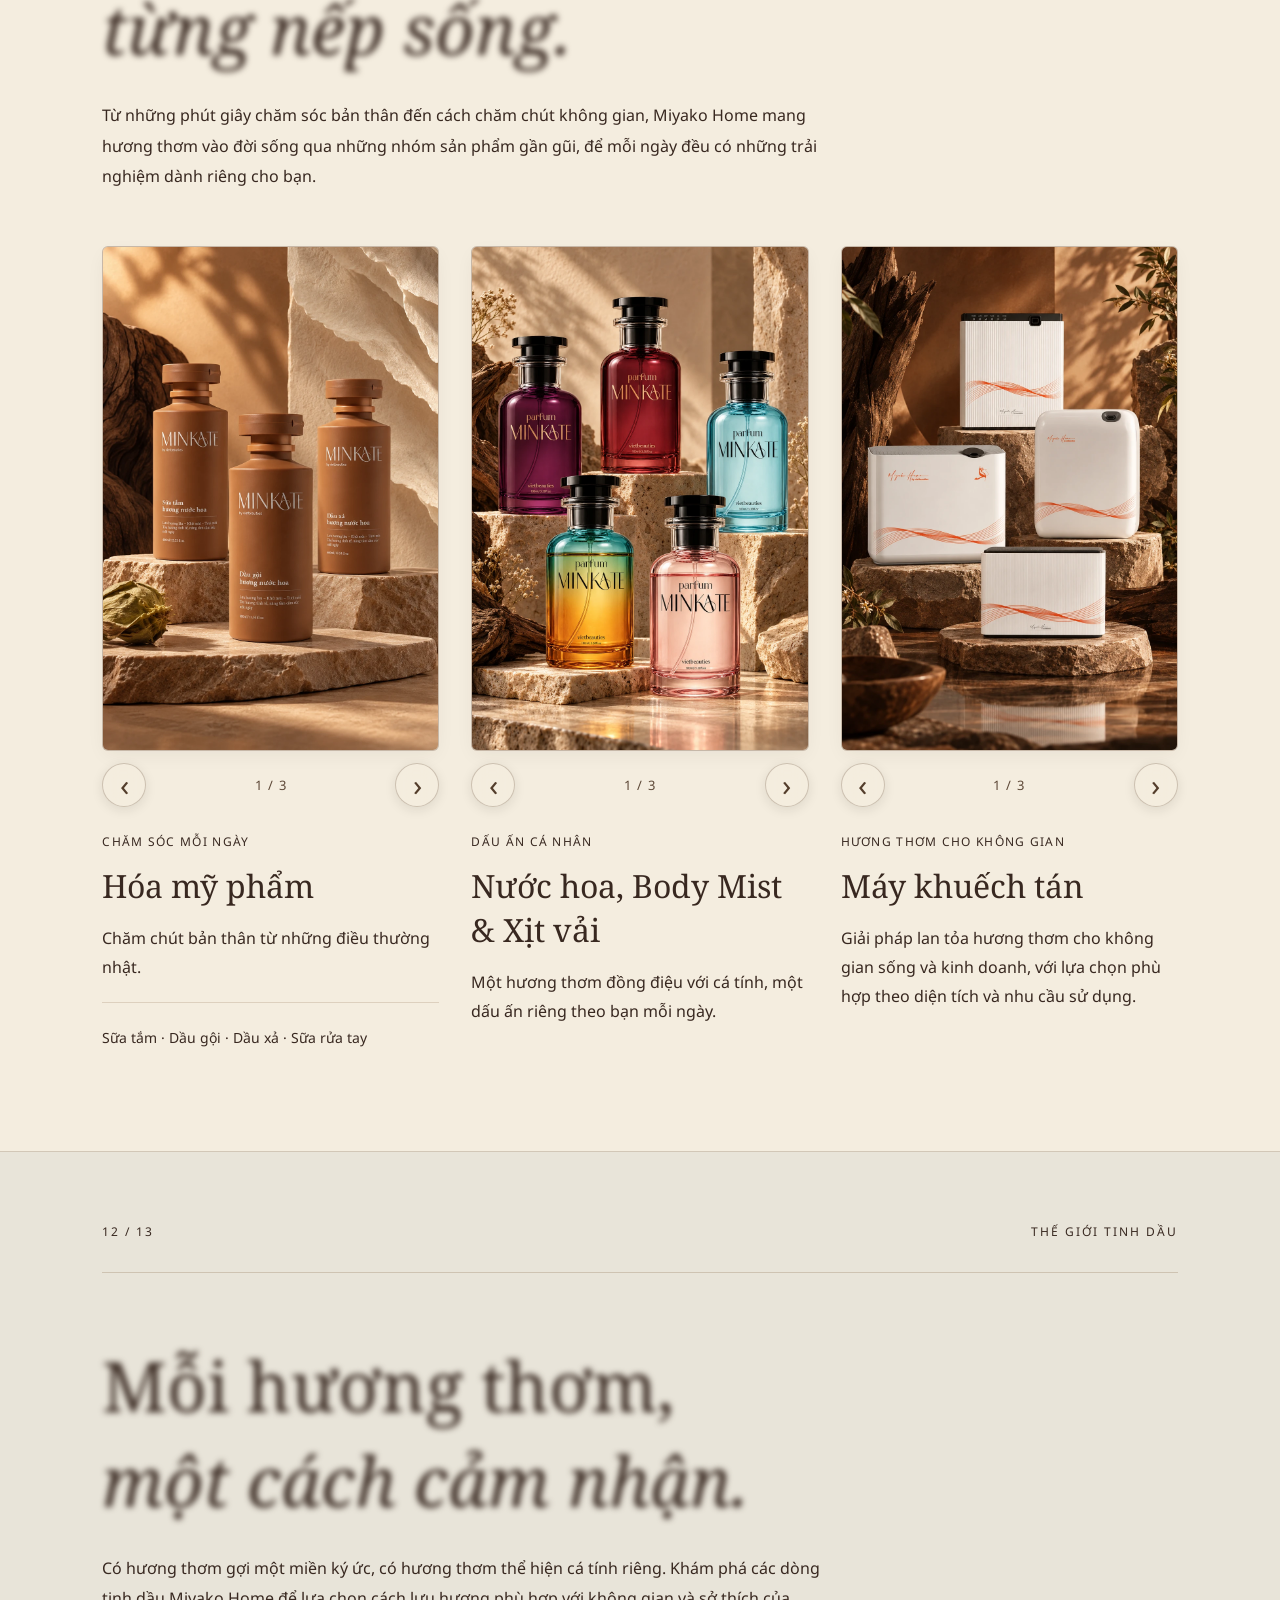
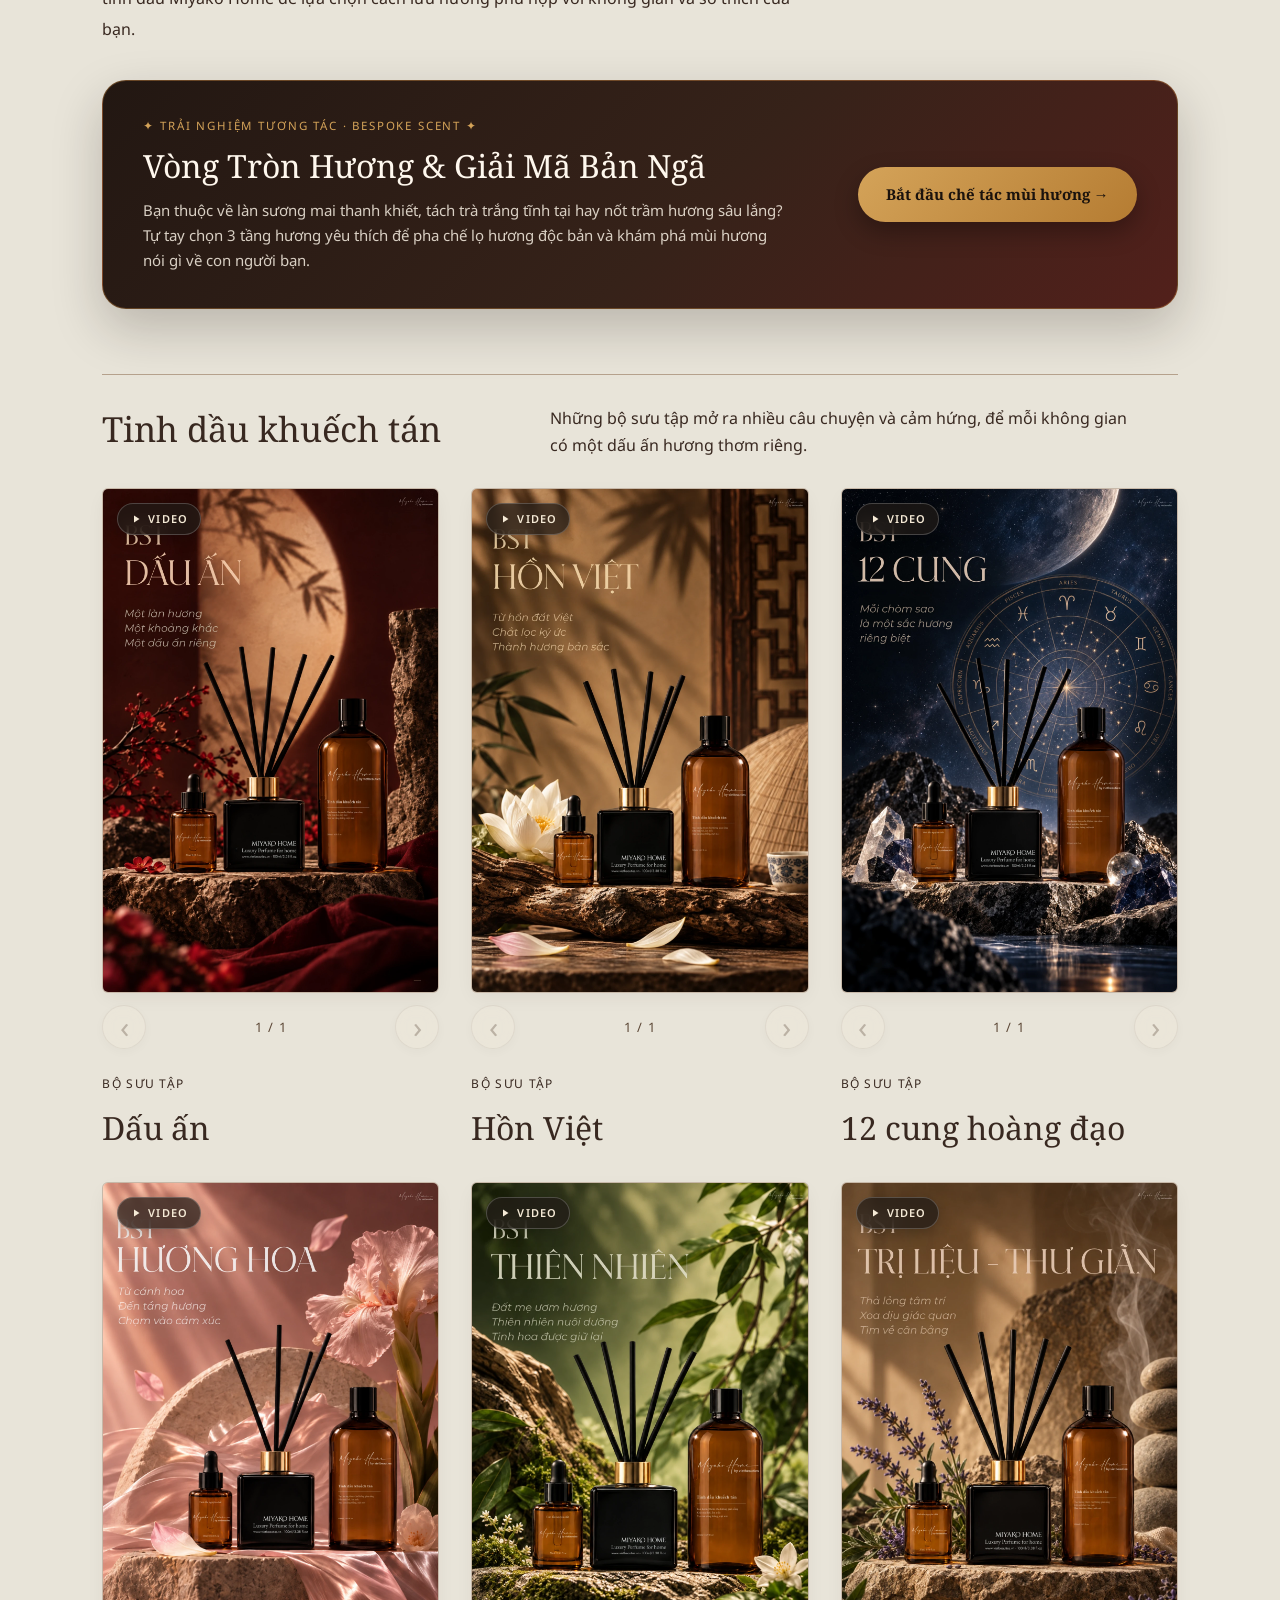
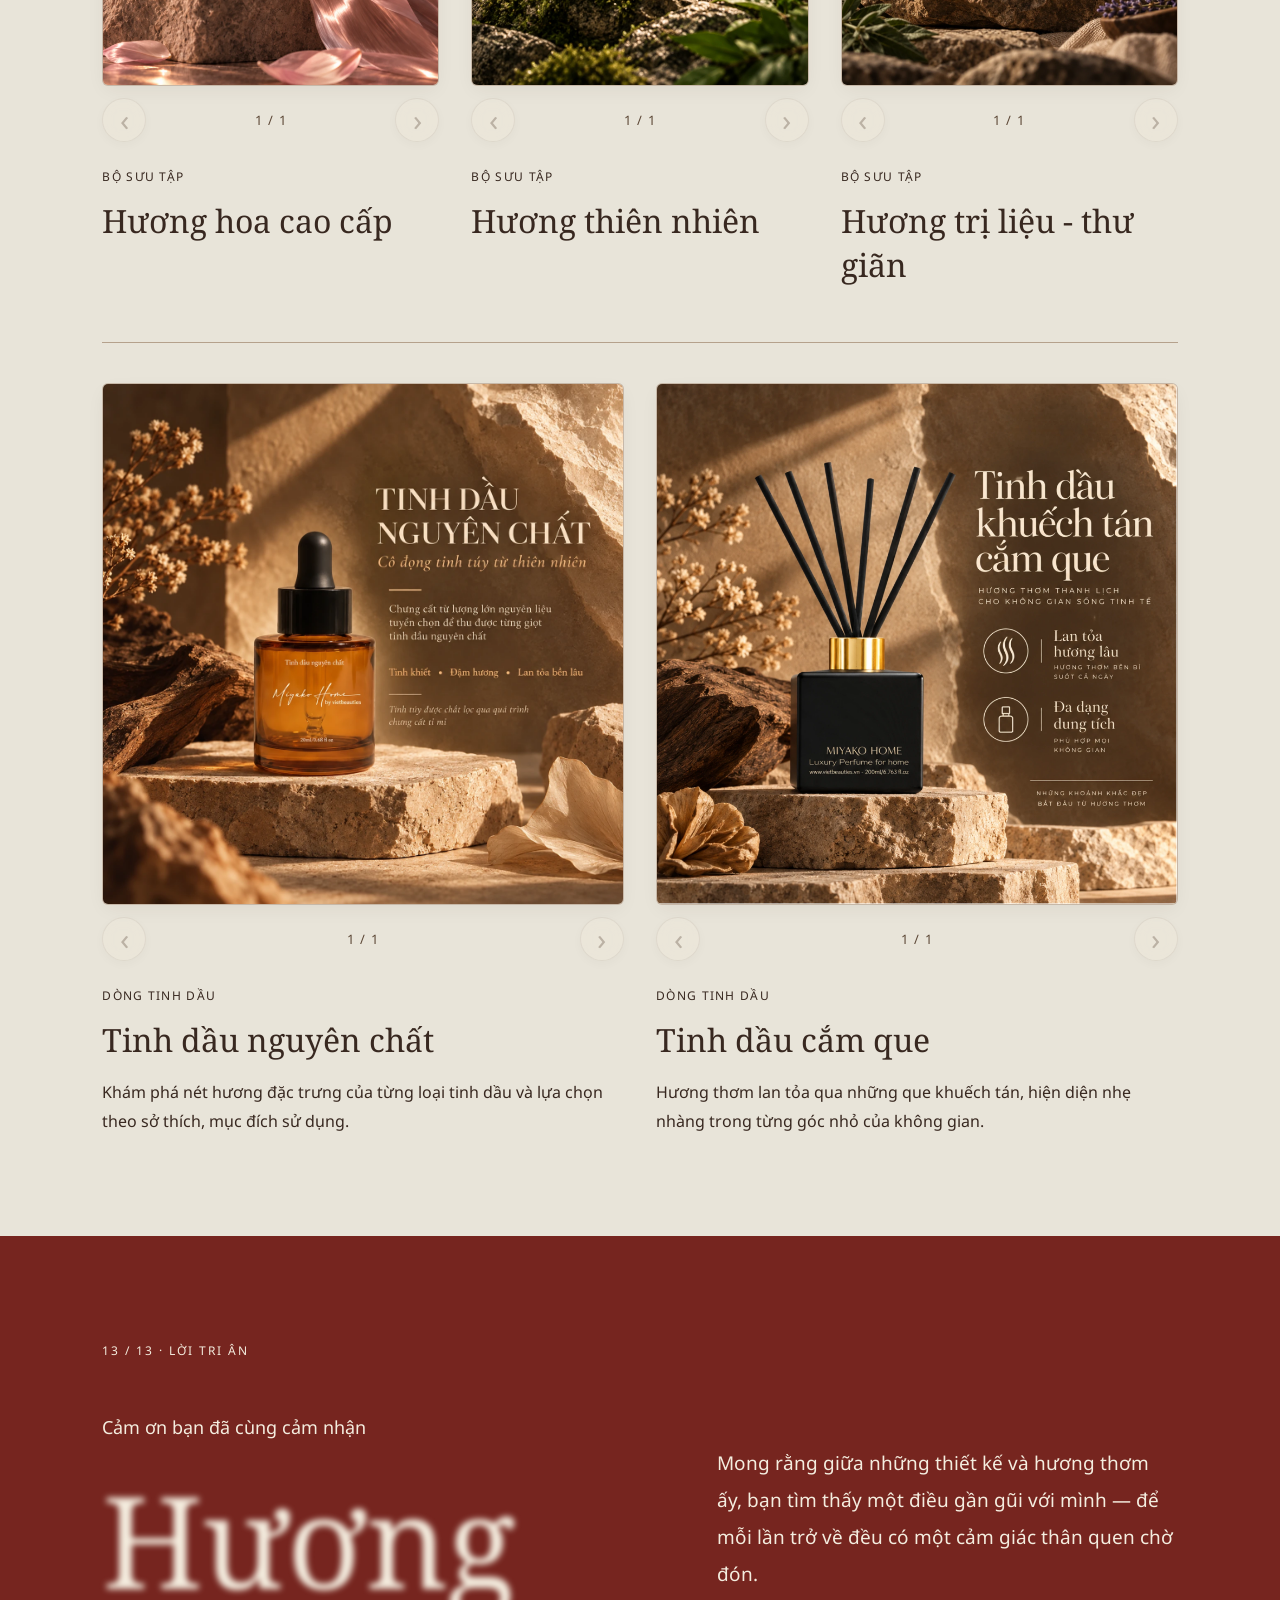
==== commit 2849d923: "update: UIUX - Audio" ====
--- a/index.html
+++ b/index.html
@@ -8,24 +8,21 @@
       name="description"
       content="Hương Việt — Bộ sưu tập của Miyako Home. Khám phá SẮC, NÉT, DẤU và ÁNH NGÂN MỘC."
     />
-    <link
-      rel="icon"
-      href="data:image/svg+xml,%3Csvg xmlns='http://www.w3.org/2000/svg' viewBox='0 0 40 40'%3E%3Crect width='40' height='40' fill='%237a201d'/%3E%3Ctext x='7' y='29' font-size='28' fill='%23f5ead6' font-family='serif'%3EM%3C/text%3E%3C/svg%3E"
-    />
+    <link rel="icon" type="image/png" href="assets/logo-miyako.png" />
     <link rel="preconnect" href="https://fonts.googleapis.com" />
     <link rel="preconnect" href="https://fonts.gstatic.com" crossorigin />
     <link
       href="https://fonts.googleapis.com/css2?family=Noto+Sans:ital,wght@0,300;0,400;0,500;0,600;0,700;1,400&family=Noto+Serif:ital,wght@0,400;0,600;0,700;1,400;1,600&display=swap"
       rel="stylesheet"
     />
-    <link rel="stylesheet" href="style.css" />
+    <link rel="stylesheet" href="css/style.css" />
   </head>
   <body class="" data-published="true">
     <header>
       <a class="brand" href="#home" aria-label="Miyako Home — về đầu trang"
         ><img
           id="brand-logo"
-          src="assets/custom-01.webp"
+          src="assets/images/custom-01.webp"
           alt="Logo Miyako Home — Hương Việt"
           width="2172"
           height="724"
@@ -151,11 +148,11 @@
             disablepictureinpicture
             disableremoteplayback
             x-webkit-airplay="deny"
-            src="assets/custom-02.mp4"
+            src="assets/videos/custom-02.mp4"
           ></video
           ><img
             id="hero-mobile-bg"
-            src="assets/hero-mobile-bg.webp"
+            src="assets/images/hero-mobile-bg.webp"
             alt="Miyako Home — Hương Việt"
             aria-hidden="true"
             draggable="false"
@@ -431,7 +428,7 @@
             class="gif-background"
             alt="Phim ngắn Hương Việt — Một miền ký ức, Một hơi thở Việt"
             aria-hidden="true"
-            src="assets/custom-03.webp"
+            src="assets/images/custom-03.webp"
             width="480"
             height="270"
             decoding="async"
@@ -493,7 +490,7 @@
               </div>
               <img
                 loading="lazy"
-                src="assets/custom-04.webp"
+                src="assets/images/custom-04.webp"
                 alt="Bộ sưu tập SẮC — Bình khuếch tán gốm và thủy tinh vân kim cương"
                 width="1280"
                 height="1920"
@@ -504,7 +501,7 @@
             </figure>
             <figure class="image-slot" hidden="">
               <img
-                src="assets/custom-05.webp"
+                src="assets/images/custom-05.webp"
                 alt="Bình khuếch tán Đêm Huyền Sắc — Bộ sưu tập SẮC"
                 width="1086"
                 height="1448"
@@ -515,7 +512,7 @@
             </figure>
             <figure class="image-slot" hidden="">
               <img
-                src="assets/custom-06.webp"
+                src="assets/images/custom-06.webp"
                 alt="Bình khuếch tán Ngọc Sương Mai — Bộ sưu tập SẮC"
                 width="1086"
                 height="1448"
@@ -681,7 +678,7 @@
               </div>
               <img
                 loading="lazy"
-                src="assets/custom-07.webp"
+                src="assets/images/custom-07.webp"
                 alt="Bộ sưu tập NÉT — Sắc Lam Trời và Nắng Trên Hiên"
                 width="1280"
                 height="1920"
@@ -692,7 +689,7 @@
             </figure>
             <figure class="image-slot" hidden="">
               <img
-                src="assets/custom-08.webp"
+                src="assets/images/custom-08.webp"
                 alt="Bình khuếch tán NÉT — Sắc Lam Trời trong không gian đương đại"
                 width="1024"
                 height="1536"
@@ -703,7 +700,7 @@
             </figure>
             <figure class="image-slot" hidden="">
               <img
-                src="assets/custom-09.webp"
+                src="assets/images/custom-09.webp"
                 alt="Bình khuếch tán NÉT — Nắng Trên Hiên ấm áp"
                 width="1280"
                 height="1920"
@@ -868,7 +865,7 @@
               </div>
               <img
                 loading="lazy"
-                src="assets/custom-10.webp"
+                src="assets/images/custom-10.webp"
                 alt="Bộ sưu tập DẤU — Bộ ba bình nhôm Lục Sắc, Ngân Sắc và Sắc Mặc"
                 width="1280"
                 height="1920"
@@ -879,7 +876,7 @@
             </figure>
             <figure class="image-slot" hidden="">
               <img
-                src="assets/custom-11.webp"
+                src="assets/images/custom-11.webp"
                 alt="Bình khuếch tán DẤU — Lục Sắc Sơn Hà"
                 width="1280"
                 height="1920"
@@ -890,7 +887,7 @@
             </figure>
             <figure class="image-slot" hidden="">
               <img
-                src="assets/custom-12.webp"
+                src="assets/images/custom-12.webp"
                 alt="Bình khuếch tán DẤU — Ngân Sắc Kim"
                 width="1280"
                 height="1920"
@@ -901,7 +898,7 @@
             </figure>
             <figure class="image-slot" hidden="">
               <img
-                src="assets/custom-13.webp"
+                src="assets/images/custom-13.webp"
                 alt="Bình khuếch tán DẤU — Sắc Mặc Đương Đại"
                 width="1280"
                 height="1920"
@@ -1066,7 +1063,7 @@
               </div>
               <img
                 loading="lazy"
-                src="assets/custom-14.webp"
+                src="assets/images/custom-14.webp"
                 alt="Bộ sưu tập ÁNH NGÂN MỘC — Bình ánh bạc trên đế gỗ tự nhiên"
                 width="1280"
                 height="1920"
@@ -1077,7 +1074,7 @@
             </figure>
             <figure class="image-slot" hidden="">
               <img
-                src="assets/custom-15.webp"
+                src="assets/images/custom-15.webp"
                 alt="Chi tiết bình Ánh Ngân Mộc và tinh dầu khuếch tán 1000ml"
                 width="1144"
                 height="1375"
@@ -1444,7 +1441,7 @@
             >
               <figure class="image-slot">
                 <img
-                  src="assets/custom-16.webp"
+                  src="assets/images/custom-16.webp"
                   alt="Hóa mỹ phẩm Miyako Home — Sữa tắm và dầu gội hương tự nhiên"
                   width="1024"
                   height="1536"
@@ -1455,7 +1452,7 @@
               </figure>
               <figure class="image-slot" hidden="">
                 <img
-                  src="assets/custom-17.webp"
+                  src="assets/images/custom-17.webp"
                   alt="Dầu xả và sản phẩm chăm sóc cơ thể Miyako Home"
                   width="1024"
                   height="1536"
@@ -1466,7 +1463,7 @@
               </figure>
               <figure class="image-slot" hidden="">
                 <img
-                  src="assets/custom-18.webp"
+                  src="assets/images/custom-18.webp"
                   alt="Sữa rửa tay hương thảo mộc dịu nhẹ"
                   width="1024"
                   height="1536"
@@ -1529,7 +1526,7 @@
                 </div>
                 <img
                   alt="Bộ sưu tập Nước hoa cá nhân Miyako Home"
-                  src="assets/custom-19.webp"
+                  src="assets/images/custom-19.webp"
                   width="1024"
                   height="1536"
                   decoding="async"
@@ -1539,7 +1536,7 @@
               </figure>
               <figure class="image-slot" hidden="">
                 <img
-                  src="assets/custom-20.webp"
+                  src="assets/images/custom-20.webp"
                   alt="Body Mist lưu hương tự nhiên suốt ngày dài"
                   width="1024"
                   height="1536"
@@ -1550,7 +1547,7 @@
               </figure>
               <figure class="image-slot" hidden="">
                 <img
-                  src="assets/custom-21.webp"
+                  src="assets/images/custom-21.webp"
                   alt="Xịt vải khử mùi và ướp hương sợi vải"
                   width="1024"
                   height="1536"
@@ -1606,7 +1603,7 @@
                 </div>
                 <img
                   alt="Máy khuếch tán tinh dầu thông minh cho phòng khách"
-                  src="assets/custom-22.webp"
+                  src="assets/images/custom-22.webp"
                   width="1024"
                   height="1536"
                   decoding="async"
@@ -1616,7 +1613,7 @@
               </figure>
               <figure class="image-slot" hidden="">
                 <img
-                  src="assets/custom-23.webp"
+                  src="assets/images/custom-23.webp"
                   alt="Máy khuếch tán tinh dầu nhỏ gọn cho phòng ngủ và bàn làm việc"
                   width="1024"
                   height="1536"
@@ -1627,7 +1624,7 @@
               </figure>
               <figure class="image-slot" hidden="">
                 <img
-                  src="assets/custom-24.webp"
+                  src="assets/images/custom-24.webp"
                   alt="Giải pháp máy khuếch tán hương thơm cho không gian doanh nghiệp"
                   width="1024"
                   height="1536"
@@ -1743,7 +1740,7 @@
             >
               <figure class="image-slot">
                 <img
-                  src="assets/custom-25.webp"
+                  src="assets/images/custom-25.webp"
                   alt="Bộ sưu tập Tinh dầu Dấu Ấn — Bản sắc riêng biệt"
                   width="1280"
                   height="1920"
@@ -1808,7 +1805,7 @@
                   muted=""
                   controls=""
                   preload="none"
-                  src="assets/custom-26.mp4"
+                  src="assets/videos/custom-26.mp4"
                   webkit-playsinline=""
                   disablepictureinpicture=""
                   disableremoteplayback=""
@@ -1838,7 +1835,7 @@
             >
               <figure class="image-slot">
                 <img
-                  src="assets/custom-27.webp"
+                  src="assets/images/custom-27.webp"
                   alt="Bộ sưu tập Tinh dầu Hồn Việt — Ký ức quê hương qua mùi hương"
                   width="1280"
                   height="1920"
@@ -1903,7 +1900,7 @@
                   muted=""
                   controls=""
                   preload="none"
-                  src="assets/custom-28.mp4"
+                  src="assets/videos/custom-28.mp4"
                   webkit-playsinline=""
                   disablepictureinpicture=""
                   disableremoteplayback=""
@@ -1933,7 +1930,7 @@
             >
               <figure class="image-slot">
                 <img
-                  src="assets/custom-29.webp"
+                  src="assets/images/custom-29.webp"
                   alt="Bộ sưu tập Tinh dầu 12 Cung Hoàng Đạo"
                   width="1280"
                   height="1920"
@@ -1998,7 +1995,7 @@
                   muted=""
                   controls=""
                   preload="none"
-                  src="assets/custom-30.mp4"
+                  src="assets/videos/custom-30.mp4"
                   webkit-playsinline=""
                   disablepictureinpicture=""
                   disableremoteplayback=""
@@ -2028,7 +2025,7 @@
             >
               <figure class="image-slot">
                 <img
-                  src="assets/custom-31.webp"
+                  src="assets/images/custom-31.webp"
                   alt="Bộ sưu tập Tinh dầu Hương Hoa Cao Cấp"
                   width="1280"
                   height="1920"
@@ -2088,7 +2085,7 @@
                   muted=""
                   controls=""
                   preload="none"
-                  src="assets/custom-32.mp4"
+                  src="assets/videos/custom-32.mp4"
                   webkit-playsinline=""
                   disablepictureinpicture=""
                   disableremoteplayback=""
@@ -2118,7 +2115,7 @@
             >
               <figure class="image-slot">
                 <img
-                  src="assets/custom-33.webp"
+                  src="assets/images/custom-33.webp"
                   alt="Bộ sưu tập Tinh dầu Hương Thiên Nhiên"
                   width="1280"
                   height="1920"
@@ -2178,7 +2175,7 @@
                   muted=""
                   controls=""
                   preload="none"
-                  src="assets/custom-34.mp4"
+                  src="assets/videos/custom-34.mp4"
                   webkit-playsinline=""
                   disablepictureinpicture=""
                   disableremoteplayback=""
@@ -2212,7 +2209,7 @@
                   width="1280"
                   height="1920"
                   decoding="async"
-                  src="assets/custom-35.webp"
+                  src="assets/images/custom-35.webp"
                 /><span class="video-hint-badge" aria-hidden="true">
                   <svg
                     viewBox="0 0 24 24"
@@ -2268,7 +2265,7 @@
                   muted=""
                   controls=""
                   preload="none"
-                  src="assets/custom-36.mp4"
+                  src="assets/videos/custom-36.mp4"
                   webkit-playsinline=""
                   disablepictureinpicture=""
                   disableremoteplayback=""
@@ -2305,7 +2302,7 @@
                 </div>
                 <img
                   alt="Tinh dầu xông phòng nguyên chất Miyako Home"
-                  src="assets/custom-37.webp"
+                  src="assets/images/custom-37.webp"
                   width="1254"
                   height="1254"
                   decoding="async"
@@ -2362,7 +2359,7 @@
                 </div>
                 <img
                   alt="Bộ tinh dầu cắm que khuếch tán thanh lịch"
-                  src="assets/custom-38.webp"
+                  src="assets/images/custom-38.webp"
                   width="1920"
                   height="1920"
                   decoding="async"
@@ -2597,6 +2594,6 @@
       <span class="review-signature">Miyako Home</span>
     </aside>
     <div id="message" role="status" style="display: none"></div>
-    <script src="script.js" defer></script>
+    <script src="js/script.js" defer></script>
   </body>
 </html>
--- a/css/style.css
+++ b/css/style.css
@@ -0,0 +1,4098 @@
+@import url("https://fonts.googleapis.com/css2?family=Noto+Sans:ital,wght@0,300;0,400;0,500;0,600;0,700;1,400&family=Noto+Serif:ital,wght@0,400;0,600;0,700;1,400;1,600&display=swap");
+
+/* -------------------------------------------------- */
+/* 1. CORE THEME, TYPOGRAPHY, LAYOUT & CATALOGUE */
+/* -------------------------------------------------- */
+:root {
+  --wine: #76251f;
+  --paper: #f4eddf;
+  --ink: #382820;
+  --line: #b5a18c;
+}
+* {
+  box-sizing: border-box;
+}
+html {
+  scroll-behavior: smooth;
+  scroll-padding-top: 82px;
+}
+body {
+  margin: 0;
+  color: var(--ink);
+  background: var(--paper);
+  font-family: Arial, sans-serif;
+  font-size: 16px;
+  line-height: 1.65;
+}
+h1,
+h2,
+h3,
+p,
+figure {
+  margin: 0;
+}
+h1,
+h2,
+h3 {
+  font-family: Georgia, "Times New Roman", serif;
+  font-weight: 400;
+  line-height: 1.18;
+}
+h2 {
+  font-size: clamp(42px, 5.4vw, 82px);
+}
+h3 {
+  font-size: clamp(25px, 2.7vw, 38px);
+}
+em {
+  font-weight: 400;
+}
+p {
+  max-width: 540px;
+  margin-top: 24px;
+}
+a {
+  color: inherit;
+  text-decoration: none;
+}
+button {
+  font: inherit;
+  cursor: pointer;
+  background: transparent;
+  border: 1px solid currentColor;
+  padding: 8px 17px;
+  color: inherit;
+}
+button:hover {
+  background: #ffffff20;
+}
+a:focus-visible,
+button:focus-visible {
+  outline: 3px solid #c78740;
+  outline-offset: 5px;
+}
+header {
+  height: 82px;
+  display: flex;
+  align-items: center;
+  justify-content: space-between;
+  padding: 0 5%;
+  background: var(--paper);
+  position: sticky;
+  top: 0;
+  z-index: 20;
+  border-bottom: 1px solid #76251f26;
+}
+.brand {
+  font-family: Georgia, serif;
+  font-size: 25px;
+  font-style: italic;
+  line-height: 1.15;
+}
+.brand small {
+  display: block;
+  font: 10px Arial;
+  letter-spacing: 3px;
+  text-align: center;
+  margin-top: 5px;
+}
+nav {
+  display: flex;
+  gap: 38px;
+  font-size: 14px;
+}
+header button {
+  font-size: 14px;
+}
+.dark {
+  background: var(--wine);
+  color: var(--paper);
+}
+.cream {
+  background: var(--paper);
+}
+.green {
+  background: #3f4931;
+  color: #f7efd9;
+}
+.night {
+  background: #211b17;
+  color: #f4ebdf;
+}
+.hero {
+  min-height: calc(100svh - 82px);
+  display: grid;
+  grid-template-columns: 1.1fr 1fr;
+  padding: 55px 7% 45px;
+  gap: 7%;
+  align-items: center;
+}
+.hero h1 {
+  font-size: clamp(80px, 10vw, 160px);
+  line-height: 1.08;
+  margin: 35px 0 22px;
+}
+.hero h1 em {
+  margin-left: 15%;
+}
+.eyebrow,
+.section-top {
+  font-size: 12px;
+  letter-spacing: 2px;
+}
+.hero p {
+  font-family: Georgia, serif;
+  font-size: 26px;
+  line-height: 1.4;
+}
+.link {
+  display: inline-block;
+  border-bottom: 1px solid currentColor;
+  padding-bottom: 8px;
+  margin-top: 34px;
+  font-size: 14px;
+}
+.number {
+  display: block;
+  font-size: 12px;
+  letter-spacing: 2px;
+  margin-top: 48px;
+  opacity: 0.7;
+}
+.hero-art {
+  max-width: 460px;
+  justify-self: center;
+  transform: rotate(2deg);
+}
+.hero-art img {
+  width: 100%;
+  max-height: 660px;
+  object-fit: contain;
+  display: block;
+}
+.hero-art figcaption {
+  text-align: center;
+  font-size: 10px;
+  letter-spacing: 2px;
+  margin-top: 16px;
+}
+.intro,
+.story,
+.services,
+.more {
+  padding: 70px 8% 100px;
+}
+.section-top {
+  display: flex;
+  justify-content: space-between;
+  gap: 20px;
+  padding-bottom: 30px;
+  border-bottom: 1px solid #9a806455;
+  margin-bottom: 65px;
+}
+.intro-grid {
+  display: grid;
+  grid-template-columns: 1.2fr 1fr;
+  gap: 9%;
+}
+.lead {
+  font-family: Georgia, serif;
+  font-size: 28px;
+  margin-top: 0;
+}
+.intro p {
+  line-height: 1.9;
+}
+.story {
+  padding-top: 65px;
+}
+.story h2 {
+  max-width: 850px;
+}
+.story-text {
+  max-width: 650px;
+  margin: 35px 0 60px auto;
+  line-height: 1.9;
+}
+.collection-links {
+  display: grid;
+  grid-template-columns: repeat(4, 1fr);
+  border-top: 1px solid #ffffff50;
+}
+.collection-links a {
+  padding: 25px 16px;
+  border-right: 1px solid #ffffff50;
+  font-family: Georgia, serif;
+  font-size: 25px;
+}
+.collection-links span {
+  display: block;
+  font: 12px Arial;
+  margin-bottom: 15px;
+}
+.product {
+  display: grid;
+  grid-template-columns: 1fr 1fr;
+  border-top: 1px solid #b5a18c60;
+}
+.product figure {
+  background: #382820;
+  display: flex;
+  align-items: center;
+  justify-content: center;
+}
+.product img {
+  width: 100%;
+  height: auto;
+  display: block;
+}
+.product-copy {
+  padding: 75px 14%;
+  align-self: center;
+}
+.product-copy h2 {
+  font-size: clamp(80px, 10vw, 155px);
+  margin: 36px 0;
+}
+.product-copy h2.long-title {
+  font-size: clamp(45px, 5vw, 75px);
+}
+.product-copy p {
+  line-height: 1.9;
+}
+.details {
+  border-top: 1px solid #a9907550;
+  margin-top: 35px;
+  padding-top: 22px;
+  font-size: 14px;
+  line-height: 1.9;
+}
+.reverse figure {
+  order: 2;
+}
+.service-grid {
+  display: grid;
+  grid-template-columns: repeat(3, 1fr);
+  gap: 45px;
+  margin-top: 60px;
+}
+.service-grid article {
+  border-top: 1px solid var(--line);
+  padding-top: 20px;
+}
+.service-grid article > span {
+  font-size: 14px;
+  color: var(--wine);
+}
+.service-grid h3 {
+  margin-top: 26px;
+}
+.service-grid strong {
+  display: block;
+  font-size: 12px;
+  letter-spacing: 2px;
+  color: var(--wine);
+  margin-top: 35px;
+}
+.more {
+  border-top: 1px solid #b5a18c70;
+  min-height: 520px;
+}
+.extra-gallery {
+  display: grid;
+  grid-template-columns: repeat(3, 1fr);
+  gap: 24px;
+  margin-top: 35px;
+}
+.extra-gallery img {
+  width: 100%;
+  max-height: 500px;
+  object-fit: contain;
+}
+.thanks {
+  text-align: center;
+  padding: 100px 8% 25px;
+}
+.thanks h2 {
+  margin-top: 45px;
+}
+.thanks p {
+  margin: 32px auto;
+  font-size: 20px;
+}
+.thanks footer {
+  margin-top: 100px;
+  border-top: 1px solid #ffffff40;
+  display: flex;
+  justify-content: space-between;
+  padding-top: 25px;
+  font-size: 12px;
+  gap: 24px;
+}
+.thanks footer span:first-child {
+  font: italic 24px Georgia;
+}
+.editor-only {
+  display: none;
+}
+.editing .editor-only {
+  display: block;
+}
+.editing [data-edit] {
+  outline: 1px dashed #c79553;
+  outline-offset: 5px;
+}
+.editing img {
+  cursor: pointer;
+  outline: 3px dashed #c79553;
+}
+.editing {
+  padding-top: 85px;
+}
+#editor {
+  position: fixed;
+  top: 0;
+  left: 0;
+  right: 0;
+  z-index: 50;
+  background: #211b17;
+  color: white;
+  padding: 12px 4%;
+  font-size: 13px;
+  display: flex;
+  gap: 15px;
+  align-items: center;
+}
+#editor[hidden] {
+  display: none;
+}
+#editor span {
+  flex: 1;
+}
+#editor button {
+  white-space: nowrap;
+  font-size: 13px;
+}
+body[data-published="true"] #edit,
+body[data-published="true"] #editor,
+body[data-published="true"] .editor-only {
+  display: none !important;
+}
+#message {
+  position: fixed;
+  bottom: 24px;
+  left: 50%;
+  transform: translateX(-50%);
+  background: #211b17;
+  color: white;
+  padding: 12px 20px;
+  z-index: 60;
+  display: none;
+  max-width: 90%;
+}
+body.editing #edit {
+  visibility: hidden;
+}
+@media (max-width: 760px) {
+  header button {
+    padding: 6px 8px;
+    font-size: 12px;
+  }
+  .hero {
+    grid-template-columns: 1fr;
+    padding: 50px 8%;
+    gap: 45px;
+  }
+  .hero h1 {
+    font-size: 100px;
+  }
+  .hero-art {
+    max-width: 350px;
+    transform: none;
+  }
+  .hero p {
+    font-size: 24px;
+  }
+  .number {
+    margin-top: 24px;
+  }
+  .intro,
+  .story,
+  .services,
+  .more {
+    padding: 50px 7% 65px;
+  }
+  .intro-grid,
+  .product {
+    grid-template-columns: 1fr;
+  }
+  .intro-grid {
+    gap: 38px;
+  }
+  .section-top {
+    font-size: 10px;
+    letter-spacing: 1px;
+    margin-bottom: 40px;
+  }
+  .product-copy {
+    padding: 50px 8%;
+  }
+  .product-copy h2 {
+    font-size: 100px;
+    margin: 25px 0;
+  }
+  .product figure {
+    order: 2;
+  }
+  .product-copy {
+    order: 1;
+  }
+  .collection-links {
+    grid-template-columns: 1fr 1fr;
+  }
+  .collection-links a {
+    font-size: 23px;
+    border-bottom: 1px solid #ffffff50;
+  }
+  .service-grid {
+    grid-template-columns: 1fr;
+    gap: 40px;
+  }
+  .service-grid h3 br {
+    display: none;
+  }
+  .service-grid p {
+    margin-top: 15px;
+  }
+  .service-grid strong {
+    margin-top: 20px;
+  }
+  .thanks {
+    padding: 70px 7% 25px;
+  }
+  .thanks footer {
+    flex-direction: column;
+  }
+  .extra-gallery {
+    grid-template-columns: 1fr 1fr;
+  }
+  #editor {
+    flex-wrap: wrap;
+    gap: 8px;
+  }
+  #editor span {
+    flex-basis: 100%;
+  }
+  .editing {
+    padding-top: 135px;
+  }
+}
+/* Product catalogue */
+.catalog-intro {
+  max-width: 720px;
+  line-height: 1.9;
+}
+.catalog-grid {
+  display: grid;
+  grid-template-columns: repeat(3, minmax(0, 1fr));
+  gap: 32px;
+  margin-top: 55px;
+}
+.catalog-card {
+  min-width: 0;
+}
+.catalog-card h3 {
+  font-size: 32px;
+  margin-top: 12px;
+}
+.catalog-card > p {
+  font-size: 16px;
+  margin-top: 16px;
+  line-height: 1.8;
+}
+.catalog-card > p:empty {
+  display: none;
+}
+.catalog-card > .eyebrow {
+  display: block;
+  margin-top: 25px;
+  letter-spacing: 1.3px;
+  font-size: 12px;
+}
+.catalog-card .details {
+  margin-top: 20px;
+}
+.category-gallery {
+  display: grid;
+  gap: 15px;
+}
+.image-slot {
+  position: relative;
+  min-width: 0;
+  aspect-ratio: 4/5;
+  border: 1px solid #99816b66;
+  background: #e6ddcf;
+  overflow: hidden;
+  display: flex;
+  align-items: center;
+  justify-content: center;
+}
+.image-slot img {
+  width: 100%;
+  height: 100%;
+  object-fit: contain;
+  position: absolute;
+  inset: 0;
+}
+.image-slot img[hidden] {
+  display: none;
+}
+.slot-label {
+  text-align: center;
+  color: #71604f;
+}
+.slot-label span {
+  font-size: 32px;
+  font-weight: 200;
+}
+.slot-label p {
+  font-size: 14px;
+  margin: 10px 14px 0;
+}
+.image-slot:has(img:not([hidden])) .slot-label {
+  display: none;
+}
+.editing .image-slot {
+  cursor: pointer;
+  outline: 1px dashed #977449;
+  outline-offset: 5px;
+}
+.remove-image {
+  position: absolute;
+  right: 8px;
+  top: 8px;
+  z-index: 2;
+  background: #f4eddf;
+  color: #382820;
+  padding: 0;
+  width: 32px;
+  height: 32px;
+  font-size: 23px;
+  line-height: 1;
+}
+.add-category {
+  margin-top: 15px;
+  font-size: 14px;
+}
+.scent-section {
+  background: #e8e4d9;
+}
+.collection-heading {
+  display: grid;
+  grid-template-columns: 1fr 1.5fr;
+  gap: 30px;
+  margin-top: 65px;
+  padding-top: 30px;
+  border-top: 1px solid #b5a18c;
+}
+.collection-heading p {
+  margin: 0;
+  max-width: 590px;
+}
+.catalog-grid.two {
+  grid-template-columns: repeat(2, minmax(0, 1fr));
+  border-top: 1px solid #b5a18c;
+  padding-top: 45px;
+  margin-top: 65px;
+  gap: 55px;
+}
+.two .image-slot {
+  aspect-ratio: 5/4;
+}
+.catalog-grid.collections {
+  margin-top: 30px;
+}
+.hero-art {
+  transform: none;
+}
+.eyebrow,
+.section-top,
+.brand small,
+.hero-art figcaption {
+  font-size: 12px;
+}
+.hero h1 {
+  animation: emerge 1.2s ease-out both;
+}
+@keyframes emerge {
+  from {
+    opacity: 0.15;
+    transform: translateY(22px);
+    filter: blur(5px);
+  }
+  to {
+    opacity: 1;
+    transform: translateY(0);
+    filter: blur(0);
+  }
+}
+@media (prefers-reduced-motion: reduce) {
+  html {
+    scroll-behavior: auto;
+  }
+  .hero h1 {
+    animation: none;
+  }
+}
+@media (max-width: 760px) {
+  .catalog-grid,
+  .catalog-grid.two {
+    grid-template-columns: 1fr;
+    gap: 42px;
+  }
+  .image-slot {
+    aspect-ratio: 5/4;
+  }
+  .catalog-card h3 {
+    font-size: 30px;
+  }
+  .collection-heading {
+    grid-template-columns: 1fr;
+    gap: 20px;
+  }
+  .section-top {
+    font-size: 12px;
+  }
+  .editing {
+    padding-top: 165px;
+  }
+  #editor {
+    max-height: 40svh;
+    overflow: auto;
+  }
+  #editor span {
+    font-size: 14px;
+  }
+  .hero h1 {
+    font-size: clamp(76px, 22vw, 100px);
+  }
+  .product-copy h2 {
+    font-size: clamp(65px, 20vw, 100px);
+  }
+}
+/* A quiet rhythm across all eleven chapters. */
+[data-motion] {
+  transition:
+    opacity 0.85s ease,
+    transform 1s cubic-bezier(0.2, 0.65, 0.25, 1),
+    filter 0.9s ease;
+  transition-delay: var(--motion-delay, 0ms);
+}
+.motion-pending {
+  opacity: 0;
+  transform: translateY(28px);
+}
+.motion-pending[data-motion="from-left"] {
+  transform: translateX(-28px);
+}
+.motion-pending[data-motion="from-right"] {
+  transform: translateX(28px);
+}
+.motion-pending[data-motion="soft-zoom"] {
+  transform: scale(0.965);
+}
+.motion-pending[data-motion="soft-focus"] {
+  transform: translateY(16px);
+  filter: blur(5px);
+}
+.motion-visible {
+  opacity: 1;
+  transform: none;
+  filter: none;
+}
+.product > figure {
+  overflow: hidden;
+}
+.product > figure img,
+.hero-art img {
+  transition: transform 1.2s cubic-bezier(0.2, 0.65, 0.25, 1);
+}
+.catalog-card .image-slot img {
+  transition: transform 0.8s ease;
+}
+.catalog-card .image-slot {
+  transition:
+    border-color 0.4s ease,
+    background-color 0.4s ease;
+}
+.link {
+  position: relative;
+  transition: opacity 0.3s ease;
+}
+.link:hover {
+  opacity: 0.72;
+}
+.collection-links a {
+  transition:
+    background-color 0.4s ease,
+    padding-left 0.4s ease;
+}
+.service-grid article {
+  transition:
+    opacity 0.85s ease,
+    transform 1s cubic-bezier(0.2, 0.65, 0.25, 1),
+    border-color 0.4s ease;
+  transition-delay: var(--motion-delay, 0ms);
+}
+@media (hover: hover) and (pointer: fine) {
+  body:not(.editing) .product > figure:hover img,
+  body:not(.editing) .hero-art:hover img {
+    transform: scale(1.025);
+  }
+  body:not(.editing) .catalog-card:hover .image-slot img {
+    transform: scale(1.035);
+  }
+  .catalog-card:hover .image-slot {
+    border-color: #916b4c;
+    background-color: #e0d5c4;
+  }
+  .collection-links a:hover {
+    background-color: #ffffff0c;
+    padding-left: 24px;
+  }
+  .service-grid article:hover {
+    border-color: #76251f;
+  }
+}
+.editing [data-motion] {
+  opacity: 1 !important;
+  transform: none !important;
+  filter: none !important;
+  transition: none !important;
+}
+@media (max-width: 760px) {
+  .motion-pending[data-motion="from-left"],
+  .motion-pending[data-motion="from-right"] {
+    transform: translateY(22px);
+  }
+  [data-motion] {
+    transition-duration: 0.65s;
+    transition-delay: 0ms;
+  }
+}
+@media (prefers-reduced-motion: reduce) {
+  [data-motion],
+  .product > figure img,
+  .hero-art img,
+  .catalog-card .image-slot img,
+  .collection-links a,
+  .service-grid article,
+  .link {
+    animation: none !important;
+    transition: none !important;
+    transform: none !important;
+    filter: none !important;
+    opacity: 1 !important;
+  }
+  html {
+    scroll-behavior: auto;
+  }
+}
+@media print {
+  [data-motion] {
+    opacity: 1 !important;
+    transform: none !important;
+    filter: none !important;
+  }
+}
+
+/* Self-contained fonts with full Vietnamese glyph coverage. */
+body,
+button,
+input,
+nav,
+.brand small,
+.collection-links span {
+  font-family: "Noto Sans", sans-serif;
+}
+h1,
+h2,
+h3,
+.brand,
+.hero p,
+.lead,
+.collection-links a,
+.thanks footer span:first-child {
+  font-family: "Noto Serif", serif;
+}
+h1,
+h2,
+h3 {
+  line-height: 1.38;
+  letter-spacing: 0;
+  font-synthesis: none;
+  overflow: visible;
+}
+.hero h1 {
+  line-height: 1.3;
+  font-size: clamp(74px, 9vw, 145px);
+}
+.brand {
+  line-height: 1.4;
+}
+.hero p {
+  line-height: 1.6;
+}
+.product-copy h2 {
+  font-size: clamp(72px, 8.4vw, 128px);
+}
+.product-copy h2.long-title {
+  font-size: clamp(38px, 4.1vw, 65px);
+}
+[data-edit] {
+  overflow-wrap: break-word;
+}
+@media (max-width: 760px) {
+  .hero h1 {
+    font-size: clamp(68px, 18vw, 96px);
+  }
+  .product-copy h2 {
+    font-size: clamp(62px, 17vw, 92px);
+  }
+  .product-copy h2.long-title {
+    font-size: clamp(36px, 9vw, 55px);
+  }
+  h2 {
+    font-size: clamp(34px, 8.5vw, 48px);
+  }
+  .brand {
+    font-size: 19px;
+  }
+  .brand small {
+    font-size: 12px;
+    letter-spacing: 1px;
+  }
+}
+
+/* Brand introduction, chapter two. */
+.about-miyako {
+  padding: 70px 8% 85px;
+  background: #ede5d6;
+  border-bottom: 1px solid #b5a18c70;
+}
+.about-layout {
+  display: grid;
+  grid-template-columns: 1.1fr 1fr;
+  gap: 8%;
+  align-items: start;
+}
+.about-layout h2 {
+  font-size: clamp(42px, 5.2vw, 78px);
+  margin-top: 25px;
+  color: var(--wine);
+}
+.about-subline {
+  font-family: "Noto Serif", serif;
+  font-size: clamp(22px, 2.2vw, 30px);
+  line-height: 1.65;
+  margin-top: 28px;
+}
+.about-copy > p {
+  line-height: 1.9;
+}
+.about-copy > .lead {
+  line-height: 1.5;
+  font-size: 26px;
+}
+.about-pillars {
+  display: grid;
+  grid-template-columns: repeat(3, minmax(0, 1fr));
+  gap: 35px;
+  margin-top: 65px;
+}
+.about-pillars > div {
+  border-top: 1px solid #b5a18c;
+  padding-top: 22px;
+}
+.about-pillars p {
+  font-size: 17px;
+  margin-top: 12px;
+}
+.about-pillars .eyebrow {
+  letter-spacing: 1px;
+}
+@media (max-width: 760px) {
+  .about-miyako {
+    padding: 50px 7% 65px;
+  }
+  .about-layout,
+  .about-pillars {
+    grid-template-columns: 1fr;
+    gap: 32px;
+  }
+  .about-pillars {
+    margin-top: 40px;
+  }
+  .about-layout h2 {
+    font-size: clamp(35px, 9vw, 50px);
+  }
+}
+
+/* Independent product image carousels. */
+.category-gallery {
+  display: block;
+  position: relative;
+  touch-action: pan-y;
+  outline-offset: 6px;
+}
+.category-gallery > .image-slot[hidden] {
+  display: none !important;
+}
+.category-gallery > .image-slot:not([hidden]) {
+  animation: gallery-appear 0.35s ease both;
+}
+.gallery-controls {
+  display: flex;
+  align-items: center;
+  justify-content: space-between;
+  gap: 16px;
+  margin-top: 12px;
+}
+.gallery-controls button {
+  width: 44px;
+  height: 44px;
+  padding: 0;
+  font:
+    30px/1 "Noto Sans",
+    sans-serif;
+  border: 1px solid #a18a72;
+  border-radius: 50%;
+  background: transparent;
+  color: #533d2b;
+  display: grid;
+  place-items: center;
+  transition: background 0.2s ease;
+}
+.gallery-controls button:hover:not(:disabled) {
+  background: #d8ccba;
+}
+.gallery-controls button:disabled {
+  opacity: 0.3;
+  cursor: default;
+}
+.gallery-counter {
+  font:
+    14px "Noto Sans",
+    sans-serif;
+  letter-spacing: 2px;
+  color: #715b47;
+}
+@keyframes gallery-appear {
+  from {
+    opacity: 0.5;
+  }
+  to {
+    opacity: 1;
+  }
+}
+.editing .category-gallery > .image-slot {
+  animation: none;
+}
+@media (prefers-reduced-motion: reduce) {
+  .category-gallery > .image-slot:not([hidden]) {
+    animation: none;
+  }
+  .gallery-controls button {
+    transition: none;
+  }
+}
+
+/* Editable animated background beneath the opening cover. */
+.gif-panel {
+  grid-column: 1/-1;
+  position: relative;
+  isolation: isolate;
+  overflow: hidden;
+  width: 100%;
+  min-height: 540px;
+  display: flex;
+  align-items: center;
+  justify-content: center;
+  margin-top: 45px;
+  padding: 90px 8% 110px;
+  background: #35221e;
+  color: #fff7ea;
+  border: 1px solid #ffffff25;
+}
+.gif-background {
+  position: absolute;
+  inset: 0;
+  width: 100%;
+  height: 100%;
+  object-fit: cover;
+  opacity: 0.48;
+  filter: blur(1px);
+  z-index: -2;
+  pointer-events: none;
+}
+.gif-background[hidden] {
+  display: none !important;
+}
+.gif-shade {
+  position: absolute;
+  inset: 0;
+  background: rgba(30, 15, 13, 0.45);
+  z-index: -1;
+  pointer-events: none;
+}
+.gif-copy {
+  text-align: center;
+  max-width: 820px;
+}
+.gif-copy h2 {
+  font-size: clamp(32px, 4.3vw, 64px);
+  margin-top: 25px;
+}
+.gif-copy p {
+  max-width: 650px;
+  margin: 25px auto 0;
+  line-height: 1.9;
+  font: inherit;
+  font-size: 18px;
+}
+.gif-copy .eyebrow {
+  letter-spacing: 2px;
+}
+.gif-tools {
+  position: absolute;
+  bottom: 18px;
+  left: 20px;
+  right: 20px;
+  display: flex;
+  flex-wrap: wrap;
+  align-items: center;
+  justify-content: center;
+  gap: 10px;
+}
+.gif-tools button {
+  font-size: 14px;
+  background: #271a16d9;
+  color: #fff7ea;
+  min-height: 44px;
+}
+.gif-tools [hidden] {
+  display: none !important;
+}
+.gif-help {
+  font-size: 14px;
+  flex-basis: 100%;
+  text-align: center;
+}
+.editing .gif-background {
+  outline: none;
+  cursor: default;
+}
+.editing .gif-panel {
+  padding-bottom: 150px;
+}
+.gif-panel.gif-hidden .gif-background {
+  visibility: hidden;
+}
+@media (max-width: 760px) {
+  .gif-panel {
+    min-height: 510px;
+    padding: 65px 7% 90px;
+    margin-top: 15px;
+  }
+  .gif-copy p {
+    font-size: 16px;
+    line-height: 1.85;
+  }
+  .gif-tools {
+    left: 10px;
+    right: 10px;
+  }
+  .editing .gif-panel {
+    padding-bottom: 190px;
+  }
+}
+
+/* Optional moving image behind the opening title. */
+.hero-copy {
+  position: relative;
+  isolation: isolate;
+  min-width: 0;
+}
+#hero-video {
+  position: absolute;
+  inset: 0;
+  width: 100%;
+  height: 100%;
+  object-fit: cover;
+  z-index: -2;
+  pointer-events: none;
+  opacity: 0.65;
+}
+#hero-video[hidden],
+.hero-video-tools [hidden] {
+  display: none !important;
+}
+.hero-video-shade {
+  position: absolute;
+  inset: 0;
+  z-index: -1;
+  pointer-events: none;
+  background: linear-gradient(
+    90deg,
+    rgba(45, 13, 12, 0.72),
+    rgba(45, 13, 12, 0.3)
+  );
+  opacity: 0;
+}
+.hero-copy.has-video {
+  padding: clamp(22px, 4vw, 55px);
+}
+.hero-copy.has-video .hero-video-shade {
+  opacity: 1;
+}
+.hero-video-tools {
+  display: flex;
+  flex-wrap: wrap;
+  gap: 10px;
+  margin-top: 24px;
+  align-items: center;
+}
+
+.hero-video-tools button {
+  min-height: 44px;
+  font-size: 14px;
+  background: #271a16d9;
+  color: #fff7ea;
+}
+.hero-video-tools > span {
+  font-size: 13px;
+  flex-basis: 100%;
+}
+#story .gif-panel {
+  margin-top: 60px;
+}
+@media (max-width: 760px) {
+  .hero-copy.has-video {
+    padding: 28px 20px;
+  }
+  #story .gif-panel {
+    margin-top: 35px;
+  }
+}
+
+/* Landscape opening film spans the full page width. */
+#home.hero {
+  display: block;
+  padding: 0;
+  min-height: 0;
+}
+#home .hero-copy,
+#home .hero-copy.has-video {
+  width: 100%;
+  min-height: calc(100svh - 82px);
+  padding: clamp(36px, 5vw, 80px) 8%;
+  display: flex;
+  flex-direction: column;
+  justify-content: center;
+}
+#home .hero-copy > h1 {
+  font-size: clamp(74px, 8vw, 128px);
+  margin: 24px 0 18px;
+}
+#home .hero-copy > .link {
+  align-self: flex-start;
+}
+#home .hero-video-shade {
+  background: linear-gradient(
+    90deg,
+    rgba(35, 12, 10, 0.78),
+    rgba(35, 12, 10, 0.28) 65%,
+    rgba(35, 12, 10, 0.12)
+  );
+}
+#home .hero-video-tools {
+  align-self: flex-start;
+}
+@media (min-width: 1000px) {
+  #home .hero-copy {
+    aspect-ratio: 16/9;
+  }
+  #home h1 br {
+    display: none;
+  }
+  #home h1 em {
+    margin-left: 0.18em;
+  }
+}
+@media (max-width: 760px) {
+  #home .hero-copy,
+  #home .hero-copy.has-video {
+    padding: 48px 7%;
+    min-height: calc(100svh - 82px);
+  }
+  #home .hero-copy > h1 {
+    font-size: clamp(68px, 18vw, 96px);
+  }
+}
+
+/* Subtle neutral paper grain on the existing coloured surfaces. */
+body,
+header,
+main > section {
+  background-image: url("[data-uri]");
+  background-repeat: repeat;
+  background-size: 600px auto;
+  background-blend-mode: soft-light;
+}
+.brand {
+  display: flex;
+  align-items: center;
+  flex-shrink: 0;
+  max-width: 220px;
+}
+#brand-logo {
+  display: block;
+  max-width: 210px;
+  width: auto;
+  max-height: 58px;
+  height: auto;
+  object-fit: contain;
+}
+#brand-logo[hidden],
+#brand-wordmark[hidden],
+#logo-remove[hidden] {
+  display: none !important;
+}
+.editing .brand {
+  outline: 1px dashed #9a8064;
+  outline-offset: 5px;
+  cursor: pointer;
+}
+@media (max-width: 760px) {
+  .brand {
+    max-width: 155px;
+  }
+  #brand-logo {
+    max-width: 150px;
+    max-height: 48px;
+  }
+}
+
+body:not(.editing) .hero-video-tools {
+  display: none !important;
+}
+
+/* Warm sand and oxblood echo the supplied SẮC artwork. */
+#sac {
+  background-color: #cfb18b;
+  color: #38271e;
+}
+#sac h2 {
+  color: #781e10;
+}
+#sac .eyebrow,
+#sac .link {
+  color: #6e2518;
+}
+#sac .details {
+  border-color: #88604466;
+}
+
+/* Uploaded photographs retain their own proportions, including each carousel slide. */
+.category-gallery > .image-slot:has(img[src]:not([hidden])) {
+  aspect-ratio: auto;
+  display: block;
+  min-height: 0;
+}
+.category-gallery > .image-slot img:not([hidden]) {
+  position: static;
+  display: block;
+  width: 100%;
+  height: auto;
+  max-height: none;
+  object-fit: contain;
+  transform: none !important;
+}
+.product > figure img {
+  display: block;
+  width: 100%;
+  height: auto;
+  max-height: none;
+  object-fit: contain;
+  transform: none !important;
+}
+body:not(.editing) .catalog-card:hover .image-slot img {
+  transform: none;
+}
+@media (prefers-reduced-motion: no-preference) {
+  main h1 {
+    animation: none !important;
+  }
+  main [data-motion] {
+    transition:
+      opacity 0.85s ease,
+      transform 1.05s cubic-bezier(0.2, 0.65, 0.25, 1),
+      filter 1s ease;
+    transition-delay: var(--motion-delay, 0ms);
+  }
+  main .motion-pending {
+    opacity: 0;
+    transform: translateY(20px);
+  }
+  main .motion-pending[data-motion="soft-focus"] {
+    filter: blur(3px);
+    transform: translateY(22px);
+  }
+  main .motion-pending[data-motion="from-left"] {
+    transform: translateX(-14px);
+  }
+  main .motion-visible {
+    opacity: 1;
+    filter: none;
+    transform: none;
+  }
+}
+@media (prefers-reduced-motion: reduce) {
+  main [data-motion] {
+    opacity: 1 !important;
+    filter: none !important;
+    transform: none !important;
+    transition: none !important;
+  }
+}
+
+/* Companion oil ranges share the collection card language. */
+.catalog-grid.oil-companions {
+  grid-template-columns: repeat(2, minmax(0, 1fr));
+  gap: 32px;
+  margin-top: 55px;
+  padding-top: 40px;
+  border-top: 1px solid #b5a18c;
+}
+/* Open, asymmetric closing composition with no enclosing frame. */
+#thanks {
+  padding: 100px 8% 30px;
+  text-align: left;
+}
+.closing-content {
+  display: grid;
+  grid-template-columns: 1.1fr 1fr;
+  align-items: end;
+  gap: 10%;
+  max-width: 1400px;
+  margin: 0 auto;
+}
+#thanks .closing-salute {
+  font-size: 18px;
+  line-height: 1.7;
+  margin: 50px 0 14px;
+}
+#thanks h2 {
+  font-size: clamp(80px, 10vw, 152px);
+  line-height: 1.3;
+  margin: 0;
+  letter-spacing: -2px;
+}
+#thanks h2 em {
+  color: #e7ce9f;
+  margin-left: 12%;
+}
+#thanks .closing-note {
+  padding-bottom: 18px;
+}
+#thanks .closing-note > p {
+  font-size: 19px;
+  line-height: 1.95;
+  max-width: 480px;
+  margin: 0 0 35px;
+}
+.closing-signature {
+  font-family: "Noto Serif", serif;
+  font-style: italic;
+  font-size: 20px;
+  color: #e7ce9f;
+  margin-bottom: 44px;
+}
+#thanks .link {
+  display: inline-block;
+}
+#thanks footer {
+  margin-top: 90px;
+}
+@media (max-width: 760px) {
+  .catalog-grid.oil-companions {
+    grid-template-columns: 1fr;
+    gap: 42px;
+    margin-top: 40px;
+    padding-top: 32px;
+  }
+  #thanks {
+    padding: 65px 7% 25px;
+  }
+  .closing-content {
+    grid-template-columns: 1fr;
+    gap: 35px;
+  }
+  #thanks .closing-salute {
+    margin-top: 32px;
+    font-size: 16px;
+  }
+  #thanks h2 {
+    font-size: clamp(76px, 19vw, 120px);
+  }
+  #thanks .closing-note > p {
+    font-size: 17px;
+  }
+  .closing-signature {
+    font-size: 18px;
+    margin-bottom: 30px;
+  }
+  #thanks footer {
+    margin-top: 45px;
+  }
+}
+
+#brand-logo {
+  max-width: 225px;
+  max-height: 66px;
+}
+@media (max-width: 760px) {
+  #brand-logo {
+    max-width: 150px;
+    max-height: 48px;
+  }
+}
+
+/* ==========================================================================
+   NAVIGATION (DESKTOP & MOBILE DRAWER)
+   ========================================================================== */
+header {
+  gap: clamp(16px, 3vw, 48px);
+  transition:
+    background-color 0.25s ease,
+    box-shadow 0.25s ease;
+}
+
+.header-mobile-actions,
+.nav-backdrop,
+.mobile-nav-drawer {
+  display: none !important;
+}
+
+header nav.desktop-nav {
+  display: flex;
+  align-items: center;
+  justify-content: flex-end;
+  gap: clamp(10px, 1.8vw, 28px);
+  margin-left: auto;
+}
+
+header nav.desktop-nav a {
+  display: inline-flex;
+  align-items: center;
+  justify-content: center;
+  min-height: 44px;
+  padding: 6px 10px;
+  font-size: 15px;
+  font-weight: 600;
+  white-space: nowrap;
+  border-bottom: 2px solid transparent;
+  color: inherit;
+  text-decoration: none;
+  transition:
+    color 0.2s,
+    border-color 0.2s,
+    background-color 0.2s;
+}
+
+header nav.desktop-nav a:hover,
+header nav.desktop-nav a:focus-visible {
+  color: #7a201d;
+  border-bottom-color: #7a201d;
+  background: rgba(122, 32, 29, 0.04);
+}
+
+header > #edit {
+  flex: none;
+  min-height: 44px;
+}
+
+/* Responsive Mobile Header & Fixed Viewport Drawer (<= 920px) */
+@media (max-width: 920px) {
+  header nav.desktop-nav {
+    display: none !important;
+  }
+
+  header {
+    height: 64px !important;
+    min-height: 64px !important;
+    max-height: 64px !important;
+    padding: 0 16px !important;
+    position: sticky !important;
+    top: 0 !important;
+    z-index: 100 !important;
+    display: flex !important;
+    flex-direction: row !important;
+    align-items: center !important;
+    justify-content: space-between !important;
+    gap: 12px !important;
+  }
+
+  header .brand {
+    display: flex !important;
+    align-items: center !important;
+    justify-content: flex-start !important;
+    flex: 0 0 auto !important;
+    max-width: 140px !important;
+    margin: 0 !important;
+  }
+
+  header #brand-logo {
+    max-width: 135px !important;
+    max-height: 38px !important;
+    width: auto !important;
+    height: auto !important;
+    object-fit: contain !important;
+    display: block !important;
+  }
+
+  /* Right-side mobile actions: Quick CTA + Minimalist 3-line hamburger (no outer box) */
+  .header-mobile-actions {
+    display: flex !important;
+    align-items: center !important;
+    justify-content: flex-end !important;
+    gap: 10px !important;
+    margin-left: auto !important;
+    flex-shrink: 0 !important;
+  }
+
+  .mobile-bespoke-pill {
+    display: inline-flex !important;
+    align-items: center !important;
+    justify-content: center !important;
+    gap: 7px !important;
+    padding: 7px 14px !important;
+    border-radius: 999px !important;
+    background: linear-gradient(135deg, #76251f 0%, #521915 100%) !important;
+    color: #fff8ee !important;
+    font-family: var(--font-serif, "Noto Serif", Georgia, serif) !important;
+    font-size: 12.5px !important;
+    font-weight: 600 !important;
+    text-decoration: none !important;
+    letter-spacing: 0.01em !important;
+    border: 1px solid rgba(212, 163, 89, 0.45) !important;
+    box-shadow: 0 3px 10px rgba(118, 37, 31, 0.22) !important;
+    line-height: 1 !important;
+    white-space: nowrap !important;
+    transition:
+      transform 0.2s ease,
+      box-shadow 0.2s ease !important;
+  }
+
+  .mobile-bespoke-pill:active {
+    transform: scale(0.96) !important;
+  }
+
+  /* Minimalist 3-line Hamburger — no outer white rounded box */
+  .menu-toggle-btn {
+    display: inline-flex !important;
+    flex-direction: column !important;
+    justify-content: center !important;
+    align-items: center !important;
+    gap: 5px !important;
+    width: 34px !important;
+    height: 34px !important;
+    padding: 0 !important;
+    border: none !important;
+    border-radius: 0 !important;
+    background: transparent !important;
+    box-shadow: none !important;
+    outline: none !important;
+    cursor: pointer !important;
+    color: #38271e !important;
+    transition: opacity 0.2s ease !important;
+    flex-shrink: 0 !important;
+    -webkit-tap-highlight-color: transparent !important;
+  }
+
+  .menu-toggle-btn:hover {
+    opacity: 0.75 !important;
+  }
+
+  .menu-toggle-btn .hamburger-bar {
+    width: 22px !important;
+    height: 2px !important;
+    background-color: #38271e !important;
+    border-radius: 1px !important;
+    transition:
+      transform 0.28s cubic-bezier(0.16, 1, 0.3, 1),
+      opacity 0.2s ease !important;
+    transform-origin: center !important;
+  }
+
+  .menu-toggle-btn.active .hamburger-bar:nth-child(1) {
+    transform: translateY(7px) rotate(45deg) !important;
+  }
+
+  .menu-toggle-btn.active .hamburger-bar:nth-child(2) {
+    opacity: 0 !important;
+    transform: scaleX(0) !important;
+  }
+
+  .menu-toggle-btn.active .hamburger-bar:nth-child(3) {
+    transform: translateY(-7px) rotate(-45deg) !important;
+  }
+
+  /* Full Viewport Backdrop (Anchored to body so works anywhere on page) */
+  .nav-backdrop {
+    display: block !important;
+    position: fixed !important;
+    inset: 0 !important;
+    width: 100vw !important;
+    height: 100vh !important;
+    background: rgba(40, 28, 20, 0.45) !important;
+    backdrop-filter: blur(4px) !important;
+    -webkit-backdrop-filter: blur(4px) !important;
+    z-index: 9998 !important;
+    opacity: 0 !important;
+    pointer-events: none !important;
+    transition: opacity 0.3s ease !important;
+    touch-action: none !important;
+  }
+
+  .nav-backdrop.active {
+    opacity: 1 !important;
+    pointer-events: auto !important;
+  }
+
+  /* Minimalist Light-Tone Mobile Drawer (Direct child of body - works at ANY scroll position) */
+  .mobile-nav-drawer {
+    position: fixed !important;
+    top: 0 !important;
+    right: 0 !important;
+    bottom: 0 !important;
+    width: min(300px, 80vw) !important;
+    height: 100% !important;
+    height: 100dvh !important;
+    background: linear-gradient(180deg, #fdfbf7 0%, #f5efe4 100%) !important;
+    z-index: 9999 !important;
+    display: flex !important;
+    flex-direction: column !important;
+    justify-content: flex-start !important;
+    box-shadow: -10px 0 35px rgba(56, 40, 32, 0.16) !important;
+    border-left: 1px solid rgba(118, 37, 31, 0.12) !important;
+    transform: translateX(105%) !important;
+    transition: transform 0.32s cubic-bezier(0.16, 1, 0.3, 1) !important;
+    margin: 0 !important;
+    padding: 0 !important;
+    overflow-y: auto !important;
+    -webkit-overflow-scrolling: touch !important;
+    overscroll-behavior: contain !important;
+  }
+
+  .mobile-nav-drawer.nav-open {
+    transform: translateX(0) !important;
+  }
+
+  .mobile-nav-links {
+    display: flex !important;
+    flex-direction: column !important;
+    gap: 6px !important;
+    padding: 24px 18px 28px !important;
+    flex: 1 !important;
+    overflow-y: auto !important;
+  }
+
+  /* All tab links have 100% IDENTICAL typography and sizing */
+  .mobile-nav-links a.mobile-nav-link {
+    display: flex !important;
+    align-items: center !important;
+    justify-content: flex-start !important;
+    width: 100% !important;
+    height: 48px !important;
+    min-height: 48px !important;
+    max-height: 48px !important;
+    padding: 0 16px !important;
+    font-family: var(--font-serif, "Noto Serif", Georgia, serif) !important;
+    font-size: 16px !important;
+    font-weight: 500 !important;
+    line-height: 1 !important;
+    color: #38271e !important;
+    text-decoration: none !important;
+    border-radius: 10px !important;
+    border: 1px solid transparent !important;
+    border-bottom: 1px solid rgba(118, 37, 31, 0.07) !important;
+    box-sizing: border-box !important;
+    transition: all 0.2s ease !important;
+  }
+
+  .mobile-nav-links a.mobile-nav-link:hover,
+  .mobile-nav-links a.mobile-nav-link:focus-visible {
+    background: rgba(118, 37, 31, 0.06) !important;
+    color: #76251f !important;
+    border-color: rgba(118, 37, 31, 0.12) !important;
+    padding-left: 20px !important;
+  }
+
+  .mobile-nav-links a.mobile-nav-cta {
+    display: flex !important;
+    align-items: center !important;
+    justify-content: center !important;
+    gap: 7px !important;
+    width: 100% !important;
+    height: 48px !important;
+    min-height: 48px !important;
+    max-height: 48px !important;
+    margin-top: 12px !important;
+    padding: 0 16px !important;
+    font-family: var(--font-serif, "Noto Serif", Georgia, serif) !important;
+    font-size: 15px !important;
+    font-weight: 600 !important;
+    line-height: 1 !important;
+    color: #fff8ee !important;
+    text-decoration: none !important;
+    border-radius: 999px !important;
+    background: linear-gradient(135deg, #76251f 0%, #521915 100%) !important;
+    border: 1px solid rgba(212, 163, 89, 0.45) !important;
+    box-shadow: 0 4px 14px rgba(118, 37, 31, 0.22) !important;
+    box-sizing: border-box !important;
+    transition: all 0.25s ease !important;
+    text-align: center !important;
+  }
+
+  .mobile-nav-links a.mobile-nav-cta .cta-sparkle {
+    color: #d4a359 !important;
+    font-size: 15px !important;
+  }
+
+  .mobile-nav-links a.mobile-nav-cta:hover {
+    background: #5c1813 !important;
+    transform: translateY(-1px) !important;
+    box-shadow: 0 6px 18px rgba(118, 37, 31, 0.35) !important;
+  }
+}
+body:not(.editing) main .product > figure img,
+body:not(.editing) main .image-slot img[src] {
+  cursor: zoom-in;
+}
+main img[role="button"]:focus-visible {
+  outline: 3px solid #b9804a;
+  outline-offset: 4px;
+}
+body.lightbox-open {
+  overflow: hidden;
+}
+#image-viewer {
+  border: 0;
+  padding: 58px 24px 24px;
+  background: #211b17;
+  color: #f5ead6;
+  max-width: 96vw;
+  width: max-content;
+  max-height: 94svh;
+  overflow: auto;
+  margin: auto;
+  box-shadow: 0 20px 90px #0008;
+}
+#image-viewer::backdrop {
+  background: #150e0be8;
+  backdrop-filter: blur(5px);
+}
+#image-viewer[open] {
+  animation: viewer-enter 0.28s ease both;
+}
+#viewer-image {
+  display: block;
+  width: auto;
+  height: auto;
+  max-width: calc(94vw - 48px);
+  max-height: calc(88svh - 115px);
+  object-fit: contain;
+  margin: auto;
+}
+#viewer-close {
+  position: absolute;
+  top: 7px;
+  right: 9px;
+  width: 44px;
+  height: 44px;
+  padding: 0;
+  background: transparent;
+  border: 1px solid #fff5;
+  color: #fff;
+  font-size: 30px;
+  line-height: 1;
+  cursor: pointer;
+}
+#viewer-caption {
+  text-align: center;
+  font-size: 15px;
+  line-height: 1.5;
+  margin-top: 16px;
+  max-width: 80vw;
+}
+@keyframes viewer-enter {
+  from {
+    opacity: 0;
+    transform: translateY(12px) scale(0.96);
+  }
+  to {
+    opacity: 1;
+    transform: none;
+  }
+}
+@media (max-width: 1000px) {
+  header {
+    gap: 18px;
+  }
+  header nav a {
+    font-size: 15px;
+  }
+}
+@media (max-width: 760px) {
+  main > section {
+    scroll-margin-top: 70px;
+  }
+  #image-viewer {
+    padding: 55px 12px 18px;
+  }
+  #viewer-image {
+    max-width: calc(94vw - 24px);
+  }
+}
+@media (prefers-reduced-motion: reduce) {
+  #image-viewer[open] {
+    animation: none;
+  }
+}
+
+header {
+  background-color: #f5f1e8;
+}
+.product-showcase {
+  min-width: 0;
+  align-self: center;
+}
+.product-showcase .image-slot {
+  background: transparent;
+  border: 0;
+}
+.product-showcase figcaption {
+  margin-top: 22px;
+  display: flex;
+  flex-direction: column;
+  align-items: center;
+  gap: 12px;
+  text-align: center;
+}
+.explore-design {
+  display: inline-flex;
+  align-items: center;
+  gap: 12px;
+  min-height: 52px;
+  padding: 10px 22px;
+  border: 1px solid currentColor;
+  border-radius: 30px;
+  color: inherit;
+  background: transparent;
+  font-size: 16px;
+  cursor: pointer;
+  transition:
+    background 0.25s,
+    transform 0.25s;
+}
+.explore-design:hover {
+  background: #ffffff16;
+  transform: translateY(-2px);
+}
+.explore-icon {
+  display: grid;
+  place-items: center;
+  font-size: 23px;
+  width: 28px;
+  height: 28px;
+  border-radius: 50%;
+}
+.detail-hint {
+  font-size: 14px;
+  opacity: 0.8;
+}
+.green .gallery-controls button,
+.night .gallery-controls button {
+  color: inherit;
+  border-color: #ffffff60;
+}
+@media (prefers-reduced-motion: no-preference) {
+  .explore-icon {
+    animation: detail-pulse 2.8s ease-in-out infinite;
+  }
+  @keyframes detail-pulse {
+    0%,
+    100% {
+      box-shadow: 0 0 0 0 #b58b5b00;
+    }
+    50% {
+      box-shadow: 0 0 0 7px #b58b5b26;
+    }
+  }
+}
+#image-viewer {
+  width: min(1100px, 96vw);
+  overflow: hidden;
+}
+.viewer-toolbar {
+  display: flex;
+  justify-content: center;
+  align-items: center;
+  gap: 12px;
+  padding: 0 0 15px;
+  flex-wrap: wrap;
+}
+.viewer-toolbar button {
+  min-height: 42px;
+  background: transparent;
+  color: inherit;
+  border: 1px solid #fff5;
+  padding: 8px 14px;
+  font-size: 14px;
+}
+.viewer-toolbar button:disabled {
+  opacity: 0.3;
+  cursor: default;
+}
+#viewer-count {
+  font-size: 14px;
+  min-width: 48px;
+  text-align: center;
+}
+#viewer-stage {
+  overflow: auto;
+  max-height: calc(88svh - 180px);
+  width: 100%;
+  overscroll-behavior: contain;
+}
+#viewer-image {
+  max-width: 100%;
+  max-height: calc(88svh - 180px);
+}
+#image-viewer.is-zoomed #viewer-image {
+  max-width: none;
+  max-height: none;
+  margin: 0;
+  cursor: grab;
+}
+#viewer-caption {
+  margin-top: 12px;
+}
+@media (max-width: 760px) {
+  .explore-design {
+    font-size: 15px;
+  }
+  .viewer-toolbar {
+    gap: 8px;
+  }
+  #viewer-stage,
+  #viewer-image {
+    max-height: calc(88svh - 190px);
+  }
+}
+
+.edition-cta {
+  display: flex;
+  align-items: center;
+  gap: 20px;
+  border-block: 1px solid currentColor;
+  margin-top: 28px;
+  padding: 15px 0;
+  max-width: 100%;
+  overflow: hidden;
+}
+.edition-marquee {
+  flex: 1;
+  min-width: 0;
+  overflow: hidden;
+  font-size: 12px;
+  letter-spacing: 0.16em;
+}
+.edition-marquee > div {
+  display: flex;
+  width: max-content;
+  animation: edition-drift 18s linear infinite;
+}
+.edition-marquee span {
+  white-space: nowrap;
+  padding-right: 25px;
+}
+.edition-cta:hover .edition-marquee > div,
+.edition-cta:focus-within .edition-marquee > div {
+  animation-play-state: paused;
+}
+.buy-now {
+  flex-shrink: 0;
+  color: inherit;
+  font-size: 14px;
+  letter-spacing: 0.08em;
+  font-weight: 600;
+  padding: 14px 18px;
+  border: 1px solid currentColor;
+  text-decoration: none;
+  cursor: pointer;
+  transition: transform 0.3s;
+}
+.buy-now:hover {
+  transform: translateY(-2px);
+}
+.facebook-setting {
+  margin-top: 16px;
+  font-size: 13px;
+}
+.facebook-setting input {
+  display: block;
+  width: 100%;
+  padding: 12px;
+  margin-top: 8px;
+  border: 1px solid currentColor;
+  background: transparent;
+  color: inherit;
+}
+.journey-trigger {
+  margin-top: 16px;
+  padding: 12px 0;
+  border: 0;
+  border-bottom: 1px solid currentColor;
+  background: none;
+  color: inherit;
+  cursor: pointer;
+  font: inherit;
+  text-align: left;
+}
+.scent-journey {
+  display: grid;
+  grid-template-rows: 0fr;
+  opacity: 0;
+  transition:
+    grid-template-rows 0.65s ease,
+    opacity 0.5s ease;
+}
+.scent-journey.is-open {
+  grid-template-rows: 1fr;
+  opacity: 1;
+}
+.journey-inner {
+  overflow: hidden;
+  min-height: 0;
+}
+.journey-video {
+  display: block;
+  width: 100%;
+  height: auto;
+  max-height: 65vh;
+  object-fit: contain;
+  background: #201b17;
+  margin-top: 16px;
+}
+.journey-close {
+  background: none;
+  border: 0;
+  color: inherit;
+  padding: 14px 0;
+  cursor: pointer;
+  font: inherit;
+}
+.journey-tools {
+  padding: 16px 0;
+  font-size: 13px;
+}
+.journey-tools input {
+  display: block;
+  max-width: 100%;
+  margin: 10px 0;
+}
+.journey-tools button {
+  padding: 8px;
+  background: none;
+  color: inherit;
+  border: 1px solid currentColor;
+}
+@keyframes edition-drift {
+  to {
+    transform: translateX(-50%);
+  }
+}
+@media (prefers-reduced-motion: reduce) {
+  .edition-marquee > div {
+    animation: none;
+  }
+  .scent-journey {
+    transition: none;
+  }
+}
+@media (max-width: 600px) {
+  .edition-cta {
+    gap: 10px;
+  }
+  .buy-now {
+    padding: 12px;
+    font-size: 12px;
+  }
+}
+
+/* Evenly spaced, seamless edition ribbon. Keep each repeat exactly equal. */
+.product > figure.product-showcase {
+  display: block;
+  min-width: 0;
+}
+.edition-marquee > div.edition-track {
+  width: max-content;
+  min-width: 200%;
+  animation: edition-drift 28s linear infinite;
+  will-change: transform;
+  backface-visibility: hidden;
+}
+.edition-group {
+  display: flex;
+  flex: 1 0 auto;
+  align-items: center;
+  justify-content: space-around;
+  gap: clamp(24px, 3vw, 48px);
+  padding-inline: clamp(12px, 1.5vw, 24px);
+  box-sizing: border-box;
+}
+.edition-marquee .edition-group span {
+  padding: 0;
+  white-space: nowrap;
+  letter-spacing: 0.14em;
+}
+@keyframes edition-drift {
+  from {
+    transform: translate3d(0, 0, 0);
+  }
+  to {
+    transform: translate3d(-50%, 0, 0);
+  }
+}
+.edition-cta:hover .edition-track,
+.edition-cta:focus-within .edition-track {
+  animation-play-state: paused;
+}
+@media (prefers-reduced-motion: reduce) {
+  .edition-marquee > div.edition-track {
+    animation: none;
+    transform: none;
+    min-width: 0;
+    width: 100%;
+  }
+  .edition-group {
+    gap: 12px;
+    padding: 0;
+    flex-wrap: wrap;
+    justify-content: center;
+  }
+  .edition-group + .edition-group {
+    display: none;
+  }
+}
+
+.review-popup {
+  position: fixed;
+  left: 24px;
+  bottom: 24px;
+  z-index: 90;
+  width: min(355px, calc(100vw - 32px));
+  box-sizing: border-box;
+  padding: 25px 28px 22px;
+  background-color: #f3ecdf;
+  background-size: 563px 1000px;
+  background-blend-mode: multiply;
+  color: #483124;
+  border: 1px solid #ad927555;
+  box-shadow: 0 12px 40px #28190f20;
+  border-radius: 3px;
+  animation: review-arrive 0.6s cubic-bezier(0.2, 0.7, 0.25, 1) both;
+}
+.review-popup[hidden] {
+  display: none;
+}
+.review-popup .review-kicker {
+  font-size: 10px;
+  letter-spacing: 0.16em;
+  padding-right: 18px;
+}
+.review-stars {
+  color: #9a713d;
+  font-size: 18px;
+  letter-spacing: 4px;
+  margin-top: 12px;
+}
+.review-popup #review-topic {
+  font-size: 12px;
+  letter-spacing: 0.04em;
+  margin: 10px 0 8px;
+  font-weight: 600;
+}
+.review-popup blockquote {
+  margin: 0;
+  font-size: 14px;
+  line-height: 1.8;
+}
+.review-signature {
+  display: block;
+  font-size: 11px;
+  letter-spacing: 0.1em;
+  margin-top: 16px;
+  padding-top: 12px;
+  border-top: 1px solid #ad927555;
+}
+.review-popup #review-close {
+  position: absolute;
+  top: 4px;
+  right: 4px;
+  width: 40px;
+  height: 40px;
+  border: 0;
+  background: transparent;
+  color: inherit;
+  font-size: 24px;
+  cursor: pointer;
+}
+.review-popup:focus-within {
+  outline: 1px solid #9a713d;
+}
+@keyframes review-arrive {
+  from {
+    opacity: 0;
+    transform: translateY(18px);
+  }
+  to {
+    opacity: 1;
+    transform: translateY(0);
+  }
+}
+@media (max-width: 600px) {
+  .review-popup {
+    left: 16px;
+    bottom: 16px;
+    padding: 20px 23px;
+    max-height: 45vh;
+    overflow: auto;
+  }
+  .review-popup blockquote {
+    font-size: 13px;
+  }
+}
+@media (prefers-reduced-motion: reduce) {
+  .review-popup {
+    animation: none;
+  }
+}
+
+/* Product photos meet their section without the unused brown gallery strip. */
+.product > figure.product-showcase {
+  background: transparent;
+}
+.product-showcase .gallery-controls[hidden] {
+  display: none !important;
+}
+.product-showcase .gallery-controls {
+  padding: 10px 18px;
+  margin-top: 0;
+  background: transparent;
+}
+.review-popup {
+  background: #f3ecdf !important;
+  z-index: 100;
+}
+main,
+main > section,
+.product-copy,
+.intro-grid > *,
+.about-layout > * {
+  min-width: 0;
+}
+.product {
+  grid-template-columns: repeat(2, minmax(0, 1fr));
+}
+img,
+video {
+  max-width: 100%;
+}
+@media (min-width: 761px) and (max-width: 1100px) {
+  .product-copy {
+    padding: 45px 8%;
+  }
+  .catalog-grid {
+    gap: 22px;
+  }
+  .catalog-card h3 {
+    font-size: clamp(24px, 2.8vw, 30px);
+  }
+  header {
+    padding-inline: 3%;
+    gap: 12px;
+  }
+  header nav {
+    min-width: 0;
+  }
+  header .brand {
+    max-width: 170px;
+  }
+  #brand-logo {
+    max-width: 100%;
+  }
+}
+@media (max-width: 760px) {
+  .product {
+    grid-template-columns: minmax(0, 1fr);
+  }
+  header nav a {
+    display: flex !important;
+    justify-content: center;
+    align-items: center;
+    white-space: normal;
+    text-align: center;
+  }
+  html {
+    scroll-padding-top: 125px;
+  }
+  .product-copy {
+    padding: 44px 7%;
+  }
+  .review-popup {
+    width: min(355px, calc(100vw - 32px));
+  }
+}
+@media (max-width: 380px) {
+  header nav a {
+    font-size: 12px;
+  }
+  .section-top {
+    font-size: 10px;
+  }
+  .edition-cta {
+    gap: 8px;
+  }
+  .buy-now {
+    padding: 10px 8px;
+  }
+}
+
+.collection-privileges {
+  margin-top: 32px;
+  padding-top: 26px;
+  border-top: 1px solid #a9907550;
+}
+.collection-privileges > .eyebrow,
+.collection-offer > .eyebrow {
+  display: block;
+  font-size: 10px;
+  letter-spacing: 0.14em;
+}
+.collection-privileges h3 {
+  font-size: clamp(22px, 2.1vw, 30px);
+  margin-top: 14px;
+  line-height: 1.4;
+}
+.collection-privileges p {
+  font-size: 14px;
+  line-height: 1.85;
+  margin-top: 12px;
+}
+.collection-offer {
+  margin-top: 24px;
+  padding-left: 18px;
+  border-left: 1px solid currentColor;
+}
+.collection-offer small {
+  display: block;
+  font-size: 12px;
+  line-height: 1.7;
+  margin-top: 12px;
+  opacity: 0.85;
+}
+@media (max-width: 760px) {
+  .collection-privileges {
+    margin-top: 26px;
+  }
+  .collection-privileges h3 {
+    font-size: 25px;
+  }
+}
+
+/* Centered opening title and bridge into the wider Miyako experience. */
+#home .hero-copy,
+#home .hero-copy.has-video {
+  align-items: center;
+  text-align: center;
+  padding-inline: 5%;
+  aspect-ratio: auto;
+}
+#home .hero-copy > h1.hero-typewriter {
+  font-size: clamp(48px, 11.5vw, 180px);
+  line-height: 1.25;
+  white-space: nowrap;
+  max-width: 100%;
+  margin: 24px 0 10px;
+  letter-spacing: 0.015em;
+  animation: hero-typing 2s steps(10, end) 0.25s both;
+  transform: none;
+  filter: none;
+  opacity: 1;
+}
+#home .hero-copy > .hero-tagline {
+  font-size: clamp(17px, 2.1vw, 30px);
+  max-width: 90%;
+  margin: 10px 0 0;
+  line-height: 1.6;
+}
+#home .hero-copy > .link,
+#home .hero-video-tools {
+  align-self: center;
+}
+#home .hero-video-shade {
+  background: linear-gradient(0deg, #230c0a55, #230c0a66);
+}
+@keyframes hero-typing {
+  from {
+    clip-path: inset(0 100% 0 0);
+  }
+  to {
+    clip-path: inset(0 0 0 0);
+  }
+}
+.editing #home .hero-copy > h1.hero-typewriter {
+  animation: none;
+  clip-path: none;
+  white-space: normal;
+}
+.signature-intro {
+  padding: 70px 8% 85px;
+}
+.signature-layout {
+  display: grid;
+  grid-template-columns: 1.2fr 1fr;
+  gap: 8%;
+  align-items: start;
+}
+.signature-layout h2 {
+  font-size: clamp(38px, 4.6vw, 70px);
+  margin-top: 24px;
+}
+.signature-copy p {
+  line-height: 1.9;
+}
+.signature-copy .lead {
+  margin-top: 0;
+}
+.signature-pillars {
+  display: grid;
+  grid-template-columns: repeat(3, minmax(0, 1fr));
+  gap: 38px;
+  margin-top: 65px;
+}
+.signature-pillars article {
+  border-top: 1px solid #b5a18c;
+  padding-top: 22px;
+}
+.signature-pillars h3 {
+  font-size: clamp(24px, 2.2vw, 32px);
+  margin-top: 22px;
+  line-height: 1.4;
+}
+.signature-pillars p {
+  font-size: 15px;
+  line-height: 1.85;
+  margin-top: 18px;
+}
+@media (max-width: 760px) {
+  #home .hero-copy,
+  #home .hero-copy.has-video {
+    min-height: calc(100svh - 120px);
+    padding: 45px 5%;
+  }
+  #home .hero-copy > h1.hero-typewriter {
+    font-size: 12vw;
+  }
+  .signature-intro {
+    padding: 50px 7% 65px;
+  }
+  .signature-layout,
+  .signature-pillars {
+    grid-template-columns: 1fr;
+    gap: 32px;
+  }
+  .signature-pillars {
+    margin-top: 40px;
+  }
+}
+@media (prefers-reduced-motion: reduce) {
+  #home .hero-copy > h1.hero-typewriter {
+    animation: none;
+    clip-path: none;
+  }
+}
+
+/* Genuine character-by-character reveal; reserve the title's full width. */
+#home .hero-copy > h1.hero-typewriter {
+  animation: none !important;
+  clip-path: none !important;
+}
+.hero-typewriter .type-character {
+  visibility: hidden;
+}
+.hero-typewriter .type-character.typed {
+  visibility: visible;
+}
+.hero-typewriter .type-character.type-caret {
+  position: relative;
+}
+.hero-typewriter .type-character.type-caret::after {
+  content: "";
+  position: absolute;
+  right: -0.045em;
+  top: 0.17em;
+  bottom: 0.12em;
+  border-right: 2px solid currentColor;
+}
+#miyako-signature {
+  background-color: #68251f;
+  color: #f5eddf;
+  padding: 70px 8% 85px;
+}
+#miyako-signature .section-top {
+  border-color: #f5eddf40;
+  margin-bottom: 55px;
+}
+.signature-manifesto {
+  text-align: center;
+  max-width: 1120px;
+  margin-inline: auto;
+}
+.signature-manifesto h2 {
+  font-size: clamp(40px, 5.2vw, 82px);
+  line-height: 1.22;
+  margin: 25px 0 32px;
+}
+.signature-manifesto h2 em {
+  color: #dfbb8d;
+}
+.signature-manifesto .signature-statement {
+  max-width: 1000px;
+  margin: 0 auto;
+  font-size: clamp(21px, 2.3vw, 34px);
+  line-height: 1.7;
+  text-wrap: pretty;
+}
+.signature-paths {
+  display: grid;
+  grid-template-columns: repeat(2, minmax(0, 1fr));
+  margin-top: 65px;
+  border-top: 1px solid #f5eddf55;
+}
+.signature-paths article {
+  min-width: 0;
+  padding: 36px 8% 0 0;
+}
+.signature-paths article + article {
+  border-left: 1px solid #f5eddf40;
+  padding: 36px 0 0 8%;
+}
+.signature-paths .eyebrow {
+  font-size: 11px;
+  letter-spacing: 0.12em;
+  color: #dfbb8d;
+}
+.signature-paths h3 {
+  font-size: clamp(25px, 2.6vw, 38px);
+  line-height: 1.4;
+  margin-top: 20px;
+}
+.signature-paths p {
+  font-size: 15px;
+  line-height: 1.85;
+  max-width: 100%;
+  margin-top: 20px;
+}
+.signature-paths .link {
+  margin-top: 24px;
+}
+@media (max-width: 760px) {
+  #miyako-signature {
+    padding: 50px 7% 65px;
+  }
+  .signature-manifesto {
+    text-align: left;
+  }
+  .signature-manifesto h2 {
+    font-size: clamp(36px, 8vw, 56px);
+  }
+  .signature-manifesto .signature-statement {
+    font-size: 22px;
+    line-height: 1.75;
+  }
+  .signature-paths {
+    grid-template-columns: 1fr;
+    margin-top: 38px;
+  }
+  .signature-paths article {
+    padding: 28px 0;
+  }
+  .signature-paths article + article {
+    border-left: 0;
+    border-top: 1px solid #f5eddf40;
+    padding: 28px 0 0;
+  }
+  .signature-paths h3 {
+    font-size: 28px;
+  }
+}
+@media (prefers-reduced-motion: reduce) {
+  .hero-typewriter .type-character {
+    visibility: visible;
+  }
+  .hero-typewriter .type-character.type-caret::after {
+    display: none;
+  }
+}
+
+/* Reviews from chapter 11 through the closing page, with a plain surface. */
+#review-popup {
+  background-color: #f3ecdf !important;
+  background-image: none !important;
+  max-width: calc(100vw - 32px);
+  max-height: min(380px, 50dvh);
+  overflow-y: auto;
+  overscroll-behavior: contain;
+  bottom: max(16px, env(safe-area-inset-bottom));
+  left: max(16px, env(safe-area-inset-left));
+}
+#review-popup blockquote {
+  overflow-wrap: anywhere;
+}
+@media (max-width: 480px) {
+  #review-popup {
+    width: calc(100vw - 32px);
+    padding: 18px 22px 16px;
+    max-height: 40dvh;
+  }
+  #review-popup .review-kicker {
+    font-size: 9px;
+  }
+  #review-popup blockquote {
+    font-size: 13px;
+    line-height: 1.65;
+  }
+  .review-signature {
+    margin-top: 10px;
+    padding-top: 8px;
+  }
+}
+@media (max-height: 480px) {
+  #review-popup {
+    max-height: 65dvh;
+  }
+}
+
+.contact-dock {
+  position: fixed;
+  right: max(18px, env(safe-area-inset-right));
+  bottom: max(20px, env(safe-area-inset-bottom));
+  z-index: 85;
+  display: flex;
+  flex-direction: column;
+  align-items: center;
+  gap: 10px;
+}
+.contact-dock a {
+  position: relative;
+  display: flex;
+  align-items: center;
+  justify-content: center;
+  width: 48px;
+  height: 48px;
+  min-height: 48px;
+  padding: 0;
+  border-radius: 50%;
+  border: none;
+  cursor: pointer;
+  text-decoration: none;
+  transition:
+    transform 0.25s cubic-bezier(0.16, 1, 0.3, 1),
+    box-shadow 0.25s ease;
+}
+.contact-dock a:hover {
+  transform: translateY(-2px) scale(1.08);
+}
+.contact-dock a:active {
+  transform: scale(0.94);
+}
+@media (hover: hover) {
+  .contact-dock a[data-tooltip]::before {
+    content: attr(data-tooltip);
+    position: absolute;
+    right: calc(100% + 10px);
+    top: 50%;
+    transform: translateY(-50%) scale(0.9);
+    background: rgba(30, 24, 20, 0.92);
+    color: #fff;
+    padding: 5px 11px;
+    border-radius: 6px;
+    font-size: 12px;
+    font-family: var(--font-sans, sans-serif);
+    font-weight: 500;
+    white-space: nowrap;
+    pointer-events: none;
+    opacity: 0;
+    transition:
+      opacity 0.2s ease,
+      transform 0.2s ease;
+    box-shadow: 0 4px 12px rgba(0, 0, 0, 0.2);
+  }
+  .contact-dock a[data-tooltip]:hover::before {
+    opacity: 1;
+    transform: translateY(-50%) scale(1);
+  }
+}
+.contact-call {
+  background: #76251f;
+  color: #ffffff;
+  box-shadow: 0 4px 16px rgba(118, 37, 31, 0.4);
+}
+.contact-call:hover {
+  box-shadow: 0 6px 20px rgba(118, 37, 31, 0.52);
+}
+.phone-symbol {
+  width: 24px;
+  height: 24px;
+  transform-origin: center;
+}
+.contact-zalo {
+  background: #0068ff;
+  color: #ffffff;
+  box-shadow: 0 4px 16px rgba(0, 104, 255, 0.38);
+}
+.contact-zalo:hover {
+  box-shadow: 0 6px 20px rgba(0, 104, 255, 0.5);
+}
+.zalo-symbol {
+  display: flex;
+  align-items: center;
+  justify-content: center;
+  font-family:
+    -apple-system, BlinkMacSystemFont, "Segoe UI", Roboto, "Helvetica Neue",
+    Arial, sans-serif;
+  font-weight: 800;
+  font-size: 14px;
+  letter-spacing: -0.3px;
+  color: #ffffff;
+  line-height: 1;
+  user-select: none;
+}
+.contact-setting {
+  font-size: 11px;
+}
+.contact-setting input {
+  display: block;
+  width: 140px;
+  padding: 7px;
+  border: 1px solid #c4b8a5;
+  border-radius: 3px;
+  font: 13px Arial;
+}
+#editor {
+  flex-wrap: wrap;
+}
+.editing .contact-dock {
+  opacity: 0.65;
+}
+body.lightbox-open .contact-dock {
+  visibility: hidden;
+}
+@media (prefers-reduced-motion: no-preference) {
+  .phone-symbol {
+    animation: phone-ring 3s ease-in-out infinite;
+  }
+  @keyframes phone-ring {
+    0%,
+    65%,
+    100% {
+      transform: rotate(0);
+    }
+    70%,
+    80% {
+      transform: rotate(-14deg);
+    }
+    75%,
+    85% {
+      transform: rotate(14deg);
+    }
+    90% {
+      transform: rotate(-7deg);
+    }
+  }
+}
+@media (max-width: 760px) {
+  .contact-dock {
+    right: max(12px, env(safe-area-inset-right));
+    bottom: max(14px, env(safe-area-inset-bottom));
+    gap: 8px;
+  }
+  .contact-dock a {
+    width: 44px;
+    height: 44px;
+    min-height: 44px;
+  }
+  .phone-symbol {
+    width: 21px;
+    height: 21px;
+  }
+  .zalo-symbol {
+    font-size: 13px;
+  }
+  .facebook-symbol {
+    width: 20px;
+    height: 20px;
+  }
+  #review-popup {
+    bottom: calc(
+      var(--dock-height, 160px) + 16px + env(safe-area-inset-bottom)
+    );
+  }
+  .contact-setting input {
+    width: 130px;
+  }
+  #thanks {
+    padding-bottom: 100px;
+  }
+}
+
+.contact-facebook {
+  background: #1877f2;
+  color: #ffffff;
+  box-shadow: 0 4px 16px rgba(24, 119, 242, 0.38);
+}
+.contact-facebook:hover {
+  box-shadow: 0 6px 20px rgba(24, 119, 242, 0.5);
+}
+.facebook-symbol {
+  width: 22px;
+  height: 22px;
+  fill: #ffffff;
+}
+.footer-contact {
+  display: flex;
+  flex-basis: 100%;
+  flex-wrap: wrap;
+  gap: 16px 32px;
+  font-size: 13px;
+  line-height: 1.8;
+}
+.footer-contact a {
+  border-bottom: 1px solid #ffffff55;
+  padding-bottom: 4px;
+}
+#thanks footer {
+  flex-wrap: wrap;
+}
+#thanks {
+  padding-bottom: 100px;
+}
+@media (max-width: 760px) {
+  #review-popup {
+    bottom: calc(
+      var(--dock-height, 160px) + 16px + env(safe-area-inset-bottom)
+    );
+    max-height: 36dvh;
+  }
+  #thanks {
+    padding-bottom: 150px;
+  }
+  .footer-contact {
+    flex-direction: column;
+    align-items: flex-start;
+    gap: 14px;
+  }
+  .contact-setting #contact-facebook-input {
+    width: 190px;
+  }
+}
+
+/* Optimized editable build: responsive desktop / tablet / mobile. */
+img,
+video {
+  max-width: 100%;
+}
+body {
+  overflow-x: hidden;
+}
+header {
+  min-width: 0;
+}
+header nav {
+  min-width: 0;
+}
+.product-copy,
+.catalog-card,
+.collection-heading > * {
+  min-width: 0;
+}
+@media (max-width: 1100px) {
+  header {
+    padding-inline: 4%;
+  }
+  nav {
+    gap: 20px;
+  }
+  .hero {
+    grid-template-columns: minmax(0, 1fr) minmax(280px, 0.82fr);
+    gap: 4%;
+    padding-inline: 5%;
+  }
+  .hero h1 {
+    font-size: clamp(70px, 9vw, 112px);
+  }
+  .hero p {
+    font-size: clamp(20px, 2.5vw, 25px);
+  }
+  .intro,
+  .story,
+  .services,
+  .more {
+    padding-left: 6%;
+    padding-right: 6%;
+  }
+  .product-copy {
+    padding: 60px 9%;
+  }
+  .product-copy h2 {
+    font-size: clamp(62px, 8.5vw, 112px);
+  }
+  .catalog-grid {
+    gap: 22px;
+  }
+  .catalog-card h3 {
+    font-size: clamp(26px, 3vw, 32px);
+  }
+  .contact-dock {
+    right: 14px;
+  }
+}
+@media (max-width: 900px) {
+  header {
+    height: 74px;
+  }
+  html {
+    scroll-padding-top: 74px;
+  }
+  nav {
+    gap: 14px;
+  }
+  nav a {
+    font-size: 12px;
+  }
+  .hero {
+    grid-template-columns: 1fr;
+    min-height: auto;
+    padding: 54px 7% 68px;
+    gap: 42px;
+  }
+  .hero-copy {
+    max-width: 720px;
+  }
+  .hero-art {
+    max-width: min(520px, 78vw);
+  }
+  .intro-grid {
+    grid-template-columns: 1fr;
+    gap: 36px;
+  }
+  .product {
+    grid-template-columns: 1fr;
+  }
+  .product figure,
+  .reverse figure {
+    order: 2;
+  }
+  .product-copy {
+    order: 1;
+    padding: 56px 7%;
+  }
+  .collection-links {
+    grid-template-columns: repeat(2, 1fr);
+  }
+  .service-grid {
+    grid-template-columns: 1fr 1fr;
+    gap: 36px 28px;
+  }
+  .catalog-grid {
+    grid-template-columns: repeat(2, minmax(0, 1fr));
+  }
+  .catalog-grid.two {
+    grid-template-columns: repeat(2, minmax(0, 1fr));
+    gap: 28px;
+  }
+  .collection-heading {
+    grid-template-columns: 1fr;
+    gap: 18px;
+  }
+  .thanks footer {
+    flex-wrap: wrap;
+  }
+}
+@media (max-width: 760px) {
+  header {
+    padding-inline: 4%;
+  }
+  .brand img {
+    max-width: 150px;
+    height: auto;
+  }
+  nav {
+    gap: 10px;
+    overflow-x: auto;
+    scrollbar-width: none;
+  }
+  nav::-webkit-scrollbar {
+    display: none;
+  }
+  .hero {
+    padding-left: 6%;
+    padding-right: 6%;
+  }
+  .hero h1 {
+    font-size: clamp(64px, 22vw, 96px);
+  }
+  .hero h1 em {
+    margin-left: 8%;
+  }
+  .intro,
+  .story,
+  .services,
+  .more {
+    padding-left: 6%;
+    padding-right: 6%;
+  }
+  .section-top {
+    gap: 12px;
+    flex-wrap: wrap;
+  }
+  .service-grid,
+  .catalog-grid,
+  .catalog-grid.two {
+    grid-template-columns: 1fr;
+  }
+  .collection-links {
+    grid-template-columns: 1fr 1fr;
+  }
+  .extra-gallery {
+    grid-template-columns: 1fr 1fr;
+    gap: 14px;
+  }
+  .contact-dock {
+    right: max(12px, env(safe-area-inset-right));
+    bottom: max(12px, env(safe-area-inset-bottom));
+  }
+  .review-popup {
+    max-width: calc(100vw - 28px);
+  }
+  #editor {
+    max-height: 44svh;
+    overflow: auto;
+    padding: 10px 3%;
+    gap: 8px;
+  }
+  .editing {
+    padding-top: min(44svh, 250px);
+  }
+  #editor .contact-setting {
+    min-width: 150px;
+  }
+}
+@media (max-width: 520px) {
+  .brand img {
+    max-width: 128px;
+  }
+  .hero {
+    padding-top: 42px;
+  }
+  .hero p {
+    font-size: 21px;
+  }
+  .collection-links {
+    grid-template-columns: 1fr;
+  }
+  .collection-links a {
+    border-right: 0;
+  }
+  .extra-gallery {
+    grid-template-columns: 1fr;
+  }
+  .thanks {
+    padding-left: 6%;
+    padding-right: 6%;
+  }
+  #editor button {
+    font-size: 12px;
+    padding: 7px 10px;
+  }
+  #editor .contact-setting {
+    flex: 1 1 100%;
+  }
+}
+
+/* -------------------------------------------------- */
+/* 2. COLLECTION NAVIGATION & SCENT VIDEOS */
+/* -------------------------------------------------- */
+/* Collection navigation sits at the midpoint of the photograph. */
+.product-showcase .category-gallery > .gallery-controls {
+  position: absolute;
+  inset: 0;
+  z-index: 3;
+  margin: 0;
+  padding: 0;
+  pointer-events: none;
+}
+.product-showcase .gallery-controls button {
+  position: absolute;
+  top: 50%;
+  transform: translateY(-50%);
+  pointer-events: auto;
+  width: 46px;
+  height: 46px;
+  background: #f4eddfed;
+  color: #382820;
+  border-color: #715b4766;
+  box-shadow: 0 2px 12px #211b1720;
+}
+.product-showcase .gallery-controls button:first-child {
+  left: 14px;
+}
+.product-showcase .gallery-controls button:last-child {
+  right: 14px;
+}
+.product-showcase .gallery-controls button:hover:not(:disabled) {
+  background: #fff7ea;
+}
+.product-showcase .gallery-counter {
+  position: absolute;
+  bottom: 14px;
+  left: 50%;
+  transform: translateX(-50%);
+  padding: 5px 12px;
+  border-radius: 20px;
+  background: #f4eddfed;
+  color: #533d2b;
+}
+@media (max-width: 760px) {
+  .product-showcase .gallery-controls button:first-child {
+    left: 10px;
+  }
+  .product-showcase .gallery-controls button:last-child {
+    right: 10px;
+  }
+}
+
+/* Click-to-play videos for the six essential-oil collection cards. */
+#more2 .catalog-grid.collections .journey-trigger,
+#more2 .catalog-grid.collections .scent-journey {
+  display: none !important;
+}
+#more2
+  .catalog-grid.collections
+  .catalog-card.has-journey-video
+  .image-slot:not([hidden]) {
+  cursor: pointer;
+}
+#more2 .catalog-grid.collections .image-slot.is-video-playing > img {
+  visibility: hidden;
+}
+.collection-video-playback {
+  position: absolute;
+  inset: 0;
+  z-index: 5;
+  width: 100%;
+  height: 100%;
+  object-fit: cover;
+  background: #17110e;
+  display: block;
+  cursor: pointer;
+}
+.journey-tools label {
+  line-height: 1.65;
+}
+.journey-tools .video-edit-note {
+  display: block;
+  margin-top: 8px;
+  opacity: 0.78;
+}
+@media (max-width: 760px) {
+}
+@media (prefers-reduced-motion: reduce) {
+}
+
+/* Final public responsive safeguards */
+html,
+body {
+  max-width: 100%;
+  overflow-x: clip;
+}
+img,
+video,
+svg {
+  max-width: 100%;
+}
+#more2 .catalog-grid.collections .collection-video-playback {
+  position: absolute;
+  inset: 0;
+  width: 100%;
+  height: 100%;
+  object-fit: cover;
+  background: #000;
+  z-index: 5;
+  display: block;
+}
+@media (hover: hover) and (pointer: fine) {
+  #more2 .catalog-grid.collections .collection-video-playback {
+    pointer-events: none;
+  }
+}
+@media (min-width: 761px) and (max-width: 900px) {
+  .catalog-grid,
+  .catalog-grid.two,
+  .catalog-grid.collections {
+    grid-template-columns: repeat(2, minmax(0, 1fr));
+  }
+  .product {
+    grid-template-columns: 1fr;
+  }
+  .product figure,
+  .reverse figure {
+    order: 2;
+  }
+  .product-copy {
+    order: 1;
+  }
+}
+@media (max-width: 520px) {
+  .collection-links a {
+    font-size: 20px;
+  }
+  .gallery-controls button {
+    width: 40px;
+    height: 40px;
+  }
+  .contact-dock {
+    max-width: calc(100vw - 20px);
+  }
+}
+
+/* -------------------------------------------------- */
+/* 3. RESPONSIVE CORRECTIONS & SAFEGUARDS */
+/* -------------------------------------------------- */
+/* Responsive corrections; original artwork and media are unchanged. */
+:root {
+  --header-height: 82px;
+  --dock-height: 0px;
+}
+html {
+  scroll-padding-top: calc(var(--header-height) + 12px);
+  -webkit-text-size-adjust: 100%;
+  text-size-adjust: 100%;
+}
+main > section {
+  scroll-margin-top: 0;
+}
+@media (min-width: 921px) {
+  header {
+    height: auto;
+    min-height: 82px;
+  }
+  header .brand {
+    flex: 0 1 225px;
+    min-width: 0;
+  }
+}
+#home .hero-copy,
+#home .hero-copy.has-video {
+  max-width: none;
+  overflow: hidden;
+  min-height: calc(100svh - var(--header-height));
+}
+#hero-video {
+  display: block;
+  position: absolute;
+  inset: 0;
+  width: 100%;
+  height: 100%;
+  object-fit: cover;
+  pointer-events: none;
+}
+#hero-video::-webkit-media-controls {
+  display: none !important;
+}
+main > section,
+.about-layout > *,
+.closing-content > *,
+.signature-paths > * {
+  min-width: 0;
+}
+main p,
+main h2,
+main h3,
+.footer-contact a {
+  overflow-wrap: break-word;
+}
+.category-gallery {
+  max-width: 100%;
+  min-width: 0;
+}
+/* Keep image proportions reserved before lazy loading completes. */
+.image-slot img {
+  height: auto;
+}
+.collection-video-playback,
+#more2 .catalog-grid.collections .collection-video-playback {
+  object-fit: contain;
+}
+#image-viewer {
+  max-height: 92vh;
+  max-height: 92dvh;
+  overflow: auto;
+}
+#viewer-close {
+  position: absolute;
+  top: 8px;
+  right: 8px;
+  width: 44px;
+  height: 44px;
+  z-index: 3;
+}
+.viewer-toolbar button,
+.gallery-controls button {
+  min-width: 44px;
+  min-height: 44px;
+}
+#viewer-stage,
+#viewer-image {
+  max-height: calc(92dvh - 195px);
+}
+#image-viewer.is-zoomed #viewer-image {
+  max-height: none;
+}
+#review-popup {
+  max-height: calc(100dvh - var(--header-height) - var(--dock-height) - 48px);
+}
+@media (min-width: 761px) and (max-width: 1100px) {
+  header {
+    gap: 16px;
+    padding-inline: 4%;
+  }
+  header .brand {
+    flex-basis: 180px;
+  }
+  header #brand-logo {
+    max-width: 100%;
+  }
+  header nav {
+    gap: 4px;
+  }
+  header nav a {
+    font-size: 14px;
+    min-width: 0;
+    padding-inline: 4px;
+  }
+  .catalog-grid,
+  .catalog-grid.collections {
+    grid-template-columns: repeat(2, minmax(0, 1fr));
+  }
+  .product {
+    grid-template-columns: minmax(0, 1fr);
+  }
+  .product > .product-showcase {
+    order: 2;
+    width: 100%;
+  }
+  .product > .product-copy {
+    order: 1;
+  }
+  .product-copy {
+    padding: 48px 7%;
+  }
+}
+@media (max-width: 760px) {
+  :root {
+    --header-height: 64px;
+  }
+  #home .hero-copy > h1.hero-typewriter {
+    font-size: 11.2vw;
+    white-space: nowrap;
+  }
+  .catalog-grid,
+  .catalog-grid.collections,
+  .catalog-grid.two,
+  .catalog-grid.oil-companions {
+    grid-template-columns: minmax(0, 1fr);
+  }
+  .contact-dock {
+    transform: none;
+    bottom: max(10px, env(safe-area-inset-bottom));
+    right: max(10px, env(safe-area-inset-right));
+  }
+  .contact-dock a {
+    min-height: 44px;
+  }
+  #review-popup {
+    bottom: calc(var(--dock-height) + 22px + env(safe-area-inset-bottom));
+    left: 12px;
+    width: min(355px, calc(100vw - 24px));
+    padding: 18px 22px;
+  }
+  #thanks {
+    padding-bottom: calc(var(--dock-height) + 48px);
+  }
+}
+@media (max-height: 500px) and (orientation: landscape) {
+  header {
+    min-height: 62px;
+    display: flex;
+    padding: 5px 3%;
+    gap: 12px;
+  }
+  header .brand {
+    width: 120px;
+    flex: 0 0 120px;
+  }
+  header #brand-logo {
+    max-width: 120px;
+    max-height: 40px;
+  }
+  header nav {
+    flex: 1;
+    min-width: 0;
+  }
+  header nav a {
+    font-size: 12px !important;
+  }
+  #image-viewer {
+    padding: 48px 12px 12px;
+  }
+  #viewer-stage,
+  #viewer-image {
+    max-height: calc(92dvh - 140px);
+  }
+  .contact-dock {
+    flex-direction: row;
+    gap: 6px;
+  }
+  .contact-dock a {
+    width: 40px;
+    height: 40px;
+    min-height: 40px;
+  }
+  #review-popup {
+    max-height: calc(100dvh - var(--header-height) - 24px);
+    bottom: 12px;
+    width: min(300px, 52vw);
+  }
+}
+
+/* -------------------------------------------------- */
+/* 4. IN-PAGE EDITOR STYLES */
+/* -------------------------------------------------- */
+body.editing #editor {
+  position: sticky;
+  top: 0;
+  max-height: 38svh;
+  overflow: auto;
+  z-index: 60;
+  gap: 10px;
+  padding: 12px 3%;
+}
+body.editing {
+  padding-top: 0 !important;
+}
+body.editing header {
+  position: relative;
+}
+body.editing #editor > span {
+  flex: 1 1 100%;
+  font-size: 14px;
+}
+body.editing #editor button {
+  min-height: 44px;
+}
+body.editing #editor .contact-setting {
+  font-size: 12px;
+}
+body.editing .contact-dock {
+  display: none;
+}
+body.editing #review-popup {
+  display: none !important;
+}
+header > #edit {
+  display: block;
+  white-space: nowrap;
+}
+@media (max-width: 760px) {
+  header > #edit {
+    margin-left: auto;
+  }
+}
+
+/* -------------------------------------------------- */
+/* 5. HERO VIEWPORT FIX */
+/* -------------------------------------------------- */
+/* Hero viewport fix: extend hero video behind transparent header to top of screen */
+#home.hero {
+  display: block;
+  width: 100%;
+  max-width: 100%;
+  min-height: 100svh;
+  margin-top: calc(-1 * var(--header-height, 64px));
+  padding: 0;
+  overflow: hidden;
+}
+#home .hero-copy,
+#home .hero-copy.has-video {
+  position: relative;
+  width: 100%;
+  max-width: 100%;
+  min-height: 100svh;
+  padding-top: calc(var(--header-height, 64px) + 24px);
+  overflow: hidden;
+  margin: 0;
+}
+#hero-video {
+  position: absolute;
+  inset: 0;
+  width: 100%;
+  height: 100%;
+  max-width: none;
+  object-fit: cover;
+  object-position: center center;
+  transform: none;
+}
+@supports (height: 100dvh) {
+  #home.hero,
+  #home .hero-copy,
+  #home .hero-copy.has-video {
+    min-height: 100dvh;
+  }
+}
+@media (max-width: 760px) {
+  #home.hero {
+    padding: 0 !important;
+    margin-top: -64px !important;
+    min-height: 100svh;
+  }
+  #home .hero-copy,
+  #home .hero-copy.has-video {
+    min-height: 100svh;
+    padding: calc(64px + 18px) 5% 36px !important;
+  }
+  #hero-video {
+    width: 100%;
+    height: 100%;
+    object-fit: cover;
+    object-position: center center;
+  }
+}
+
+/* -------------------------------------------------- */
+/* 6. HERO MOBILE BACKGROUND LOCK */
+/* -------------------------------------------------- */
+/* Mobile guarantee: the opening motion is an animated image background, never a native video player. */
+#home .hero-copy,
+#home .hero-copy.has-video {
+  position: relative !important;
+  isolation: isolate !important;
+  overflow: hidden !important;
+}
+#hero-video,
+#hero-mobile-bg {
+  position: absolute !important;
+  inset: 0 !important;
+  width: 100% !important;
+  height: 100% !important;
+  object-fit: cover !important;
+  object-position: center center !important;
+  pointer-events: none !important;
+  user-select: none !important;
+  -webkit-user-select: none !important;
+  -webkit-touch-callout: none !important;
+  z-index: 0 !important;
+}
+#hero-mobile-bg {
+  display: none !important;
+}
+#home .hero-video-shade {
+  position: absolute !important;
+  inset: 0 !important;
+  z-index: 1 !important;
+  pointer-events: none !important;
+}
+#home
+  .hero-copy
+  > :not(#hero-video):not(#hero-mobile-bg):not(.hero-video-shade) {
+  position: relative !important;
+  z-index: 2 !important;
+}
+@media (max-width: 760px) {
+  #hero-video {
+    display: none !important;
+    visibility: hidden !important;
+    opacity: 0 !important;
+  }
+  #hero-mobile-bg {
+    display: block !important;
+    visibility: visible !important;
+    opacity: 1 !important;
+  }
+  #home.hero,
+  #home .hero-copy,
+  #home .hero-copy.has-video {
+    overflow: hidden !important;
+    overflow: clip !important;
+    max-width: 100% !important;
+  }
+}
+@media (min-width: 761px) {
+  #hero-video {
+    display: block !important;
+  }
+  #hero-mobile-bg {
+    display: none !important;
+  }
+}
+
+/* -------------------------------------------------- */
+/* 7. CONTACT DOCK & MOBILE ADJUSTMENTS */
+/* -------------------------------------------------- */
+@media (max-width: 760px) {
+  #contact-dock.contact-dock {
+    right: max(12px, env(safe-area-inset-right));
+    bottom: max(14px, env(safe-area-inset-bottom));
+    z-index: 90;
+  }
+  #review-popup {
+    bottom: calc(var(--dock-height) + 16px + env(safe-area-inset-bottom));
+  }
+  #thanks {
+    padding-bottom: calc(var(--dock-height) + 36px);
+  }
+}
+
+/* ================================================== */
+/* 9. LUXURY VISUAL UPGRADES & ENHANCEMENTS */
+/* ================================================== */
+
+/* Smooth, high-fidelity font smoothing across all browsers */
+html,
+body {
+  -webkit-font-smoothing: antialiased;
+  -moz-osx-font-smoothing: grayscale;
+  text-rendering: optimizeLegibility;
+}
+
+/* Transparent-to-Frosted Header on Scroll */
+header {
+  background: linear-gradient(
+    180deg,
+    rgba(20, 12, 9, 0.52) 0%,
+    rgba(20, 12, 9, 0.16) 65%,
+    transparent 100%
+  ) !important;
+  background-image: linear-gradient(
+    180deg,
+    rgba(20, 12, 9, 0.52) 0%,
+    rgba(20, 12, 9, 0.16) 65%,
+    transparent 100%
+  ) !important;
+  backdrop-filter: none !important;
+  -webkit-backdrop-filter: none !important;
+  border-bottom: 1px solid rgba(255, 255, 255, 0.08) !important;
+  box-shadow: none !important;
+  transition:
+    background 0.35s ease,
+    background-color 0.35s ease,
+    backdrop-filter 0.35s ease,
+    -webkit-backdrop-filter 0.35s ease,
+    border-color 0.35s ease,
+    box-shadow 0.35s ease;
+}
+
+header nav.desktop-nav a {
+  color: #fff8ee !important;
+  text-shadow: 0 1px 5px rgba(0, 0, 0, 0.6);
+  position: relative;
+  transition:
+    color 0.25s ease,
+    text-shadow 0.25s ease,
+    border-color 0.25s ease;
+}
+
+header nav.desktop-nav a:hover,
+header nav.desktop-nav a:focus-visible {
+  color: #d4a359 !important;
+}
+
+header nav.desktop-nav a::after {
+  content: "";
+  position: absolute;
+  bottom: -4px;
+  left: 0;
+  width: 0;
+  height: 1.5px;
+  background: #d4a359;
+  transition: width 0.3s ease;
+}
+
+header nav.desktop-nav a:hover::after {
+  width: 100%;
+}
+
+header #brand-logo {
+  filter: brightness(1.15) drop-shadow(0 2px 6px rgba(0, 0, 0, 0.5));
+  transition: filter 0.35s ease;
+}
+
+header .menu-toggle-btn {
+  color: #fff8ee !important;
+  transition:
+    opacity 0.2s ease,
+    color 0.3s ease !important;
+}
+
+header .menu-toggle-btn .hamburger-bar {
+  background-color: #fff8ee !important;
+  box-shadow: 0 1px 4px rgba(0, 0, 0, 0.6);
+  transition:
+    transform 0.28s cubic-bezier(0.16, 1, 0.3, 1),
+    opacity 0.2s ease,
+    background-color 0.35s ease,
+    box-shadow 0.35s ease !important;
+}
+
+/* Scrolled state: frosted luxury cream background */
+header.header-scrolled {
+  background: rgba(247, 239, 226, 0.96) !important;
+  background-image: none !important;
+  backdrop-filter: blur(14px) !important;
+  -webkit-backdrop-filter: blur(14px) !important;
+  border-bottom: 1px solid rgba(118, 37, 31, 0.12) !important;
+  box-shadow: 0 1px 14px rgba(54, 34, 25, 0.08) !important;
+}
+
+header.header-scrolled nav.desktop-nav a {
+  color: #38271e !important;
+  text-shadow: none !important;
+}
+
+header.header-scrolled nav.desktop-nav a:hover,
+header.header-scrolled nav.desktop-nav a:focus-visible {
+  color: #7a201d !important;
+}
+
+header.header-scrolled nav.desktop-nav a::after {
+  background: var(--wine, #76251f);
+}
+
+header.header-scrolled #brand-logo {
+  filter: none !important;
+}
+
+header.header-scrolled .menu-toggle-btn {
+  color: #38271e !important;
+}
+
+header.header-scrolled .menu-toggle-btn .hamburger-bar {
+  background-color: #38271e !important;
+  box-shadow: none !important;
+}
+
+/* Editing mode: always solid */
+body.editing header {
+  background: #f5f1e8 !important;
+  backdrop-filter: none !important;
+}
+
+/* Image Slot & Product Presentation Upgrades */
+.image-slot {
+  border-radius: 6px;
+  box-shadow: 0 6px 20px -4px rgba(56, 40, 32, 0.07);
+  transition:
+    border-color 0.4s ease,
+    box-shadow 0.4s ease,
+    transform 0.4s ease;
+}
+
+.catalog-card:hover .image-slot {
+  box-shadow: 0 14px 32px -6px rgba(118, 37, 31, 0.16);
+  border-color: rgba(118, 37, 31, 0.35);
+}
+
+.product-showcase .image-slot {
+  border-radius: 8px;
+}
+
+.product-showcase .image-slot img {
+  filter: drop-shadow(0 12px 28px rgba(33, 27, 23, 0.22));
+}
+
+/* Video Indicator Badge for collection story cards */
+.video-hint-badge {
+  position: absolute;
+  top: 14px;
+  left: 14px;
+  z-index: 3;
+  display: inline-flex;
+  align-items: center;
+  gap: 6px;
+  padding: 6px 12px;
+  border-radius: 999px;
+  background: rgba(33, 27, 23, 0.72);
+  backdrop-filter: blur(8px);
+  -webkit-backdrop-filter: blur(8px);
+  color: #f5ead6;
+  font-family: "Noto Sans", sans-serif;
+  font-size: 11px;
+  font-weight: 600;
+  letter-spacing: 0.1em;
+  text-transform: uppercase;
+  pointer-events: none;
+  border: 1px solid rgba(255, 255, 255, 0.2);
+  box-shadow: 0 4px 14px rgba(0, 0, 0, 0.25);
+  transition:
+    opacity 0.3s ease,
+    transform 0.3s ease,
+    background 0.3s ease;
+}
+
+.image-slot:hover .video-hint-badge {
+  background: rgba(118, 37, 31, 0.88);
+  border-color: rgba(245, 234, 214, 0.4);
+  transform: translateY(-2px);
+}
+
+.is-video-playing .video-hint-badge {
+  opacity: 0 !important;
+  visibility: hidden !important;
+  pointer-events: none !important;
+}
+
+/* Gallery Controls & Counter */
+.gallery-controls button {
+  border-radius: 50%;
+  background: rgba(244, 237, 223, 0.85);
+  backdrop-filter: blur(8px);
+  -webkit-backdrop-filter: blur(8px);
+  border: 1px solid rgba(113, 91, 71, 0.3);
+  box-shadow: 0 3px 12px rgba(33, 27, 23, 0.1);
+  transition:
+    background 0.25s ease,
+    transform 0.25s ease,
+    box-shadow 0.25s ease,
+    color 0.25s ease;
+}
+
+.gallery-controls button:hover:not(:disabled) {
+  background: #ffffff;
+  color: var(--wine);
+  box-shadow: 0 6px 18px rgba(33, 27, 23, 0.18);
+}
+
+.gallery-counter {
+  font-size: 13px;
+  letter-spacing: 1.5px;
+  color: #5c4736;
+}
+
+/* Luxury Lightbox / Modal Dialog */
+#image-viewer {
+  border-radius: 14px;
+  border: 1px solid rgba(255, 255, 255, 0.12);
+  box-shadow: 0 28px 100px -10px rgba(0, 0, 0, 0.65);
+}
+
+#image-viewer::backdrop {
+  background: rgba(18, 12, 10, 0.88);
+  backdrop-filter: blur(14px);
+  -webkit-backdrop-filter: blur(14px);
+}
+
+#viewer-close {
+  border-radius: 50%;
+  border: 1px solid rgba(255, 255, 255, 0.25);
+  background: rgba(255, 255, 255, 0.08);
+  transition:
+    background 0.25s ease,
+    transform 0.25s ease;
+}
+
+#viewer-close:hover {
+  background: rgba(255, 255, 255, 0.2);
+  transform: scale(1.08);
+}
+
+#viewer-caption {
+  font-family: "Noto Serif", serif;
+  font-size: 18px;
+  font-style: italic;
+  color: #f7efd9;
+  letter-spacing: 0.02em;
+}
+
+.viewer-toolbar button {
+  border-radius: 999px;
+  border: 1px solid rgba(255, 255, 255, 0.2);
+  background: rgba(255, 255, 255, 0.06);
+  padding: 8px 18px;
+  font-size: 13px;
+  letter-spacing: 0.04em;
+  transition:
+    background 0.25s ease,
+    border-color 0.25s ease;
+}
+
+.viewer-toolbar button:hover:not(:disabled) {
+  background: rgba(255, 255, 255, 0.16);
+  border-color: rgba(255, 255, 255, 0.4);
+}
+
+/* Floating Contact Dock Elegance */
+.contact-dock {
+  filter: drop-shadow(0 8px 24px rgba(33, 27, 23, 0.25));
+}
+
+/* Review Popup Enhancement */
+.review-popup {
+  border-radius: 14px;
+  box-shadow: 0 16px 40px -8px rgba(33, 27, 23, 0.25);
+  border: 1px solid rgba(181, 161, 140, 0.35);
+}
+
+.review-stars {
+  color: #c78740;
+  letter-spacing: 3px;
+}
+
+/* Bespoke Scent Mini-Game CTA & Banner */
+.cta-sparkle {
+  display: inline-block;
+  margin-right: 7px;
+  color: #d4a359;
+  font-size: 14px;
+  line-height: 1;
+}
+
+@media (min-width: 921px) {
+  header nav a.nav-bespoke-cta,
+  header nav.desktop-nav a.nav-bespoke-cta {
+    display: inline-flex;
+    align-items: center;
+    justify-content: center;
+    gap: 7px;
+    padding: 8px 18px;
+    border-radius: 999px;
+    background: var(--wine, #76251f);
+    color: #fff8ee !important;
+    font-weight: 600;
+    font-size: 13.5px;
+    letter-spacing: 0.02em;
+    white-space: nowrap;
+    border: 1px solid var(--wine, #76251f);
+    box-shadow: 0 4px 12px rgba(118, 37, 31, 0.22);
+    transition: all 0.25s ease;
+    line-height: 1;
+  }
+
+  header nav a.nav-bespoke-cta:hover,
+  header nav.desktop-nav a.nav-bespoke-cta:hover {
+    background: #5a1b16;
+    border-color: #5a1b16;
+    color: #ffffff !important;
+    transform: translateY(-1px);
+    box-shadow: 0 6px 16px rgba(118, 37, 31, 0.35);
+  }
+}
+
+header nav a.nav-bespoke-cta::after {
+  display: none !important;
+}
+
+.bespoke-game-banner {
+  margin: 36px 0 48px;
+  padding: 36px 40px;
+  border-radius: 24px;
+  background: linear-gradient(135deg, #221712 0%, #362219 55%, #52201b 100%);
+  border: 1px solid rgba(199, 135, 64, 0.4);
+  color: #f7efe2;
+  display: flex;
+  align-items: center;
+  justify-content: space-between;
+  gap: 28px;
+  box-shadow: 0 20px 50px rgba(28, 19, 14, 0.22);
+}
+
+.bespoke-banner-copy .eyebrow {
+  color: #d4a359;
+  font-size: 11.5px;
+  letter-spacing: 0.16em;
+  display: block;
+  margin-bottom: 8px;
+}
+
+.bespoke-banner-copy h3 {
+  font-family: var(--font-serif, "Noto Serif", serif);
+  font-size: clamp(24px, 3vw, 32px);
+  color: #fff8ee;
+  margin: 0 0 10px;
+}
+
+.bespoke-banner-copy p {
+  font-size: 15px;
+  line-height: 1.65;
+  color: rgba(247, 239, 226, 0.85);
+  max-width: 640px;
+  margin: 0;
+}
+
+.bespoke-banner-btn {
+  display: inline-flex;
+  align-items: center;
+  justify-content: center;
+  padding: 15px 28px;
+  border-radius: 999px;
+  background: linear-gradient(135deg, #d4a359 0%, #b57c32 100%);
+  color: #1a120d;
+  font-family: var(--font-serif, "Noto Serif", serif);
+  font-weight: 700;
+  font-size: 15px;
+  text-decoration: none;
+  white-space: nowrap;
+  box-shadow: 0 10px 24px rgba(0, 0, 0, 0.3);
+  transition:
+    transform 0.25s ease,
+    box-shadow 0.25s ease;
+}
+
+.bespoke-banner-btn:hover {
+  transform: translateY(-2px) scale(1.03);
+  box-shadow: 0 14px 30px rgba(212, 163, 89, 0.4);
+}
+
+@media (max-width: 760px) {
+  .bespoke-game-banner {
+    flex-direction: column;
+    align-items: flex-start;
+    padding: 26px 22px;
+  }
+  .bespoke-banner-btn {
+    width: 100%;
+  }
+}
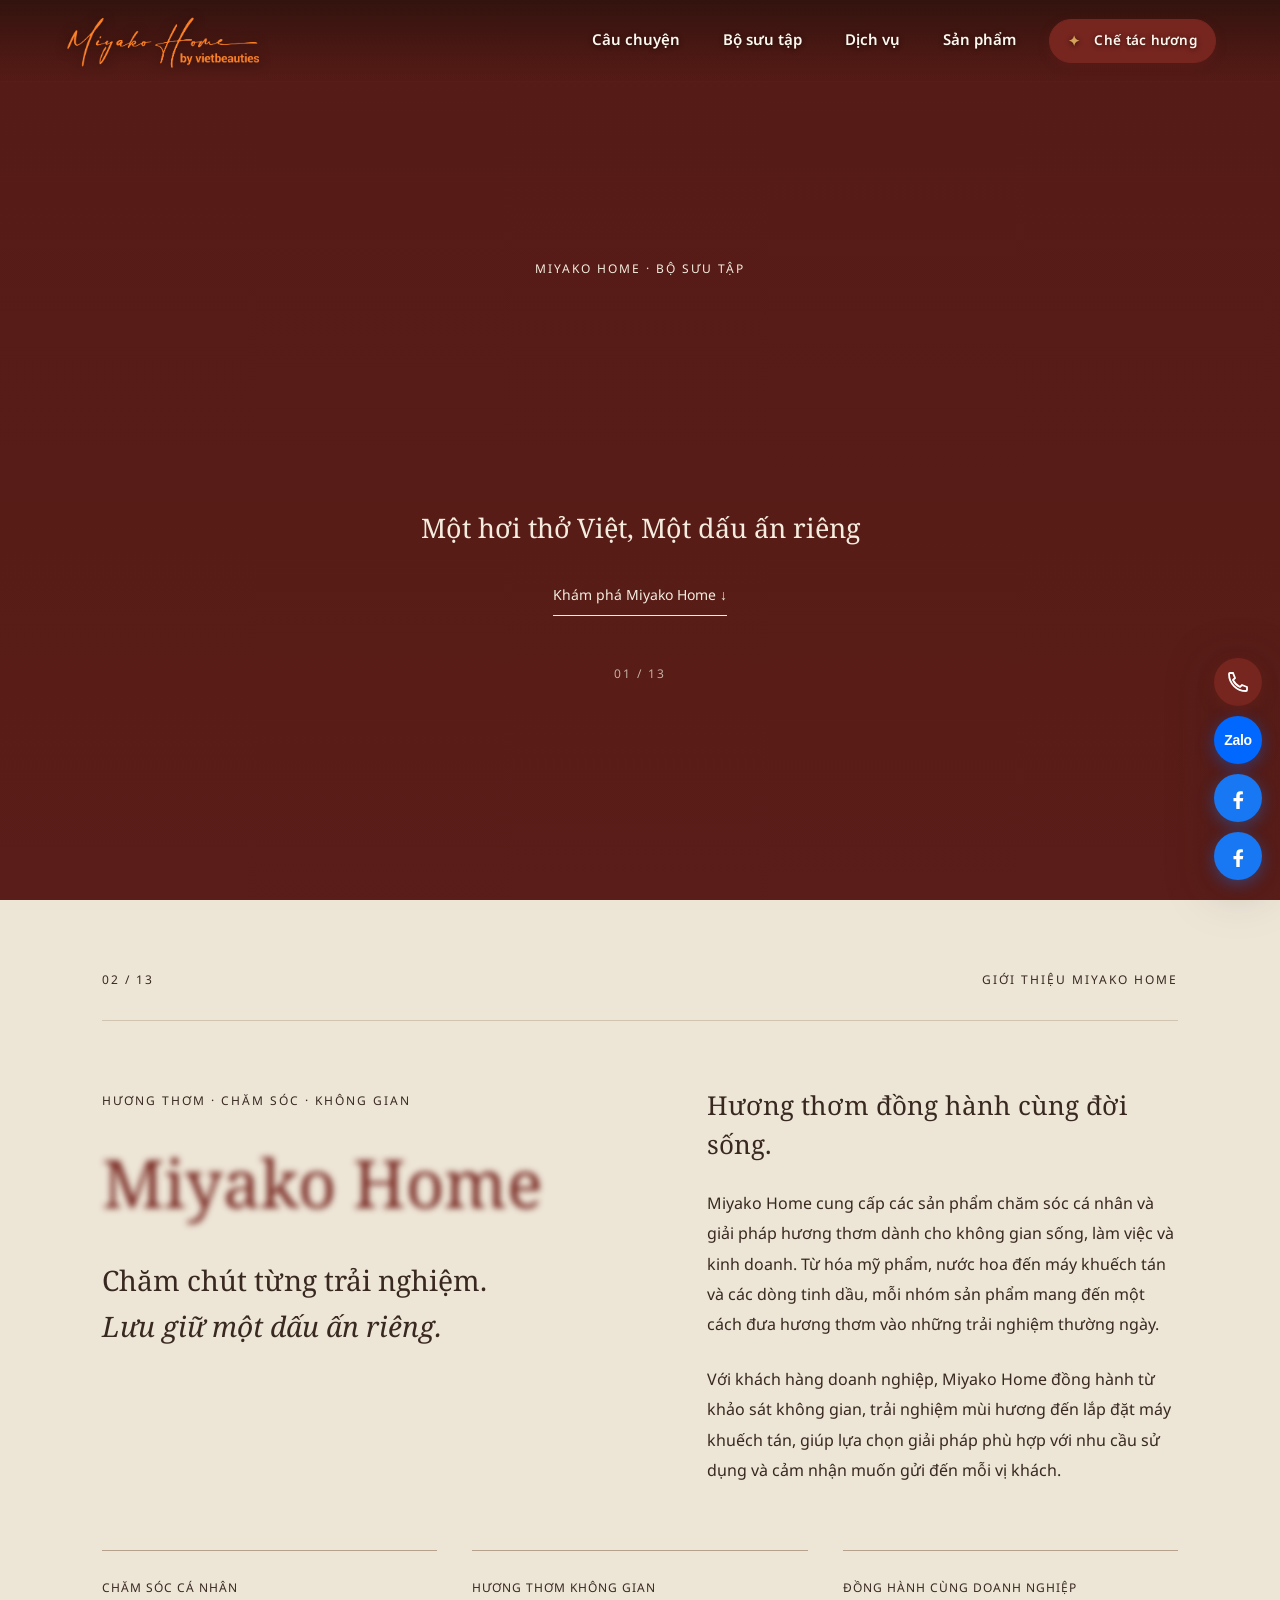
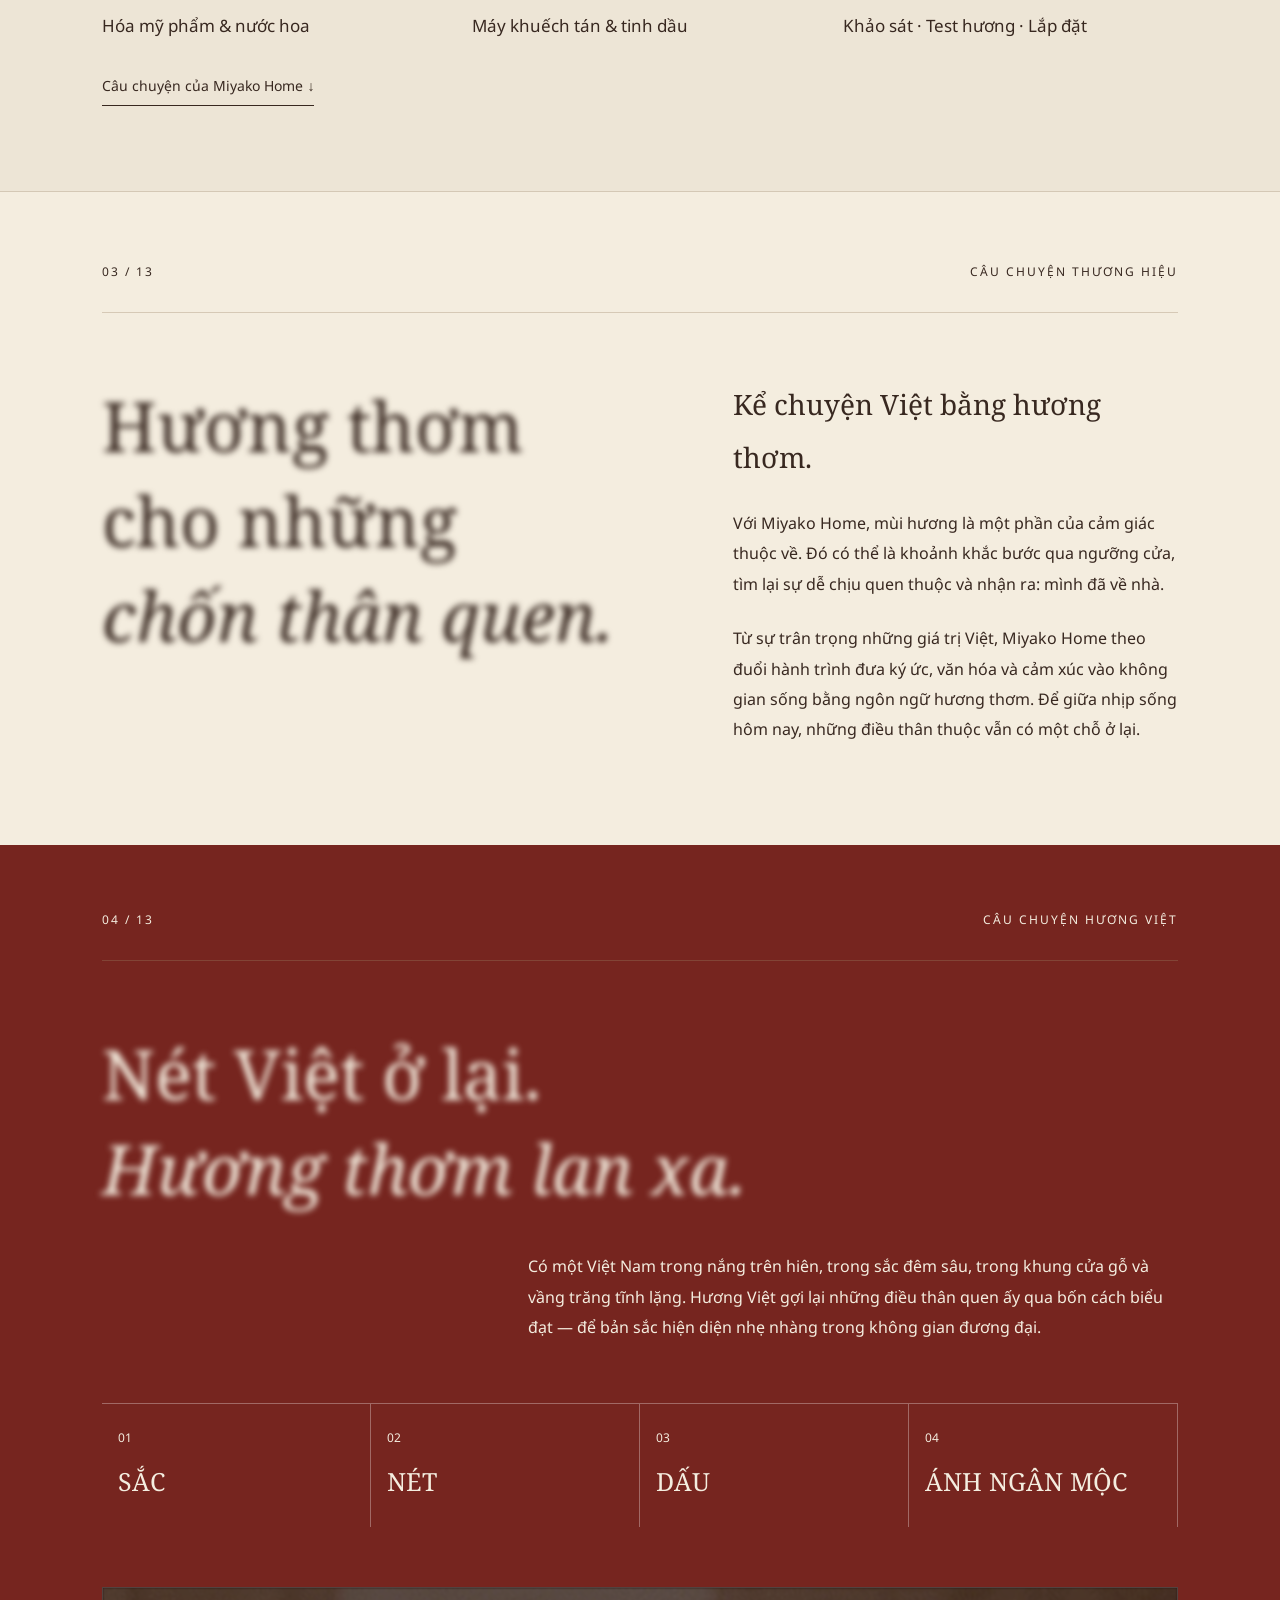
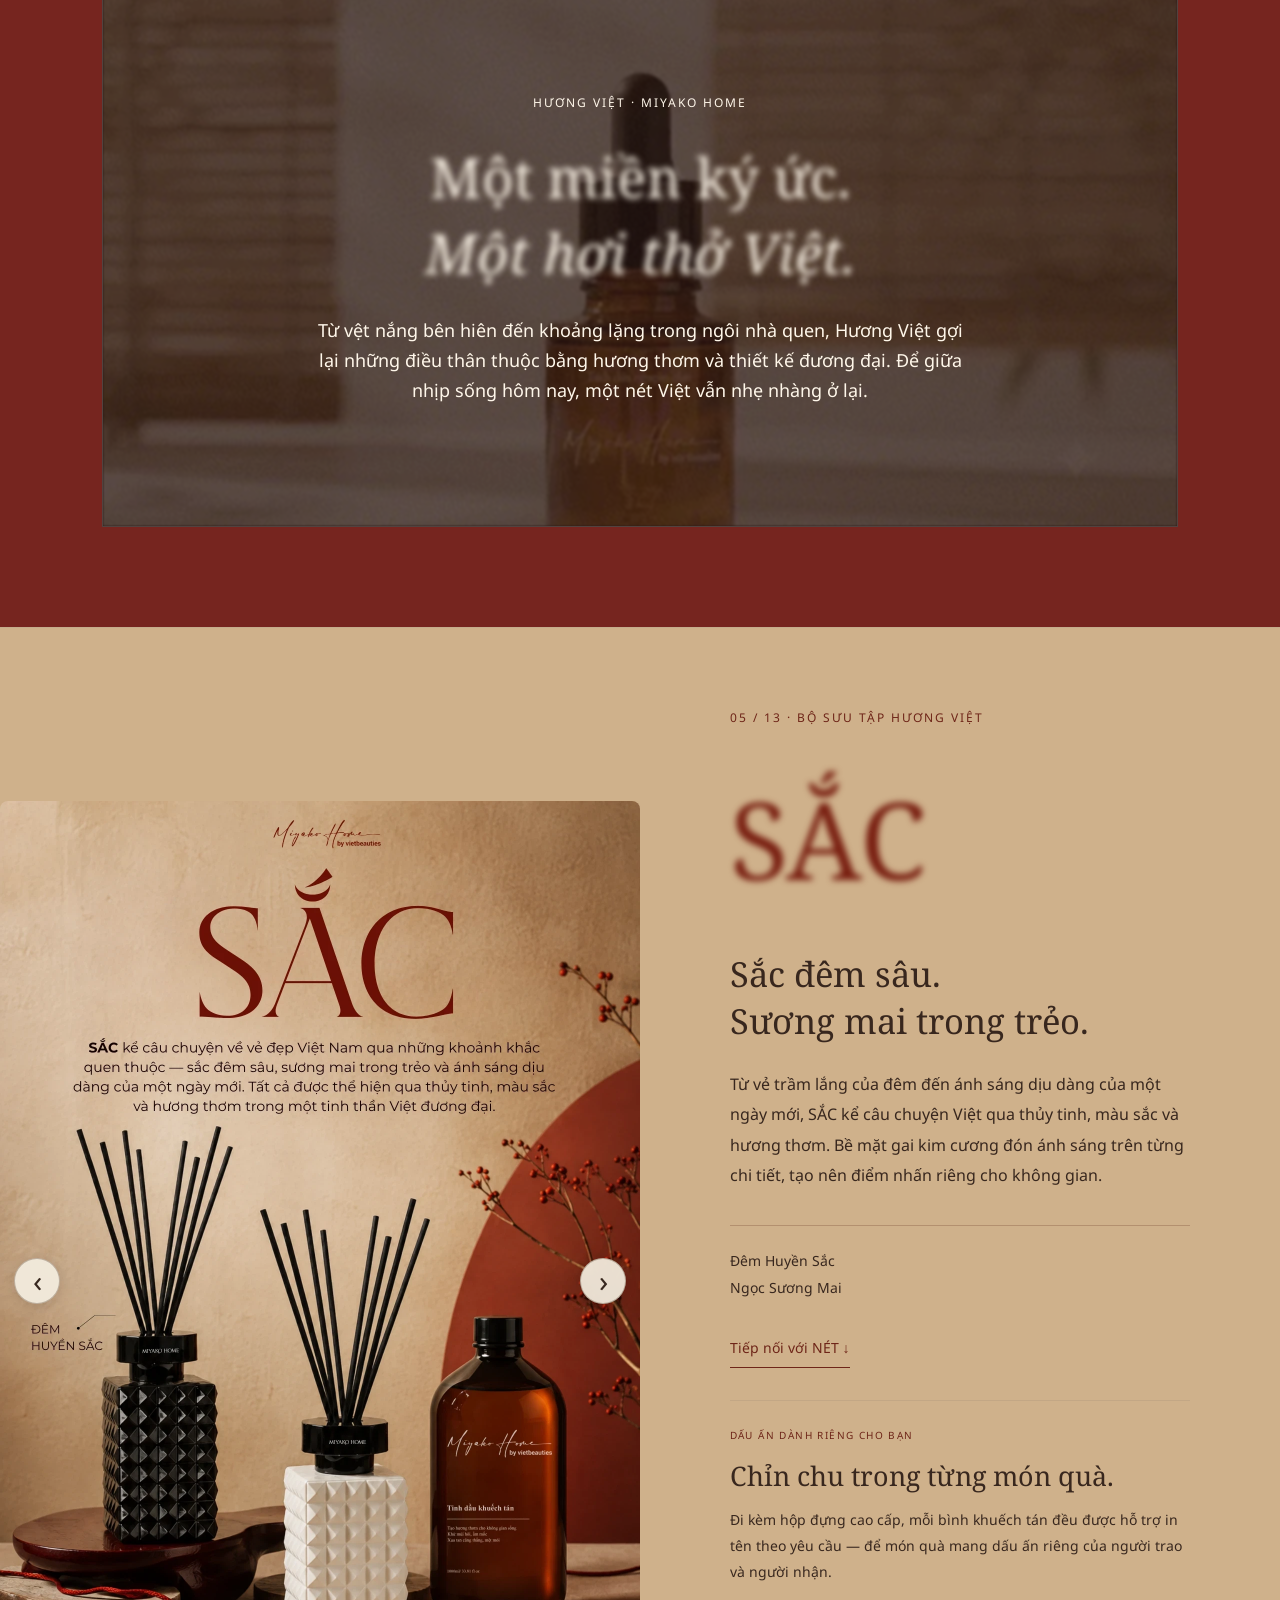
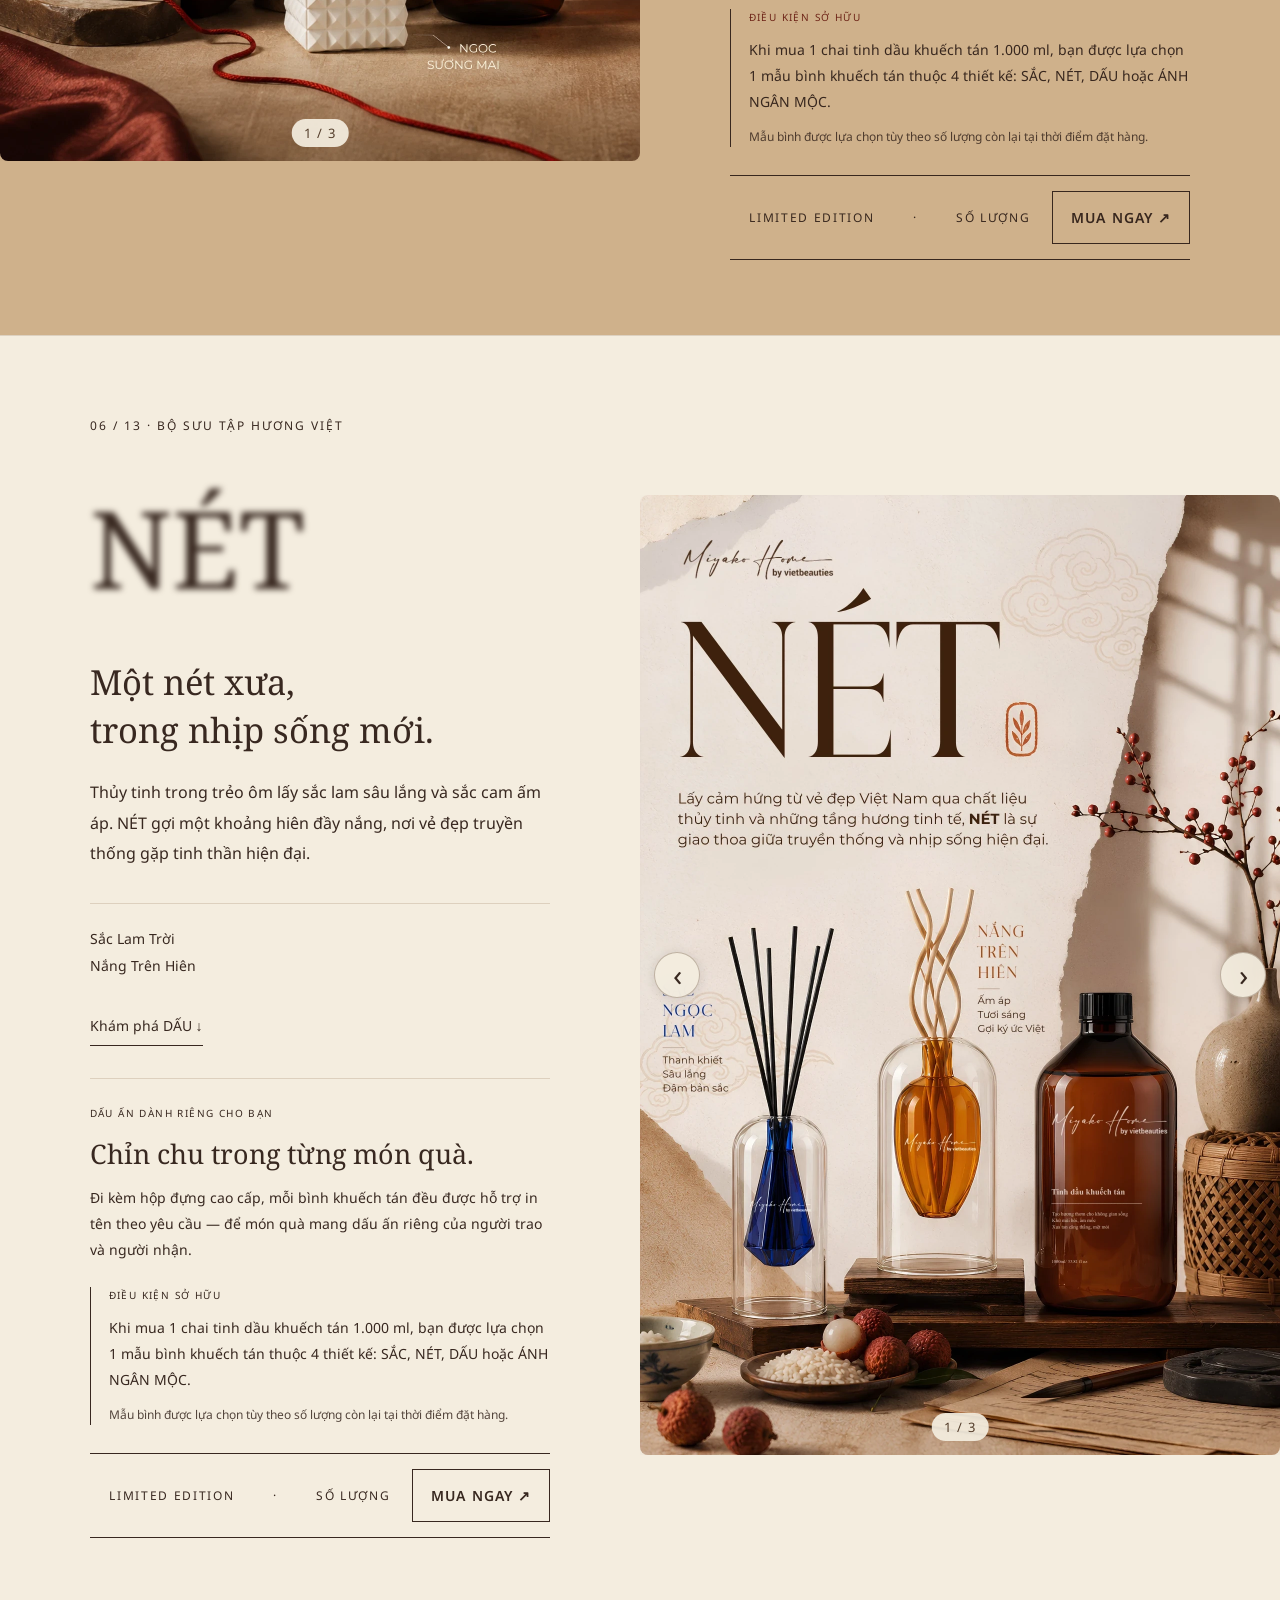
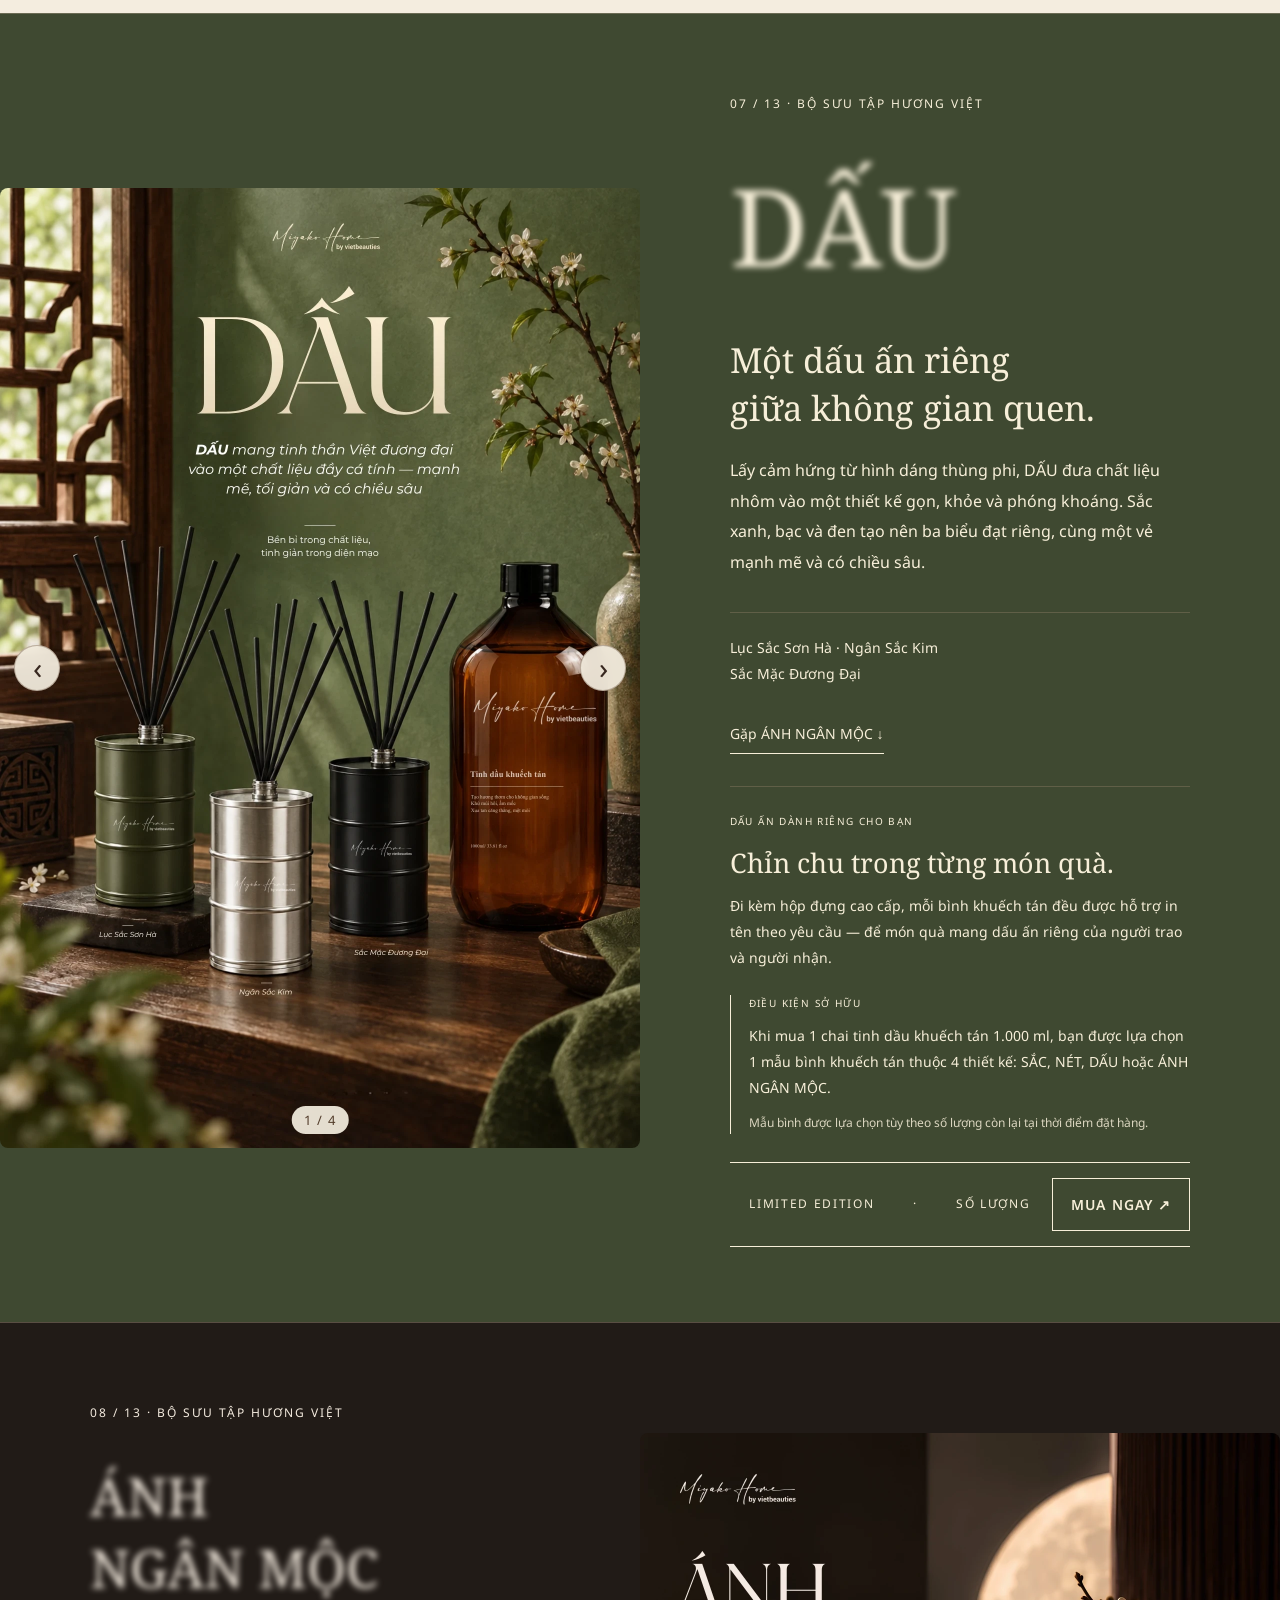
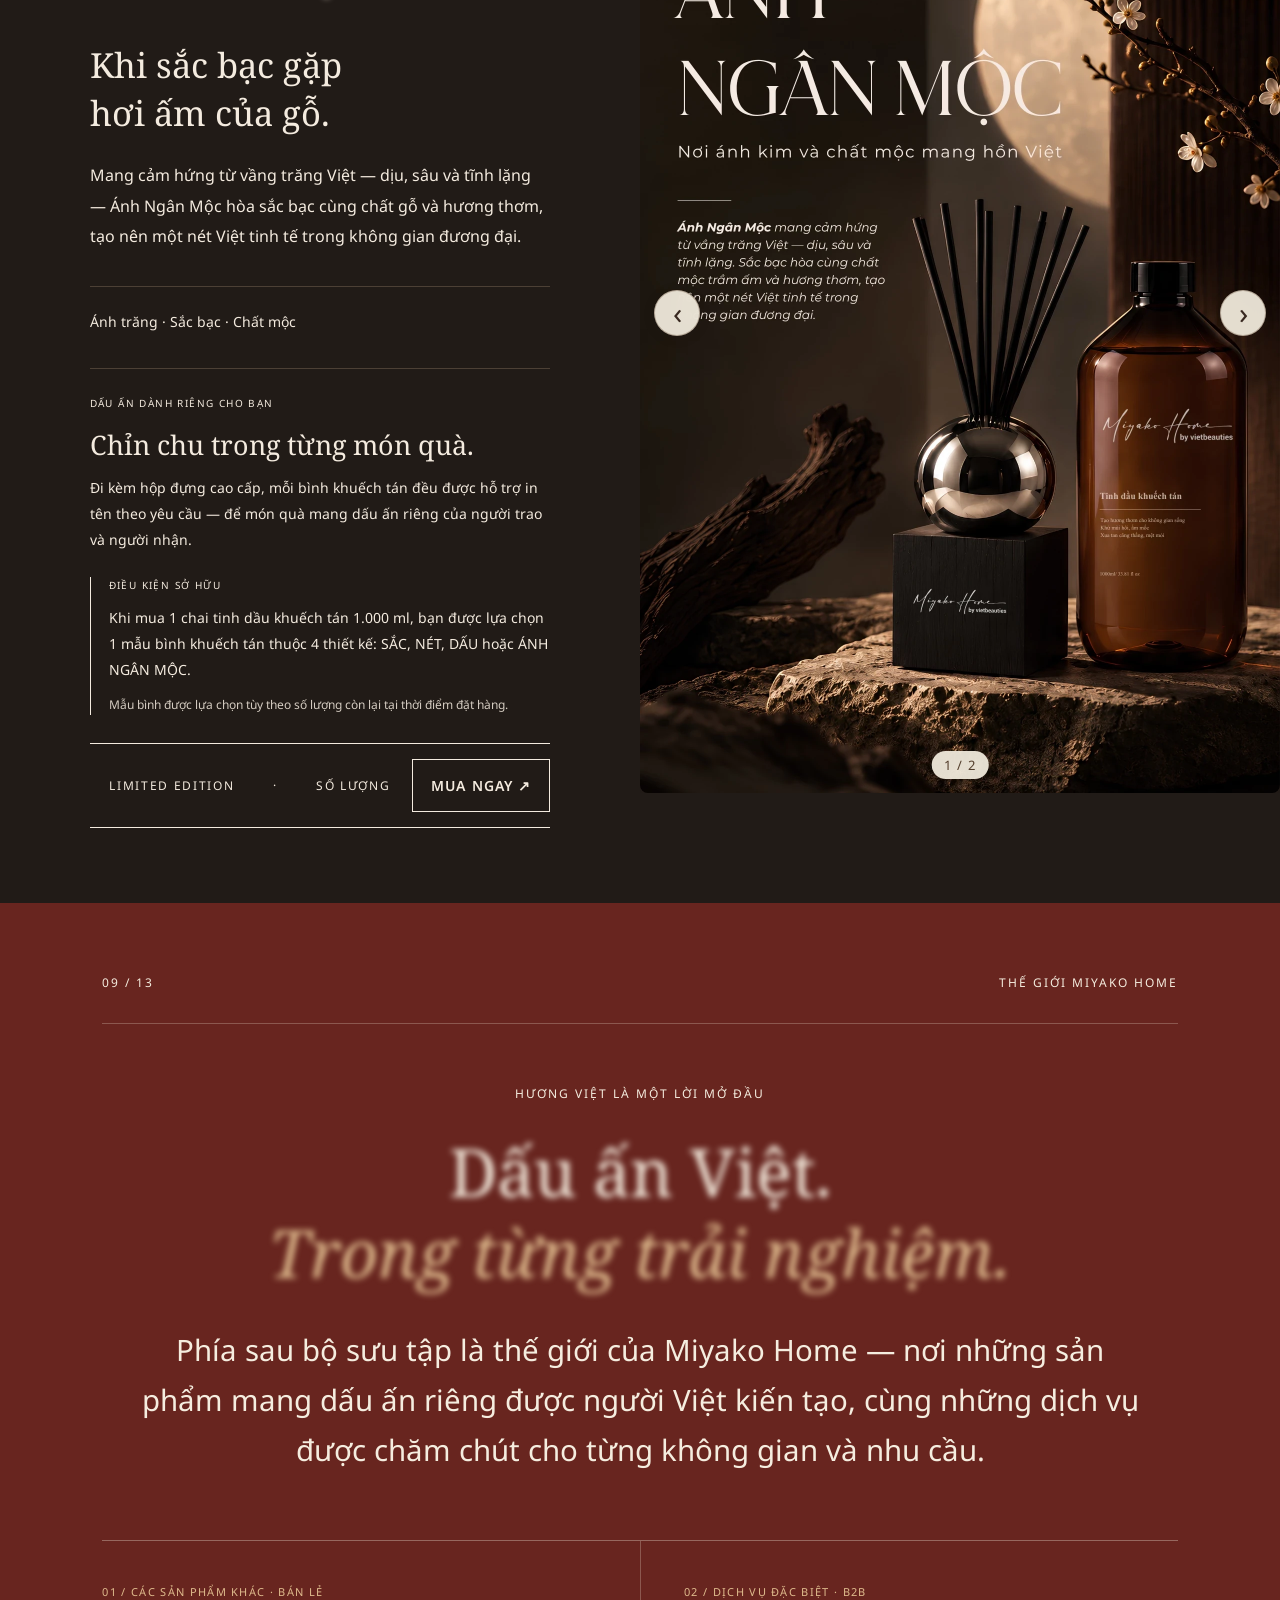
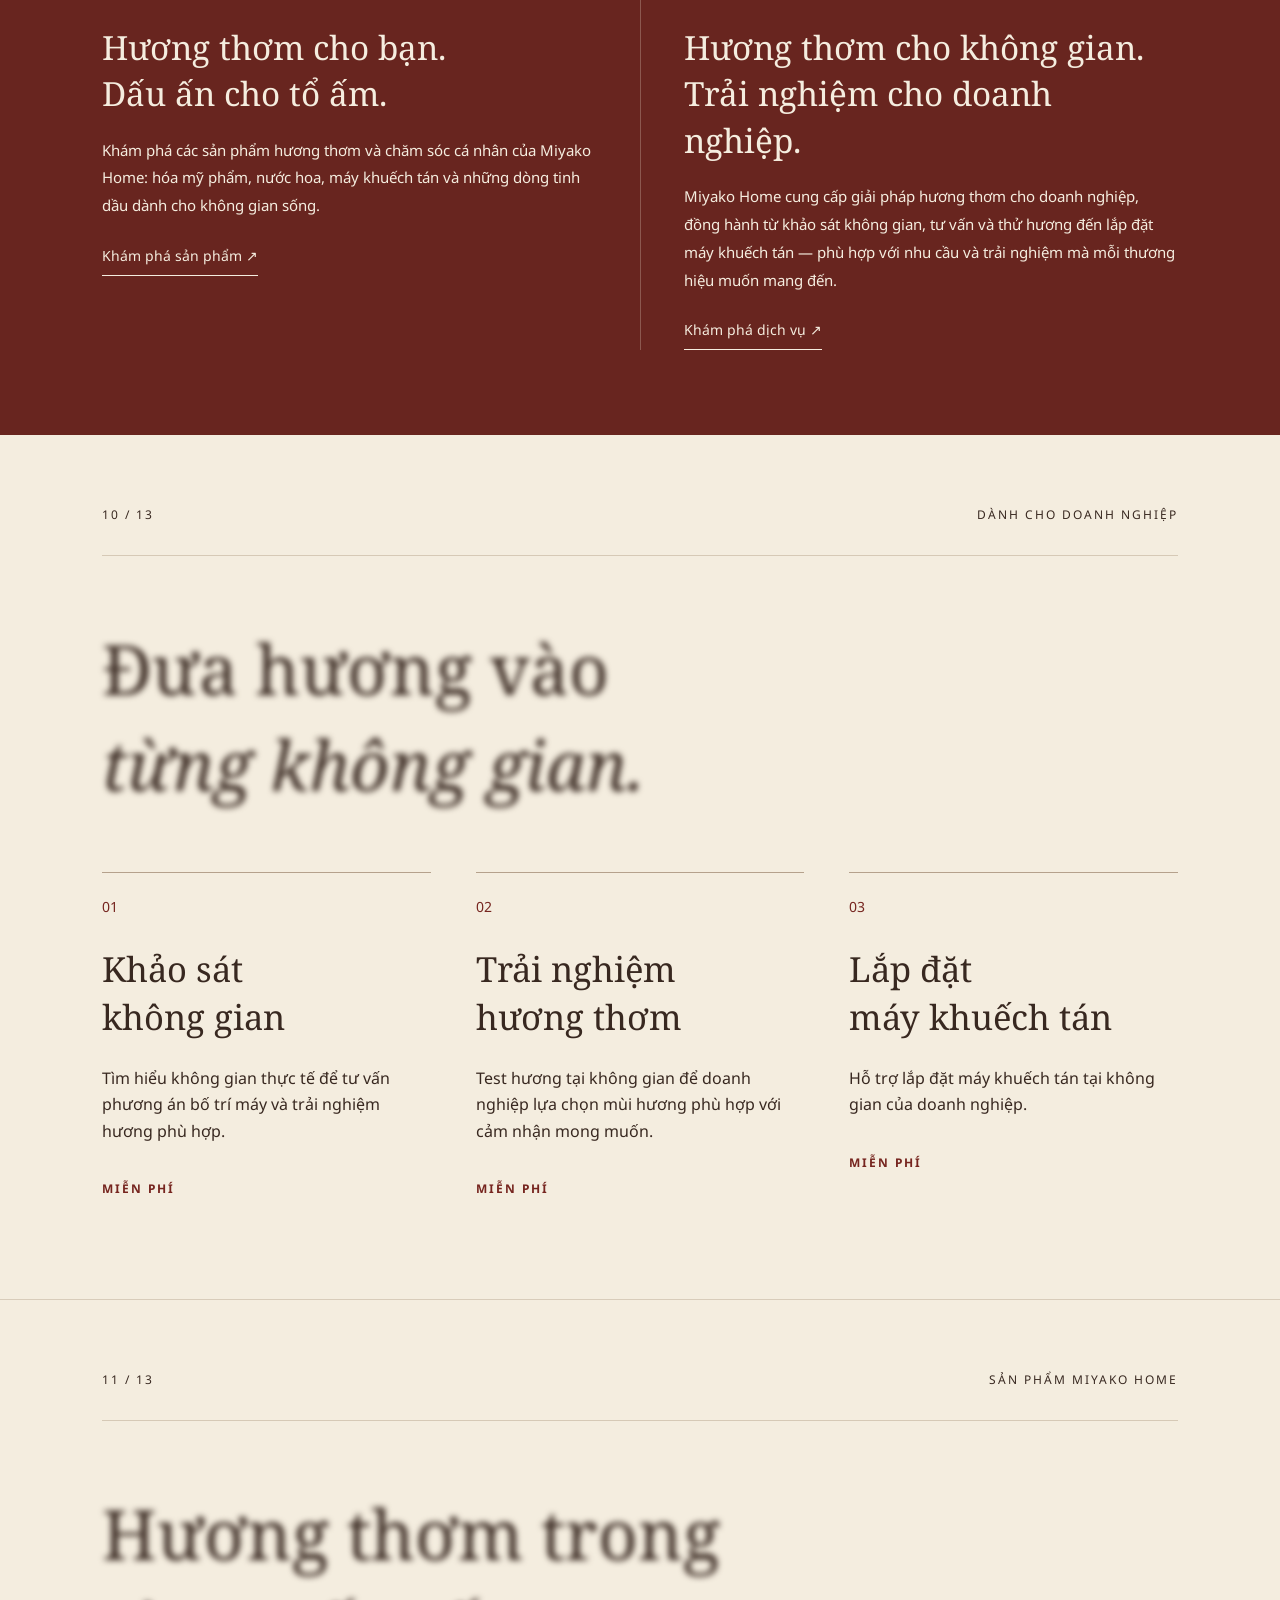
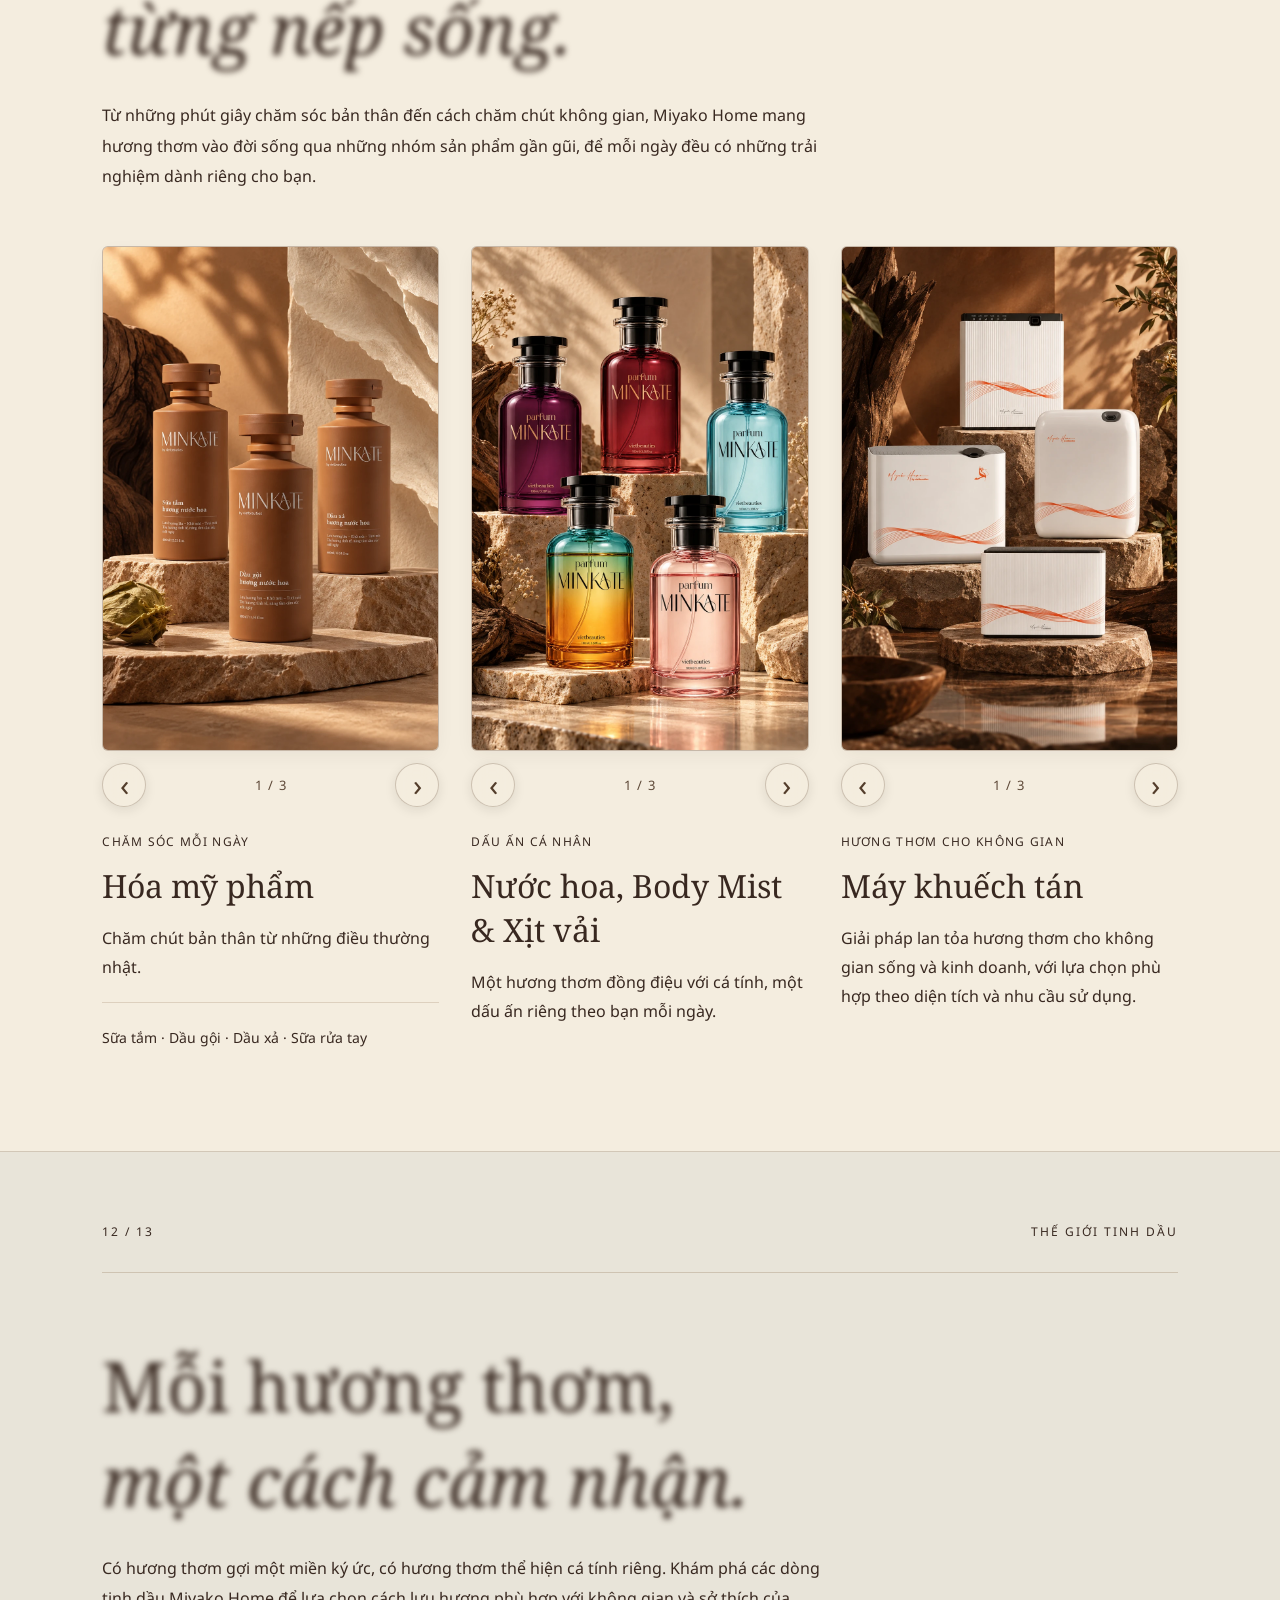
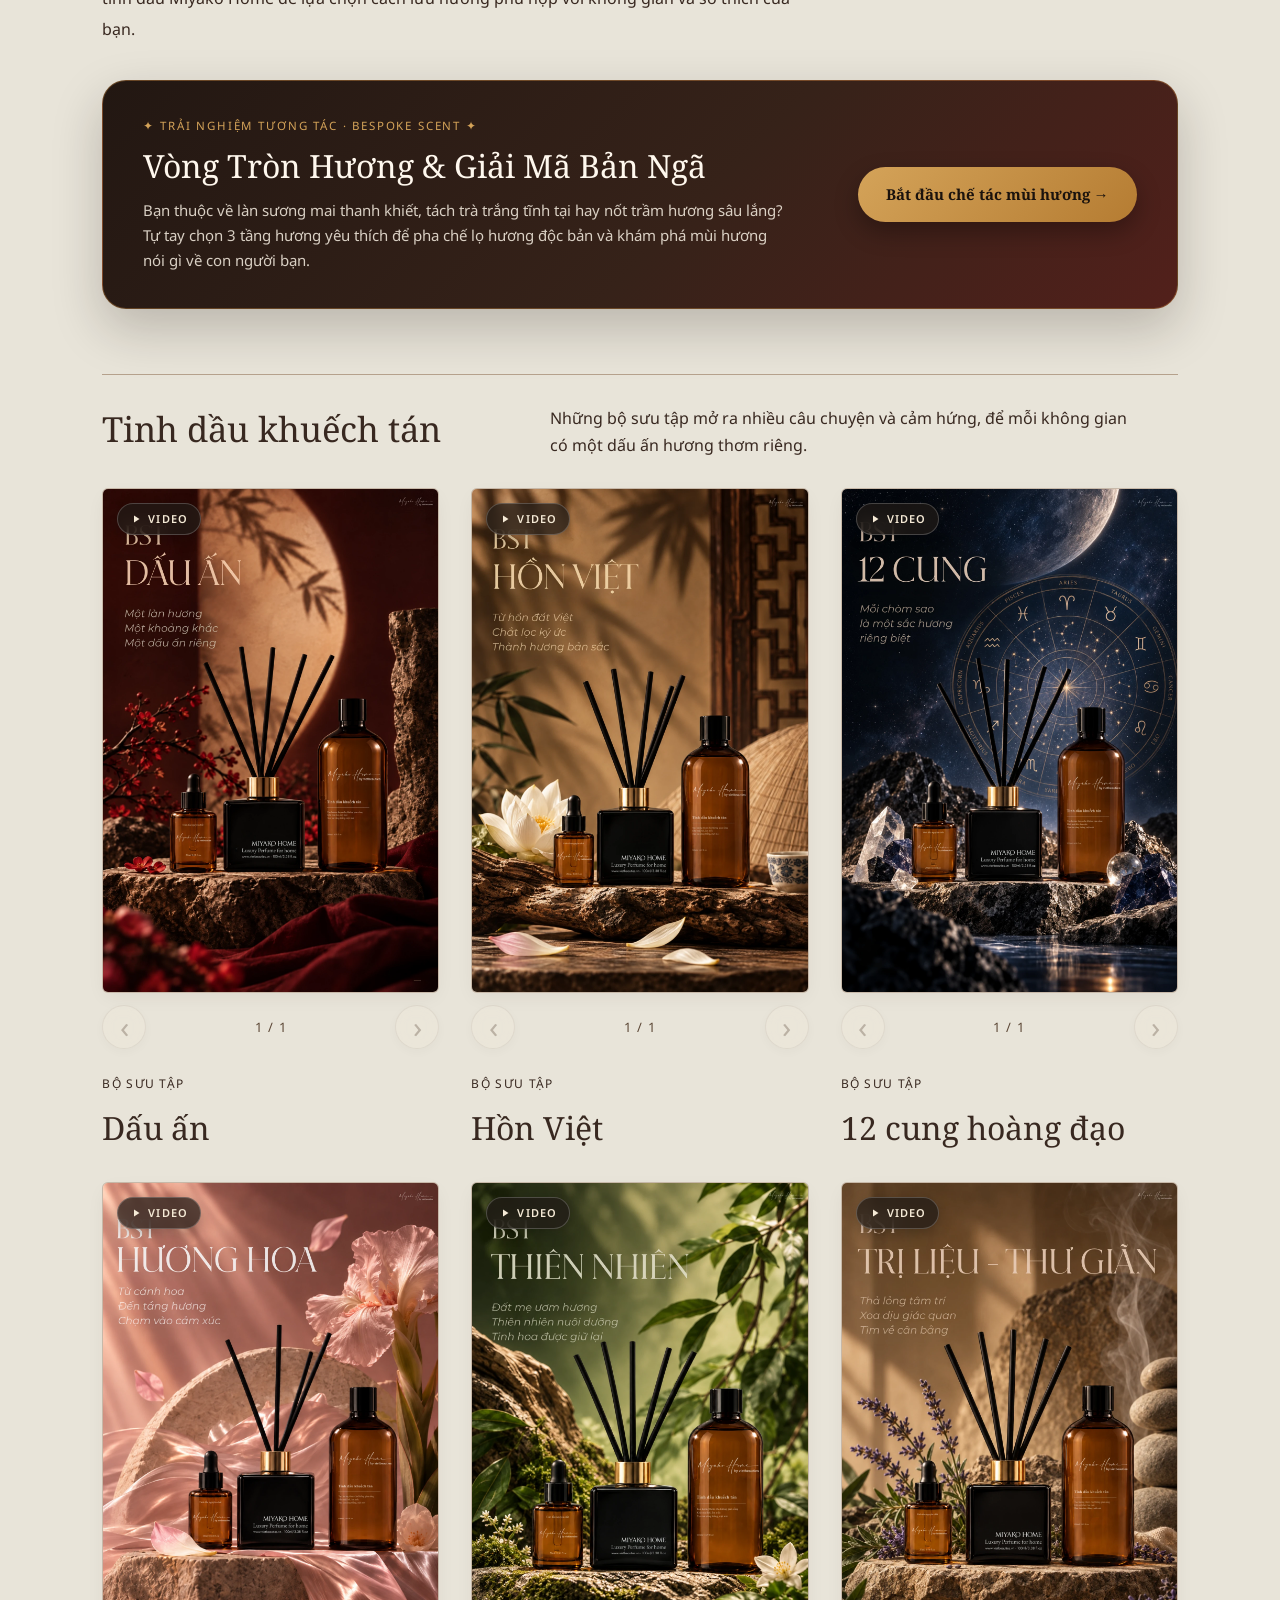
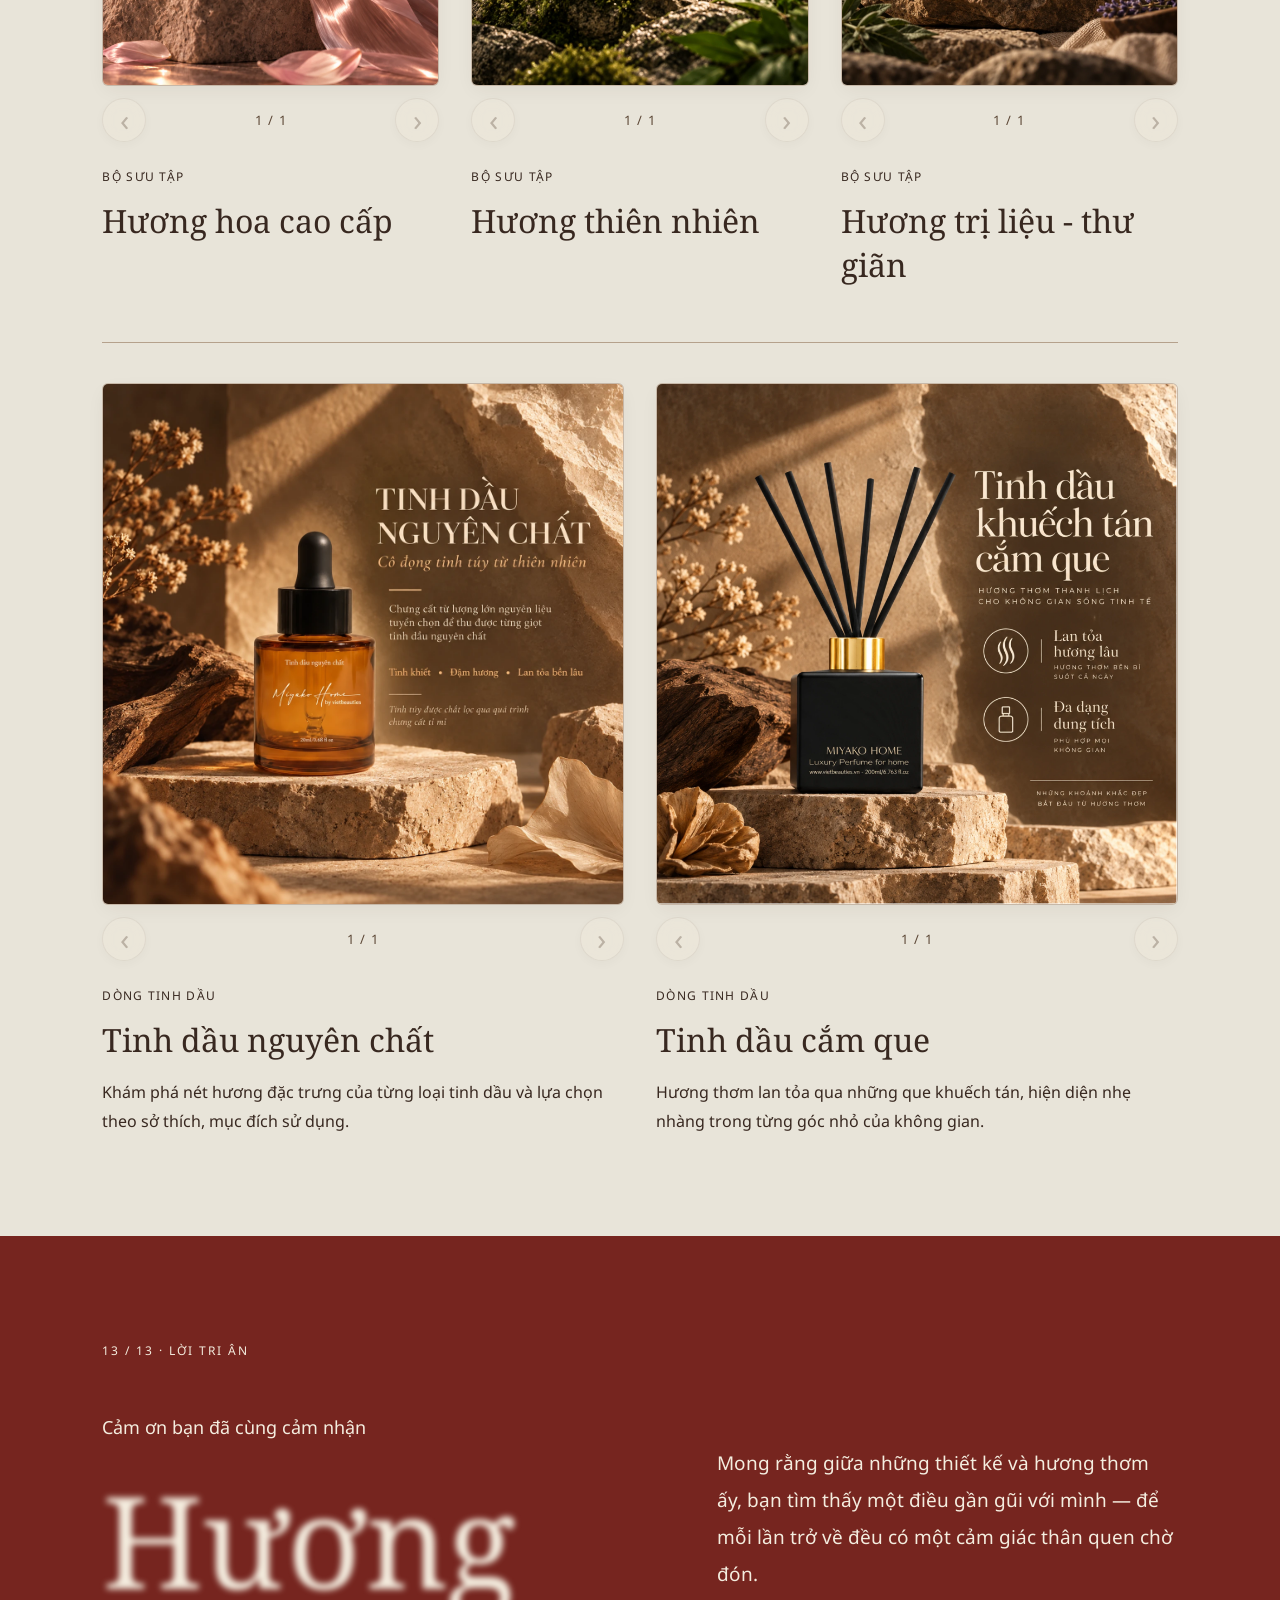
==== commit a5ed2e77: "update: link" ====
--- a/index.html
+++ b/index.html
@@ -2474,7 +2474,7 @@
               rel="noopener noreferrer"
               >Địa chỉ Vietbeauties · Xem trên Google Maps ↗</a
             ><a
-              href="https://vietbeauties.vn/"
+              href="https://vietbeauties.vn/?utm_source=web-vetinh&amp;utm_medium=huongviet&amp;utm_campaign=branding&amp;utm_content=bio_link"
               target="_blank"
               rel="noopener noreferrer"
               >Website · vietbeauties.vn ↗</a
@@ -2570,6 +2570,26 @@
             d="M9.25 16v-5.625h2.218l.354-2.326H9.25V6.533c0-.637.31-1.258 1.303-1.258h1.009v-1.98s-.915-.157-1.791-.157c-1.827 0-3.022 1.114-3.022 3.131V8.05H4.718v2.324h2.03V16h2.502z"
           ></path></svg
       ></a>
+      <a
+        id="contact-facebook-vn"
+        class="contact-facebook"
+        role="link"
+        tabindex="0"
+        target="_blank"
+        rel="noopener noreferrer"
+        aria-label="Facebook Miyako Home VN"
+        data-tooltip="Facebook VN"
+        href="https://www.facebook.com/miyakohomevn?locale=vi_VN"
+        ><svg
+          class="facebook-symbol"
+          aria-hidden="true"
+          viewBox="0 0 16 16"
+          fill="currentColor"
+        >
+          <path
+            d="M9.25 16v-5.625h2.218l.354-2.326H9.25V6.533c0-.637.31-1.258 1.303-1.258h1.009v-1.98s-.915-.157-1.791-.157c-1.827 0-3.022 1.114-3.022 3.131V8.05H4.718v2.324h2.03V16h2.502z"
+          ></path></svg
+      ></a>
     </div>
     <aside
       id="review-popup"
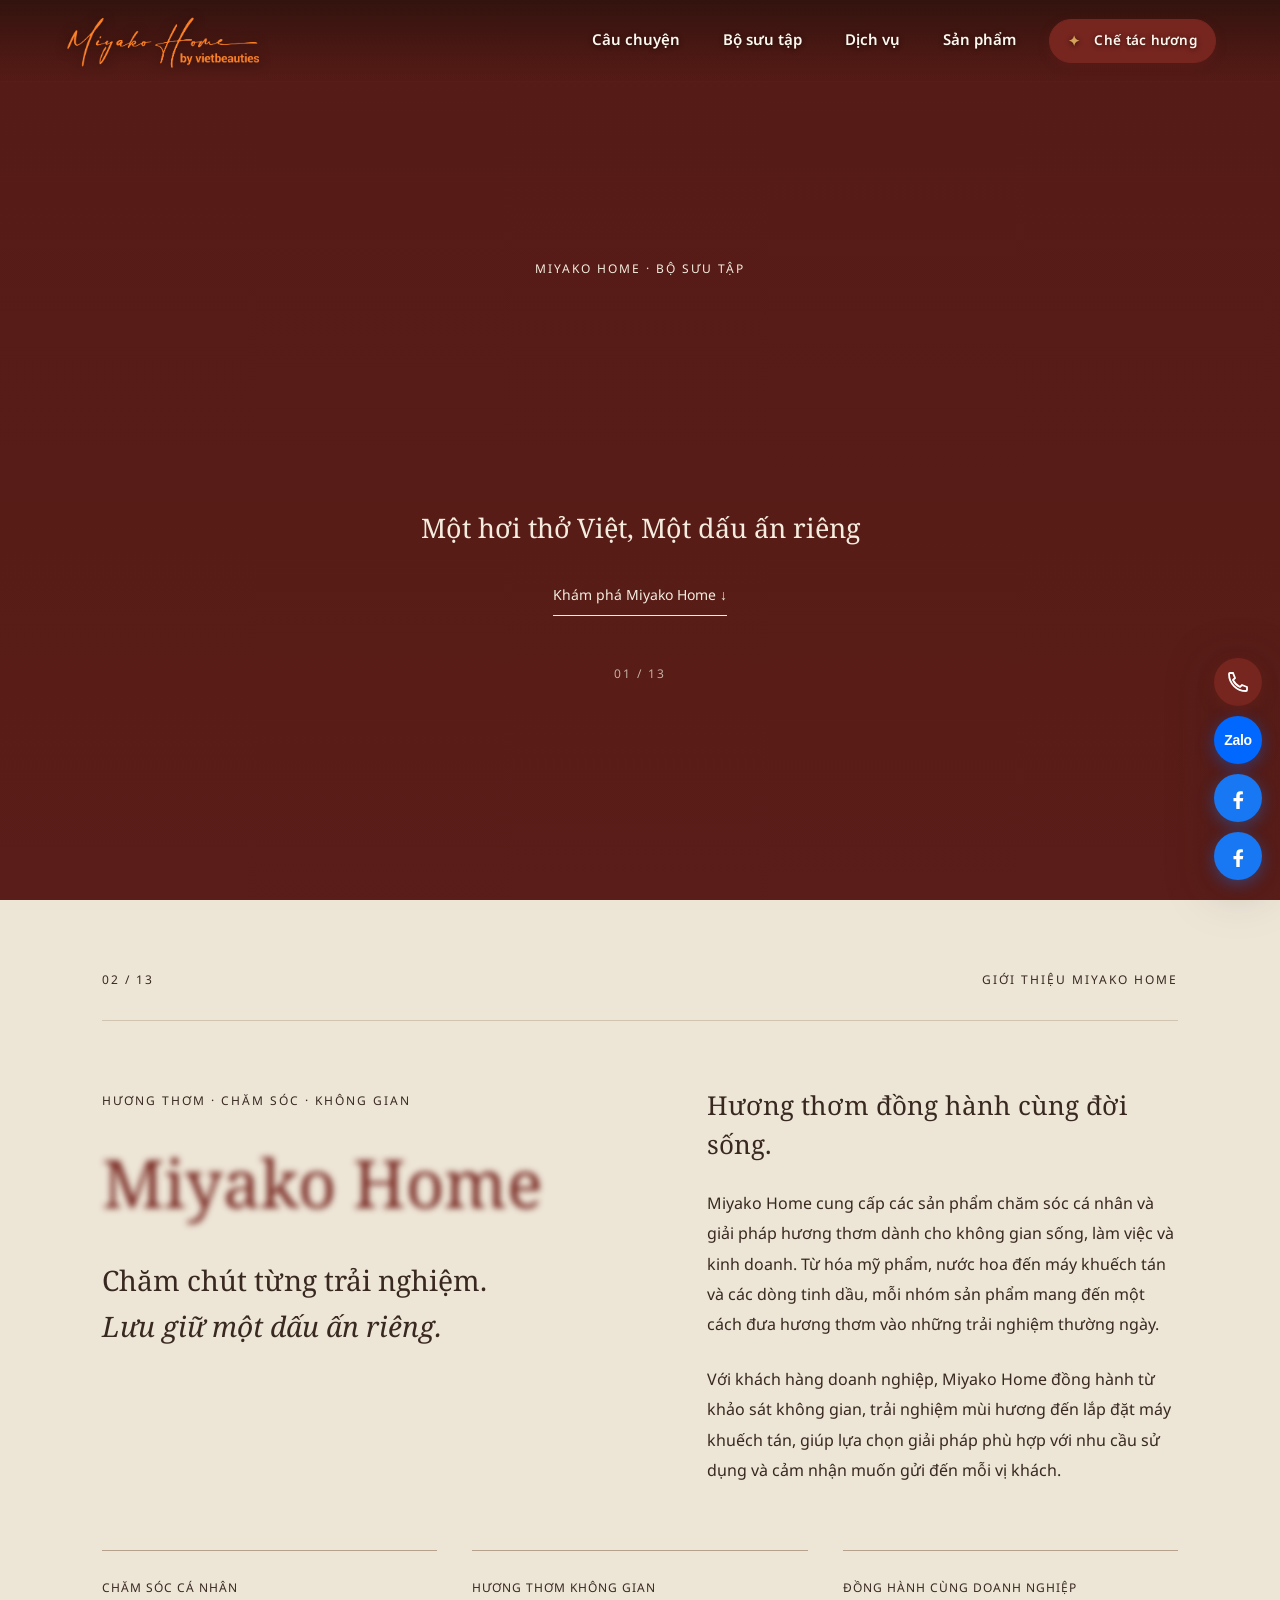
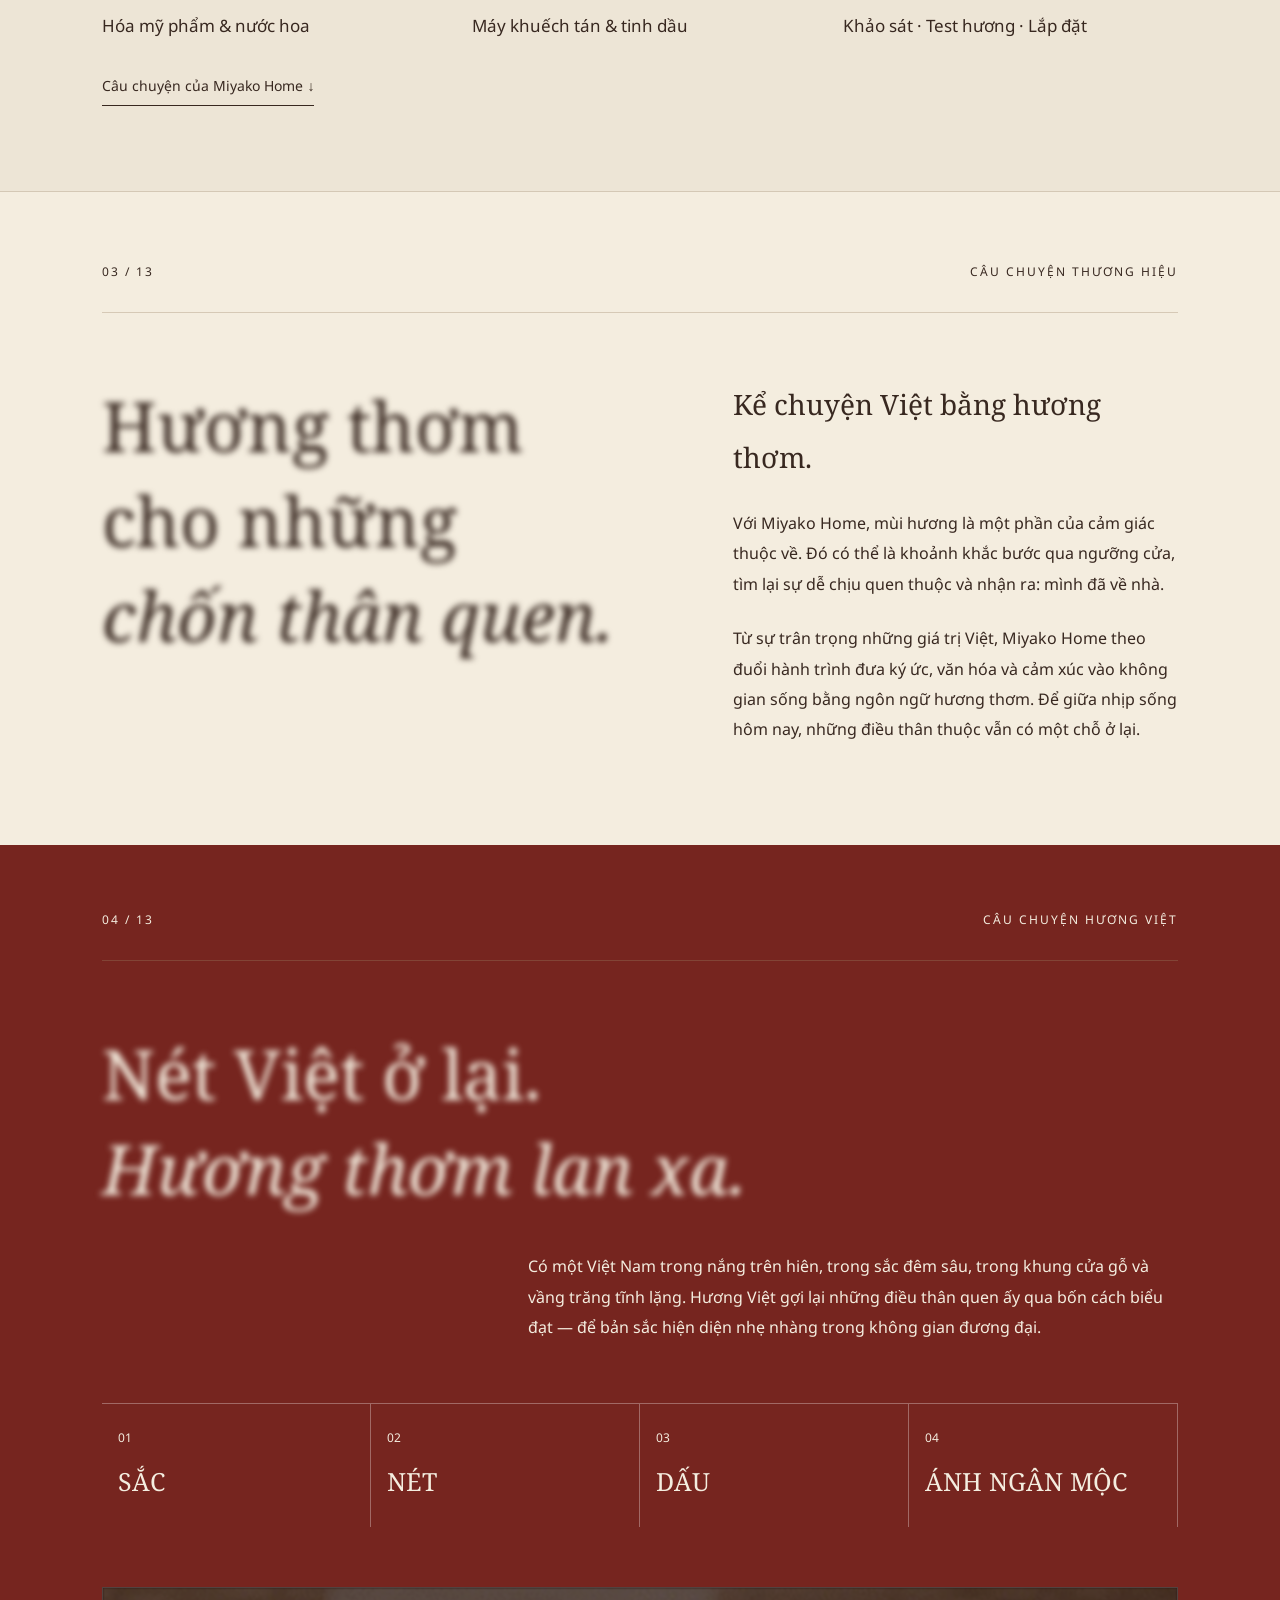
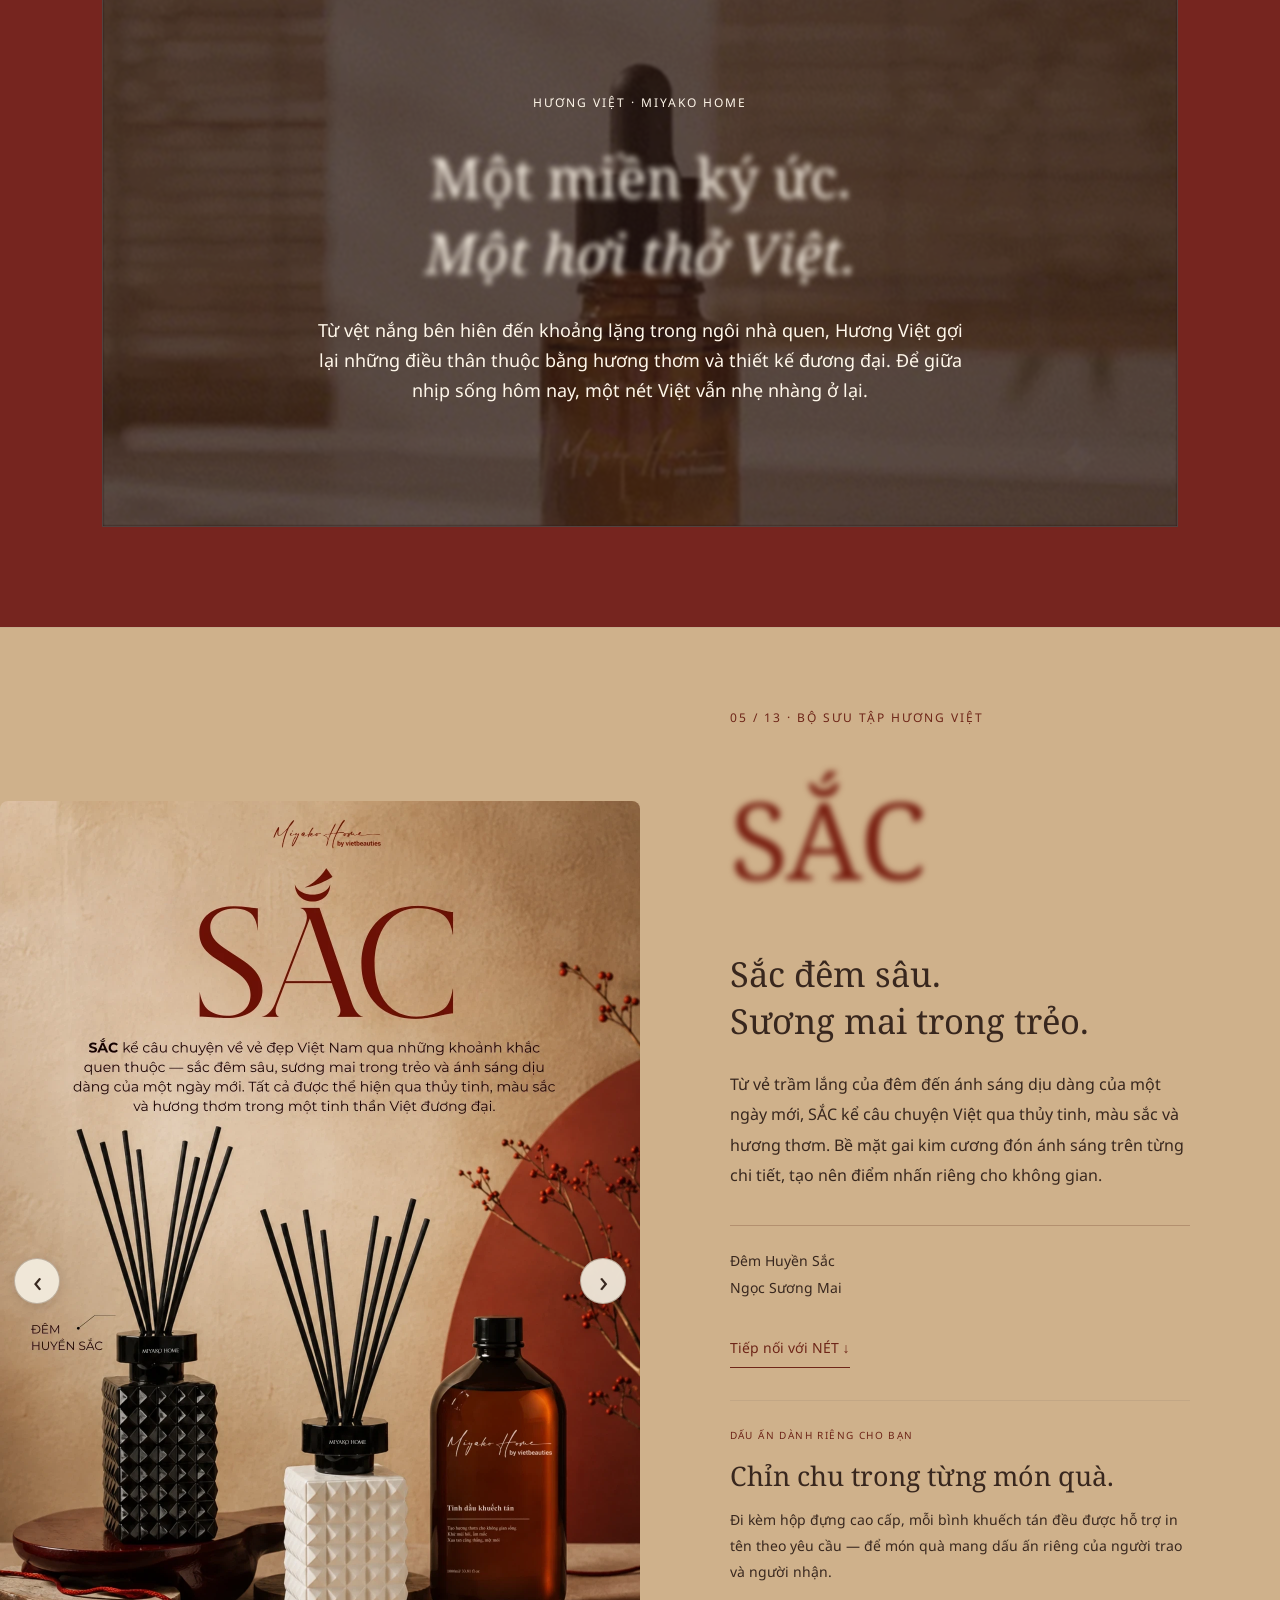
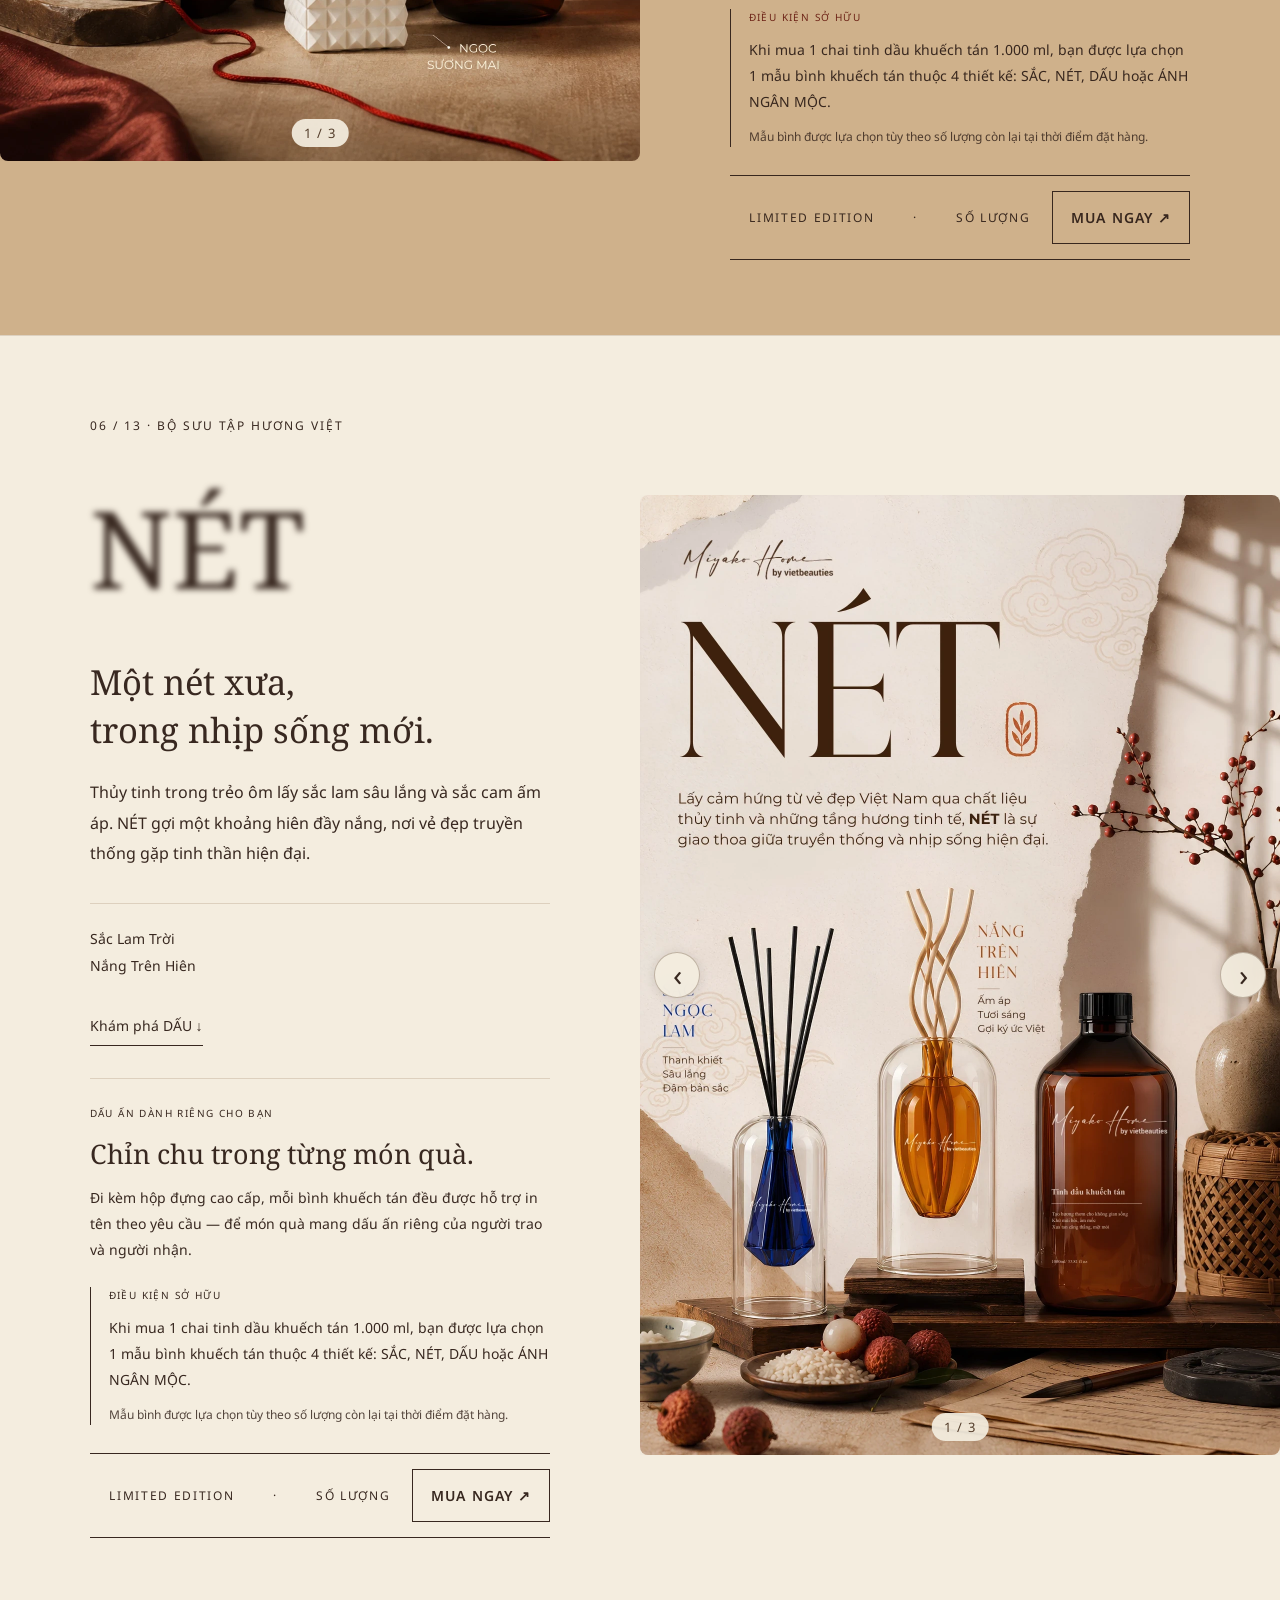
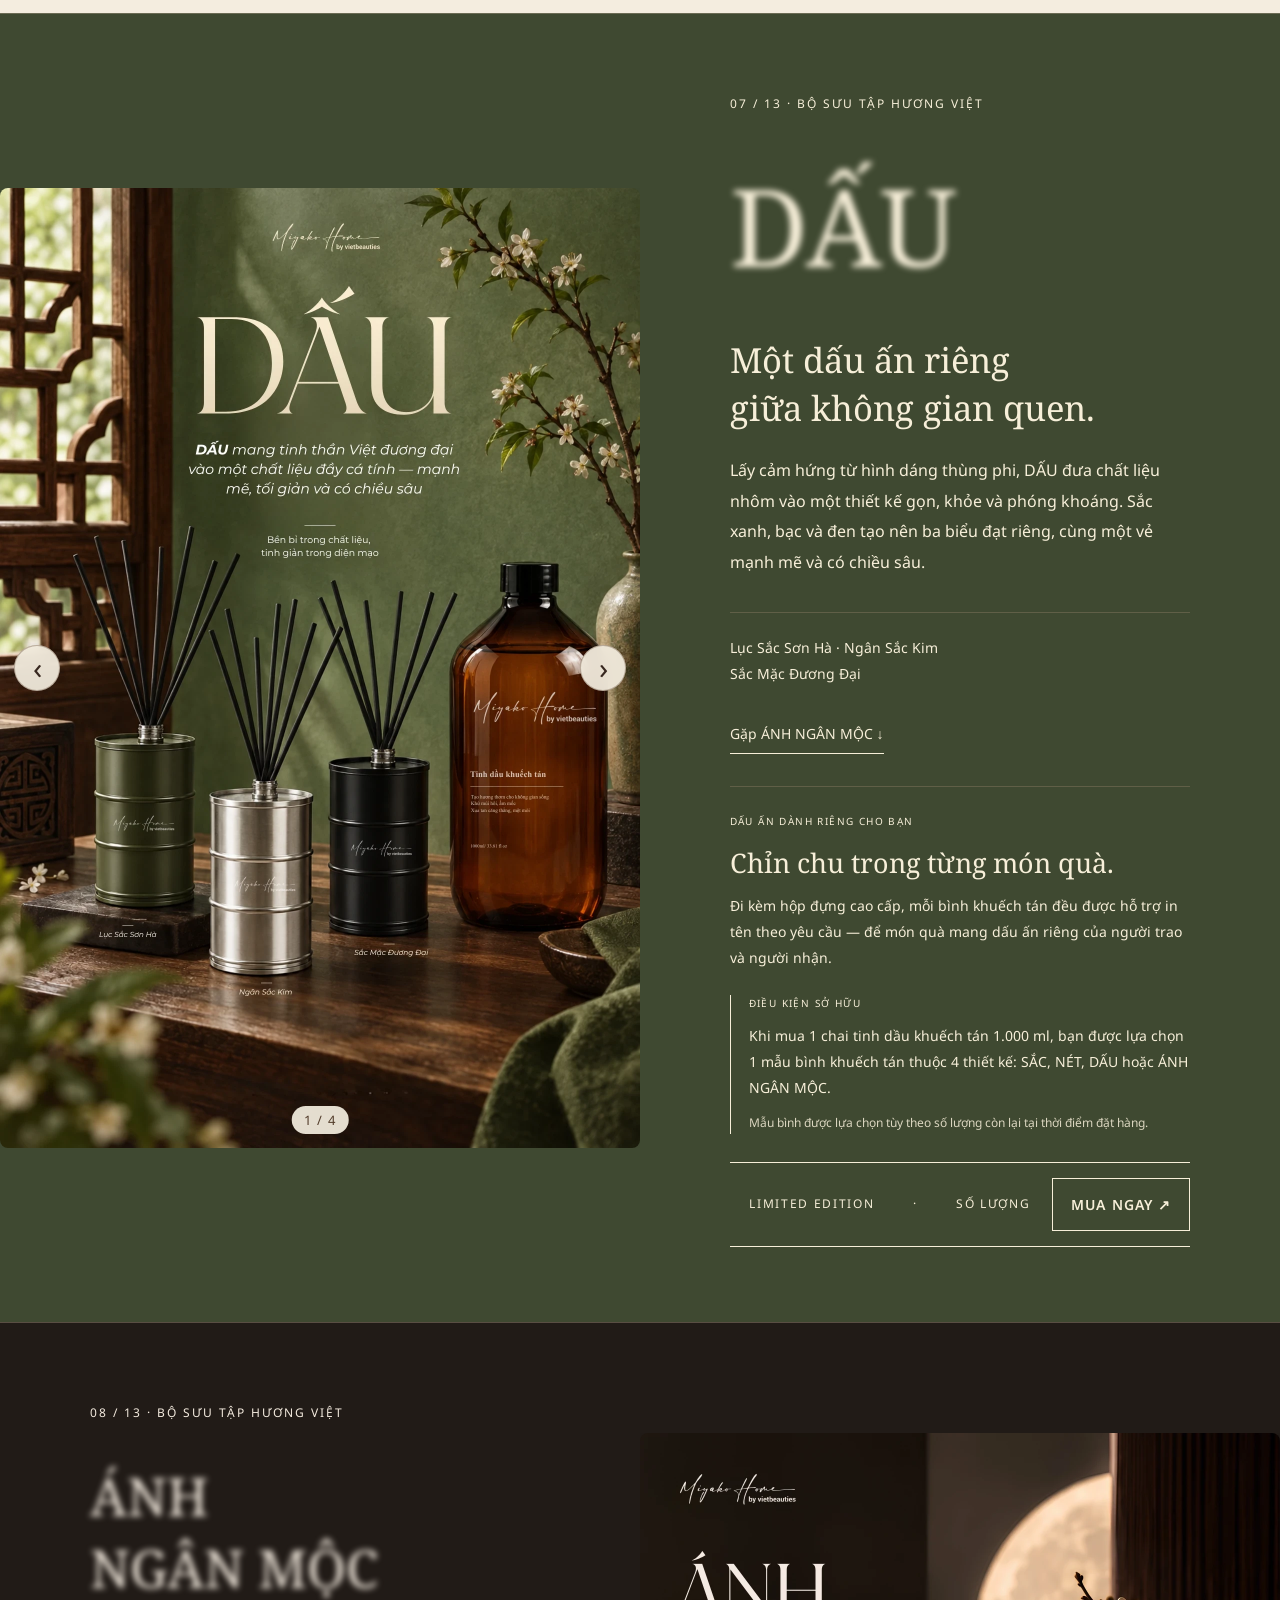
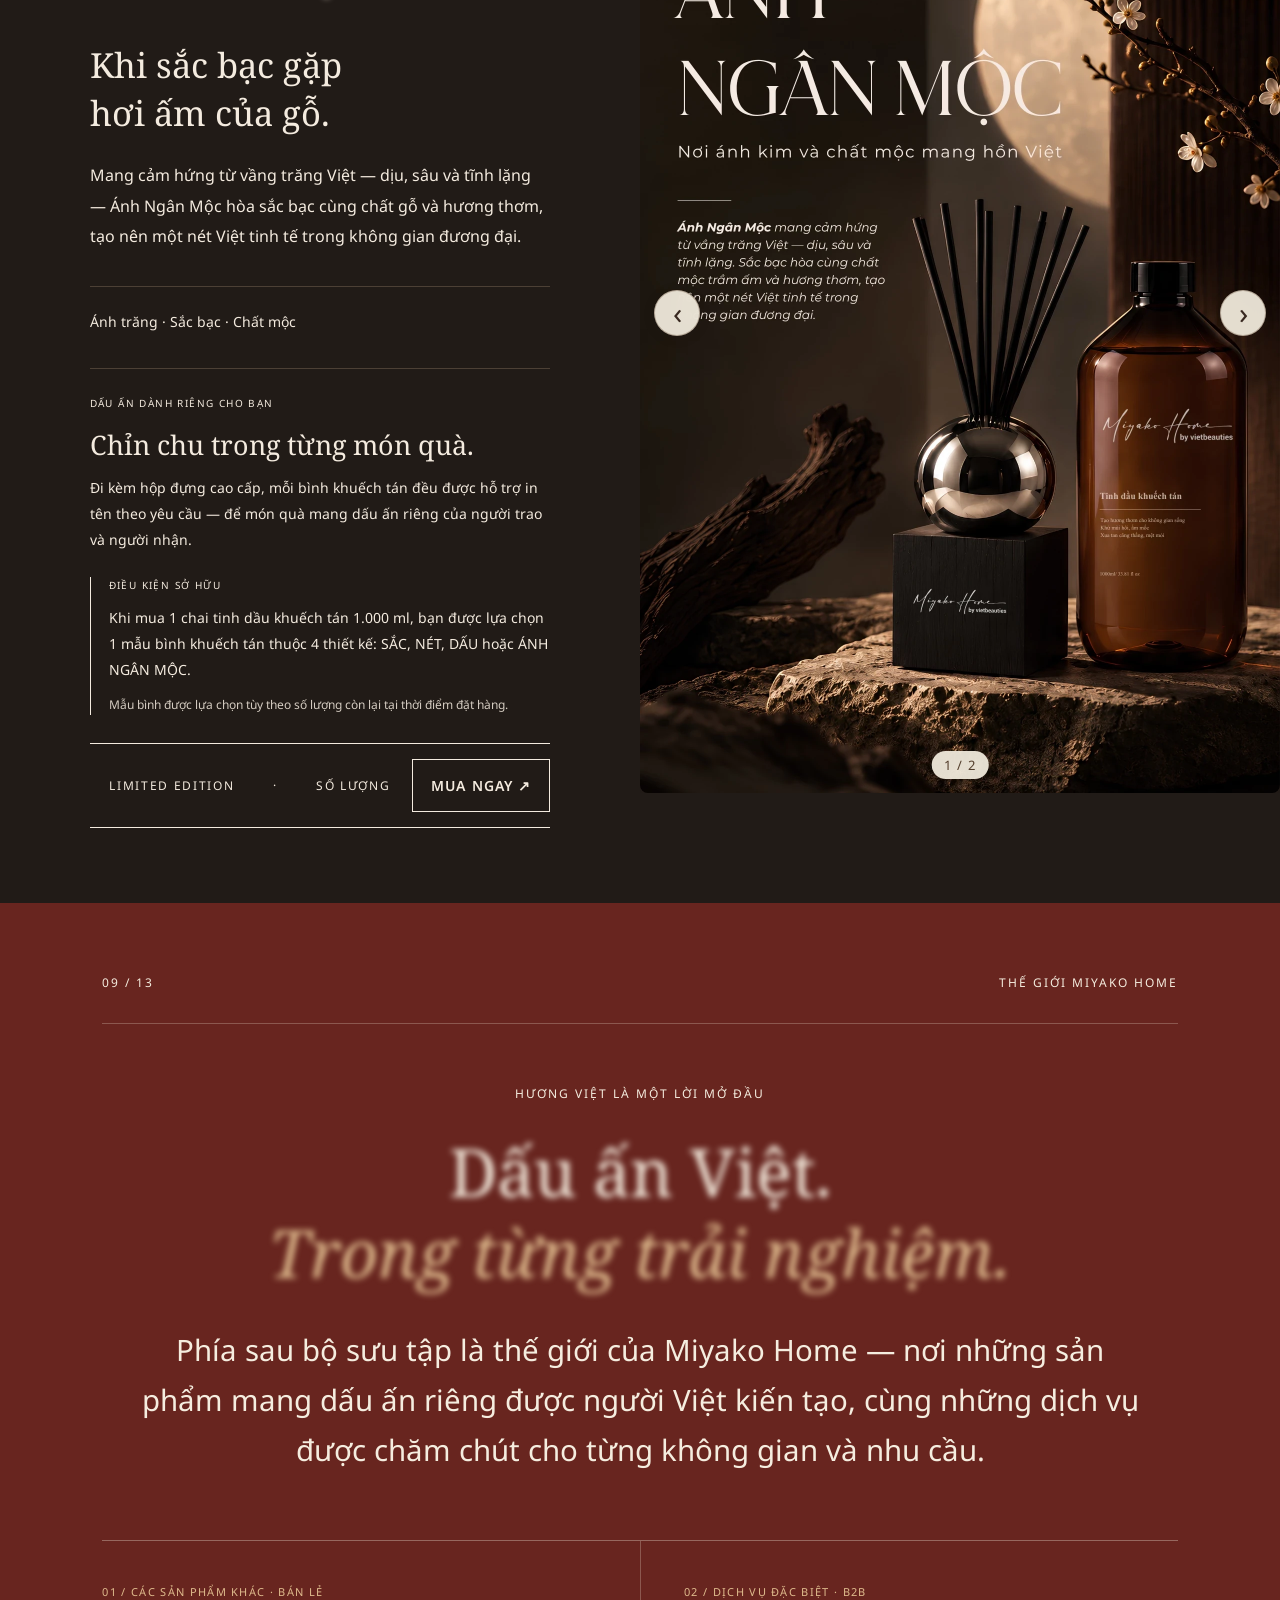
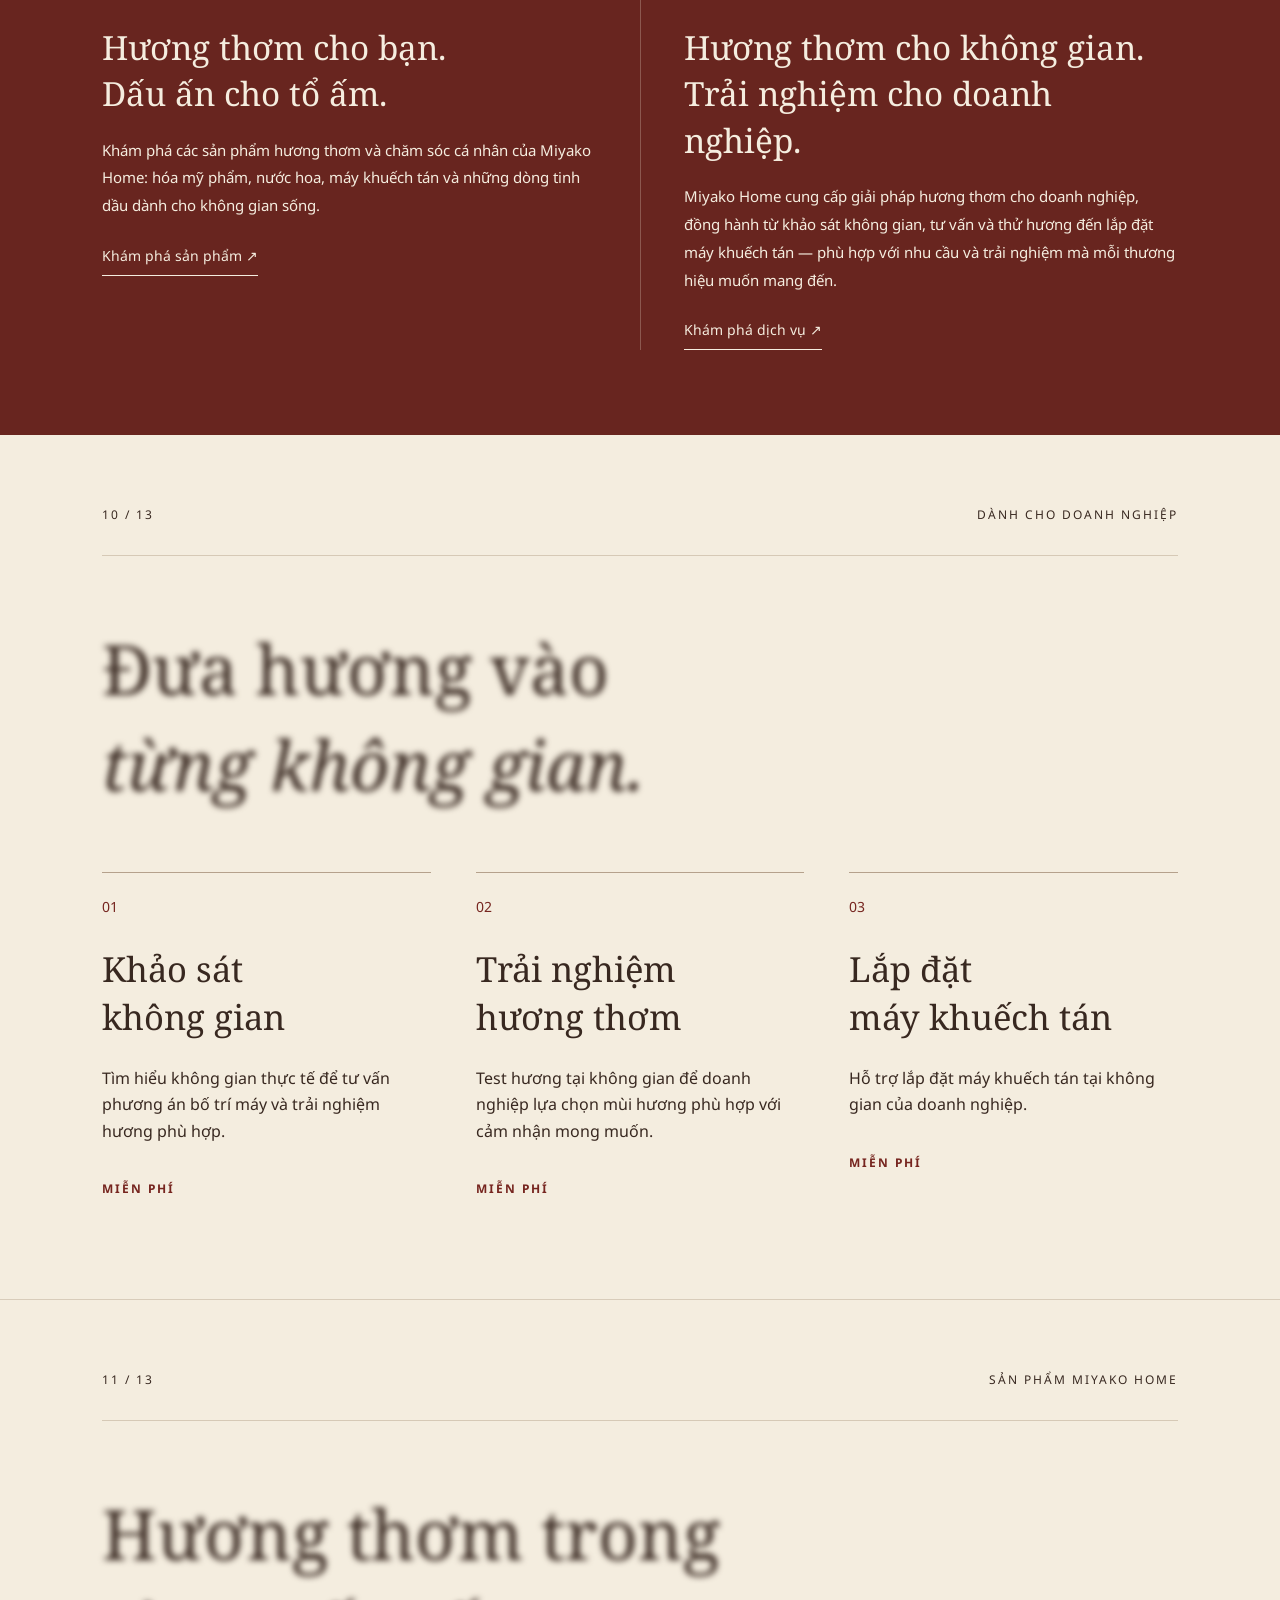
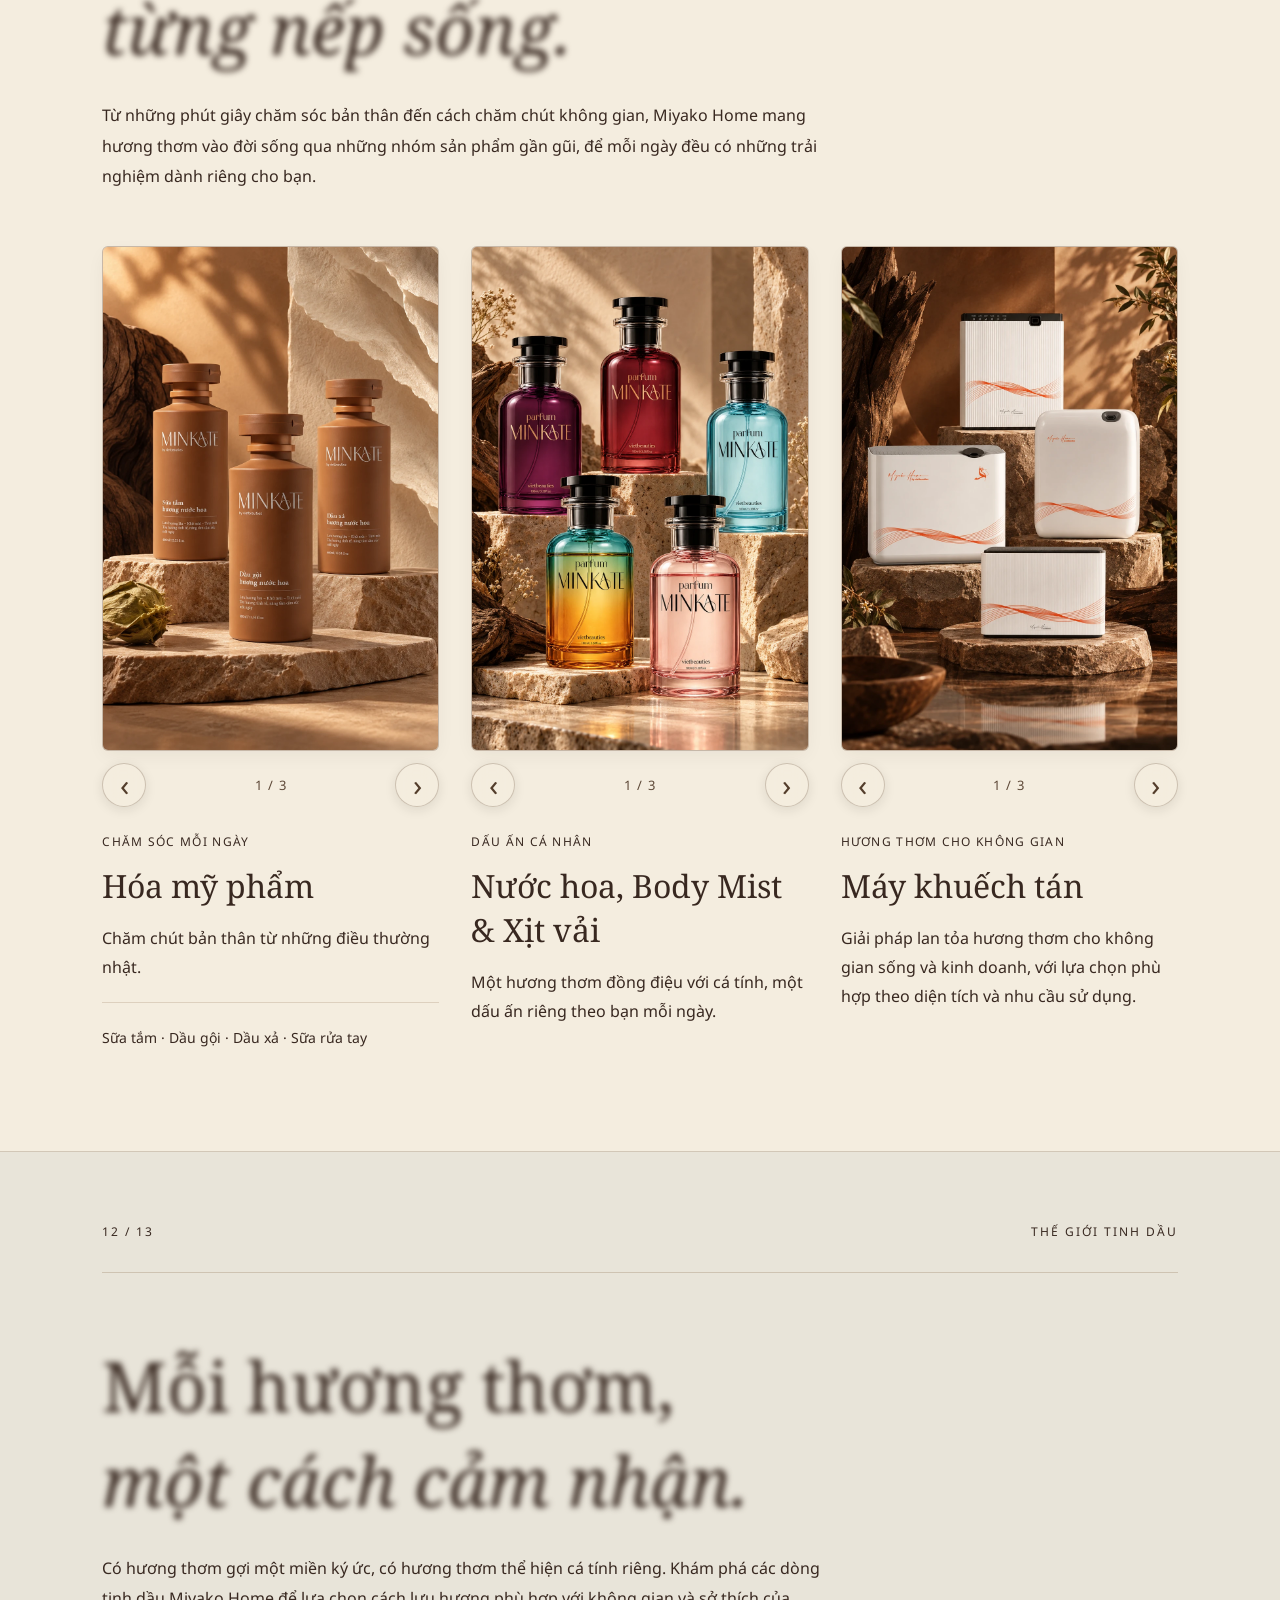
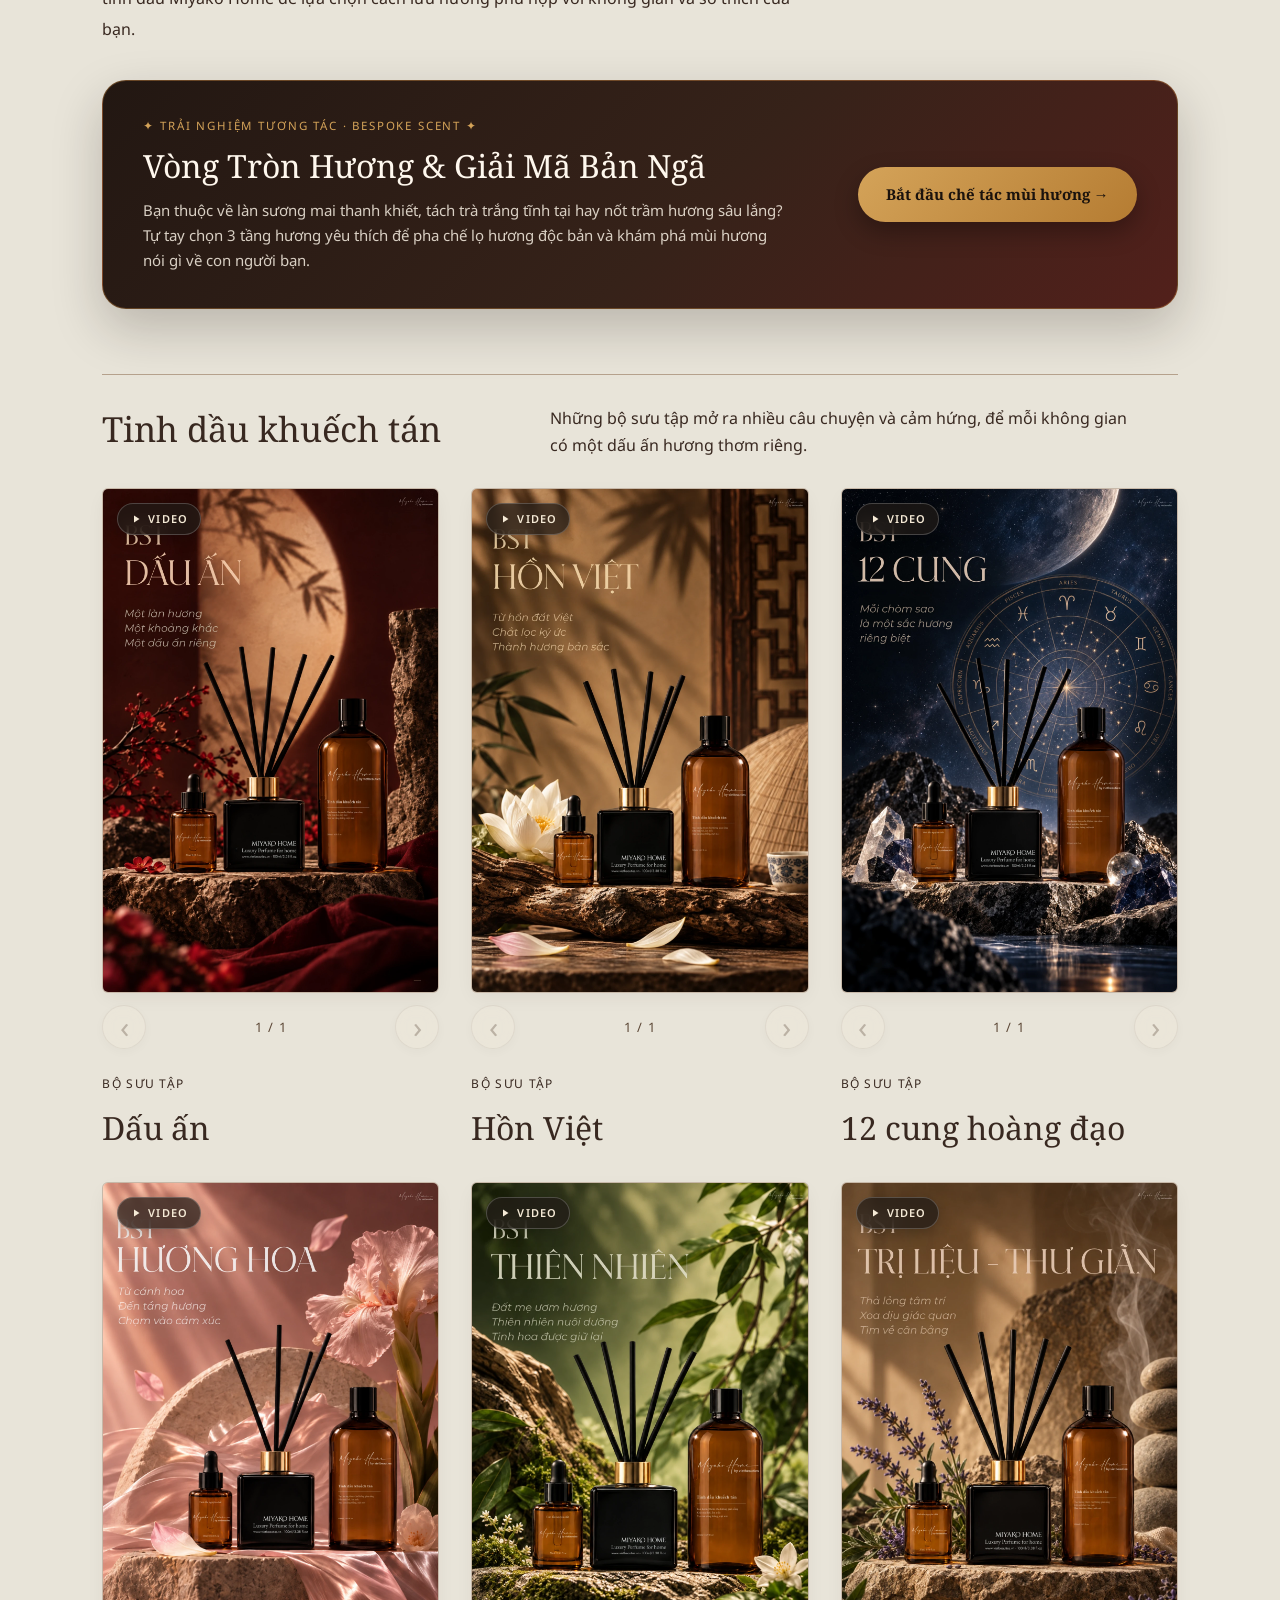
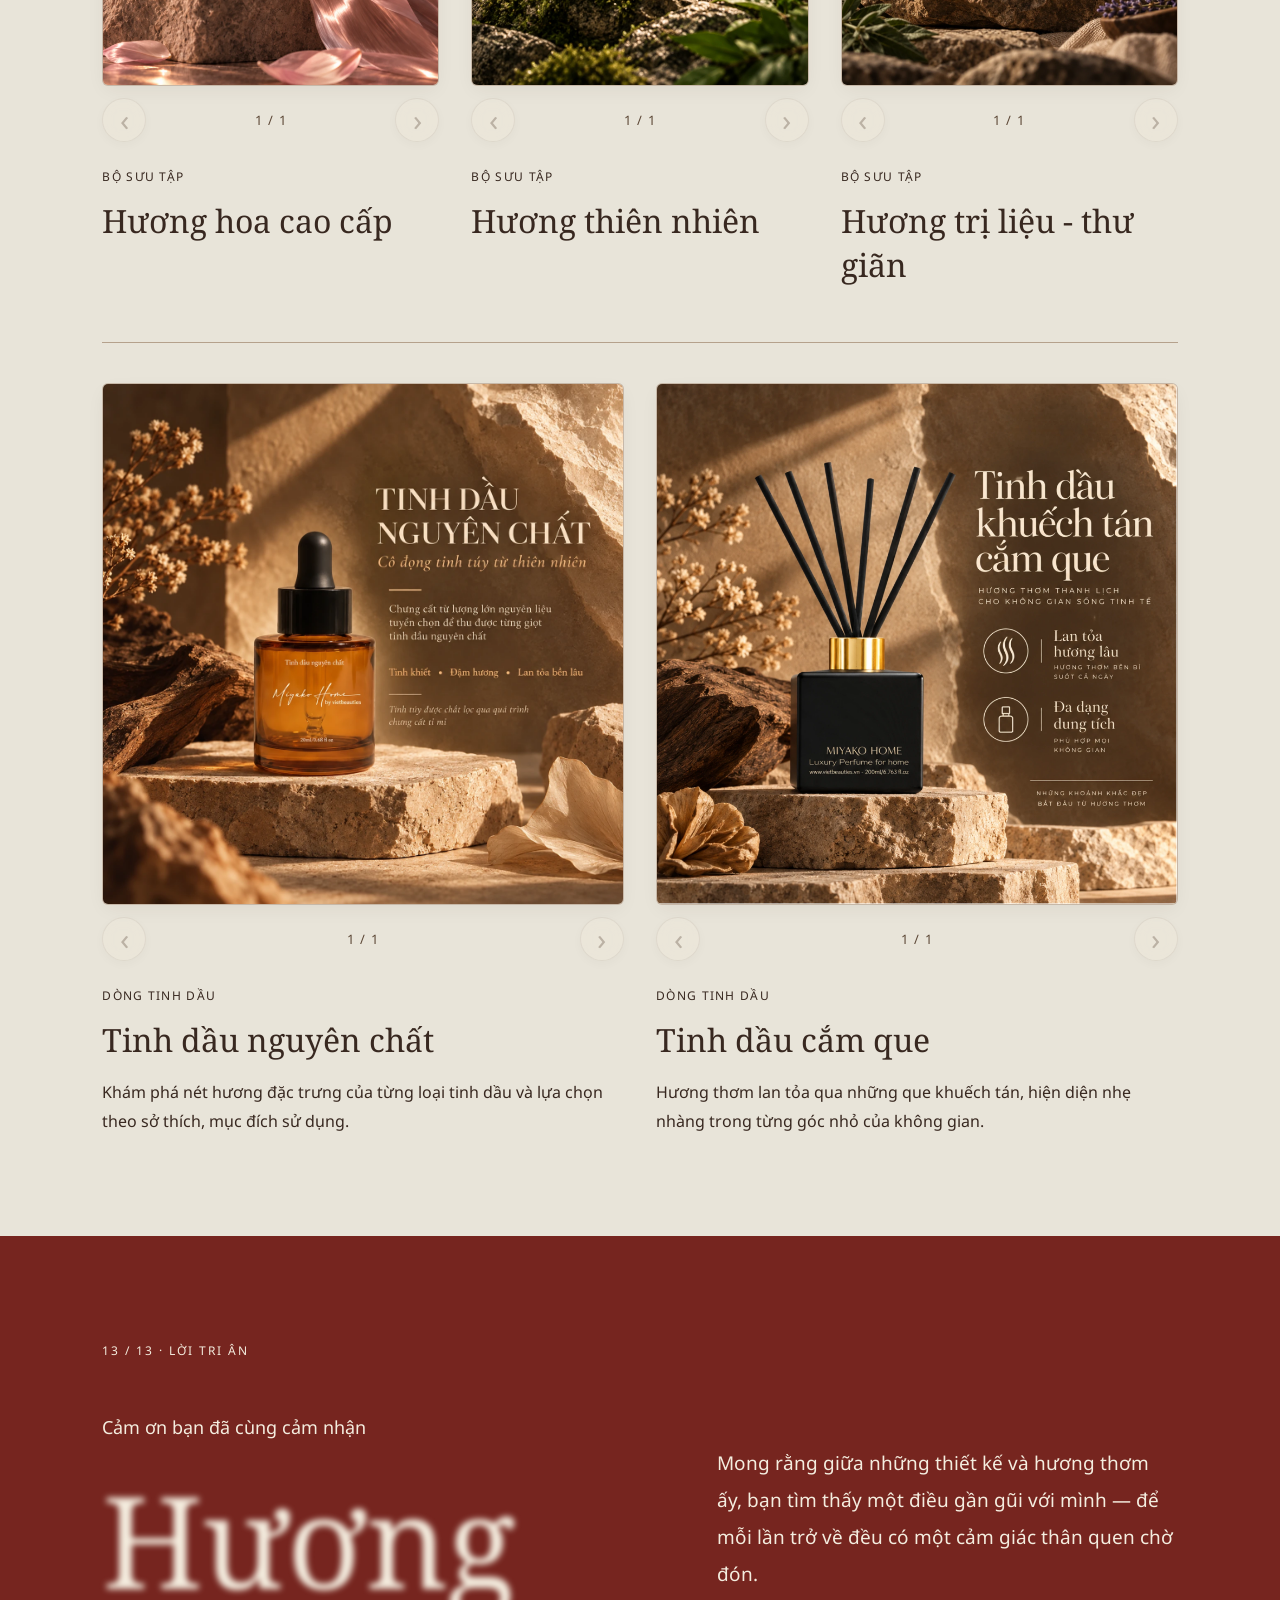
==== commit 85638e4b: "fix: UIUX" ====
--- a/index.html
+++ b/index.html
@@ -2474,7 +2474,7 @@
               rel="noopener noreferrer"
               >Địa chỉ Vietbeauties · Xem trên Google Maps ↗</a
             ><a
-              href="https://vietbeauties.vn/?utm_source=web-vetinh&amp;utm_medium=huongviet&amp;utm_campaign=branding&amp;utm_content=bio_link"
+              href="https://vietbeauties.vn/?utm_source=web-huongviet&amp;utm_medium=huongviet&amp;utm_campaign=branding&amp;utm_content=bio_link"
               target="_blank"
               rel="noopener noreferrer"
               >Website · vietbeauties.vn ↗</a
